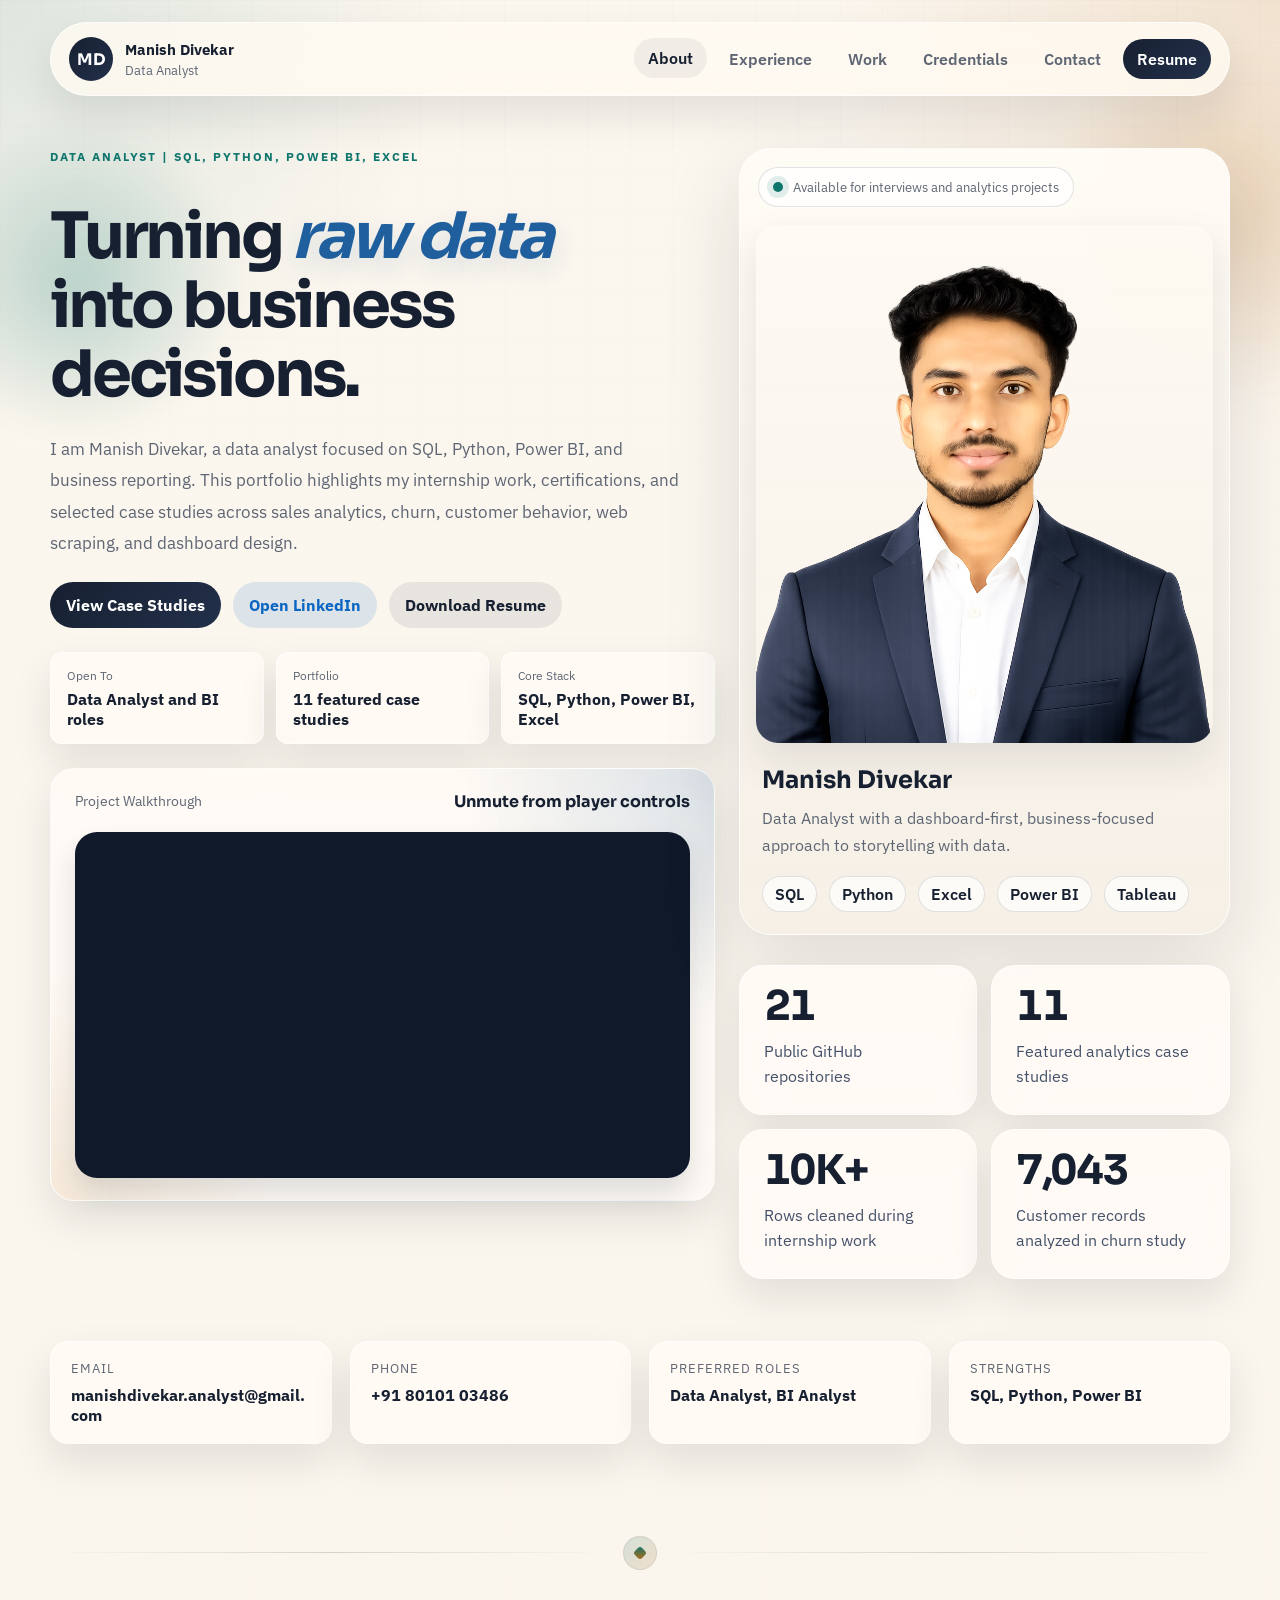
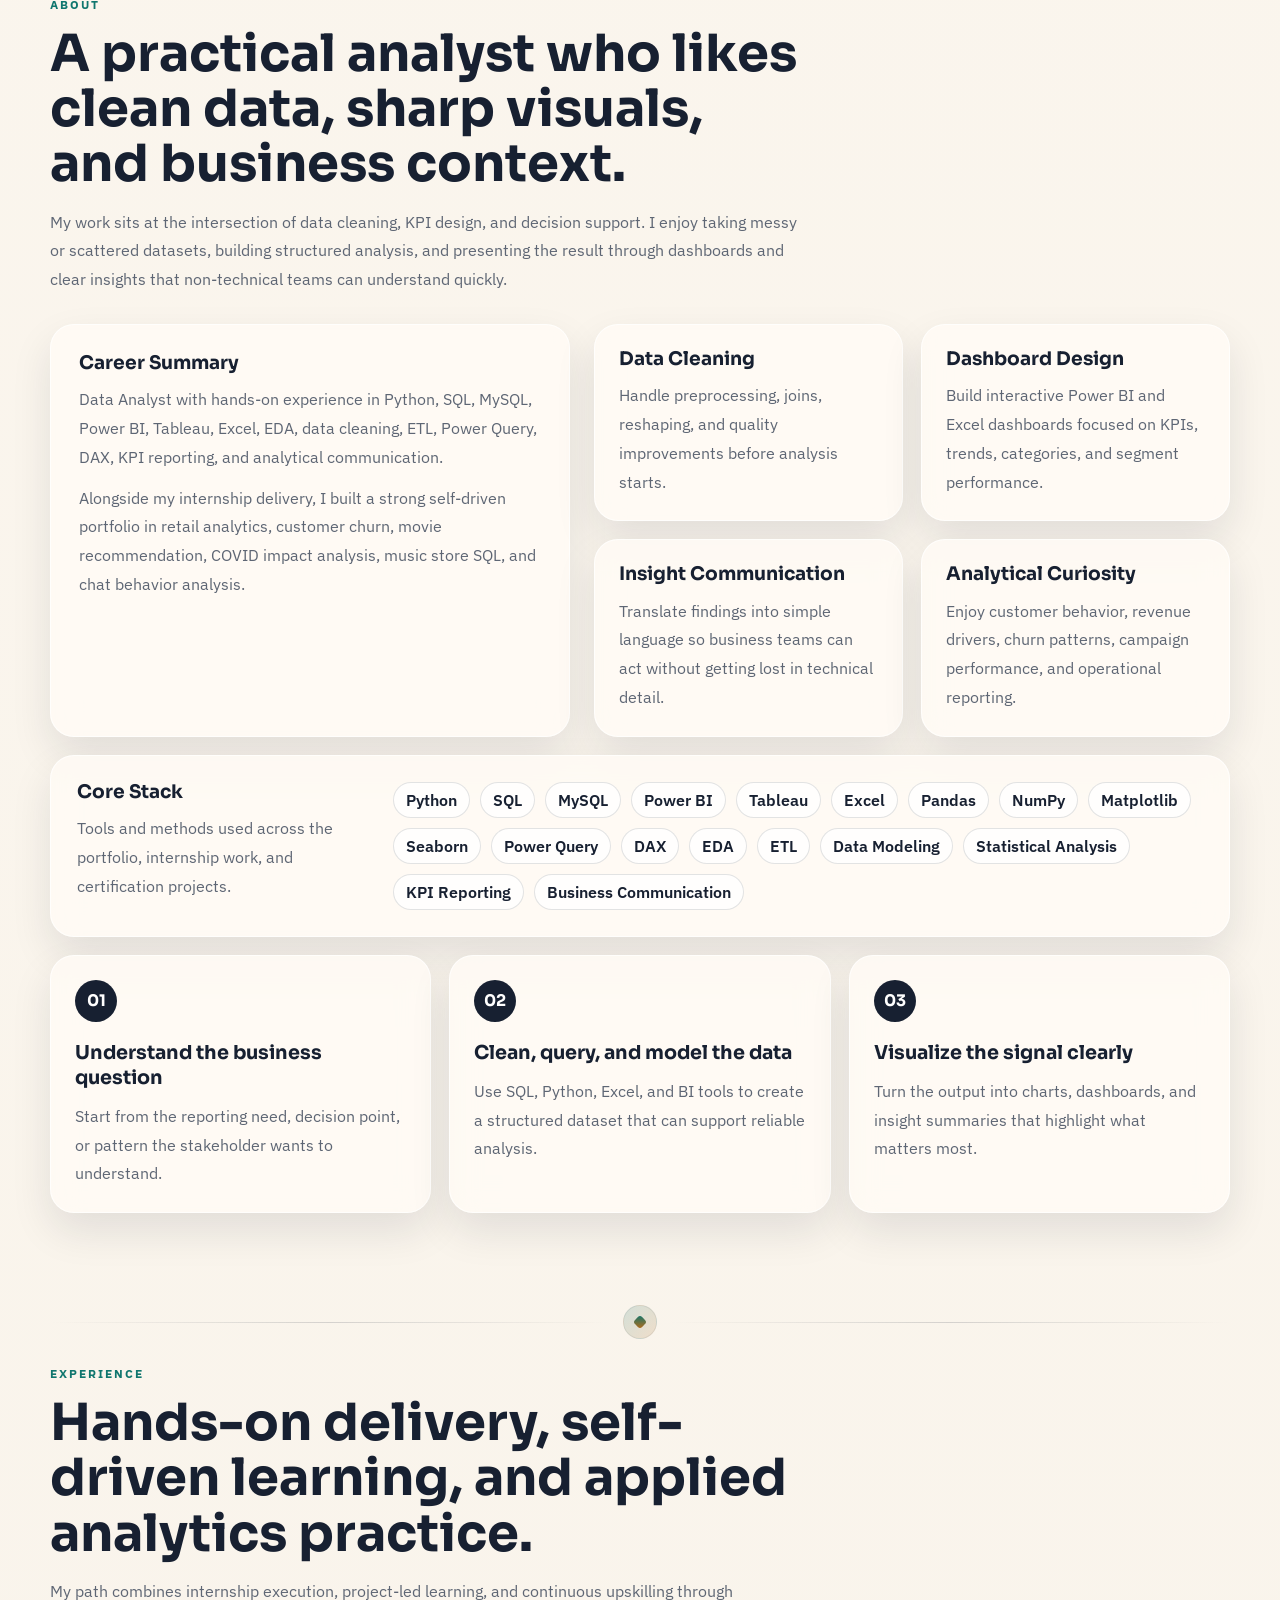
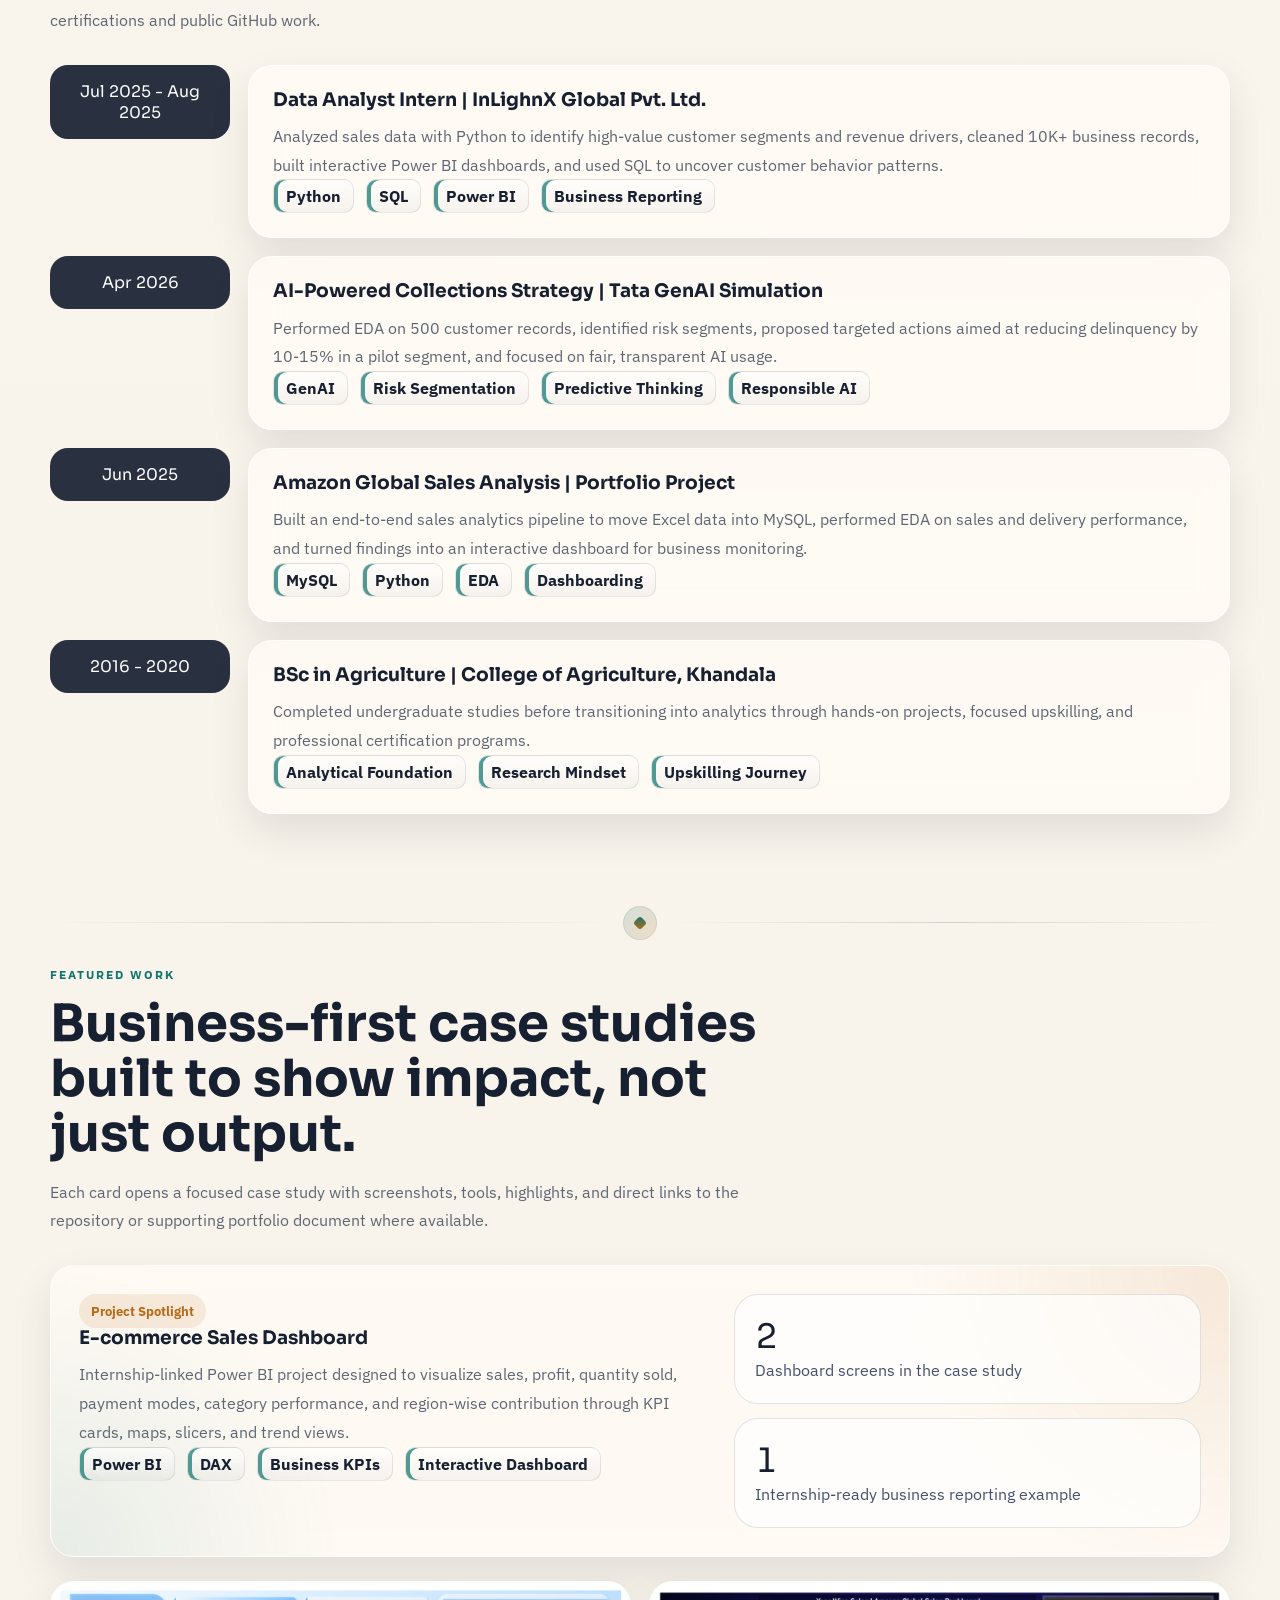
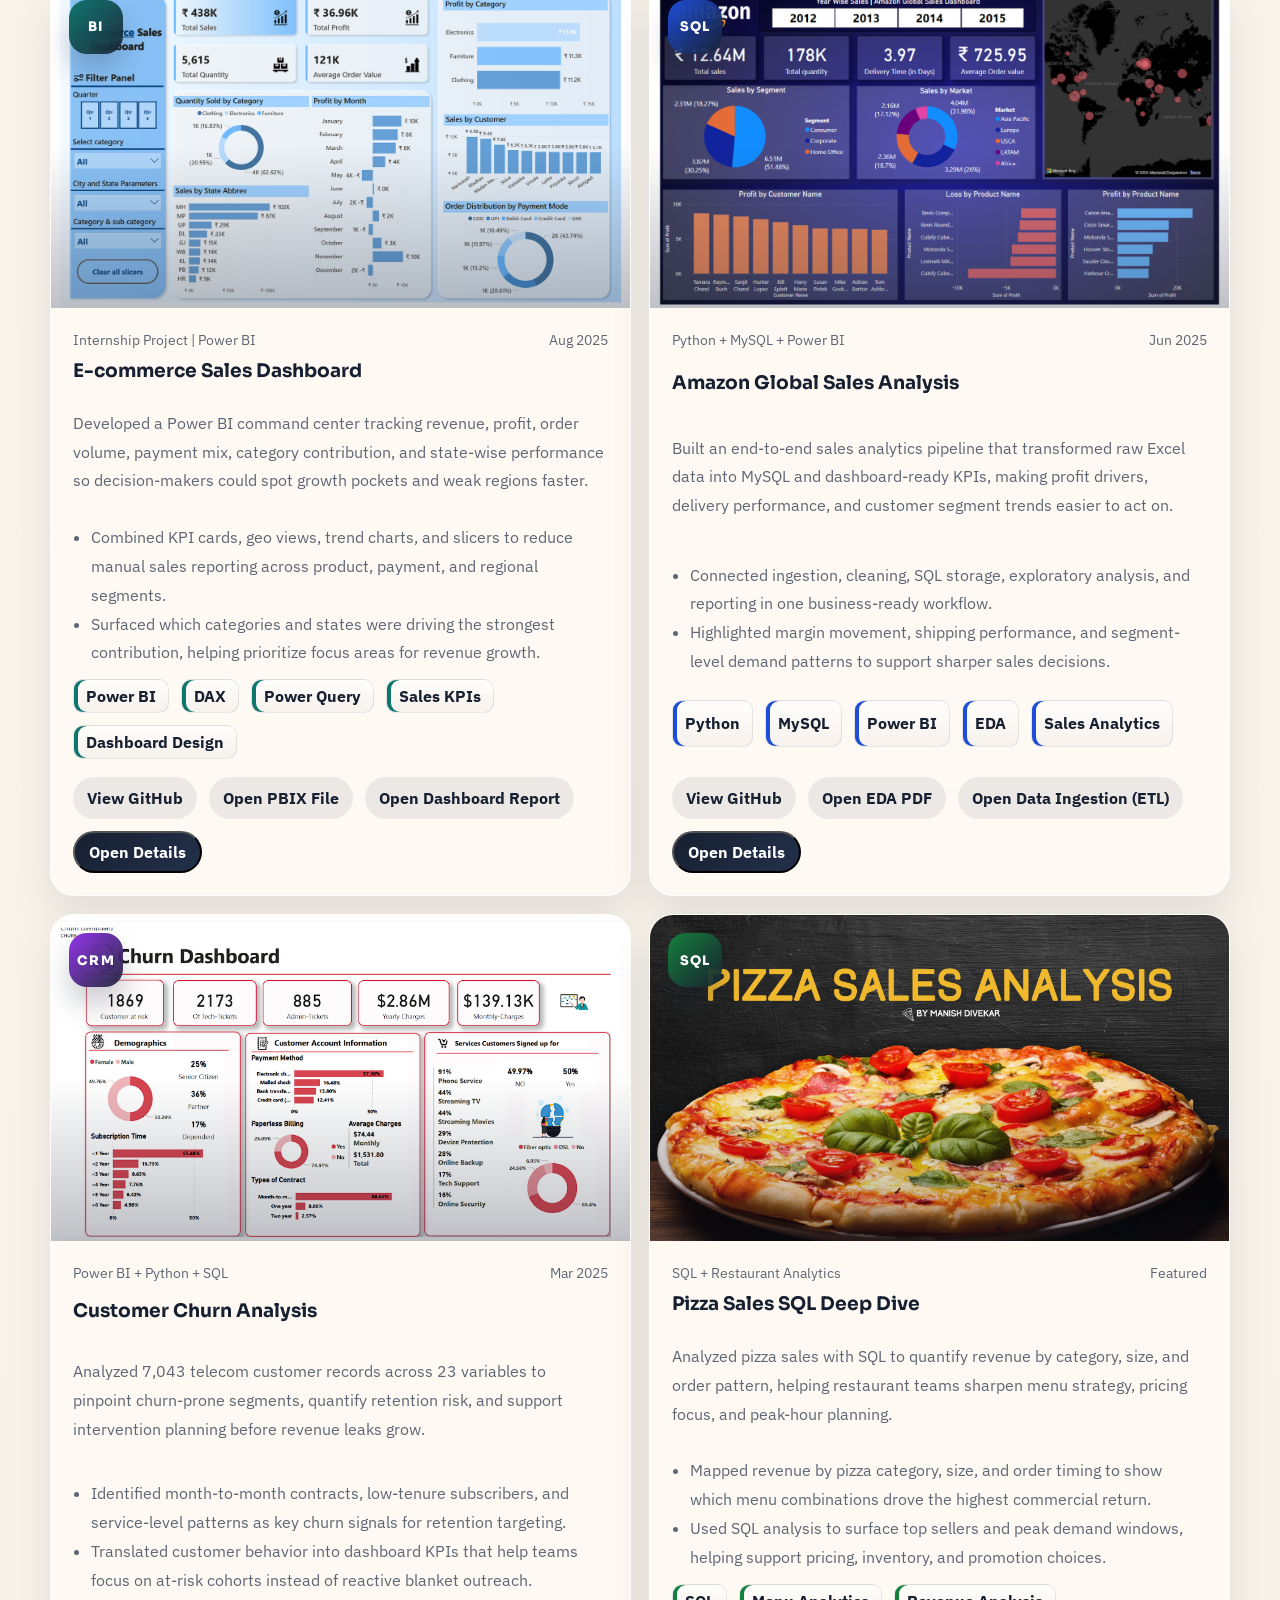
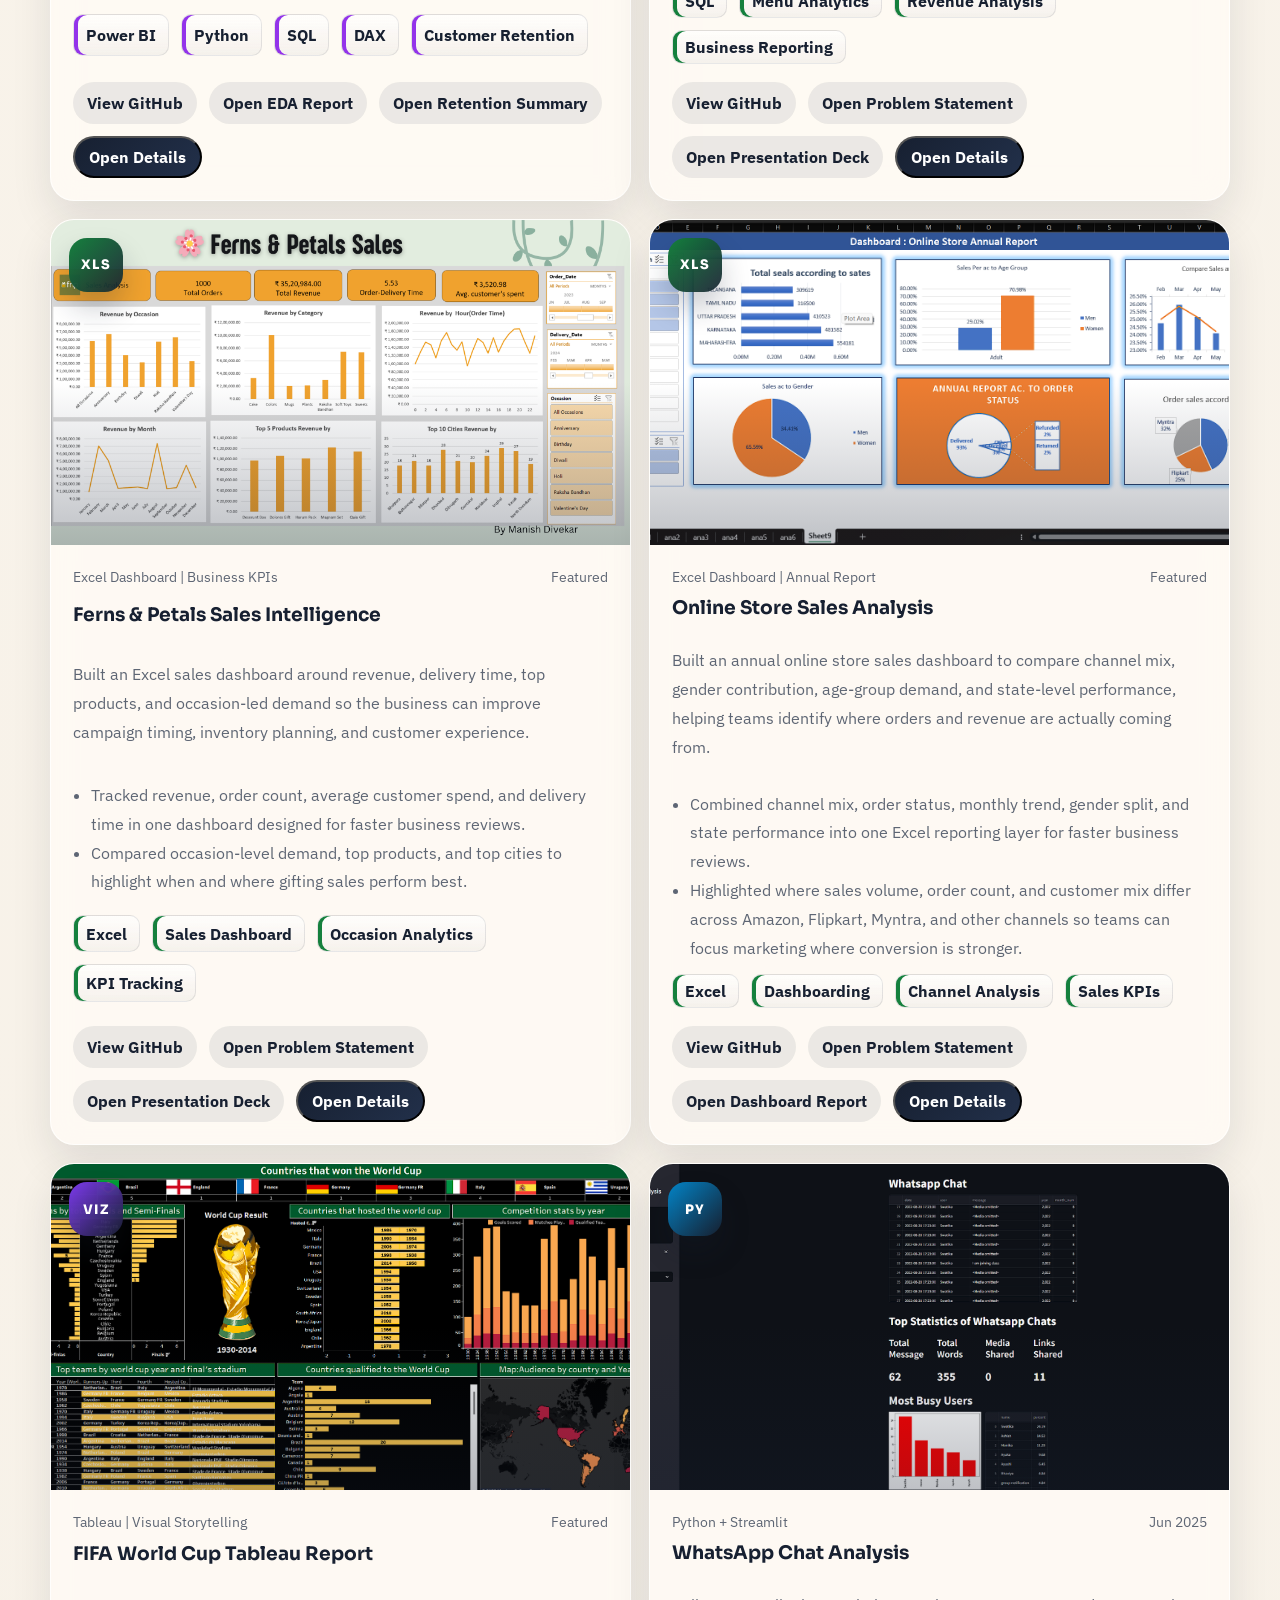
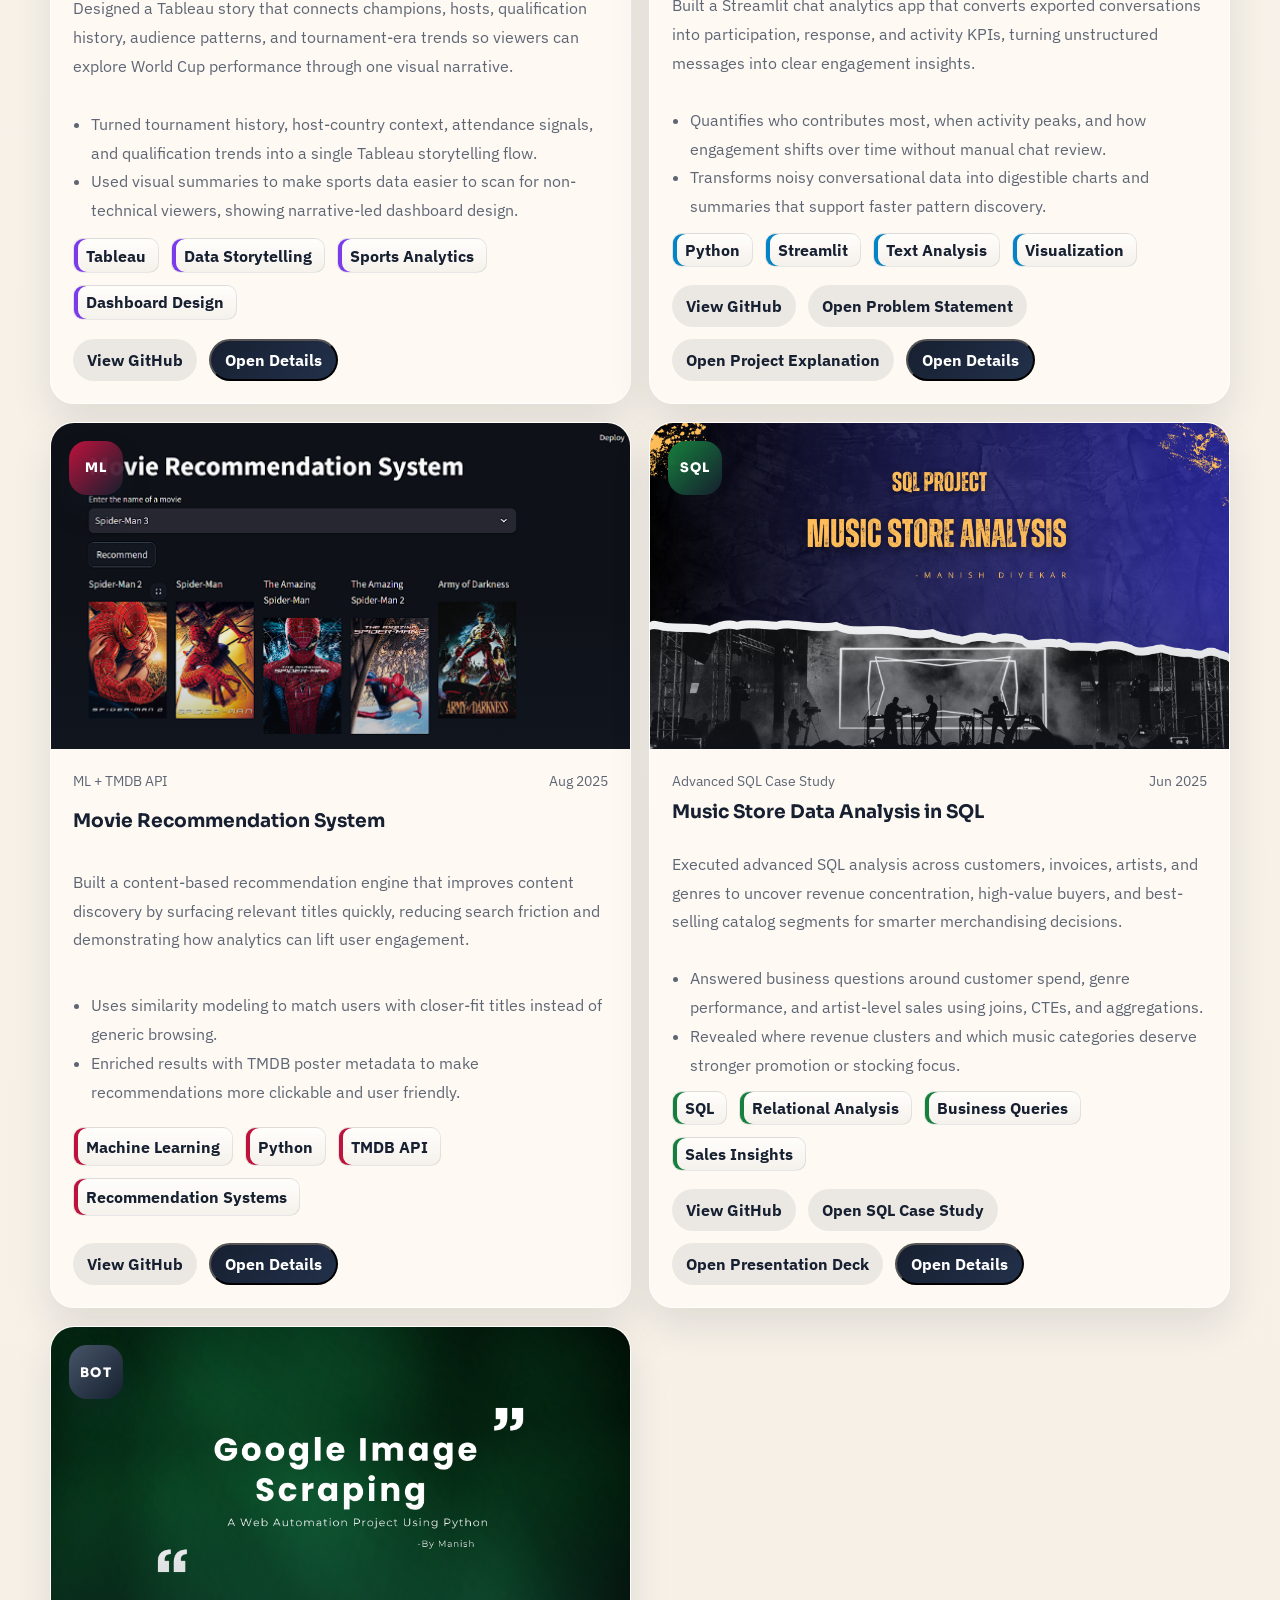
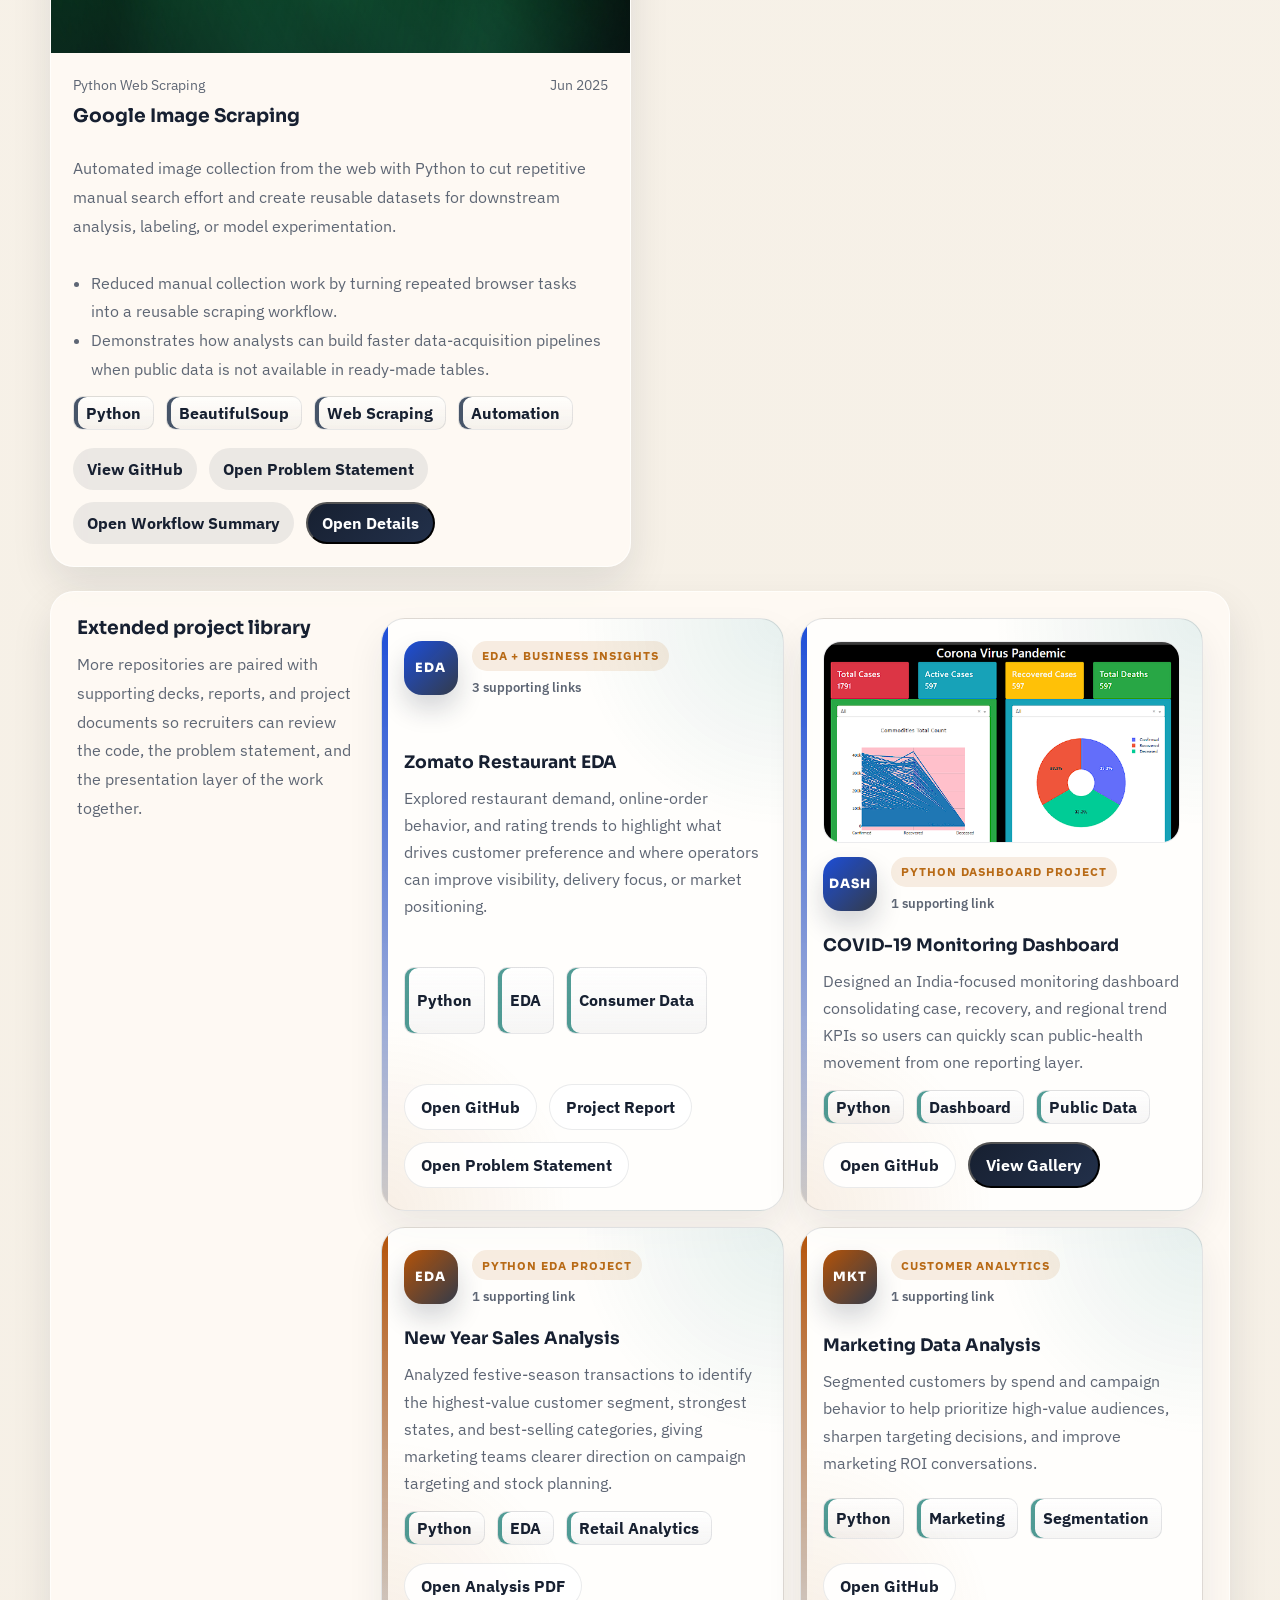
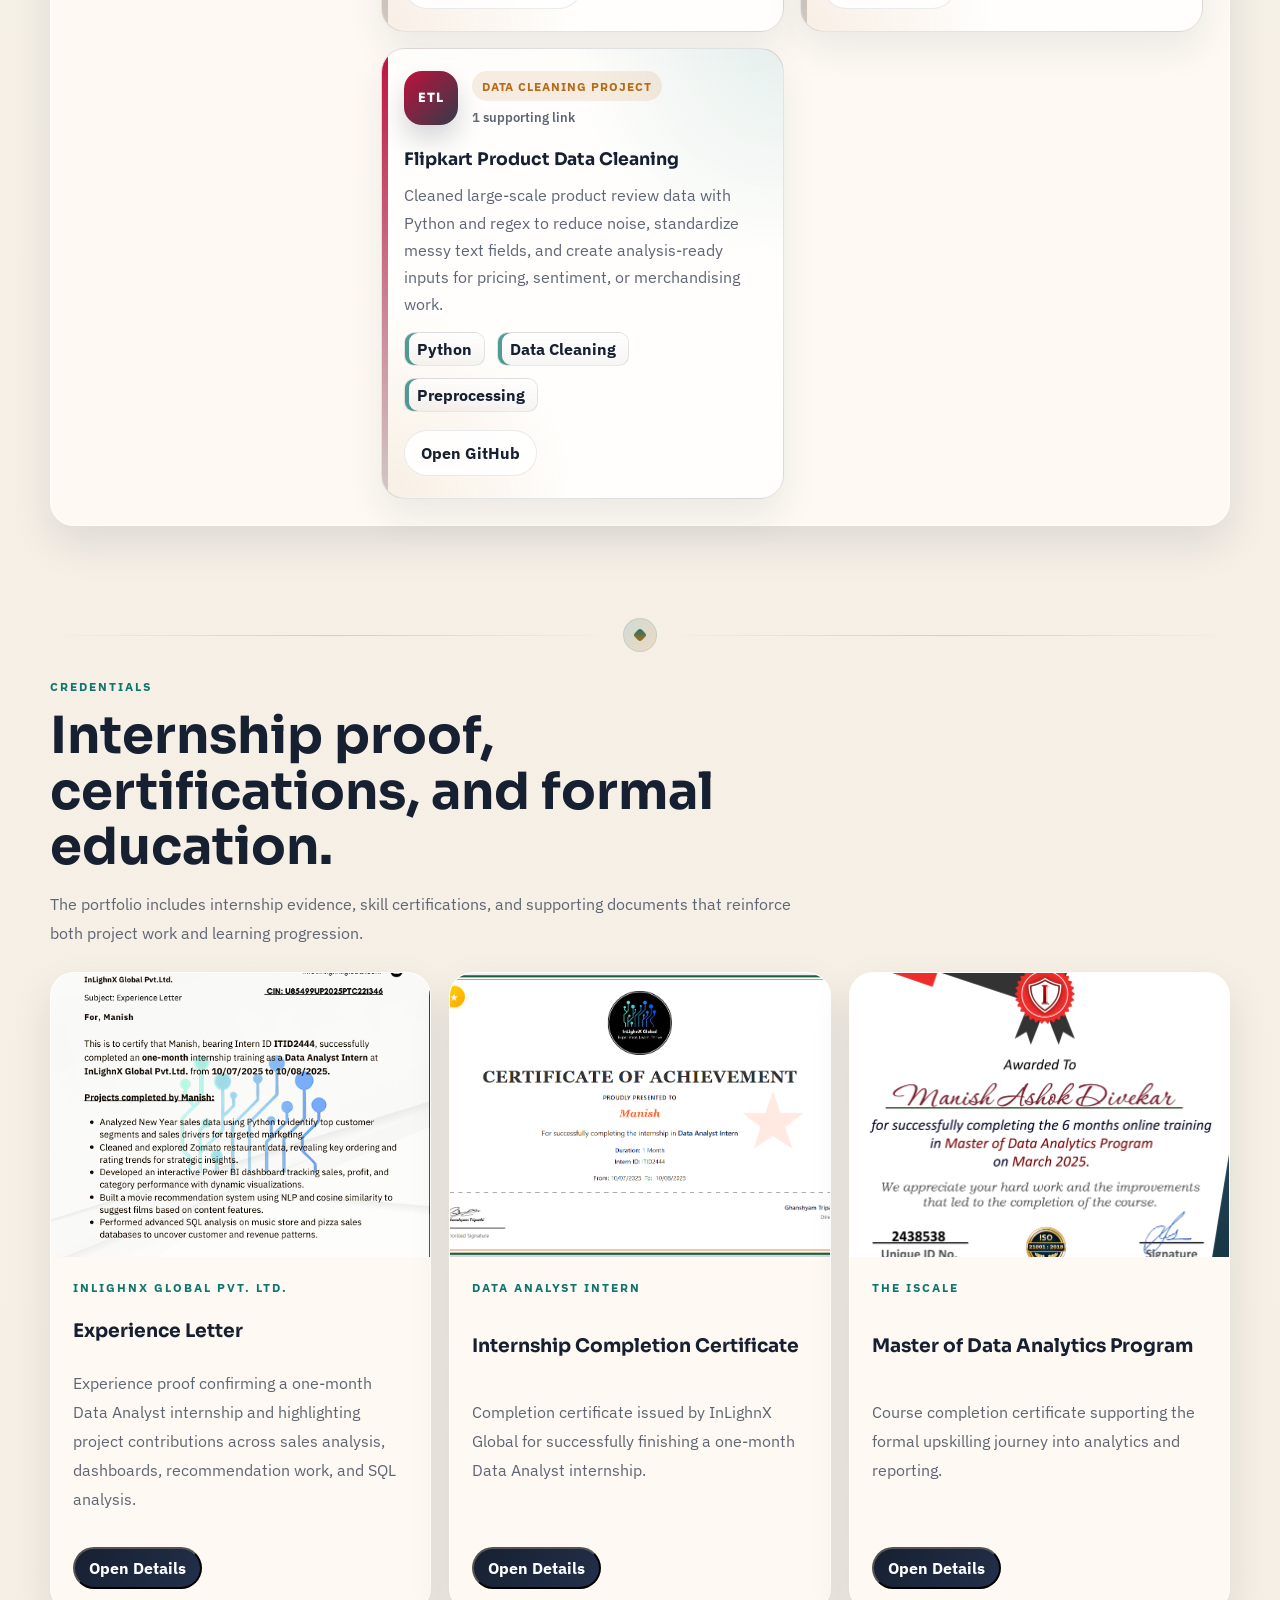
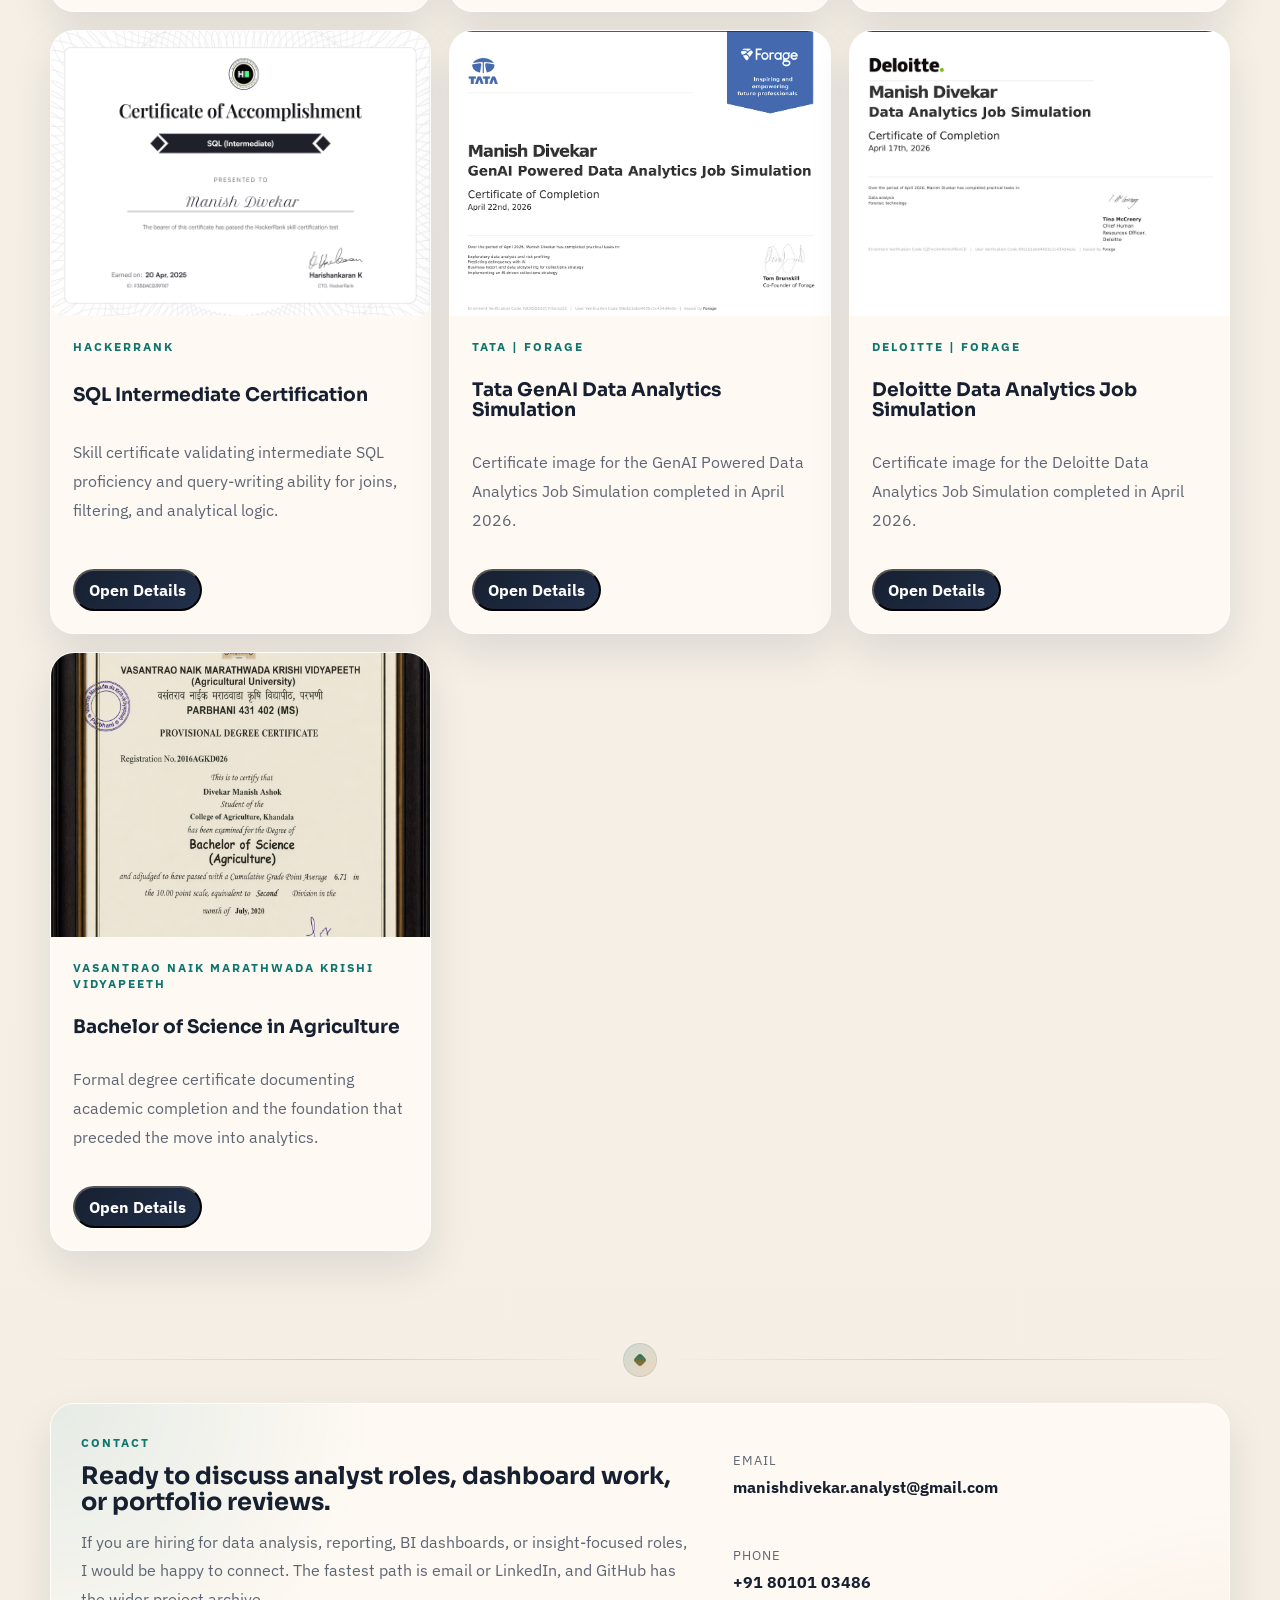
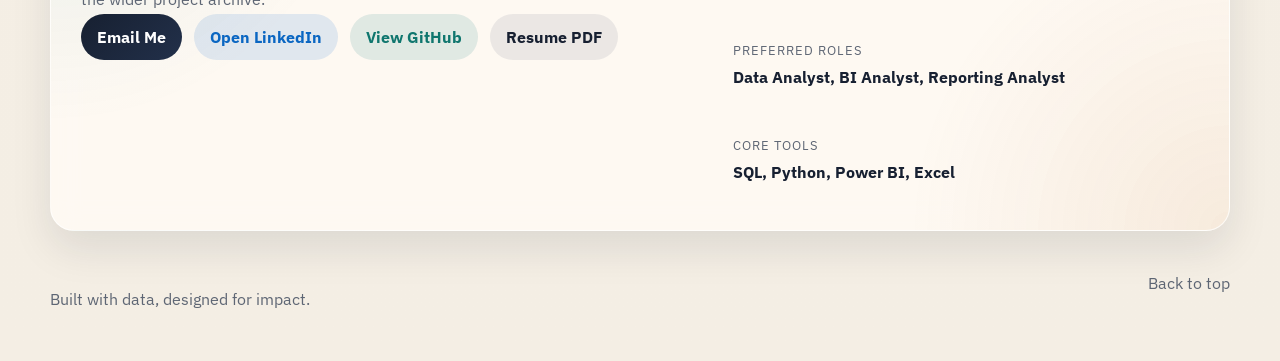
==== index.html @ 5a3cc390 "Refine portfolio layout and refresh project assets" ====
<!DOCTYPE html>
<html lang="en">
<head>
  <meta charset="UTF-8">
  <meta name="viewport" content="width=device-width, initial-scale=1.0">
  <title>Manish Divekar | Data Analyst & BI Portfolio</title>
  <meta
    name="description"
    content="Data analyst portfolio for Manish Divekar featuring SQL, Python, Power BI, dashboarding, business reporting, certifications, and project case studies sourced from GitHub."
  >
  <link rel="preconnect" href="https://fonts.googleapis.com">
  <link rel="preconnect" href="https://fonts.gstatic.com" crossorigin>
  <link
    href="https://fonts.googleapis.com/css2?family=IBM+Plex+Sans:wght@400;500;600;700&family=Sora:wght@400;600;700;800&display=swap"
    rel="stylesheet"
  >
  <link
    rel="icon"
    href="data:image/svg+xml,%3Csvg xmlns='http://www.w3.org/2000/svg' viewBox='0 0 100 100'%3E%3Crect width='100' height='100' rx='24' fill='%23172031'/%3E%3Cpath d='M22 70V28h10l18 22 18-22h10v42H67V45L50 66 33 45v25H22Z' fill='%23f6efe2'/%3E%3C/svg%3E"
  >
  <link rel="stylesheet" href="styles.css">
  <script defer src="script.js"></script>
</head>
<body>
  <div class="page-shell">
    <header class="hero" id="top">
      <div class="hero-orb hero-orb-left"></div>
      <div class="hero-orb hero-orb-right"></div>

      <nav class="nav container" aria-label="Primary">
        <a class="brand" href="#top">
          <span class="brand-mark">MD</span>
          <span class="brand-copy">
            <strong>Manish Divekar</strong>
            <small>Data Analyst</small>
          </span>
        </a>

        <button class="nav-toggle" type="button" aria-expanded="false" aria-controls="navLinks" aria-label="Toggle navigation menu">
          Menu
        </button>

        <div class="nav-links" id="navLinks">
          <a href="#about">About</a>
          <a href="#experience">Experience</a>
          <a href="#work">Work</a>
          <a href="#credentials">Credentials</a>
          <a href="#contact">Contact</a>
          <a class="nav-resume" href="assets/docs/Manish_Divekar_DataAnalyst_Resume.pdf" download>Resume</a>
        </div>
      </nav>

      <div class="hero-grid container">
        <section class="hero-copy" data-animate>
          <p class="eyebrow">Data Analyst | SQL, Python, Power BI, Excel</p>
          <h1><span>Turning <em>raw data</em></span><span>into business decisions.</span></h1>
          <p class="hero-text">
            I am Manish Divekar, a data analyst focused on SQL, Python, Power BI, and business reporting.
            This portfolio highlights my internship work, certifications, and selected case studies across sales analytics,
            churn, customer behavior, web scraping, and dashboard design.
          </p>

          <div class="hero-actions">
            <a class="button button-primary" href="#work">View Case Studies</a>
            <a class="button button-linkedin" href="https://www.linkedin.com/in/manishsql29/" target="_blank" rel="noopener noreferrer">Open LinkedIn</a>
            <a class="button button-secondary" href="assets/docs/Manish_Divekar_DataAnalyst_Resume.pdf" download>Download Resume</a>
          </div>

          <div class="hero-proof">
            <div class="proof-chip">
              <span class="proof-label">Open To</span>
              <strong>Data Analyst and BI roles</strong>
            </div>
            <div class="proof-chip">
              <span class="proof-label">Portfolio</span>
              <strong>11 featured case studies</strong>
            </div>
            <div class="proof-chip">
              <span class="proof-label">Core Stack</span>
              <strong>SQL, Python, Power BI, Excel</strong>
            </div>
          </div>

          <div class="hero-video-card" data-animate aria-label="Project explanation video">
            <div class="hero-video-top">
              <span>Project Walkthrough</span>
              <strong>Unmute from player controls</strong>
            </div>
            <div class="hero-video-frame">
              <iframe
                id="heroVideoFrame"
                data-src="https://www.youtube.com/embed/62I57MIY5rQ?autoplay=1&mute=1&controls=1&rel=0&modestbranding=1&playsinline=1&loop=1&playlist=62I57MIY5rQ"
                title="COVID-19 Impact Analysis project explanation video"
                referrerpolicy="strict-origin-when-cross-origin"
                allow="accelerometer; autoplay; clipboard-write; encrypted-media; gyroscope; picture-in-picture"
                allowfullscreen
              ></iframe>
              <div class="hero-video-fallback" id="heroVideoFallback" hidden>
                <strong>Video preview works on localhost</strong>
                <p>YouTube blocks embedded playback on `file://` preview. Open the local portfolio preview and the video will autoplay muted there.</p>
                <div class="hero-video-actions">
                  <a class="button button-primary" data-live-preview href="http://127.0.0.1:8000/index.html">Open Live Preview</a>
                  <a class="button button-secondary" href="https://youtu.be/62I57MIY5rQ?si=DnuM3GdPBYpJ_HpI" target="_blank" rel="noopener noreferrer">Watch on YouTube</a>
                </div>
              </div>
            </div>
          </div>
        </section>

        <aside class="hero-panel" data-animate>
          <div class="portrait-card">
            <div class="portrait-topline">
              <span class="status-dot"></span>
              <span>Available for interviews and analytics projects</span>
            </div>
            <img
              class="portrait-image"
              src="assets/profile/manish-photo.png"
              alt="Professional portrait of Manish Divekar"
              loading="eager"
              fetchpriority="high"
              decoding="async"
            >
            <div class="portrait-details">
              <div>
                <h2>Manish Divekar</h2>
                <p>Data Analyst with a dashboard-first, business-focused approach to storytelling with data.</p>
              </div>
              <div class="portrait-tags">
                <span>SQL</span>
                <span>Python</span>
                <span>Excel</span>
                <span>Power BI</span>
                <span>Tableau</span>
              </div>
            </div>
          </div>

          <div class="signal-grid" aria-label="Quick portfolio metrics">
            <article class="signal-card">
              <strong class="count-up" data-counter="21">0</strong>
              <span>Public GitHub repositories</span>
            </article>
            <article class="signal-card">
              <strong class="count-up" data-counter="11">0</strong>
              <span>Featured analytics case studies</span>
            </article>
            <article class="signal-card">
              <strong class="count-up" data-counter="10" data-suffix="K+">0</strong>
              <span>Rows cleaned during internship work</span>
            </article>
            <article class="signal-card">
              <strong class="count-up" data-counter="7043" data-format="comma">0</strong>
              <span>Customer records analyzed in churn study</span>
            </article>
          </div>
        </aside>
      </div>
    </header>

    <main>
      <section class="trust-bar container" aria-label="Quick contact and positioning" data-animate>
        <a href="mailto:manishdivekar.analyst@gmail.com">
          <span>Email</span>
          <strong>manishdivekar.analyst@gmail.com</strong>
        </a>
        <a href="tel:+918010103486">
          <span>Phone</span>
          <strong>+91 80101 03486</strong>
        </a>
        <a href="#contact">
          <span>Preferred Roles</span>
          <strong>Data Analyst, BI Analyst</strong>
        </a>
        <a href="#about">
          <span>Strengths</span>
          <strong>SQL, Python, Power BI</strong>
        </a>
      </section>

      <section class="section container" id="about">
        <div class="section-divider" data-animate aria-hidden="true"><span></span><i></i><span></span></div>
        <div class="section-heading" data-animate>
          <p class="eyebrow">About</p>
          <h2>A practical analyst who likes clean data, sharp visuals, and business context.</h2>
          <p>
            My work sits at the intersection of data cleaning, KPI design, and decision support. I enjoy taking messy or
            scattered datasets, building structured analysis, and presenting the result through dashboards and clear
            insights that non-technical teams can understand quickly.
          </p>
        </div>

        <div class="about-grid">
          <article class="story-card" data-animate>
            <h3>Career Summary</h3>
            <p>
              Data Analyst with hands-on experience in Python, SQL, MySQL, Power BI, Tableau, Excel, EDA, data cleaning,
              ETL, Power Query, DAX, KPI reporting, and analytical communication.
            </p>
            <p>
              Alongside my internship delivery, I built a strong self-driven portfolio in retail analytics, customer churn,
              movie recommendation, COVID impact analysis, music store SQL, and chat behavior analysis.
            </p>
          </article>

          <div class="strength-grid">
            <article class="strength-card" data-animate>
              <h3>Data Cleaning</h3>
              <p>Handle preprocessing, joins, reshaping, and quality improvements before analysis starts.</p>
            </article>
            <article class="strength-card" data-animate>
              <h3>Dashboard Design</h3>
              <p>Build interactive Power BI and Excel dashboards focused on KPIs, trends, categories, and segment performance.</p>
            </article>
            <article class="strength-card" data-animate>
              <h3>Insight Communication</h3>
              <p>Translate findings into simple language so business teams can act without getting lost in technical detail.</p>
            </article>
            <article class="strength-card" data-animate>
              <h3>Analytical Curiosity</h3>
              <p>Enjoy customer behavior, revenue drivers, churn patterns, campaign performance, and operational reporting.</p>
            </article>
          </div>
        </div>

        <div class="skills-panel" data-animate>
          <div class="skills-copy">
            <h3>Core Stack</h3>
            <p>Tools and methods used across the portfolio, internship work, and certification projects.</p>
          </div>
          <div class="skill-pills" aria-label="Core skills">
            <span>Python</span>
            <span>SQL</span>
            <span>MySQL</span>
            <span>Power BI</span>
            <span>Tableau</span>
            <span>Excel</span>
            <span>Pandas</span>
            <span>NumPy</span>
            <span>Matplotlib</span>
            <span>Seaborn</span>
            <span>Power Query</span>
            <span>DAX</span>
            <span>EDA</span>
            <span>ETL</span>
            <span>Data Modeling</span>
            <span>Statistical Analysis</span>
            <span>KPI Reporting</span>
            <span>Business Communication</span>
          </div>
        </div>

        <div class="workflow" data-animate>
          <article>
            <span>01</span>
            <h3>Understand the business question</h3>
            <p>Start from the reporting need, decision point, or pattern the stakeholder wants to understand.</p>
          </article>
          <article>
            <span>02</span>
            <h3>Clean, query, and model the data</h3>
            <p>Use SQL, Python, Excel, and BI tools to create a structured dataset that can support reliable analysis.</p>
          </article>
          <article>
            <span>03</span>
            <h3>Visualize the signal clearly</h3>
            <p>Turn the output into charts, dashboards, and insight summaries that highlight what matters most.</p>
          </article>
        </div>
      </section>

      <section class="section container" id="experience">
        <div class="section-divider" data-animate aria-hidden="true"><span></span><i></i><span></span></div>
        <div class="section-heading" data-animate>
          <p class="eyebrow">Experience</p>
          <h2>Hands-on delivery, self-driven learning, and applied analytics practice.</h2>
          <p>
            My path combines internship execution, project-led learning, and continuous upskilling through certifications
            and public GitHub work.
          </p>
        </div>

        <div class="timeline" data-animate>
          <article class="timeline-item">
            <div class="timeline-date">Jul 2025 - Aug 2025</div>
            <div class="timeline-card">
              <h3>Data Analyst Intern | InLighnX Global Pvt. Ltd.</h3>
              <p>
                Analyzed sales data with Python to identify high-value customer segments and revenue drivers, cleaned 10K+
                business records, built interactive Power BI dashboards, and used SQL to uncover customer behavior patterns.
              </p>
              <div class="tag-row">
                <span>Python</span>
                <span>SQL</span>
                <span>Power BI</span>
                <span>Business Reporting</span>
              </div>
            </div>
          </article>

          <article class="timeline-item">
            <div class="timeline-date">Apr 2026</div>
            <div class="timeline-card">
              <h3>AI-Powered Collections Strategy | Tata GenAI Simulation</h3>
              <p>
                Performed EDA on 500 customer records, identified risk segments, proposed targeted actions aimed at reducing
                delinquency by 10-15% in a pilot segment, and focused on fair, transparent AI usage.
              </p>
              <div class="tag-row">
                <span>GenAI</span>
                <span>Risk Segmentation</span>
                <span>Predictive Thinking</span>
                <span>Responsible AI</span>
              </div>
            </div>
          </article>

          <article class="timeline-item">
            <div class="timeline-date">Jun 2025</div>
            <div class="timeline-card">
              <h3>Amazon Global Sales Analysis | Portfolio Project</h3>
              <p>
                Built an end-to-end sales analytics pipeline to move Excel data into MySQL, performed EDA on sales and
                delivery performance, and turned findings into an interactive dashboard for business monitoring.
              </p>
              <div class="tag-row">
                <span>MySQL</span>
                <span>Python</span>
                <span>EDA</span>
                <span>Dashboarding</span>
              </div>
            </div>
          </article>

          <article class="timeline-item">
            <div class="timeline-date">2016 - 2020</div>
            <div class="timeline-card">
              <h3>BSc in Agriculture | College of Agriculture, Khandala</h3>
              <p>
                Completed undergraduate studies before transitioning into analytics through hands-on projects, focused
                upskilling, and professional certification programs.
              </p>
              <div class="tag-row">
                <span>Analytical Foundation</span>
                <span>Research Mindset</span>
                <span>Upskilling Journey</span>
              </div>
            </div>
          </article>
        </div>
      </section>

      <section class="section container" id="work">
        <div class="section-divider" data-animate aria-hidden="true"><span></span><i></i><span></span></div>
        <div class="section-heading" data-animate>
          <p class="eyebrow">Featured Work</p>
          <h2>Business-first case studies built to show impact, not just output.</h2>
          <p>
            Each card opens a focused case study with screenshots, tools, highlights, and direct links to the repository or
            supporting portfolio document where available.
          </p>
        </div>

        <div class="spotlight-card" data-animate>
          <div class="spotlight-copy">
            <span class="spotlight-label">Project Spotlight</span>
            <h3>E-commerce Sales Dashboard</h3>
            <p>
              Internship-linked Power BI project designed to visualize sales, profit, quantity sold, payment modes, category
              performance, and region-wise contribution through KPI cards, maps, slicers, and trend views.
            </p>
            <div class="tag-row">
              <span>Power BI</span>
              <span>DAX</span>
              <span>Business KPIs</span>
              <span>Interactive Dashboard</span>
            </div>
          </div>
          <div class="spotlight-stats">
            <div>
              <span class="spotlight-number count-up" data-counter="2">0</span>
              <span class="spotlight-text">Dashboard screens in the case study</span>
            </div>
            <div>
              <span class="spotlight-number count-up" data-counter="1">0</span>
              <span class="spotlight-text">Internship-ready business reporting example</span>
            </div>
          </div>
        </div>

        <div class="project-grid" id="projectGrid" aria-live="polite"></div>

        <div class="repo-archive" data-animate>
          <div class="archive-copy">
            <h3>Extended project library</h3>
            <p>
              More repositories are paired with supporting decks, reports, and project documents so recruiters can review
              the code, the problem statement, and the presentation layer of the work together.
            </p>
          </div>
          <div class="repo-showcase" id="repoArchive"></div>
        </div>
      </section>

      <section class="section container" id="credentials">
        <div class="section-divider" data-animate aria-hidden="true"><span></span><i></i><span></span></div>
        <div class="section-heading" data-animate>
          <p class="eyebrow">Credentials</p>
          <h2>Internship proof, certifications, and formal education.</h2>
          <p>
            The portfolio includes internship evidence, skill certifications, and supporting documents that reinforce both
            project work and learning progression.
          </p>
        </div>

        <div class="credential-grid" id="credentialGrid" aria-live="polite"></div>
      </section>

      <section class="section container" id="contact">
        <div class="section-divider" data-animate aria-hidden="true"><span></span><i></i><span></span></div>
        <div class="contact-panel" data-animate>
          <div class="contact-copy">
            <p class="eyebrow">Contact</p>
            <h2>Ready to discuss analyst roles, dashboard work, or portfolio reviews.</h2>
            <p>
              If you are hiring for data analysis, reporting, BI dashboards, or insight-focused roles, I would be happy to
              connect. The fastest path is email or LinkedIn, and GitHub has the wider project archive.
            </p>
            <div class="hero-actions">
              <a class="button button-primary" href="mailto:manishdivekar.analyst@gmail.com">Email Me</a>
              <a class="button button-linkedin" href="https://www.linkedin.com/in/manishsql29/" target="_blank" rel="noopener noreferrer">Open LinkedIn</a>
              <a class="button button-ghost" href="https://github.com/Manish-2906" target="_blank" rel="noopener noreferrer">View GitHub</a>
              <a class="button button-secondary" href="assets/docs/Manish_Divekar_DataAnalyst_Resume.pdf" download>Resume PDF</a>
            </div>
          </div>

          <div class="contact-list">
            <a href="mailto:manishdivekar.analyst@gmail.com">
              <span>Email</span>
              <strong>manishdivekar.analyst@gmail.com</strong>
            </a>
            <a href="tel:+918010103486">
              <span>Phone</span>
              <strong>+91 80101 03486</strong>
            </a>
            <a href="#work">
              <span>Preferred Roles</span>
              <strong>Data Analyst, BI Analyst, Reporting Analyst</strong>
            </a>
            <a href="#about">
              <span>Core Tools</span>
              <strong>SQL, Python, Power BI, Excel</strong>
            </a>
          </div>
        </div>
      </section>
    </main>

    <footer class="footer container">
      <p>Built with data, designed for impact.</p>
      <a href="#top">Back to top</a>
    </footer>
  </div>

  <div class="modal" id="detailModal" aria-hidden="true">
    <div class="modal-backdrop" data-modal-close></div>
    <div class="modal-dialog" role="dialog" aria-modal="true" aria-labelledby="modalTitle" aria-describedby="modalDescription">
      <button class="modal-close" type="button" data-modal-close aria-label="Close dialog">Close</button>

      <div class="modal-media">
        <img id="modalImage" src="" alt="">
        <div class="modal-controls">
          <button type="button" id="prevSlide">Prev</button>
          <div class="modal-dots" id="modalDots"></div>
          <button type="button" id="nextSlide">Next</button>
        </div>
      </div>

      <div class="modal-content" id="modalContent">
        <p class="modal-kicker" id="modalKicker"></p>
        <h3 id="modalTitle"></h3>
        <p class="modal-description" id="modalDescription"></p>

        <div class="modal-block">
          <h4>Highlights</h4>
          <ul id="modalHighlights"></ul>
        </div>

        <div class="modal-block">
          <h4>Tools</h4>
          <div class="tag-row" id="modalTags"></div>
        </div>

        <div class="modal-actions" id="modalActions"></div>
      </div>
    </div>
  </div>
</body>
</html>
---- styles.css ----
:root {
  --ink: #172031;
  --muted: #5e6674;
  --line: rgba(23, 32, 49, 0.12);
  --bg: #f4eee4;
  --surface: rgba(255, 251, 245, 0.86);
  --surface-strong: #fffaf2;
  --dark: #172031;
  --navy: #22304a;
  --teal: #0f766e;
  --teal-soft: rgba(15, 118, 110, 0.12);
  --amber: #b86a16;
  --amber-soft: rgba(184, 106, 22, 0.12);
  --white: #fff;
  --shadow: 0 18px 40px rgba(23, 32, 49, 0.1);
  --shadow-xl: 0 28px 80px rgba(23, 32, 49, 0.12);
  --r-xl: 32px;
  --r-lg: 24px;
  --r-md: 18px;
  --r-sm: 12px;
  --container: min(1180px, calc(100% - 32px));
}

* { box-sizing: border-box; }
html { scroll-behavior: smooth; }
body {
  margin: 0;
  min-height: 100vh;
  font-family: "IBM Plex Sans", sans-serif;
  color: var(--ink);
  background:
    radial-gradient(circle at top left, rgba(15, 118, 110, 0.12), transparent 28rem),
    radial-gradient(circle at top right, rgba(184, 106, 22, 0.14), transparent 28rem),
    linear-gradient(180deg, #fbf6ee 0%, var(--bg) 100%);
}
body::before {
  content: "";
  position: fixed;
  inset: 0;
  z-index: -2;
  background-image:
    linear-gradient(rgba(23, 32, 49, 0.035) 1px, transparent 1px),
    linear-gradient(90deg, rgba(23, 32, 49, 0.035) 1px, transparent 1px);
  background-size: 42px 42px;
  mask-image: linear-gradient(to bottom, rgba(0, 0, 0, 0.35), transparent 80%);
  pointer-events: none;
}
a { color: inherit; text-decoration: none; }
img { display: block; max-width: 100%; }
button,input,textarea,select { font: inherit; }
button { cursor: pointer; }
a:focus-visible,button:focus-visible { outline: 2px solid var(--teal); outline-offset: 3px; }
.container { width: var(--container); margin: 0 auto; }
.page-shell { overflow: clip; }

.hero { position: relative; padding: 22px 0 56px; }
.hero-orb { position: absolute; border-radius: 999px; filter: blur(10px); z-index: -1; }
.hero-orb-left { width: 320px; height: 320px; left: -80px; top: 120px; background: radial-gradient(circle, rgba(15, 118, 110, 0.24), transparent 70%); }
.hero-orb-right { width: 360px; height: 360px; right: -120px; top: 40px; background: radial-gradient(circle, rgba(184, 106, 22, 0.18), transparent 70%); }

.nav,.story-card,.strength-card,.skills-panel,.workflow article,.timeline-card,.spotlight-card,.project-card,.repo-archive,.credential-card,.badge-card,.contact-panel,.trust-bar a,.portrait-card,.signal-card,.proof-chip {
  backdrop-filter: blur(14px);
  background: var(--surface);
  border: 1px solid rgba(255, 255, 255, 0.72);
  box-shadow: var(--shadow);
}

.nav {
  position: sticky;
  top: 16px;
  z-index: 20;
  display: flex;
  align-items: center;
  justify-content: space-between;
  gap: 16px;
  padding: 14px 18px;
  border-radius: 999px;
  background: rgba(255, 250, 242, 0.8);
}
.brand { display: inline-flex; align-items: center; gap: 12px; min-width: 0; }
.brand-mark {
  display: inline-grid;
  place-items: center;
  width: 44px;
  height: 44px;
  border-radius: 50%;
  color: var(--white);
  background: linear-gradient(135deg, var(--dark), var(--navy));
  font-family: "Sora", sans-serif;
  font-weight: 700;
}
.brand-copy { display: grid; gap: 2px; }
.brand-copy strong { font-size: 0.96rem; }
.brand-copy small { color: var(--muted); }
.nav-toggle { display: none; padding: 10px 14px; border: 1px solid var(--line); border-radius: 999px; background: var(--surface-strong); color: var(--ink); }
.nav-links { display: inline-flex; align-items: center; gap: 8px; }
.nav-links a { padding: 10px 14px; border-radius: 999px; color: var(--muted); font-weight: 600; transition: 0.2s ease; }
.nav-links a:hover,.nav-links a.is-active { color: var(--ink); background: rgba(23, 32, 49, 0.06); transform: translateY(-1px); }
.nav-links .nav-resume,.action-button,.button-primary,.badge-card a,.modal-actions a:nth-child(odd) {
  color: var(--white);
  background: linear-gradient(135deg, var(--dark), var(--navy));
}

.hero-grid,.about-grid,.skills-panel,.spotlight-card,.repo-archive,.contact-panel,.modal-dialog {
  display: grid;
  gap: 24px;
}
.hero-grid { grid-template-columns: minmax(0, 1.15fr) minmax(320px, 0.85fr); padding-top: 52px; align-items: start; }
.hero-copy { display: grid; align-content: start; gap: 24px; }
.hero-panel {
  display: grid;
  align-content: start;
  gap: 18px;
}
.eyebrow,.modal-kicker,.credential-kicker {
  margin: 0 0 14px;
  color: var(--teal);
  font-size: 0.78rem;
  font-weight: 700;
  letter-spacing: 0.16em;
  text-transform: uppercase;
}
.hero-copy h1,.section-heading h2,.contact-copy h2,.spotlight-copy h3,.timeline-card h3,.story-card h3,.strength-card h3,.skills-copy h3,.project-card h3,.credential-card h3,.archive-copy h3,.modal-content h3 {
  margin: 0;
  font-family: "Sora", sans-serif;
  line-height: 1.08;
}
.hero-copy h1 {
  max-width: 12ch;
  font-size: clamp(2.8rem, 5vw, 5.3rem);
  letter-spacing: -0.05em;
}
.hero-copy h1 span { display: block; }
.hero-copy h1 em {
  font-style: italic;
  color: #1f5f9e;
  text-shadow: 0 10px 26px rgba(31, 95, 158, 0.14);
}
.hero-text,.section-heading p:last-child,.story-card p,.strength-card p,.skills-copy p,.workflow p,.timeline-card p,.spotlight-copy p,.project-body p,.credential-body p,.archive-copy p,.badge-card p,.contact-copy p:last-of-type,.modal-description,.modal-block ul {
  color: var(--muted);
  line-height: 1.8;
}
.hero-text { max-width: 64ch; margin: 0; font-size: 1.08rem; }
.hero-actions,.portrait-tags,.tag-row,.project-actions,.repo-card-actions,.modal-actions { display: flex; flex-wrap: wrap; gap: 12px; }
.hero-proof {
  display: grid;
  grid-template-columns: repeat(3, minmax(0, 1fr));
  gap: 12px;
}
.button,.action-link,.action-button,.modal-actions a {
  display: inline-flex;
  align-items: center;
  justify-content: center;
  min-height: 46px;
  padding: 0 16px;
  border-radius: 999px;
  font-weight: 700;
  transition: transform 0.2s ease, background 0.2s ease;
}
.button:hover,.trust-bar a:hover,.repo-card-actions a:hover { transform: translateY(-2px); }
.button-secondary,.action-link,.modal-actions a:nth-child(even) { background: rgba(23, 32, 49, 0.08); }
.button-ghost { color: var(--teal); background: var(--teal-soft); }
.button-linkedin { color: #0a66c2; background: rgba(10, 102, 194, 0.12); }
.proof-chip {
  min-width: 0;
  padding: 14px 16px;
  border-radius: var(--r-sm);
}
.proof-label { display: block; margin-bottom: 6px; color: var(--muted); font-size: 0.78rem; }
.hero-video-card {
  padding: 22px 24px;
  border-radius: var(--r-lg);
  border: 1px solid rgba(255, 255, 255, 0.72);
  background:
    radial-gradient(circle at top right, rgba(31, 95, 158, 0.16), transparent 16rem),
    radial-gradient(circle at bottom left, rgba(184, 106, 22, 0.12), transparent 14rem),
    rgba(255, 251, 245, 0.9);
  box-shadow: var(--shadow);
}
.hero-video-top {
  display: flex;
  justify-content: space-between;
  align-items: center;
  gap: 14px;
  color: var(--muted);
  font-size: 0.88rem;
}
.hero-video-top strong {
  color: var(--ink);
  font-family: "Sora", sans-serif;
  font-size: 1rem;
}
.hero-video-frame {
  position: relative;
  overflow: hidden;
  margin-top: 20px;
  width: 100%;
  border-radius: 22px;
  border: 1px solid rgba(23, 32, 49, 0.08);
  background: #10192a;
  box-shadow: 0 16px 28px rgba(23, 32, 49, 0.14);
}
.hero-video-frame iframe {
  display: block;
  width: 100%;
  aspect-ratio: 16 / 9;
  border: 0;
  background: #10192a;
}
.hero-video-fallback {
  display: none;
  align-content: center;
  gap: 14px;
  min-height: 320px;
  padding: 28px;
  aspect-ratio: 16 / 9;
  color: var(--white);
  background:
    linear-gradient(180deg, rgba(16, 25, 42, 0.9), rgba(16, 25, 42, 0.96)),
    radial-gradient(circle at top right, rgba(31, 95, 158, 0.24), transparent 15rem);
}
.hero-video-fallback strong {
  font-family: "Sora", sans-serif;
  font-size: 1.35rem;
}
.hero-video-fallback p {
  max-width: 52ch;
  margin: 0;
  color: rgba(255, 255, 255, 0.78);
  line-height: 1.7;
}
.hero-video-actions {
  display: flex;
  flex-wrap: wrap;
  gap: 12px;
}
body.is-file-preview .hero-video-frame iframe {
  display: none;
}
body.is-file-preview .hero-video-fallback {
  display: grid;
}

.portrait-card { overflow: hidden; border-radius: var(--r-xl); background: linear-gradient(180deg, rgba(255, 251, 245, 0.98), rgba(245, 239, 229, 0.95)); box-shadow: var(--shadow-xl); }
.portrait-topline {
  display: inline-flex;
  align-items: center;
  gap: 10px;
  margin: 18px 18px 0;
  padding: 10px 14px;
  border: 1px solid var(--line);
  border-radius: 999px;
  background: rgba(255, 255, 255, 0.76);
  color: var(--muted);
  font-size: 0.84rem;
}
.status-dot { width: 10px; height: 10px; border-radius: 50%; background: var(--teal); box-shadow: 0 0 0 6px rgba(15, 118, 110, 0.12); }
.portrait-image { aspect-ratio: 3 / 3.4; width: calc(100% - 32px); margin: 18px auto 0; border-radius: 22px; object-fit: cover; box-shadow: var(--shadow); }
.portrait-details { display: grid; gap: 16px; padding: 22px; }
.portrait-details h2 { margin: 0; font-family: "Sora", sans-serif; font-size: 1.5rem; }
.portrait-details p { margin: 10px 0 0; color: var(--muted); line-height: 1.7; }
.portrait-tags span,.skill-pills span {
  display: inline-flex;
  align-items: center;
  min-height: 36px;
  padding: 0 12px;
  border: 1px solid var(--line);
  border-radius: 999px;
  background: rgba(255, 255, 255, 0.7);
  font-weight: 600;
}
.tag-row span {
  display: inline-flex;
  align-items: center;
  min-height: 34px;
  padding: 6px 12px;
  border: 1px solid rgba(23, 32, 49, 0.1);
  border-radius: 10px;
  background: linear-gradient(180deg, rgba(255, 255, 255, 0.72), rgba(23, 32, 49, 0.04));
  box-shadow: inset 4px 0 0 var(--tag-accent, rgba(15, 118, 110, 0.72));
  font-weight: 700;
}
.signal-grid,.trust-bar,.strength-grid,.workflow,.project-grid,.credential-grid,.badge-grid { display: grid; gap: 18px; }
.signal-grid {
  grid-template-columns: repeat(2, minmax(0, 1fr));
  grid-auto-rows: 1fr;
  gap: 14px;
  margin-top: 12px;
}
.signal-card {
  display: grid;
  align-content: start;
  gap: 14px;
  min-height: 150px;
  height: 150px;
  padding: 22px 24px;
  border-radius: 24px;
  background: rgba(255, 251, 245, 0.9);
  box-shadow: var(--shadow);
}
.signal-card strong,.spotlight-number { display: block; margin-bottom: 0; font-family: "Sora", sans-serif; }
.signal-card strong {
  font-size: clamp(2.2rem, 3.2vw, 2.9rem);
  letter-spacing: -0.06em;
  line-height: 0.92;
}
.signal-card span,.spotlight-text {
  color: #44506a;
  font-size: 1rem;
  line-height: 1.55;
}
.count-up { font-variant-numeric: tabular-nums; }
.trust-bar { grid-template-columns: repeat(4, minmax(0, 1fr)); margin-top: 6px; }
.trust-bar a,.contact-list a { padding: 18px 20px; border-radius: var(--r-md); }
.trust-bar span,.contact-list span { display: block; margin-bottom: 8px; color: var(--muted); font-size: 0.82rem; text-transform: uppercase; letter-spacing: 0.08em; }
.trust-bar strong,.contact-list strong { word-break: break-word; }

.section { padding: 92px 0 0; }
.section-divider {
  display: grid;
  grid-template-columns: 1fr auto 1fr;
  align-items: center;
  gap: 12px;
  margin-bottom: 26px;
}
.section-divider span {
  height: 1px;
  background: linear-gradient(90deg, transparent, rgba(23, 32, 49, 0.16), transparent);
}
.section-divider i {
  display: inline-grid;
  place-items: center;
  width: 34px;
  height: 34px;
  border-radius: 50%;
  background: linear-gradient(135deg, rgba(15, 118, 110, 0.16), rgba(184, 106, 22, 0.16));
  border: 1px solid rgba(23, 32, 49, 0.08);
}
.section-divider i::before {
  content: "";
  width: 10px;
  height: 10px;
  border-radius: 3px;
  background: linear-gradient(135deg, var(--teal), var(--amber));
  transform: rotate(45deg);
}
.section-heading { max-width: 760px; }
.section-heading h2 { font-size: clamp(2rem, 4vw, 3.2rem); }
.about-grid { grid-template-columns: minmax(0, 0.9fr) minmax(0, 1.1fr); margin-top: 30px; }
.story-card,.strength-card,.skills-panel,.workflow article,.timeline-card,.spotlight-card,.repo-archive,.contact-panel { border-radius: var(--r-lg); }
.story-card { padding: 28px; }
.story-card p,.strength-card p,.skills-copy p,.workflow p,.timeline-card p,.spotlight-copy p,.archive-copy p,.contact-copy p:last-of-type { margin: 12px 0 0; }
.strength-grid { grid-template-columns: repeat(2, minmax(0, 1fr)); }
.strength-card,.workflow article,.timeline-card { padding: 24px; }
.skills-panel { grid-template-columns: minmax(0, 0.36fr) minmax(0, 1fr); margin-top: 18px; padding: 26px; }
.skill-pills { display: flex; flex-wrap: wrap; gap: 10px; align-content: flex-start; }
.workflow { grid-template-columns: repeat(3, minmax(0, 1fr)); margin-top: 18px; }
.workflow span {
  display: inline-flex;
  align-items: center;
  justify-content: center;
  width: 42px;
  height: 42px;
  border-radius: 50%;
  background: var(--dark);
  color: var(--white);
  font-family: "Sora", sans-serif;
  font-weight: 700;
}
.workflow h3 { margin: 18px 0 0; font-family: "Sora", sans-serif; font-size: 1.2rem; }
.timeline { display: grid; gap: 18px; margin-top: 30px; }
.timeline-item { display: grid; grid-template-columns: 180px minmax(0, 1fr); gap: 18px; align-items: start; }
.timeline-date {
  position: sticky;
  top: 110px;
  padding: 16px 18px;
  border-radius: var(--r-md);
  background: rgba(23, 32, 49, 0.92);
  color: var(--white);
  font-family: "Sora", sans-serif;
  text-align: center;
}

.spotlight-card { grid-template-columns: minmax(0, 1.15fr) minmax(260px, 0.85fr); margin-top: 30px; padding: 28px; background:
  radial-gradient(circle at top right, rgba(184, 106, 22, 0.12), transparent 20rem),
  radial-gradient(circle at bottom left, rgba(15, 118, 110, 0.1), transparent 18rem),
  var(--surface); }
.spotlight-label { display: inline-flex; align-items: center; min-height: 34px; padding: 0 12px; border-radius: 999px; background: var(--amber-soft); color: var(--amber); font-size: 0.84rem; font-weight: 700; }
.spotlight-stats { display: grid; gap: 14px; }
.spotlight-stats div { padding: 20px; border: 1px solid var(--line); border-radius: var(--r-lg); background: rgba(255, 255, 255, 0.66); }
.spotlight-number { font-size: 2.1rem; }

.project-grid,.credential-grid,.badge-grid { margin-top: 24px; }
.project-grid { grid-template-columns: repeat(2, minmax(0, 1fr)); }
.project-card,.credential-card { display: flex; flex-direction: column; overflow: hidden; height: 100%; border-radius: var(--r-lg); }
.project-card { --tag-accent: var(--project-accent); }
.project-visual {
  position: relative;
  overflow: hidden;
  isolation: isolate;
}
.project-visual::after {
  content: "";
  position: absolute;
  inset: auto 0 0;
  height: 50%;
  background: linear-gradient(180deg, transparent, rgba(23, 32, 49, 0.28));
  pointer-events: none;
}
.project-card img { aspect-ratio: 16 / 9; width: 100%; object-fit: cover; transition: transform 0.35s ease; }
.project-card:hover img { transform: scale(1.035); }
.project-icon {
  position: absolute;
  left: 18px;
  top: 18px;
  z-index: 1;
  display: inline-grid;
  place-items: center;
  width: 54px;
  height: 54px;
  border-radius: 18px;
  color: var(--white);
  background: linear-gradient(135deg, var(--project-accent, var(--teal)), rgba(23, 32, 49, 0.92));
  font-family: "Sora", sans-serif;
  font-size: 0.82rem;
  font-weight: 800;
  letter-spacing: 0.08em;
  box-shadow: 0 16px 28px rgba(23, 32, 49, 0.22);
}
.credential-card img { aspect-ratio: 4 / 3; width: 100%; object-fit: cover; }
.project-body,.credential-body { display: grid; flex: 1; gap: 12px; padding: 22px; }
.project-topline { display: flex; justify-content: space-between; align-items: flex-start; gap: 12px; color: var(--muted); font-size: 0.9rem; }
.project-highlights { margin: 0; padding-left: 18px; color: var(--muted); line-height: 1.8; }
.project-actions { margin-top: auto; padding-top: 6px; align-items: stretch; }
.project-actions .action-link,.project-actions .action-button {
  min-height: 42px;
  padding: 0 14px;
}
.project-theme-powerbi { --project-accent: #0f766e; }
.project-theme-analytics { --project-accent: #1d4ed8; }
.project-theme-retention { --project-accent: #9333ea; }
.project-theme-python { --project-accent: #0284c7; }
.project-theme-excel { --project-accent: #15803d; }
.project-theme-public { --project-accent: #b45309; }
.project-theme-ml { --project-accent: #be123c; }
.project-theme-sql { --project-accent: #15803d; }
.project-theme-tableau { --project-accent: #7c3aed; }
.project-theme-automation { --project-accent: #475569; }
.repo-archive { grid-template-columns: minmax(0, 0.34fr) minmax(0, 1fr); margin-top: 24px; padding: 26px; }
.repo-showcase { display: grid; grid-template-columns: repeat(2, minmax(0, 1fr)); gap: 16px; }
.repo-card {
  display: grid;
  gap: 14px;
  position: relative;
  overflow: hidden;
  padding: 22px;
  border: 1px solid var(--line);
  border-radius: var(--r-lg);
  background:
    radial-gradient(circle at top right, rgba(15, 118, 110, 0.1), transparent 13rem),
    radial-gradient(circle at bottom left, rgba(184, 106, 22, 0.1), transparent 12rem),
    rgba(255, 255, 255, 0.72);
  box-shadow: 0 18px 36px rgba(23, 32, 49, 0.08);
  transition: transform 0.28s ease, box-shadow 0.28s ease, border-color 0.28s ease;
}
.repo-card::before {
  content: "";
  position: absolute;
  inset: 0 auto 0 0;
  width: 6px;
  background: linear-gradient(180deg, var(--repo-accent, var(--teal)), rgba(23, 32, 49, 0.18));
}
.repo-card:hover {
  transform: translateY(-6px);
  border-color: rgba(23, 32, 49, 0.2);
  box-shadow: 0 26px 50px rgba(23, 32, 49, 0.14);
}
.repo-visual {
  overflow: hidden;
  border-radius: 18px;
  border: 1px solid rgba(23, 32, 49, 0.08);
  background: rgba(255, 255, 255, 0.72);
}
.repo-visual img {
  display: block;
  width: 100%;
  aspect-ratio: 16 / 9;
  object-fit: cover;
}
.repo-card-head {
  display: flex;
  align-items: flex-start;
  gap: 14px;
}
.repo-icon {
  display: inline-grid;
  place-items: center;
  width: 54px;
  height: 54px;
  flex: 0 0 auto;
  border-radius: 18px;
  background: linear-gradient(135deg, var(--repo-accent, var(--teal)), rgba(23, 32, 49, 0.88));
  color: var(--white);
  font-family: "Sora", sans-serif;
  font-size: 0.8rem;
  font-weight: 800;
  letter-spacing: 0.08em;
  box-shadow: 0 14px 26px rgba(23, 32, 49, 0.18);
}
.repo-head-copy {
  display: grid;
  gap: 8px;
  min-width: 0;
}
.repo-card-copy h4 {
  margin: 8px 0 0;
  font-family: "Sora", sans-serif;
  font-size: 1.08rem;
}
.repo-card-copy p {
  margin: 12px 0 0;
  color: var(--muted);
  line-height: 1.7;
}
.repo-kicker {
  display: inline-flex;
  align-items: center;
  min-height: 30px;
  padding: 0 10px;
  border-radius: 999px;
  background: var(--amber-soft);
  color: var(--amber);
  font-size: 0.75rem;
  font-weight: 700;
  letter-spacing: 0.08em;
  text-transform: uppercase;
}
.repo-support {
  color: var(--muted);
  font-size: 0.82rem;
  font-weight: 600;
}
.repo-card-actions { margin-top: auto; padding-top: 4px; }
.repo-card-actions .action-link {
  border: 1px solid rgba(23, 32, 49, 0.09);
  background: rgba(255, 255, 255, 0.88);
}
.repo-card-actions .action-link:hover {
  border-color: rgba(23, 32, 49, 0.18);
  background: rgba(255, 255, 255, 0.98);
}
.repo-theme-sql { --repo-accent: #0f766e; }
.repo-theme-eda { --repo-accent: #1d4ed8; }
.repo-theme-excel { --repo-accent: #15803d; }
.repo-theme-marketing { --repo-accent: #b45309; }
.repo-theme-tableau { --repo-accent: #7c3aed; }
.repo-theme-cleaning { --repo-accent: #be123c; }
.credential-grid { grid-template-columns: repeat(3, minmax(0, 1fr)); }
.badge-grid { grid-template-columns: repeat(2, minmax(0, 1fr)); }
.badge-card { display: grid; grid-template-columns: 1fr auto; align-items: start; gap: 16px; padding: 22px; border-radius: var(--r-lg); }

.contact-panel { grid-template-columns: minmax(0, 1fr) minmax(290px, 0.8fr); padding: 30px; background:
  radial-gradient(circle at top left, rgba(15, 118, 110, 0.1), transparent 20rem),
  radial-gradient(circle at bottom right, rgba(184, 106, 22, 0.1), transparent 20rem),
  var(--surface); }
.contact-list { display: grid; gap: 14px; }
.footer { display: flex; justify-content: space-between; gap: 16px; padding: 42px 0 36px; color: var(--muted); }

.modal {
  position: fixed;
  inset: 0;
  z-index: 50;
  display: grid;
  place-items: center;
  padding: 20px;
  opacity: 0;
  visibility: hidden;
  pointer-events: none;
  transition: opacity 0.2s ease, visibility 0.2s ease;
}
.modal.is-open { opacity: 1; visibility: visible; pointer-events: auto; }
.modal-backdrop { position: absolute; inset: 0; background: rgba(23, 32, 49, 0.64); backdrop-filter: blur(6px); }
.modal-dialog {
  position: relative;
  grid-template-columns: minmax(0, 1.15fr) minmax(320px, 0.85fr);
  width: min(1120px, 100%);
  height: min(92vh, 880px);
  max-height: min(92vh, 880px);
  overflow: hidden;
  align-items: stretch;
  border-radius: var(--r-xl);
  border: 1px solid rgba(255, 255, 255, 0.3);
  background: var(--surface-strong);
  box-shadow: 0 30px 90px rgba(23, 32, 49, 0.28);
}
.modal-close {
  position: absolute;
  right: 18px;
  top: 18px;
  z-index: 3;
  padding: 10px 14px;
  border: 0;
  border-radius: 999px;
  background: rgba(255, 255, 255, 0.85);
  font-weight: 700;
}
.modal-media {
  display: grid;
  grid-template-rows: auto auto;
  align-content: start;
  min-height: 0;
  padding: 26px 26px 22px;
  background: linear-gradient(180deg, #1c2538, #131b2b);
}
.modal-media img {
  width: 100%;
  height: auto;
  max-height: min(66vh, 720px);
  min-height: 0;
  margin: 0 auto;
  border-radius: 22px;
  border: 1px solid rgba(255, 255, 255, 0.08);
  object-fit: contain;
  object-position: center top;
  background: rgba(255, 255, 255, 0.03);
}
.modal-controls { display: grid; grid-template-columns: auto 1fr auto; align-items: center; gap: 16px; margin-top: 18px; }
.modal-controls button { min-height: 40px; padding: 0 16px; border: 0; border-radius: 999px; color: var(--white); background: rgba(255, 255, 255, 0.12); }
.modal-dots { display: flex; justify-content: center; gap: 8px; }
.modal-dots button { width: 10px; min-height: 10px; padding: 0; border-radius: 50%; background: rgba(255, 255, 255, 0.26); }
.modal-dots button.is-active { background: var(--white); }
.modal-content {
  display: block;
  min-height: 0;
  height: 100%;
  overflow-y: auto;
  overscroll-behavior: contain;
  scrollbar-gutter: stable;
  padding: 70px 28px 56px;
  scroll-padding-top: 24px;
  --tag-accent: rgba(15, 118, 110, 0.78);
}
.modal-description { margin: 16px 0 0; }
.modal-block { margin-top: 24px; }
.modal-block h4 { margin: 0 0 12px; font-family: "Sora", sans-serif; }
.modal-block ul { margin: 0; padding-left: 20px; }
.modal-content::-webkit-scrollbar { width: 10px; }
.modal-content::-webkit-scrollbar-track { background: rgba(23, 32, 49, 0.05); }
.modal-content::-webkit-scrollbar-thumb {
  border-radius: 999px;
  background: rgba(23, 32, 49, 0.22);
  border: 2px solid transparent;
  background-clip: padding-box;
}

.js-ready [data-animate] { opacity: 0; transform: translateY(28px); transition: opacity 0.5s ease, transform 0.5s ease; }
.js-ready [data-animate].is-visible { opacity: 1; transform: translateY(0); }

@keyframes heroBarRise {
  from { transform: scaleY(0.08); opacity: 0.35; }
  to { transform: scaleY(1); opacity: 1; }
}

@media (max-width: 1060px) {
  .hero-grid,.about-grid,.skills-panel,.spotlight-card,.repo-archive,.repo-showcase,.contact-panel,.modal-dialog,.project-grid,.credential-grid,.badge-grid,.workflow,.trust-bar,.strength-grid,.signal-grid,.timeline-item { grid-template-columns: 1fr; }
  .timeline-date { position: static; justify-self: start; }
}

@media (max-width: 820px) {
  .nav { border-radius: 26px; }
  .nav-toggle { display: inline-flex; align-items: center; justify-content: center; }
  .nav-links {
    position: absolute;
    left: 0;
    right: 0;
    top: calc(100% + 10px);
    display: none;
    grid-auto-flow: row;
    gap: 10px;
    padding: 16px;
    border-radius: 24px;
    border: 1px solid rgba(255, 255, 255, 0.68);
    background: rgba(255, 250, 242, 0.96);
  }
  .nav-links.is-open { display: grid; box-shadow: var(--shadow); }
  .hero-grid { padding-top: 34px; }
  .hero-copy h1 { max-width: none; }
  .hero-proof { grid-template-columns: repeat(2, minmax(0, 1fr)); }
  .hero-proof .proof-chip:last-child { grid-column: 1 / -1; }
  .hero-video-top { flex-direction: column; align-items: flex-start; }
  .footer { flex-direction: column; align-items: flex-start; }
}

@media (max-width: 640px) {
  .nav { padding: 12px; }
  .brand-copy small { display: none; }
  .hero { padding-top: 16px; }
  .section { padding-top: 74px; }
  .story-card,.strength-card,.skills-panel,.workflow article,.timeline-card,.spotlight-card,.repo-archive,.credential-body,.contact-panel { padding-left: 20px; padding-right: 20px; }
  .signal-card { min-height: 0; height: auto; }
  .hero-proof { grid-template-columns: 1fr; }
  .hero-proof .proof-chip:last-child { grid-column: auto; }
  .hero-video-card { padding: 18px; }
  .hero-video-actions { flex-direction: column; }
  .hero-actions,.project-actions,.repo-card-actions,.modal-actions { flex-direction: column; }
  .button,.action-link,.action-button,.badge-card a,.modal-actions a { width: 100%; }
  .modal { padding: 0; }
  .modal-dialog { width: 100%; height: 100vh; max-height: none; border-radius: 0; }
  .modal-media,.modal-content { padding-left: 18px; padding-right: 18px; }
}

@media (prefers-reduced-motion: reduce) {
  html { scroll-behavior: auto; }
  *,*::before,*::after {
    animation-duration: 0.01ms !important;
    animation-iteration-count: 1 !important;
    transition-duration: 0.01ms !important;
  }
  .js-ready [data-animate] {
    opacity: 1;
    transform: none;
  }
}
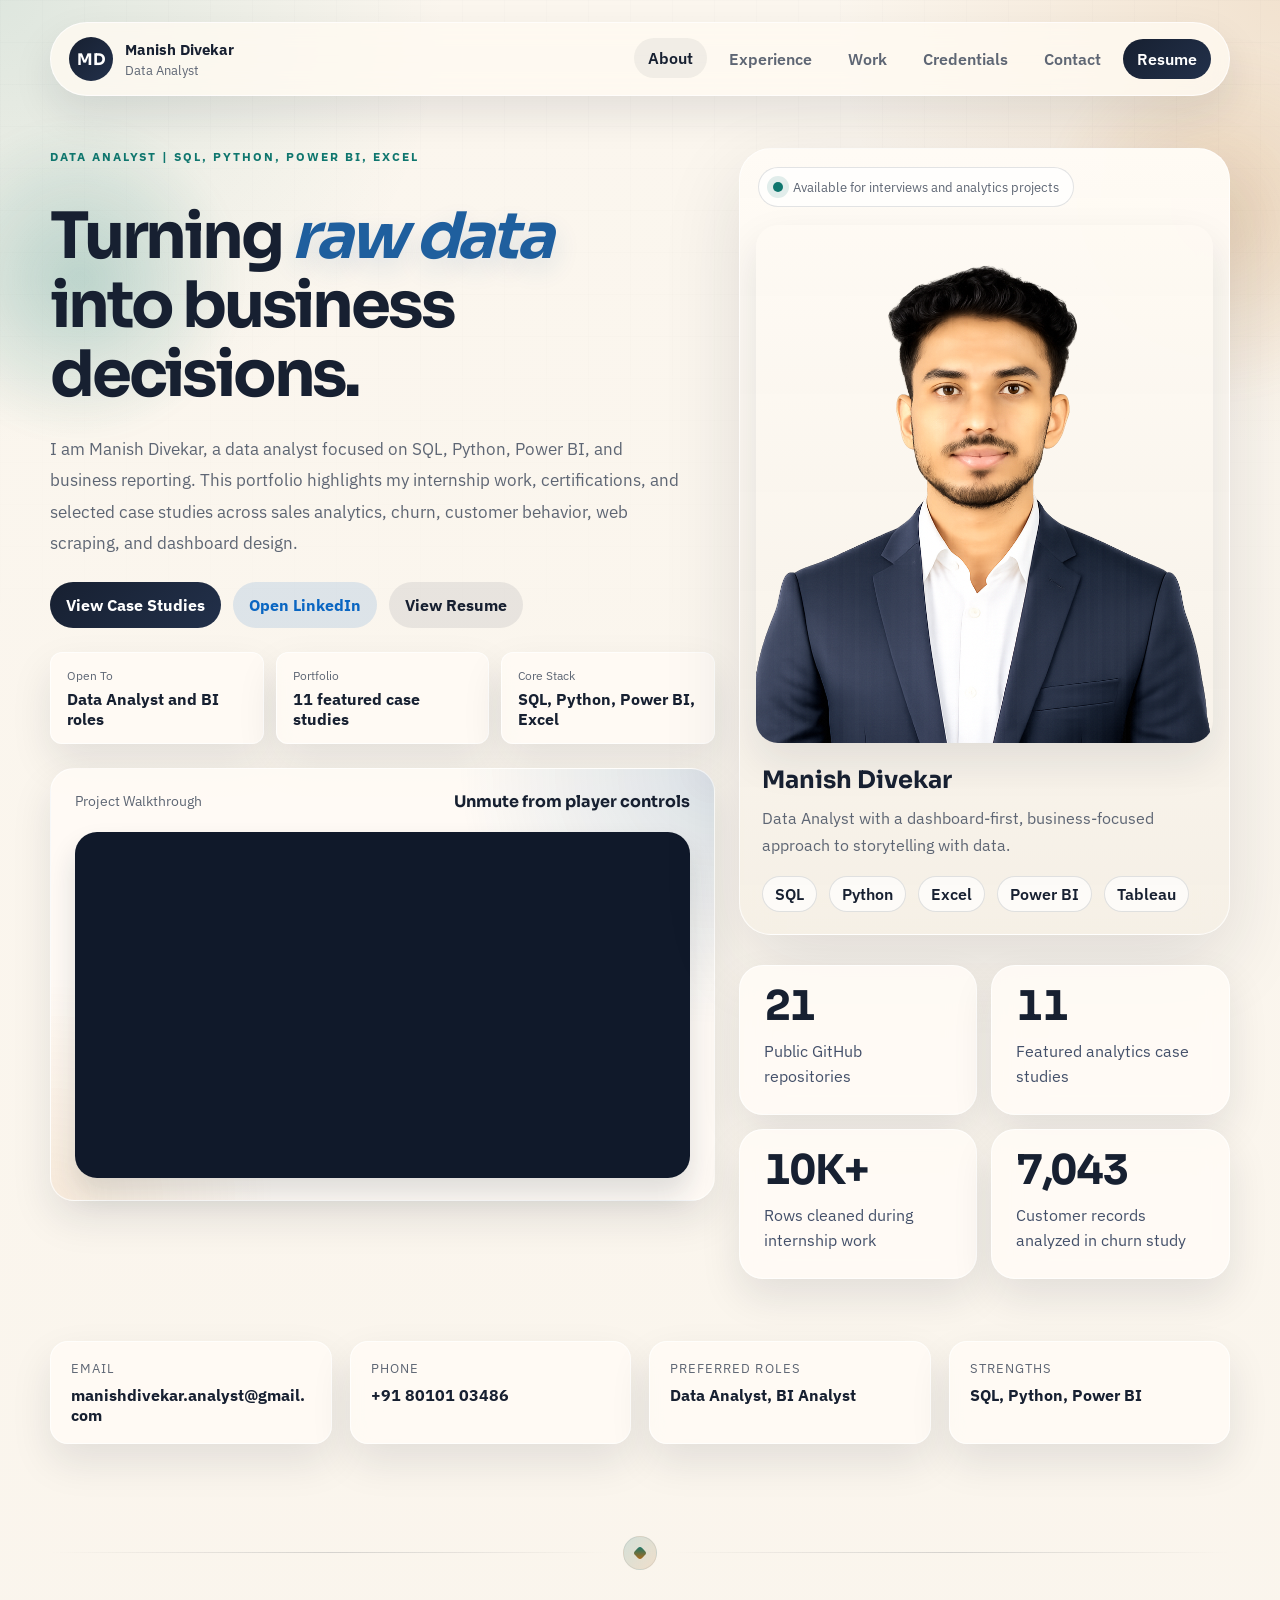
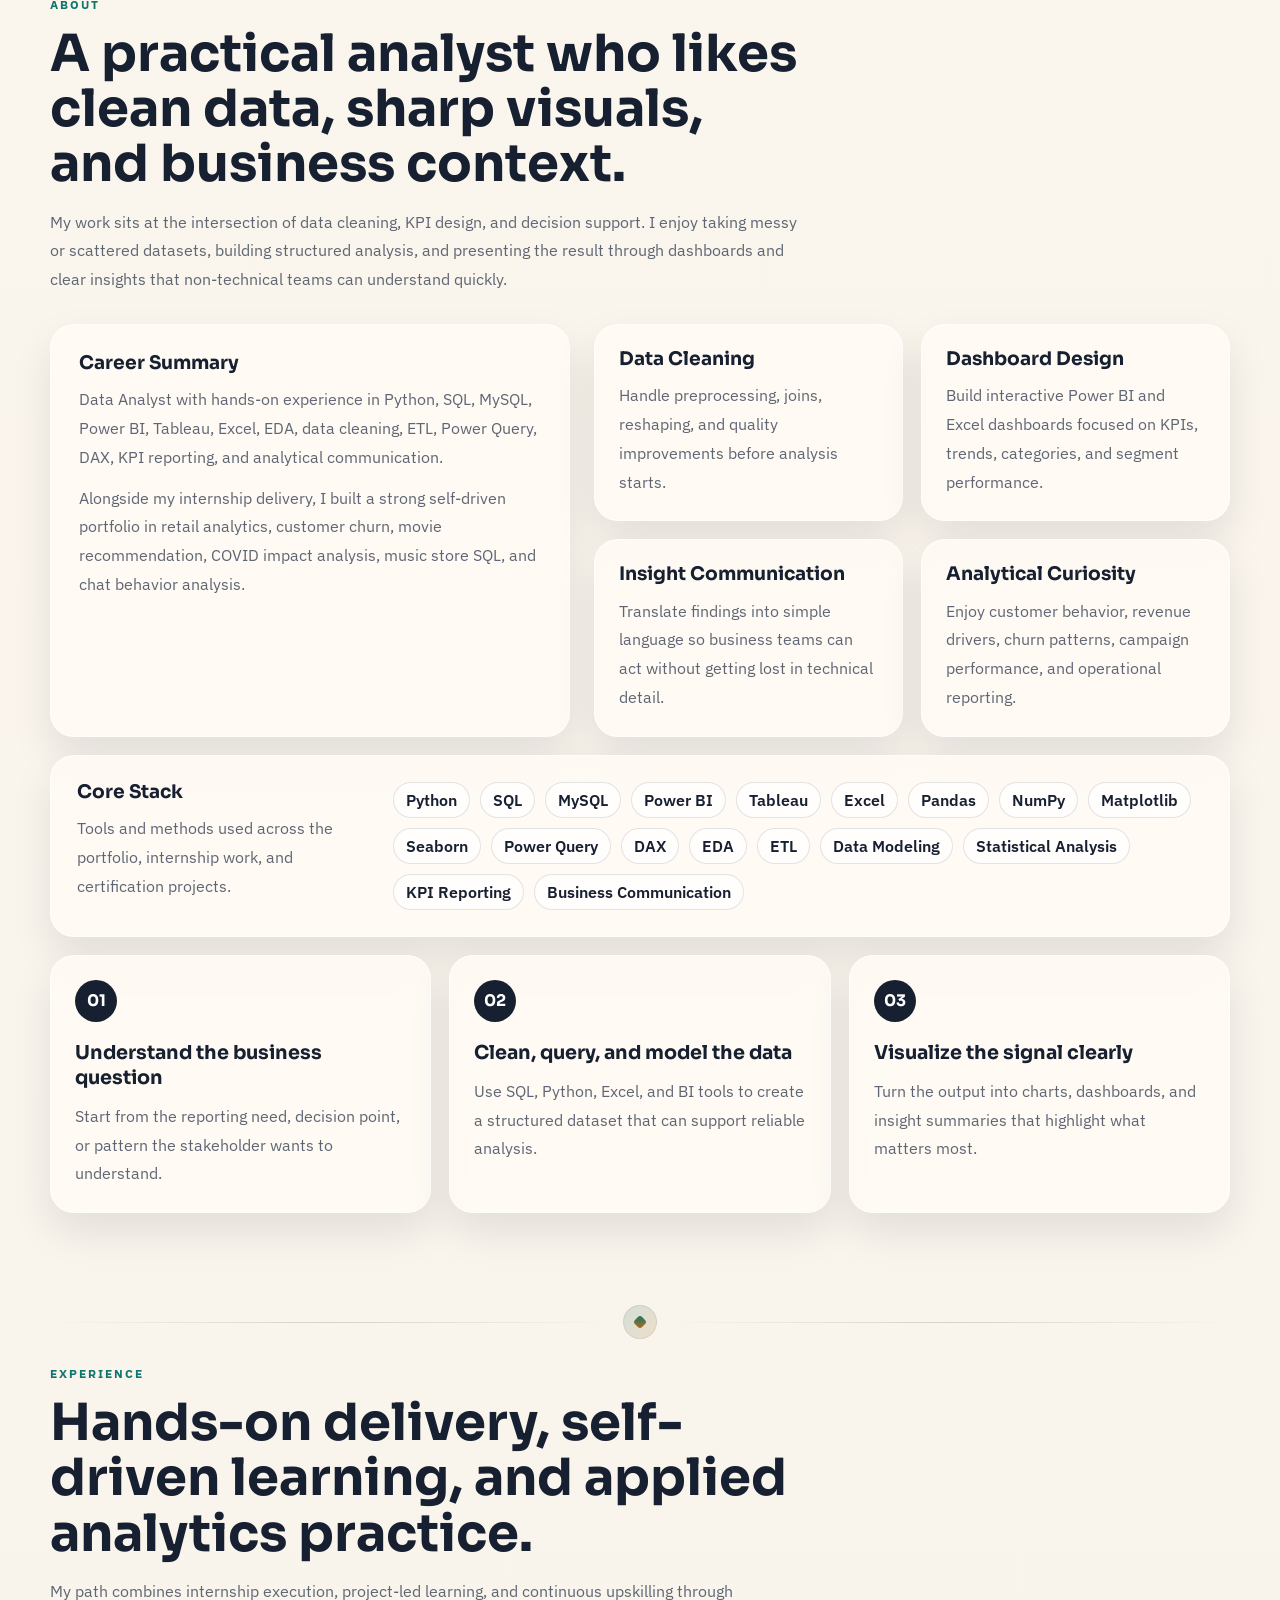
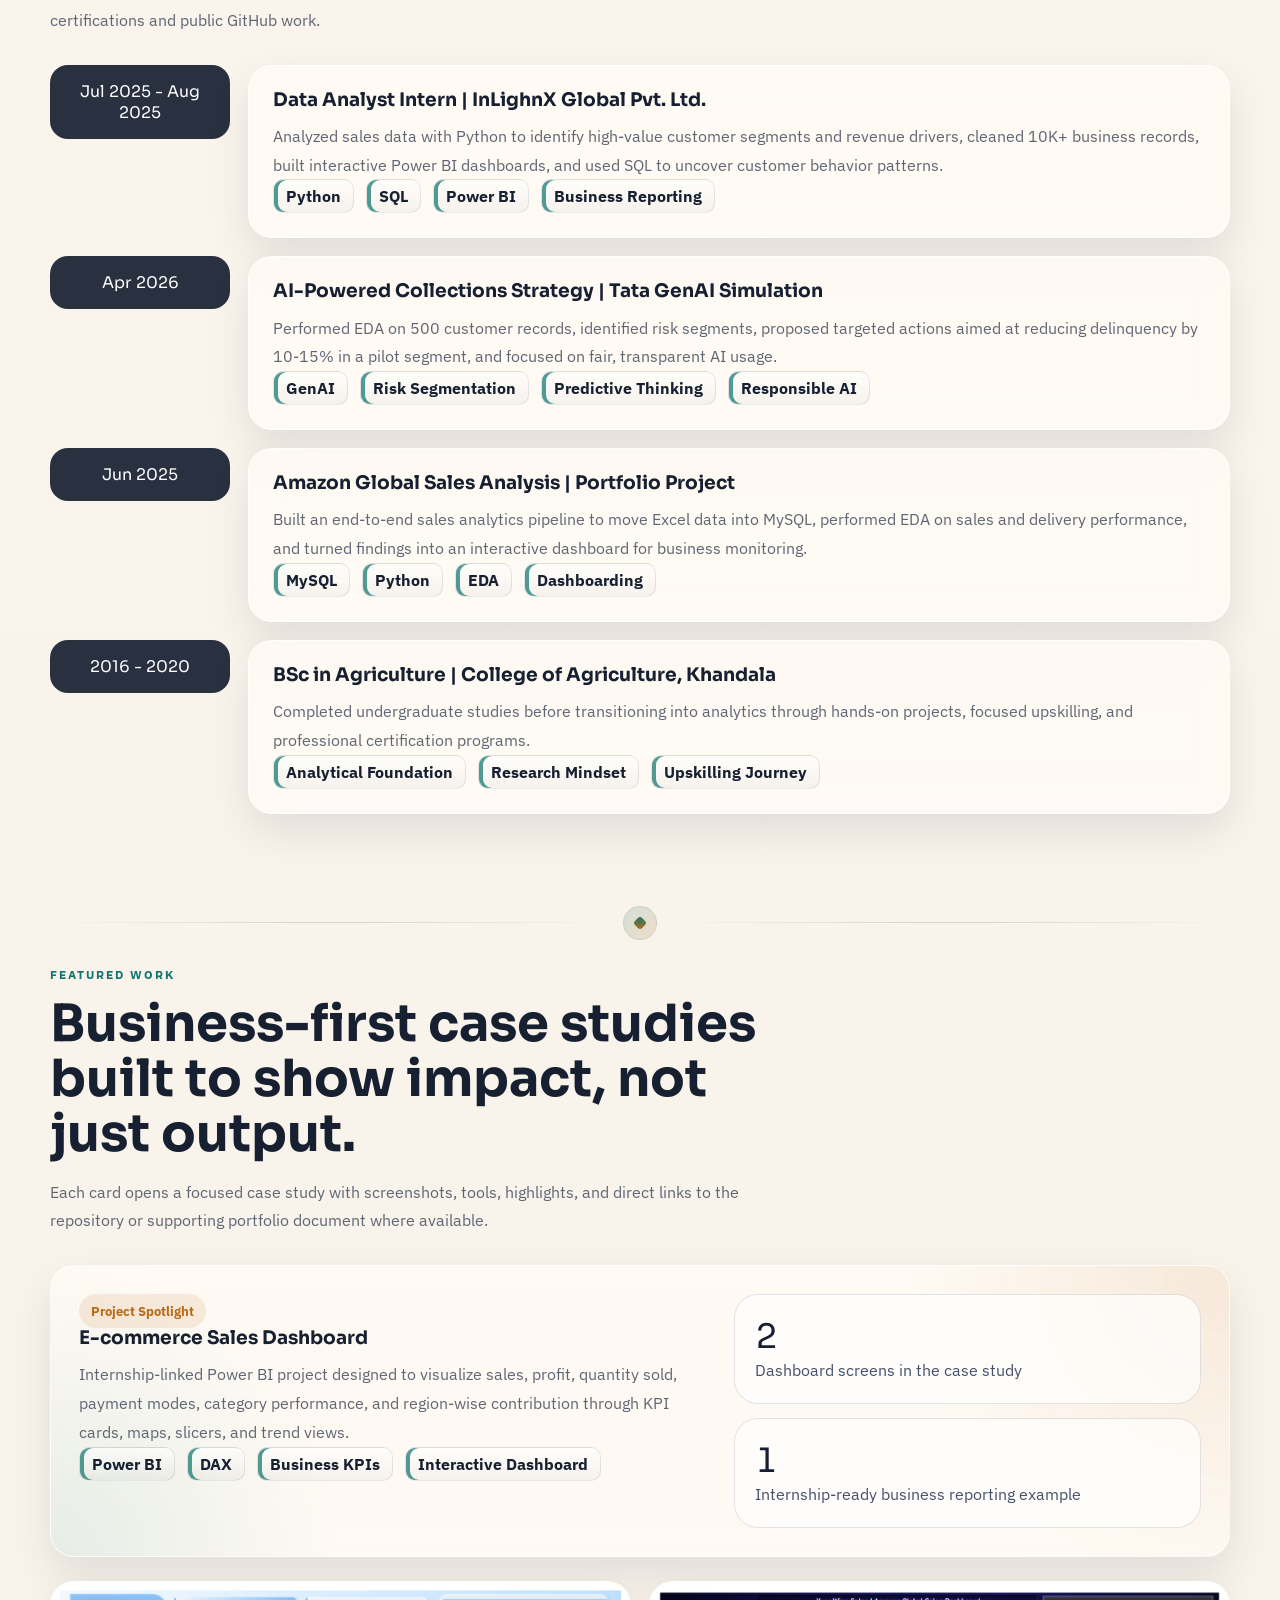
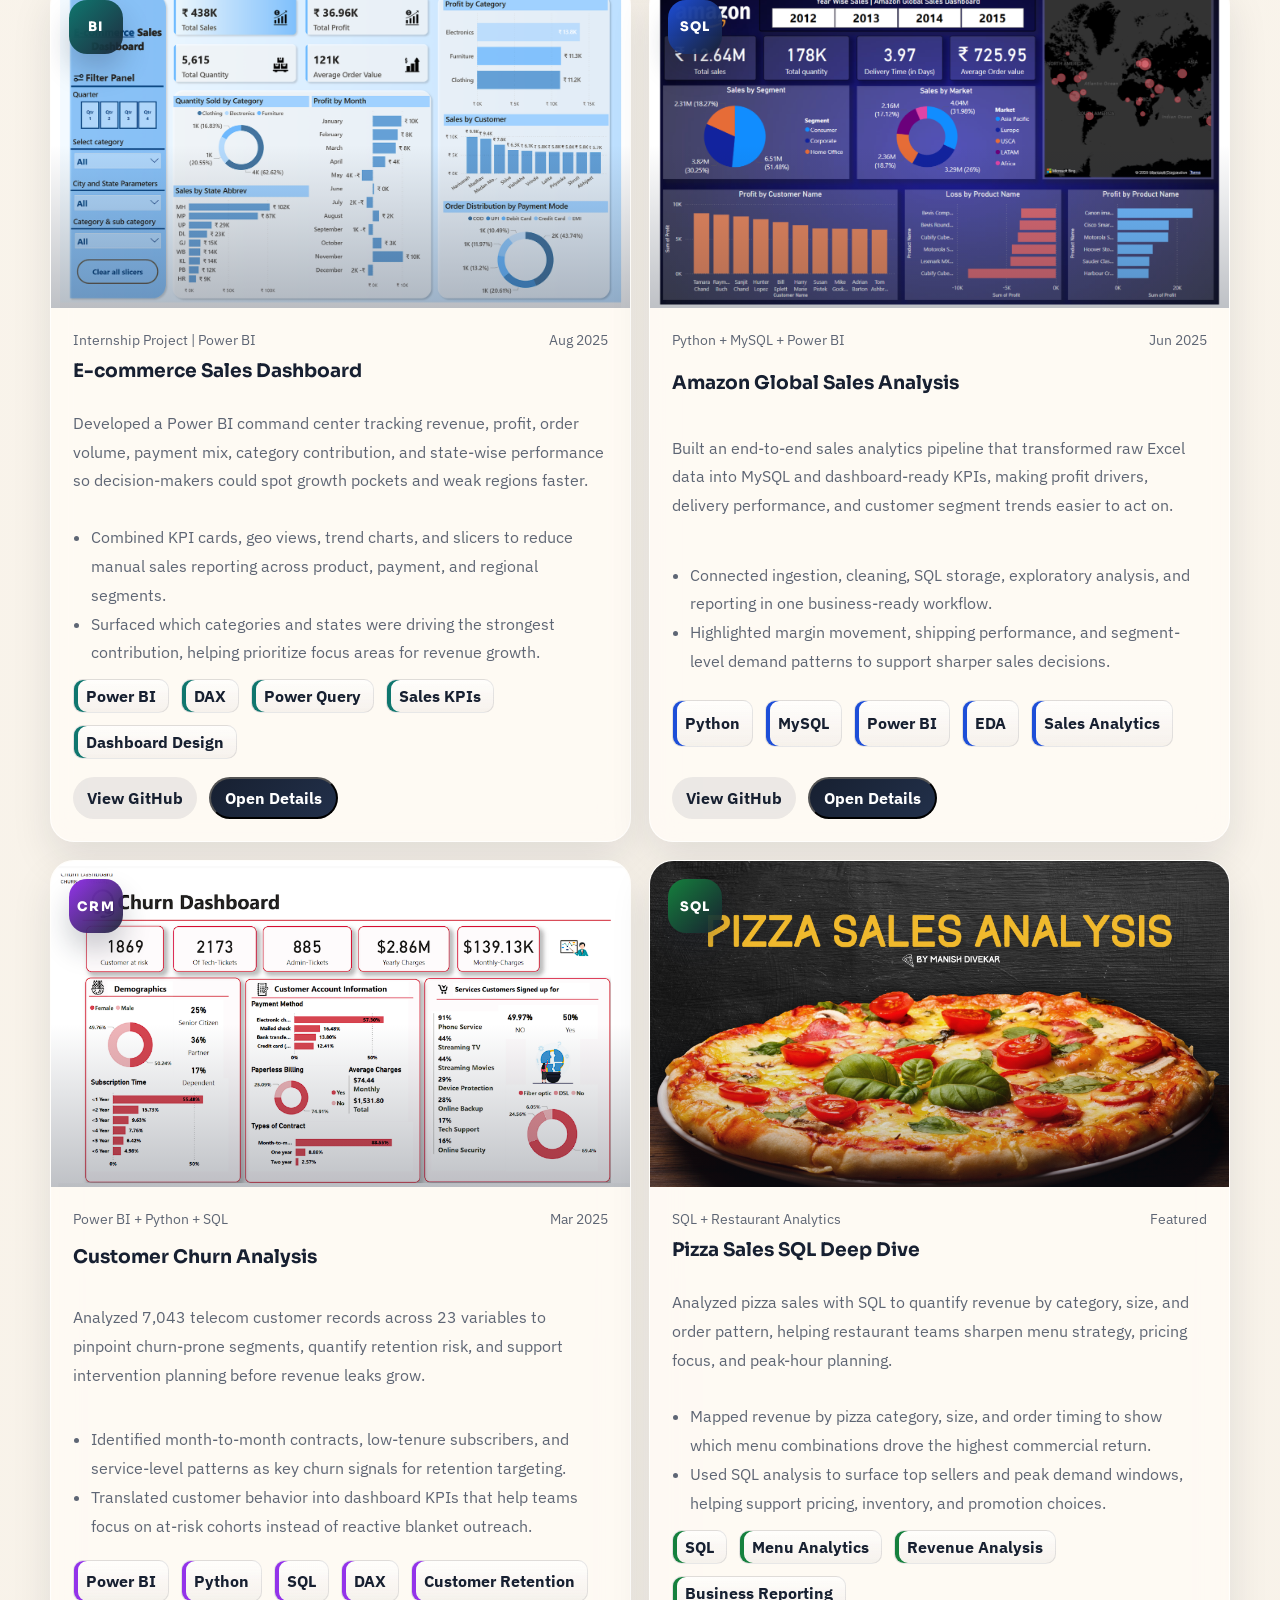
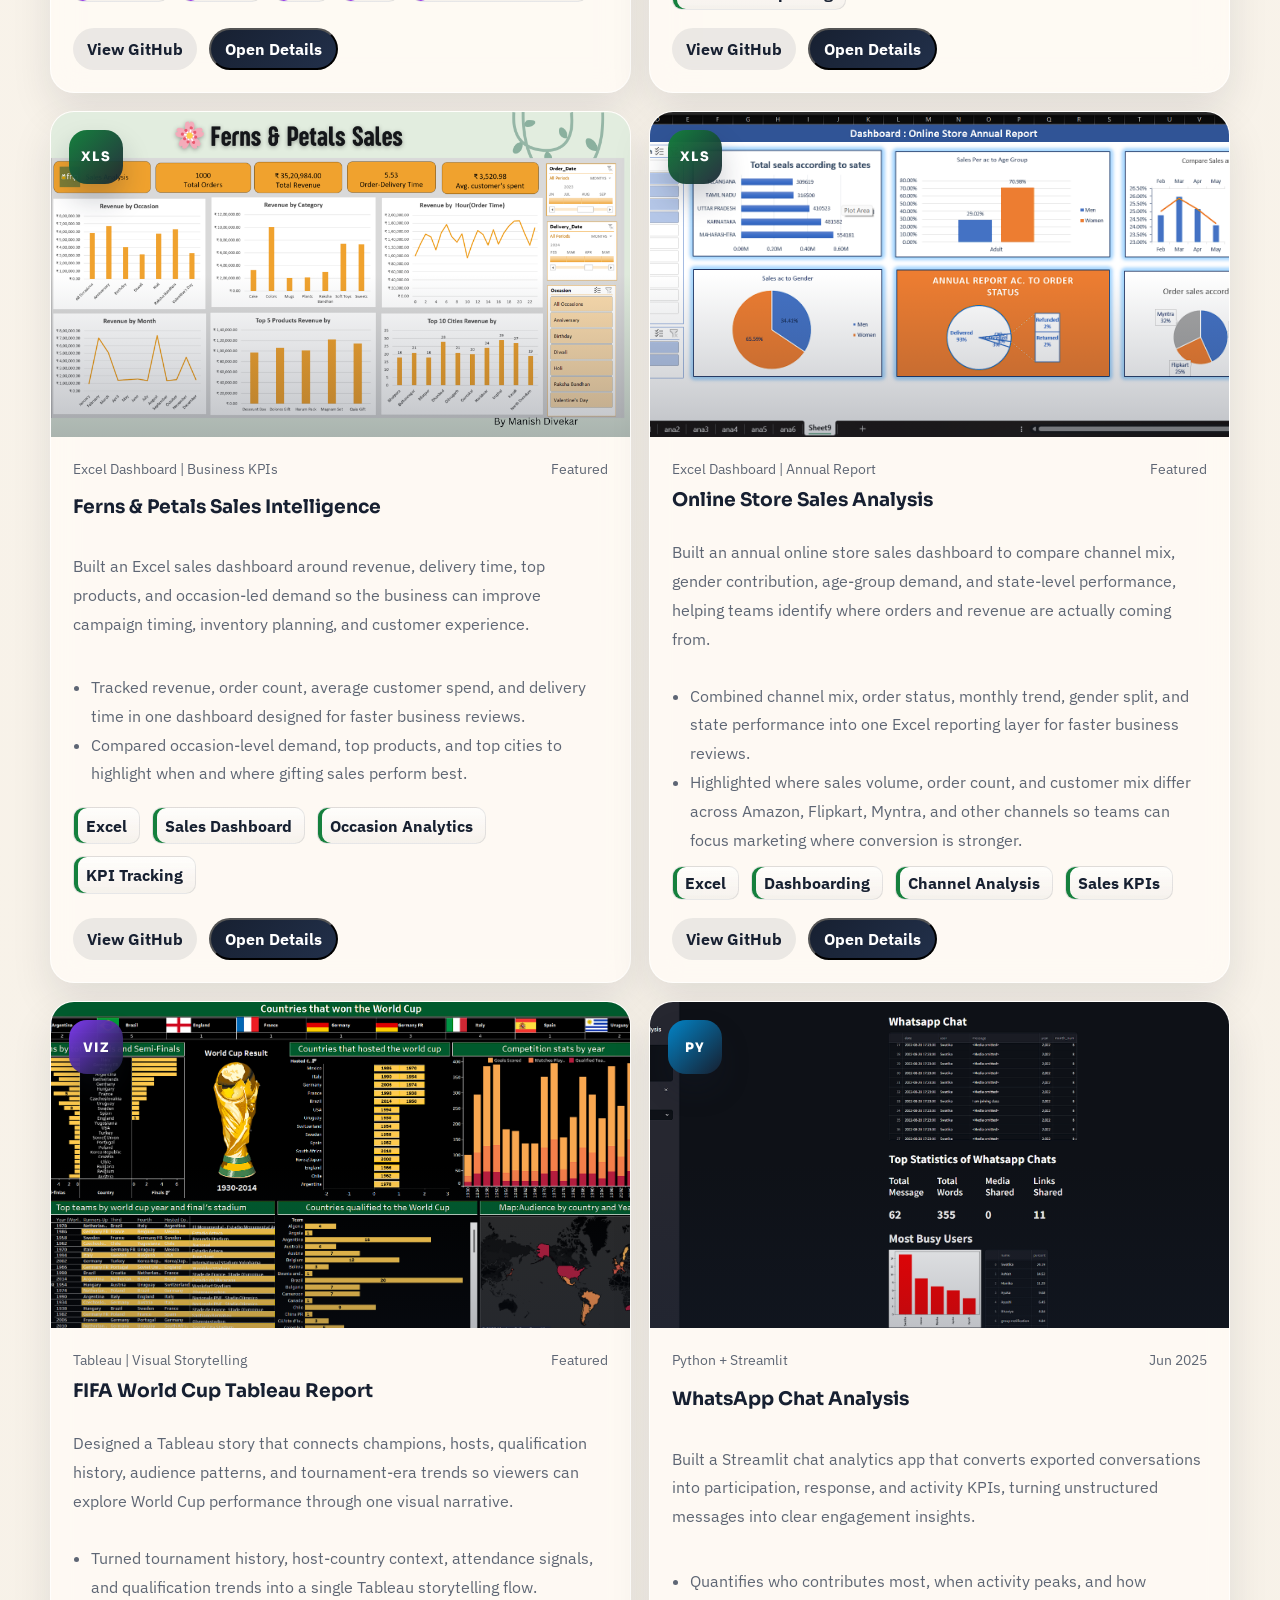
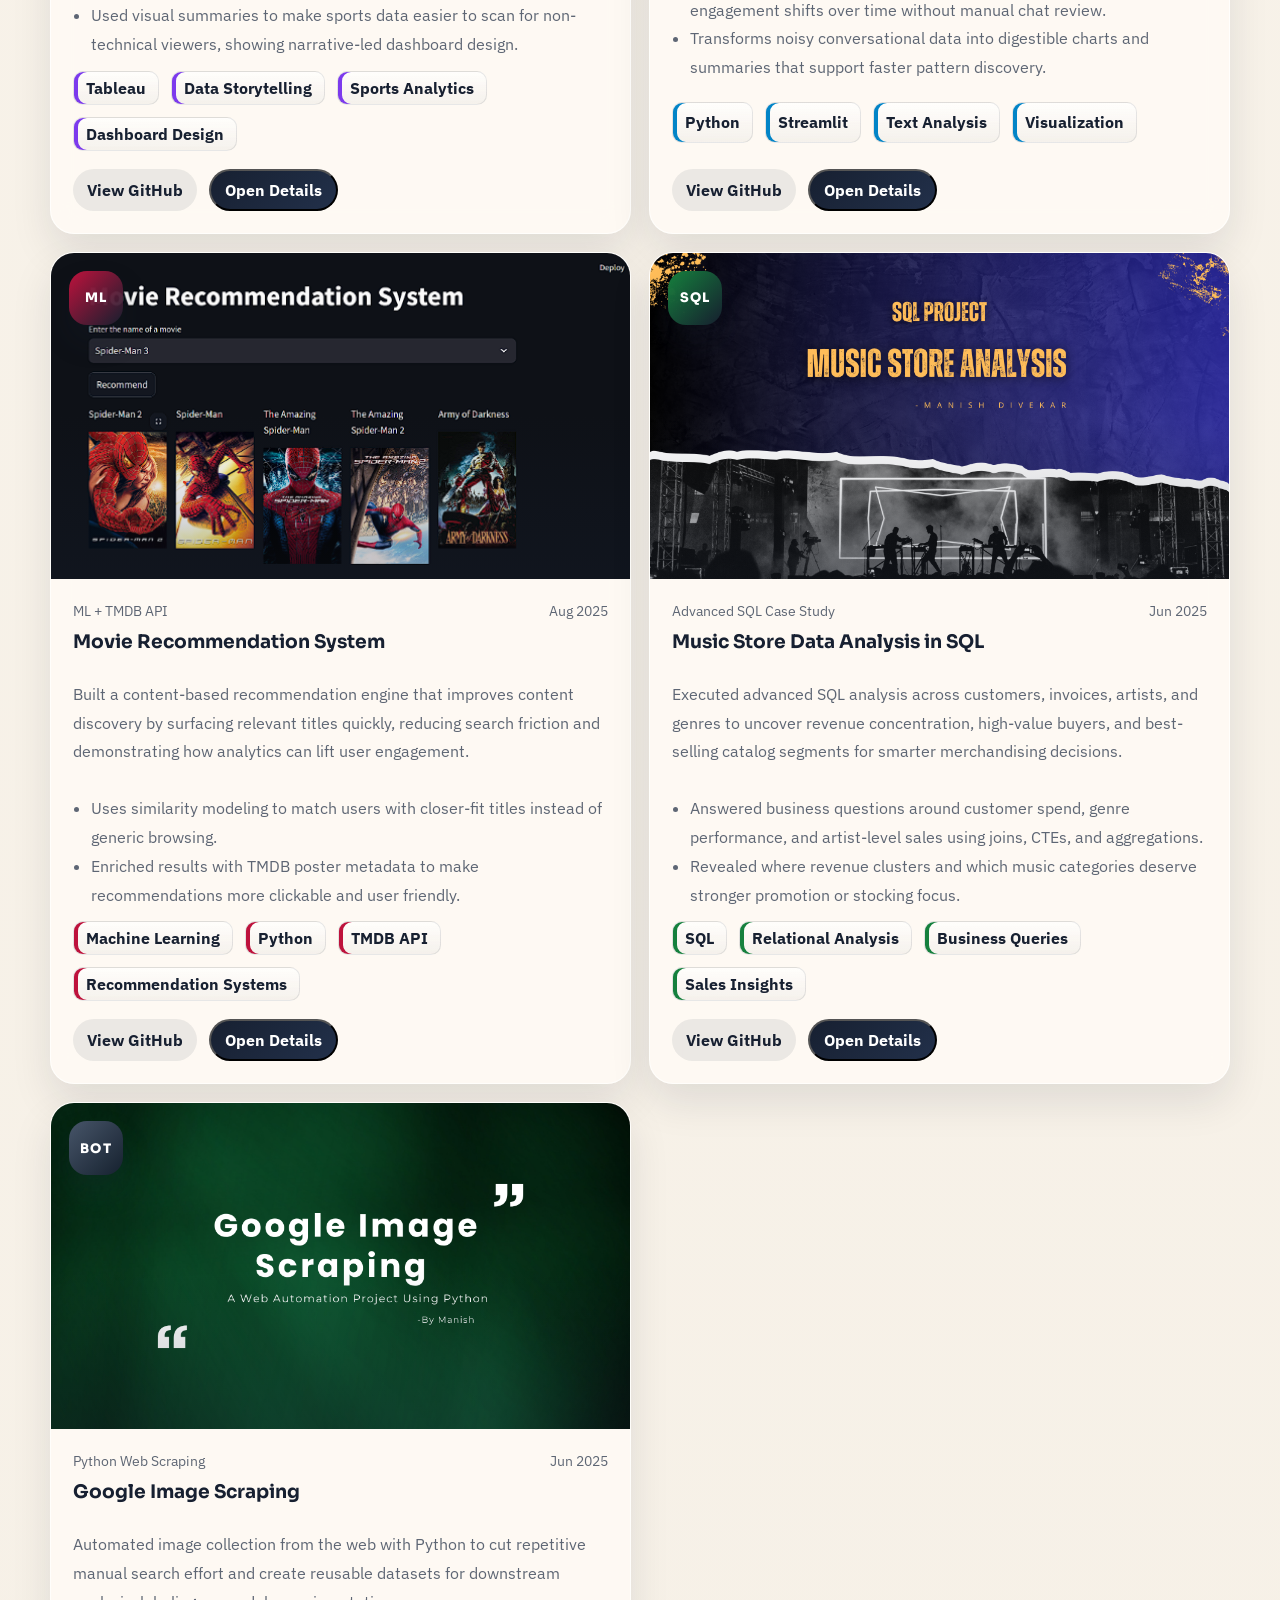
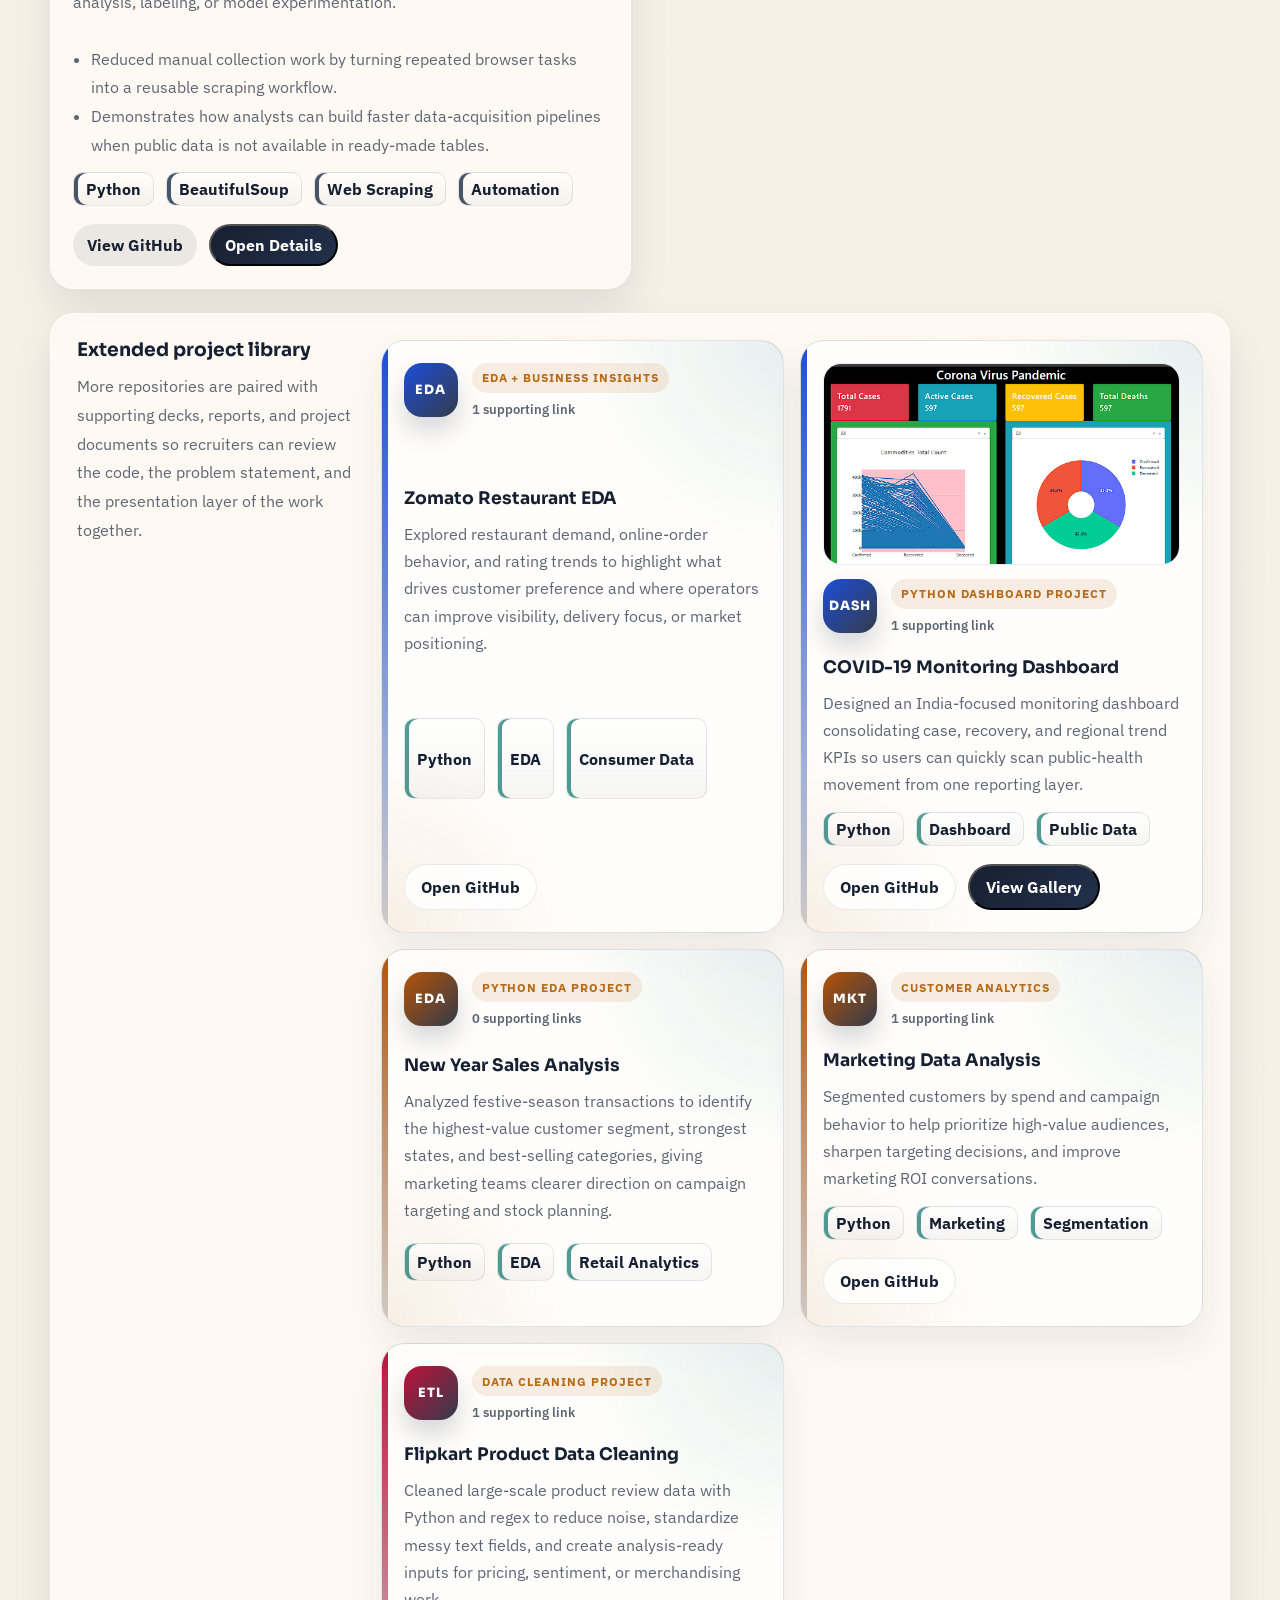
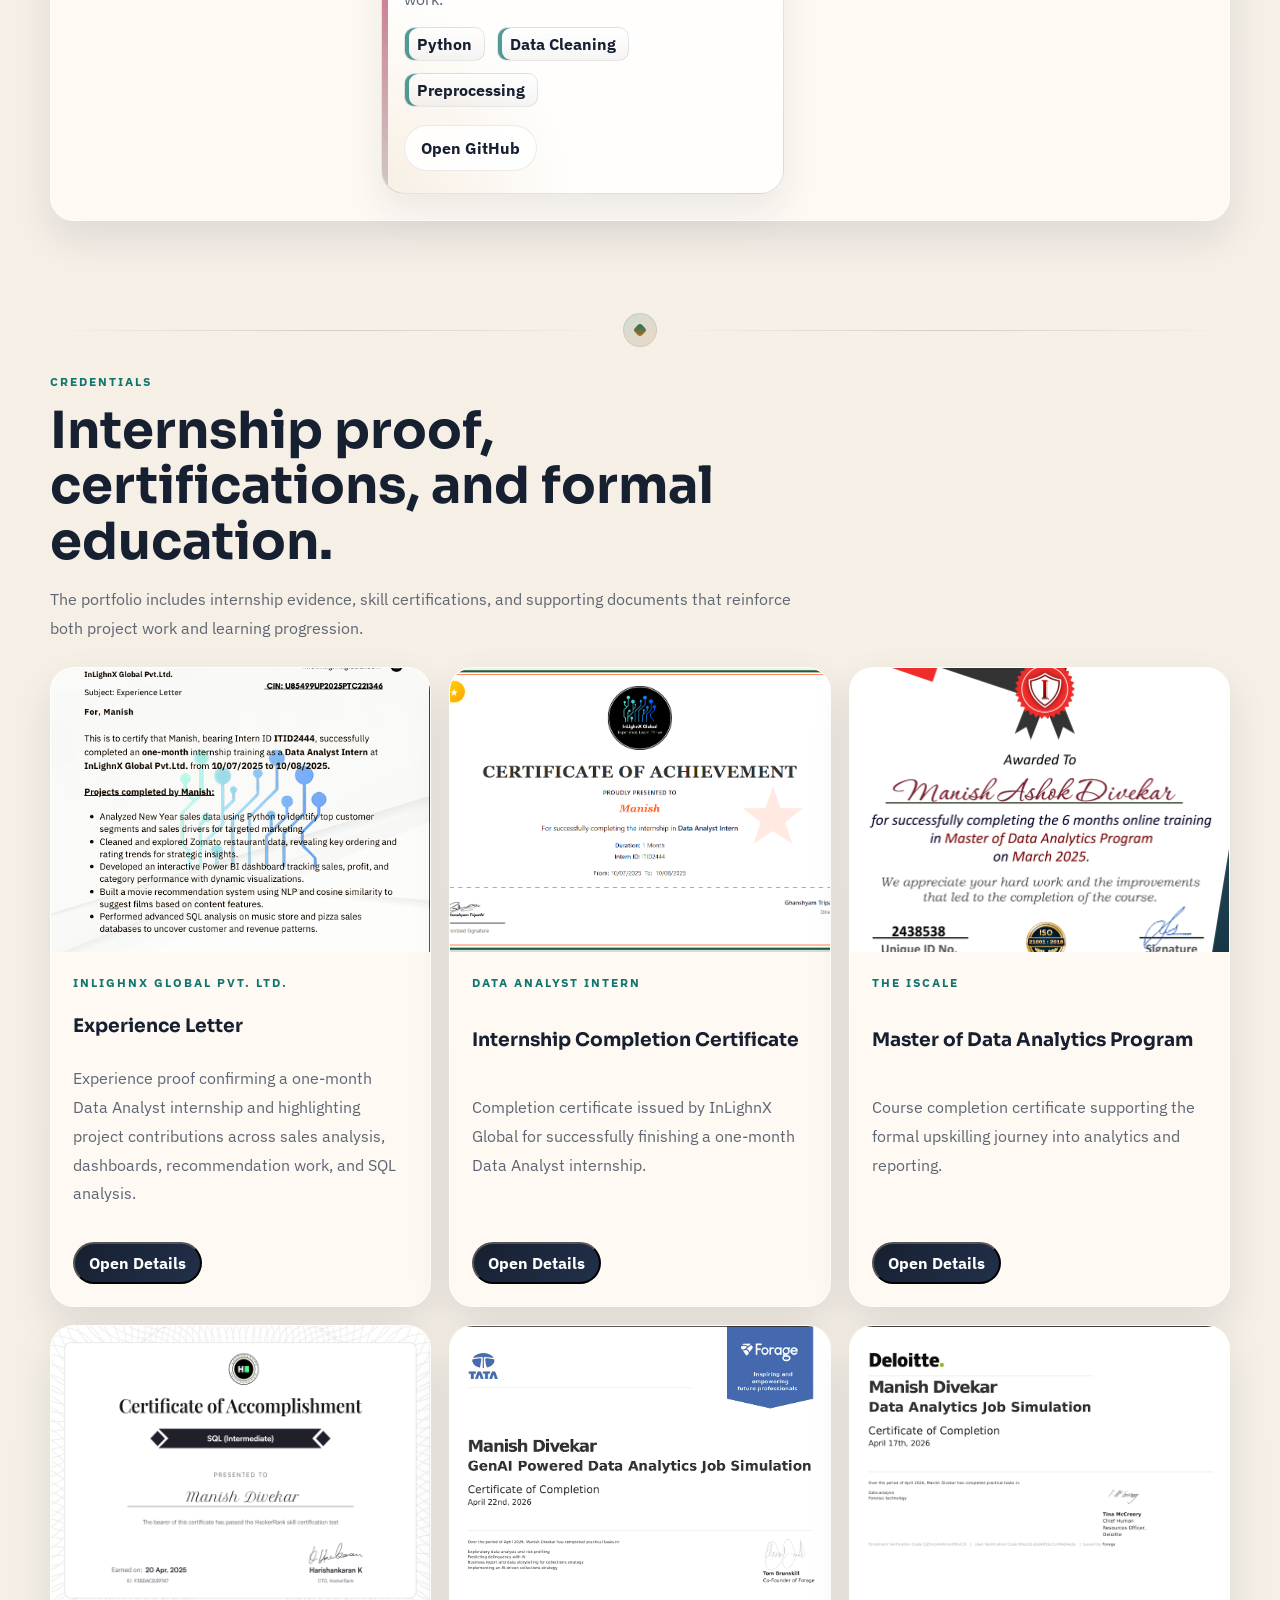
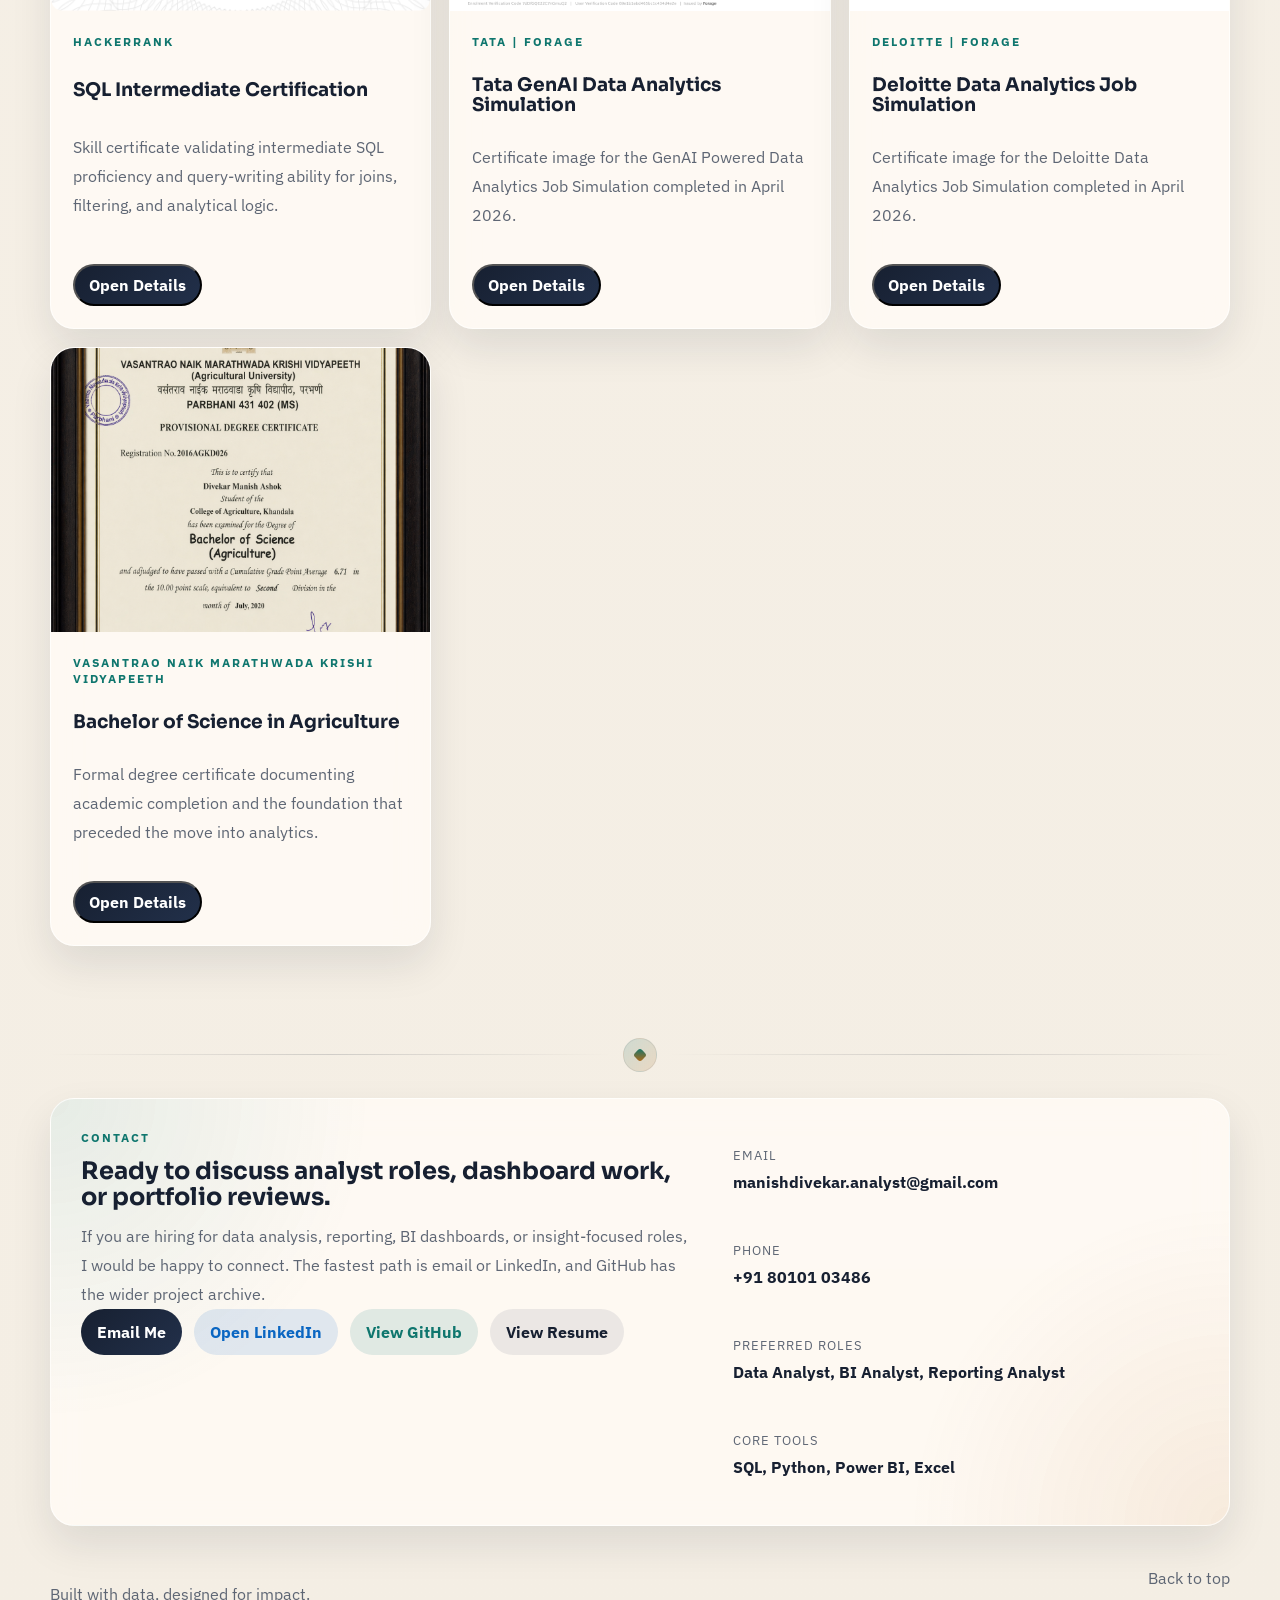
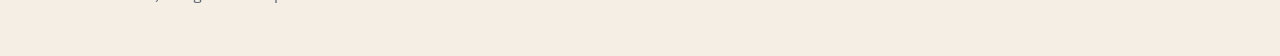
==== commit a49c4a62: "Switch portfolio to preview-only file access" ====
--- a/index.html
+++ b/index.html
@@ -46,7 +46,7 @@
           <a href="#work">Work</a>
           <a href="#credentials">Credentials</a>
           <a href="#contact">Contact</a>
-          <a class="nav-resume" href="assets/docs/Manish_Divekar_DataAnalyst_Resume.pdf" download>Resume</a>
+          <a class="nav-resume" href="resume.html">Resume</a>
         </div>
       </nav>
 
@@ -63,7 +63,7 @@
           <div class="hero-actions">
             <a class="button button-primary" href="#work">View Case Studies</a>
             <a class="button button-linkedin" href="https://www.linkedin.com/in/manishsql29/" target="_blank" rel="noopener noreferrer">Open LinkedIn</a>
-            <a class="button button-secondary" href="assets/docs/Manish_Divekar_DataAnalyst_Resume.pdf" download>Download Resume</a>
+            <a class="button button-secondary" href="resume.html">View Resume</a>
           </div>
 
           <div class="hero-proof">
@@ -430,7 +430,7 @@
               <a class="button button-primary" href="mailto:manishdivekar.analyst@gmail.com">Email Me</a>
               <a class="button button-linkedin" href="https://www.linkedin.com/in/manishsql29/" target="_blank" rel="noopener noreferrer">Open LinkedIn</a>
               <a class="button button-ghost" href="https://github.com/Manish-2906" target="_blank" rel="noopener noreferrer">View GitHub</a>
-              <a class="button button-secondary" href="assets/docs/Manish_Divekar_DataAnalyst_Resume.pdf" download>Resume PDF</a>
+              <a class="button button-secondary" href="resume.html">View Resume</a>
             </div>
           </div>
 
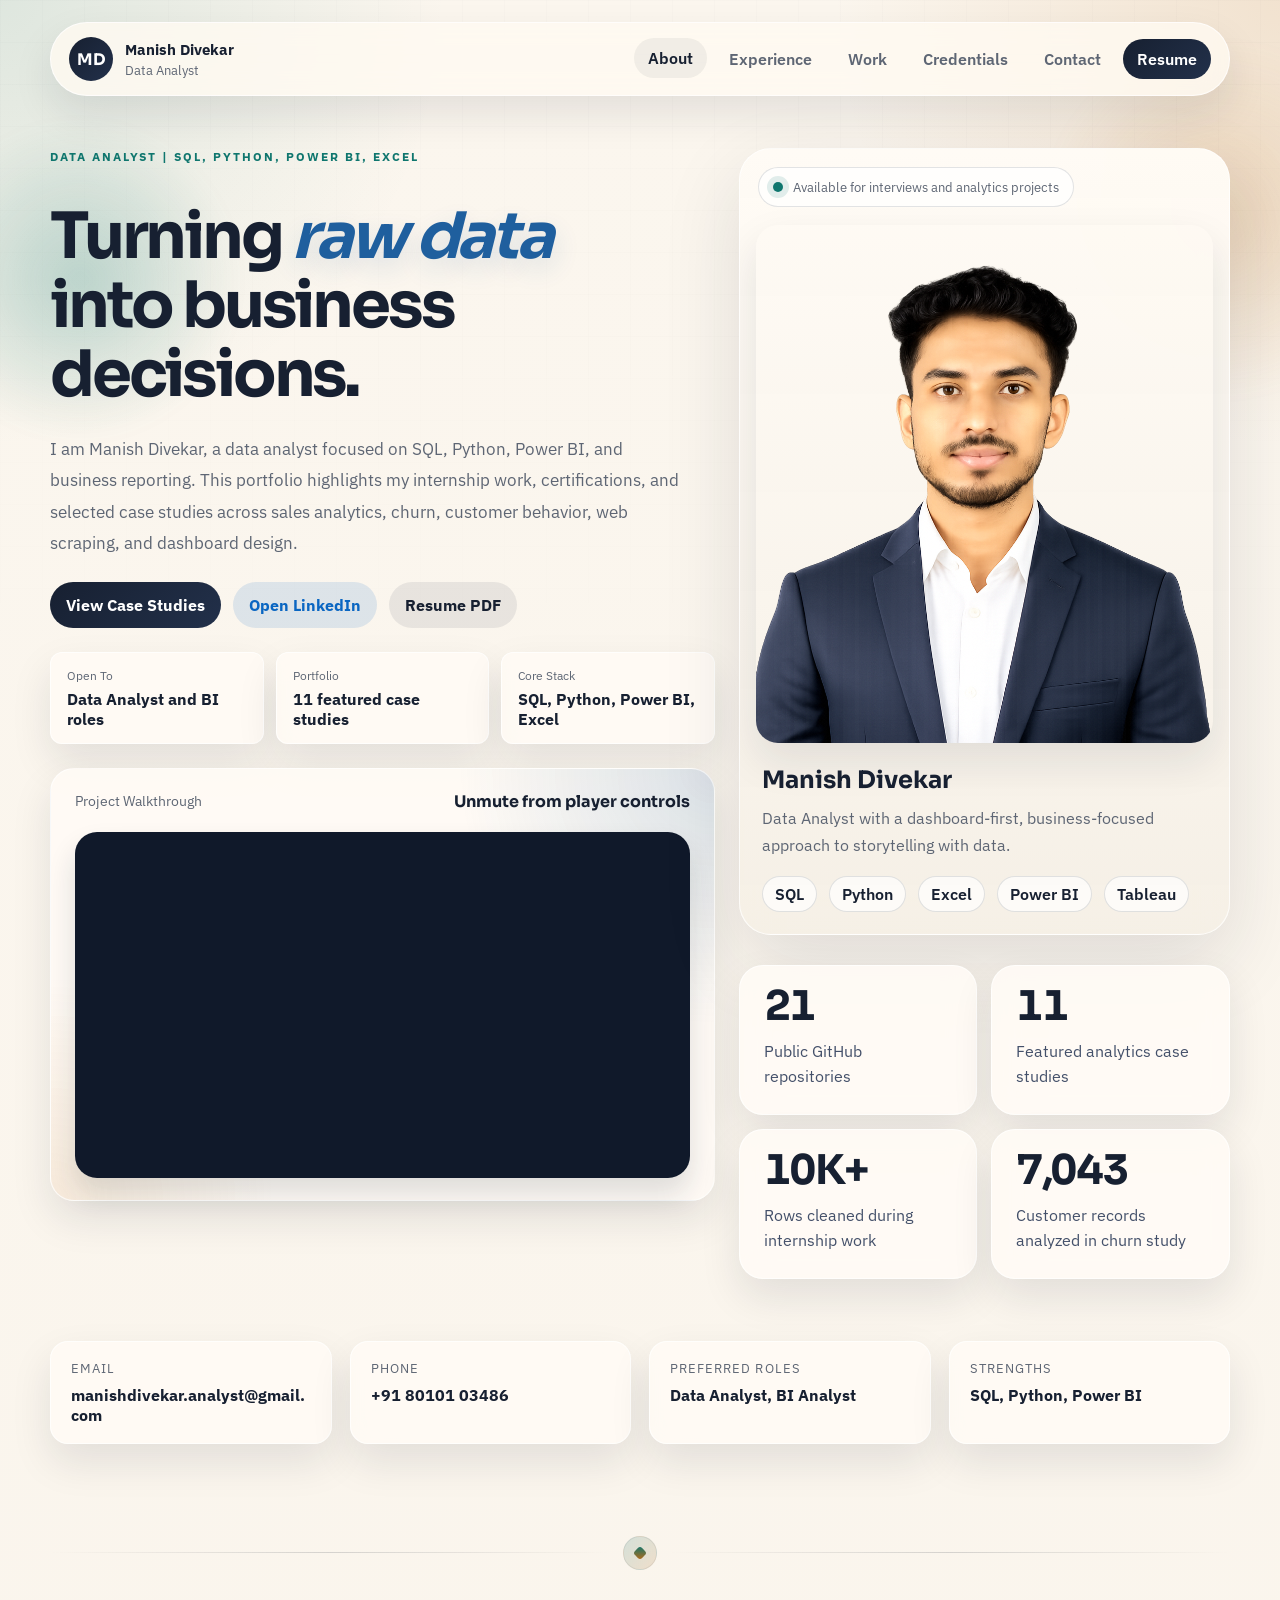
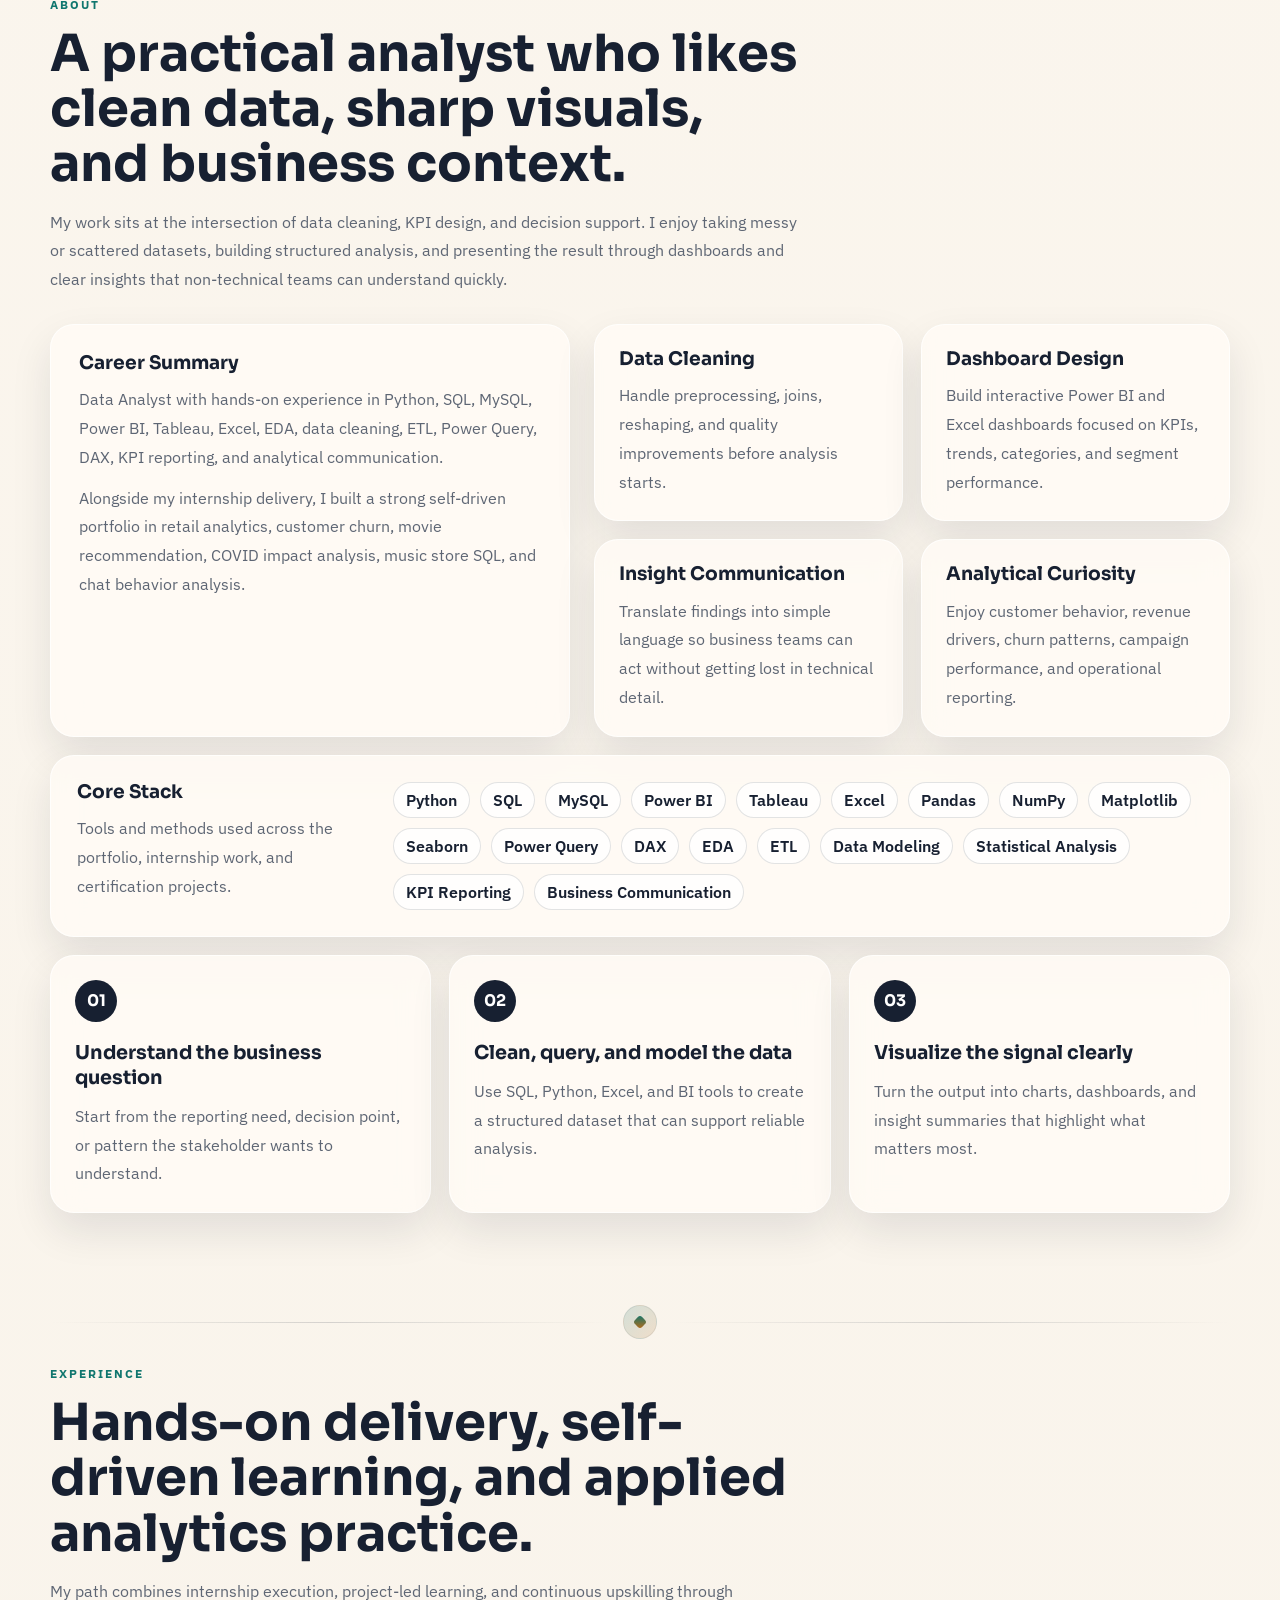
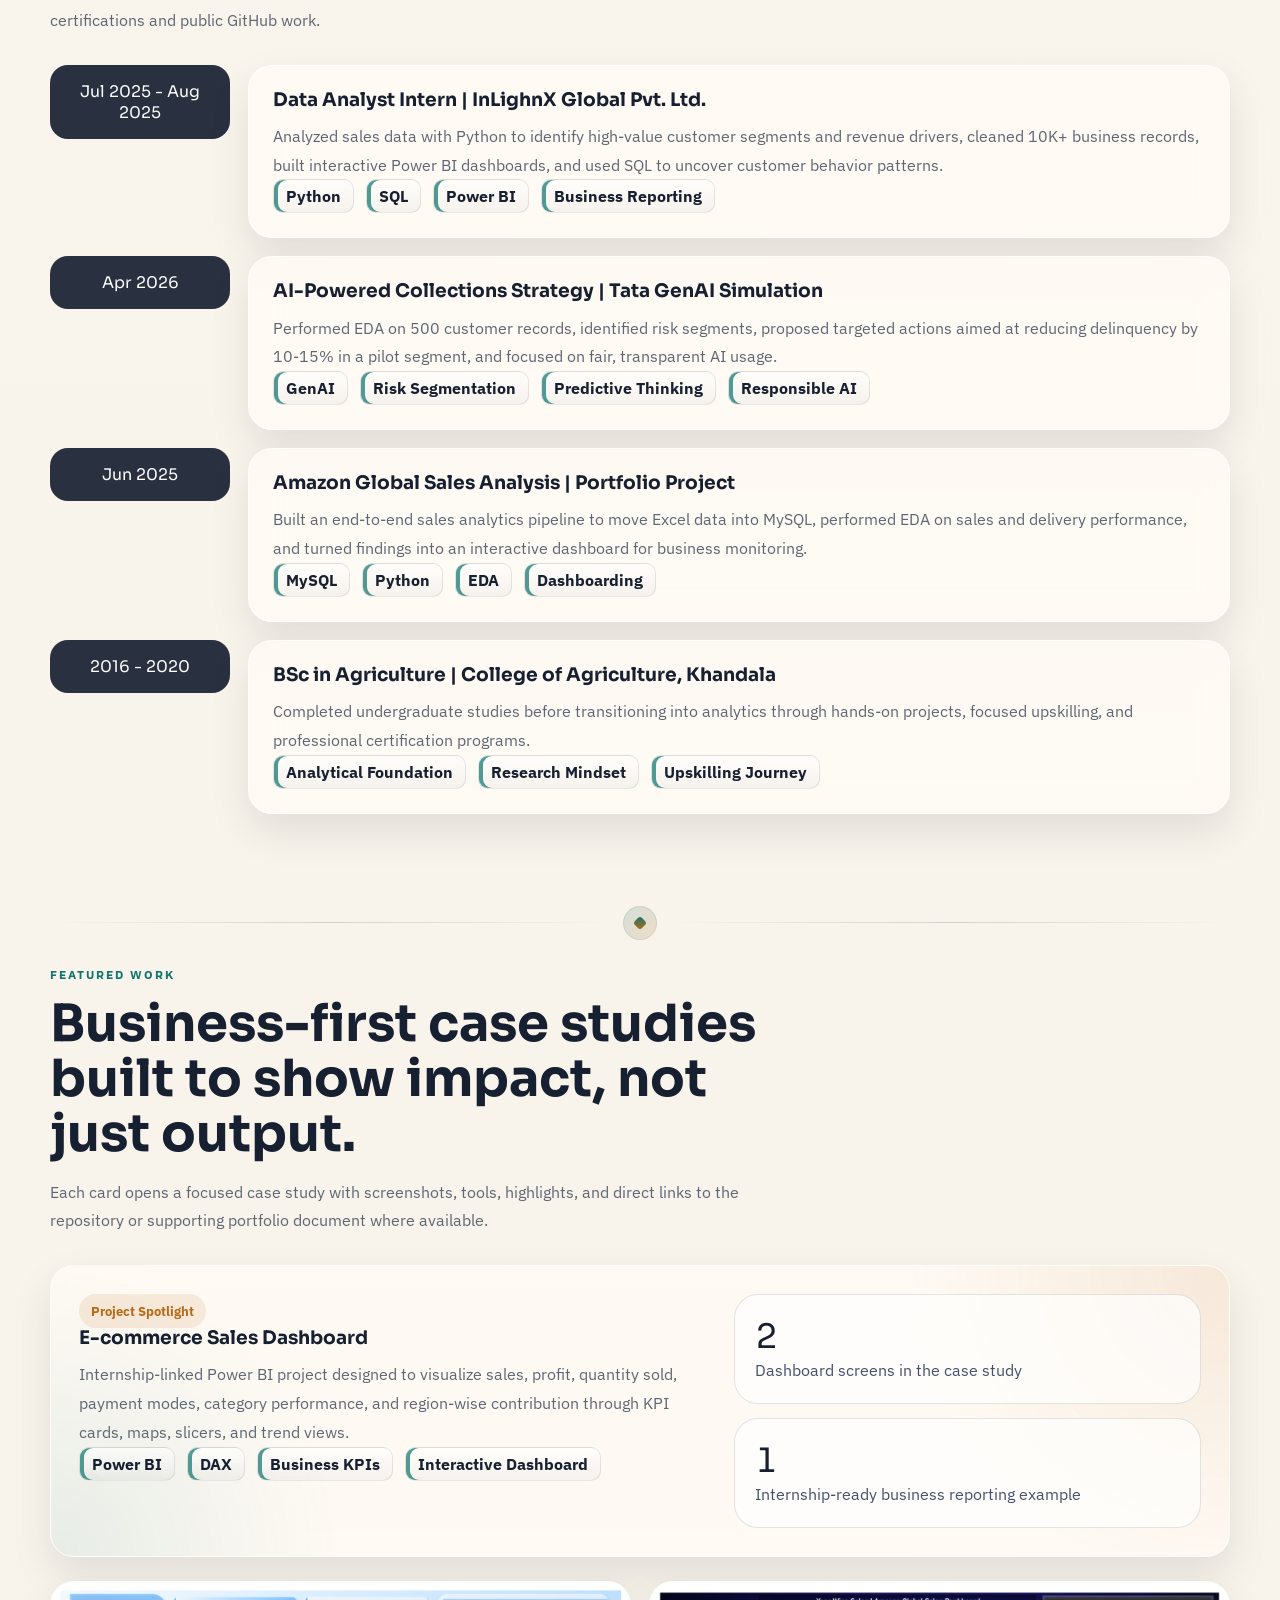
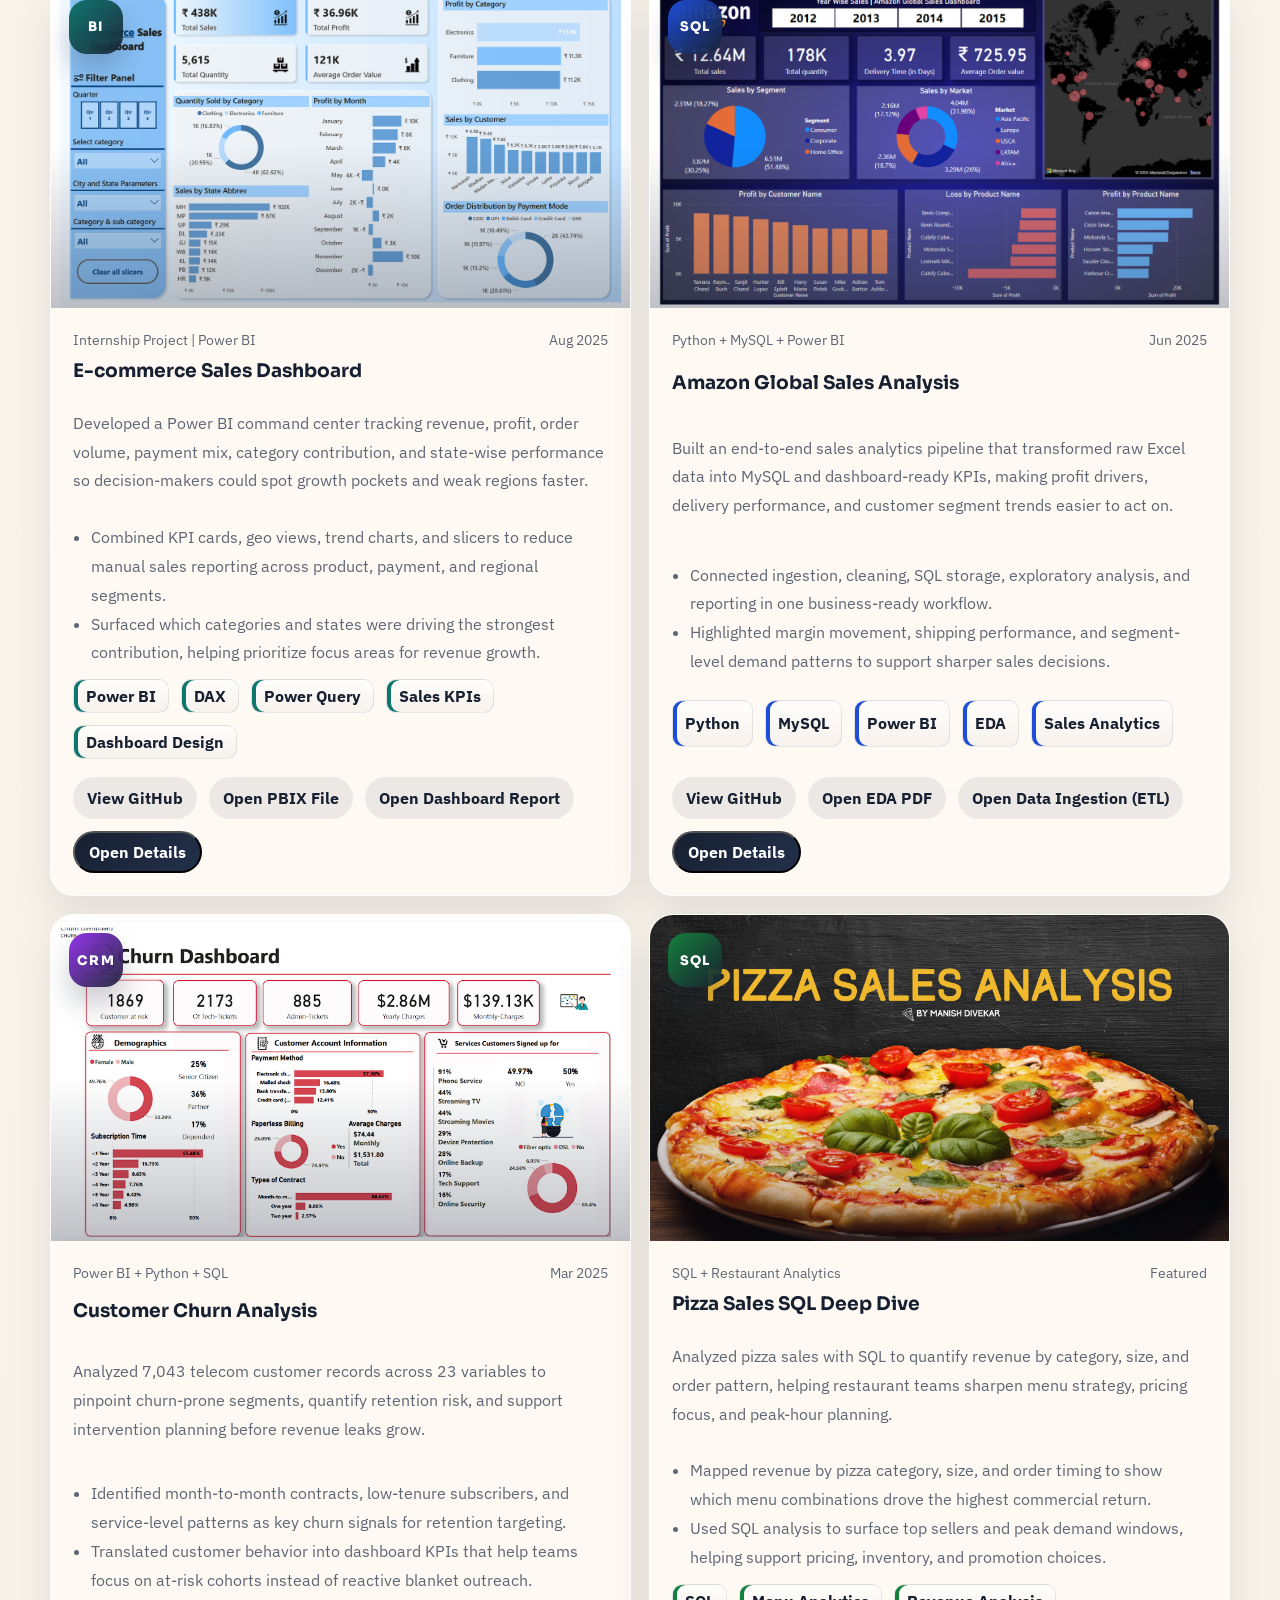
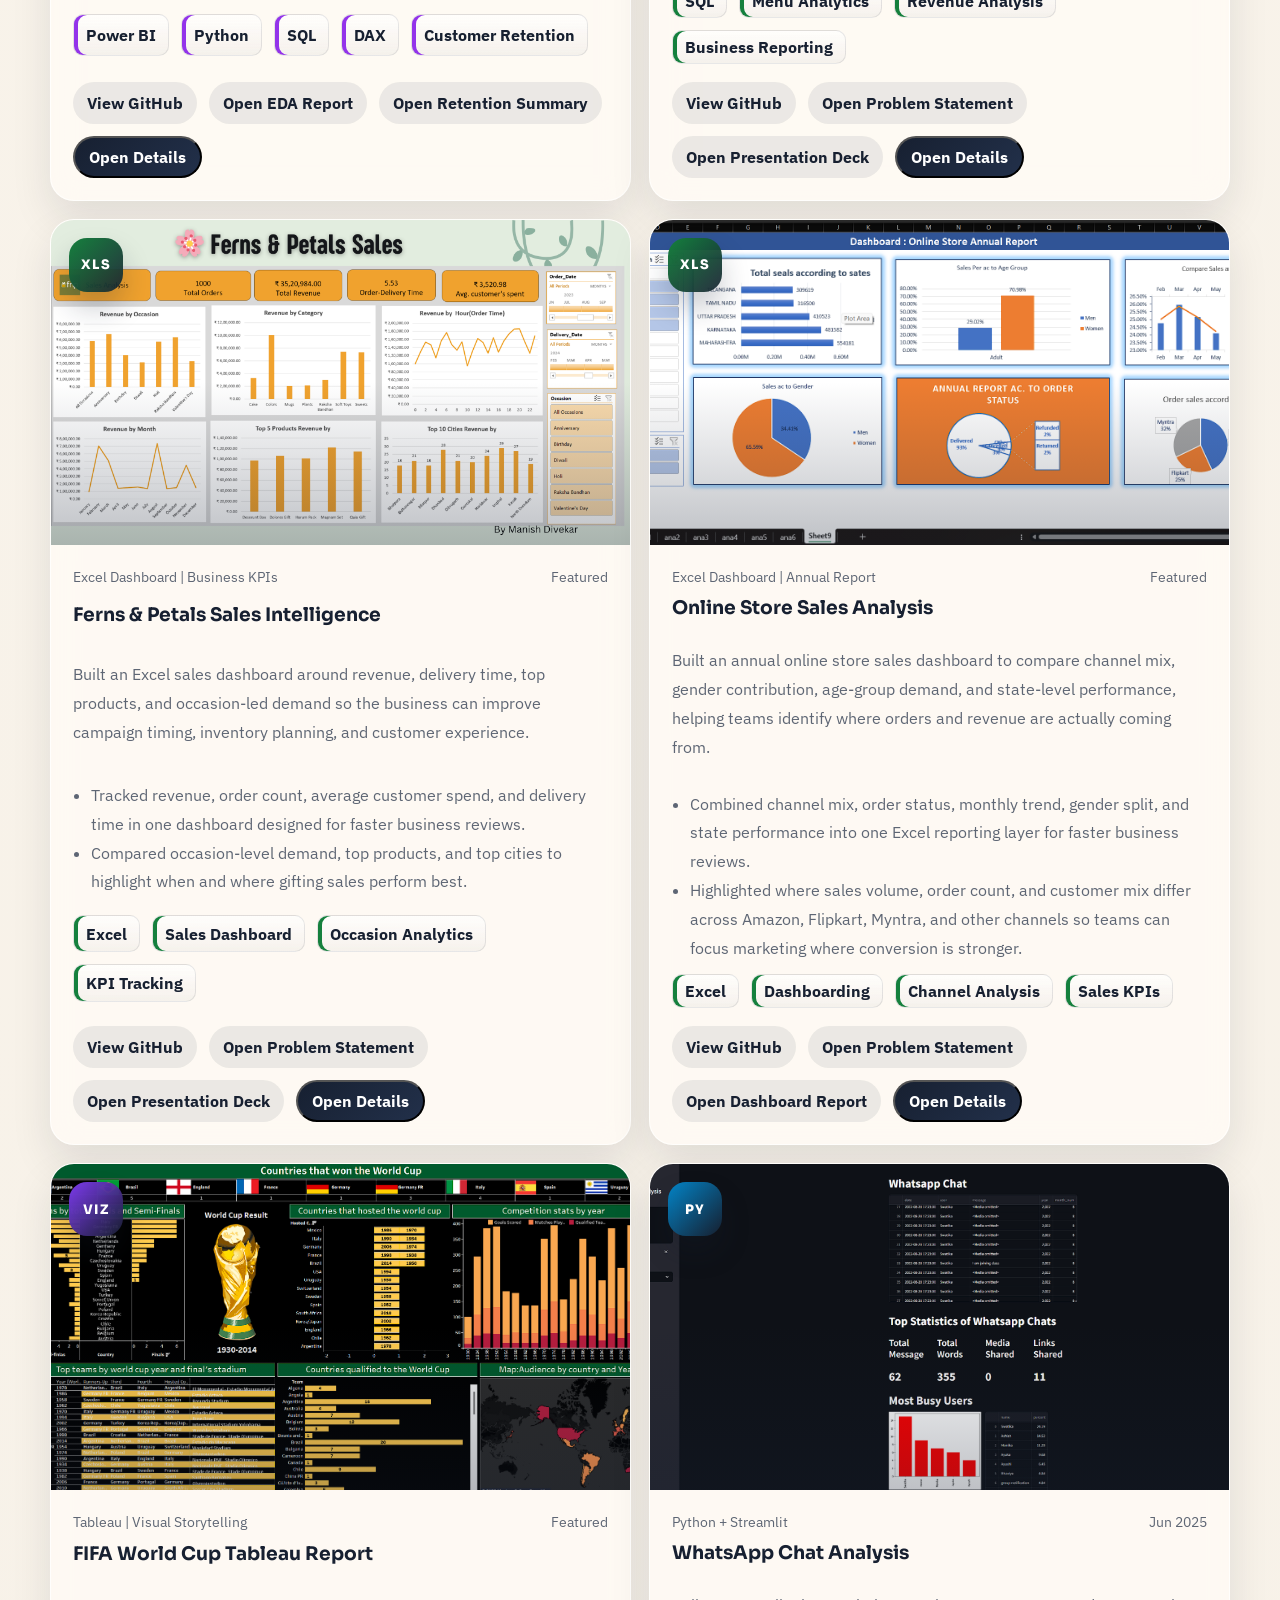
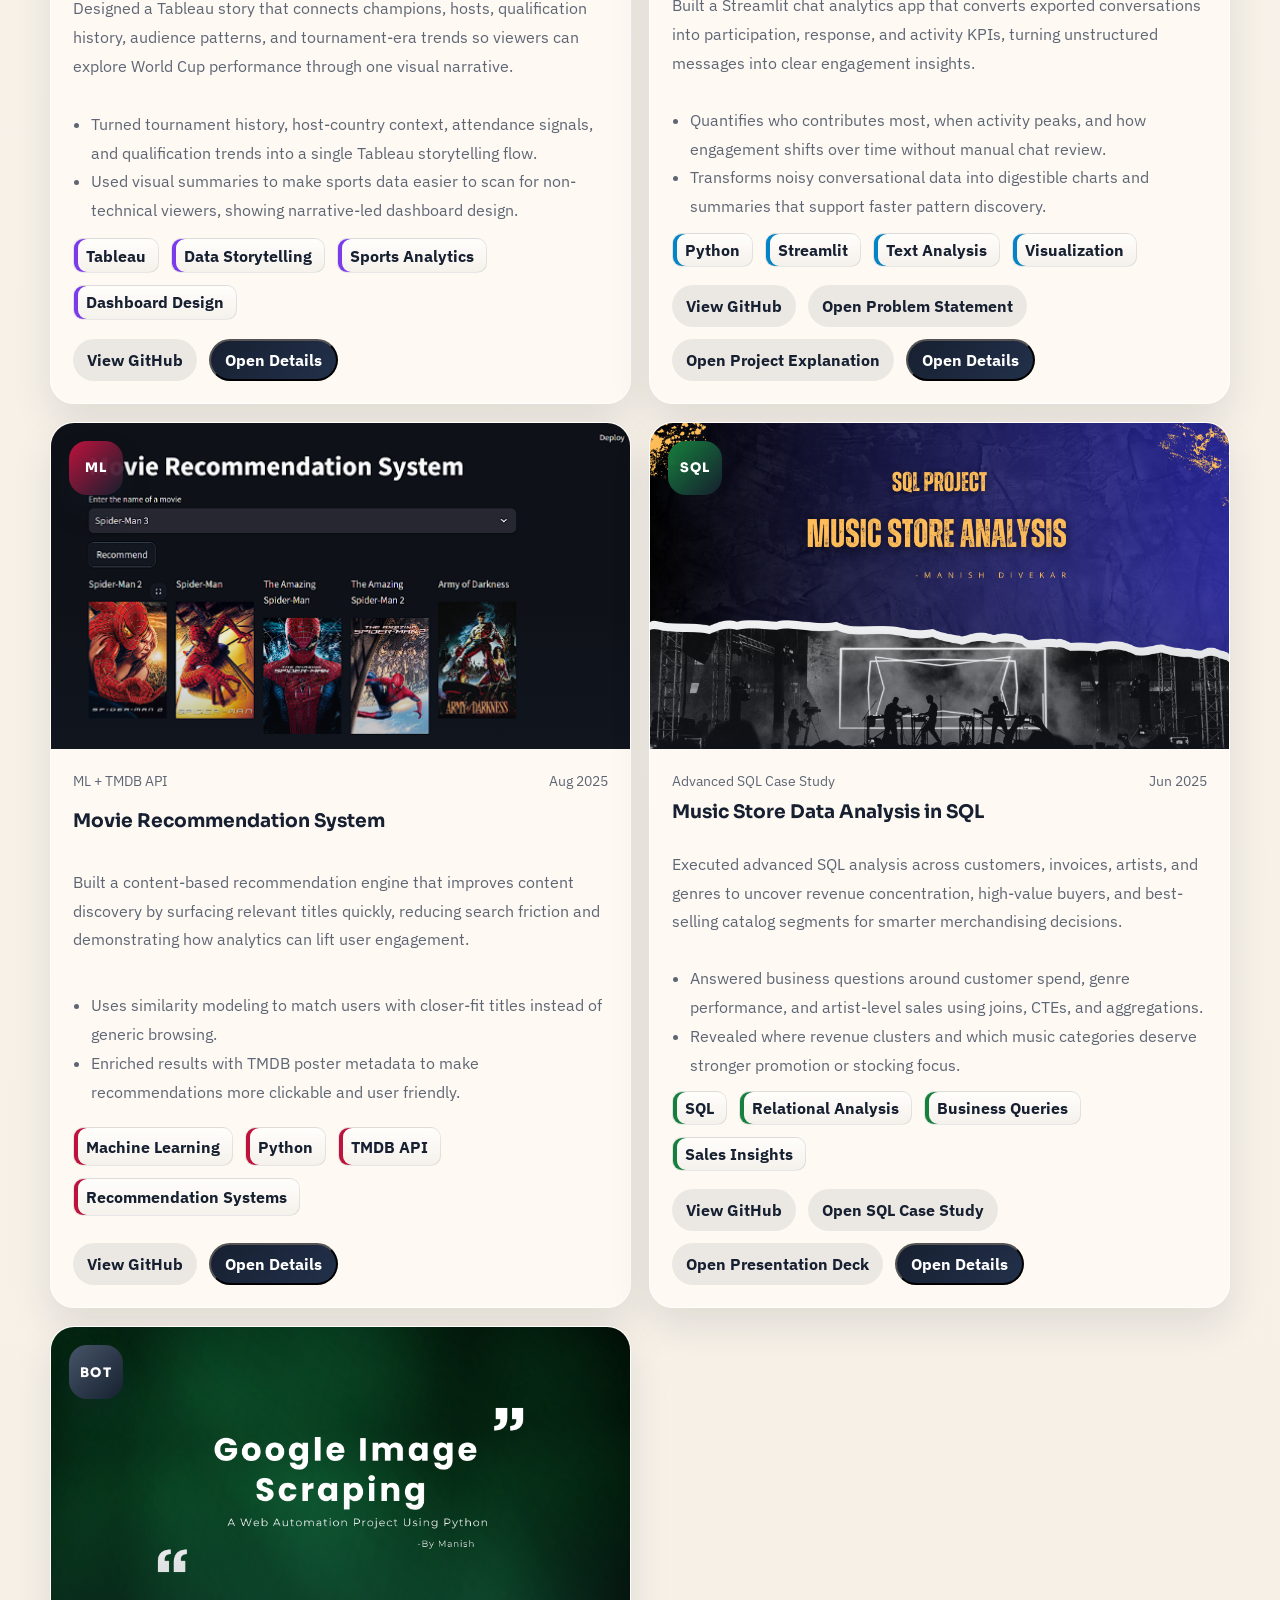
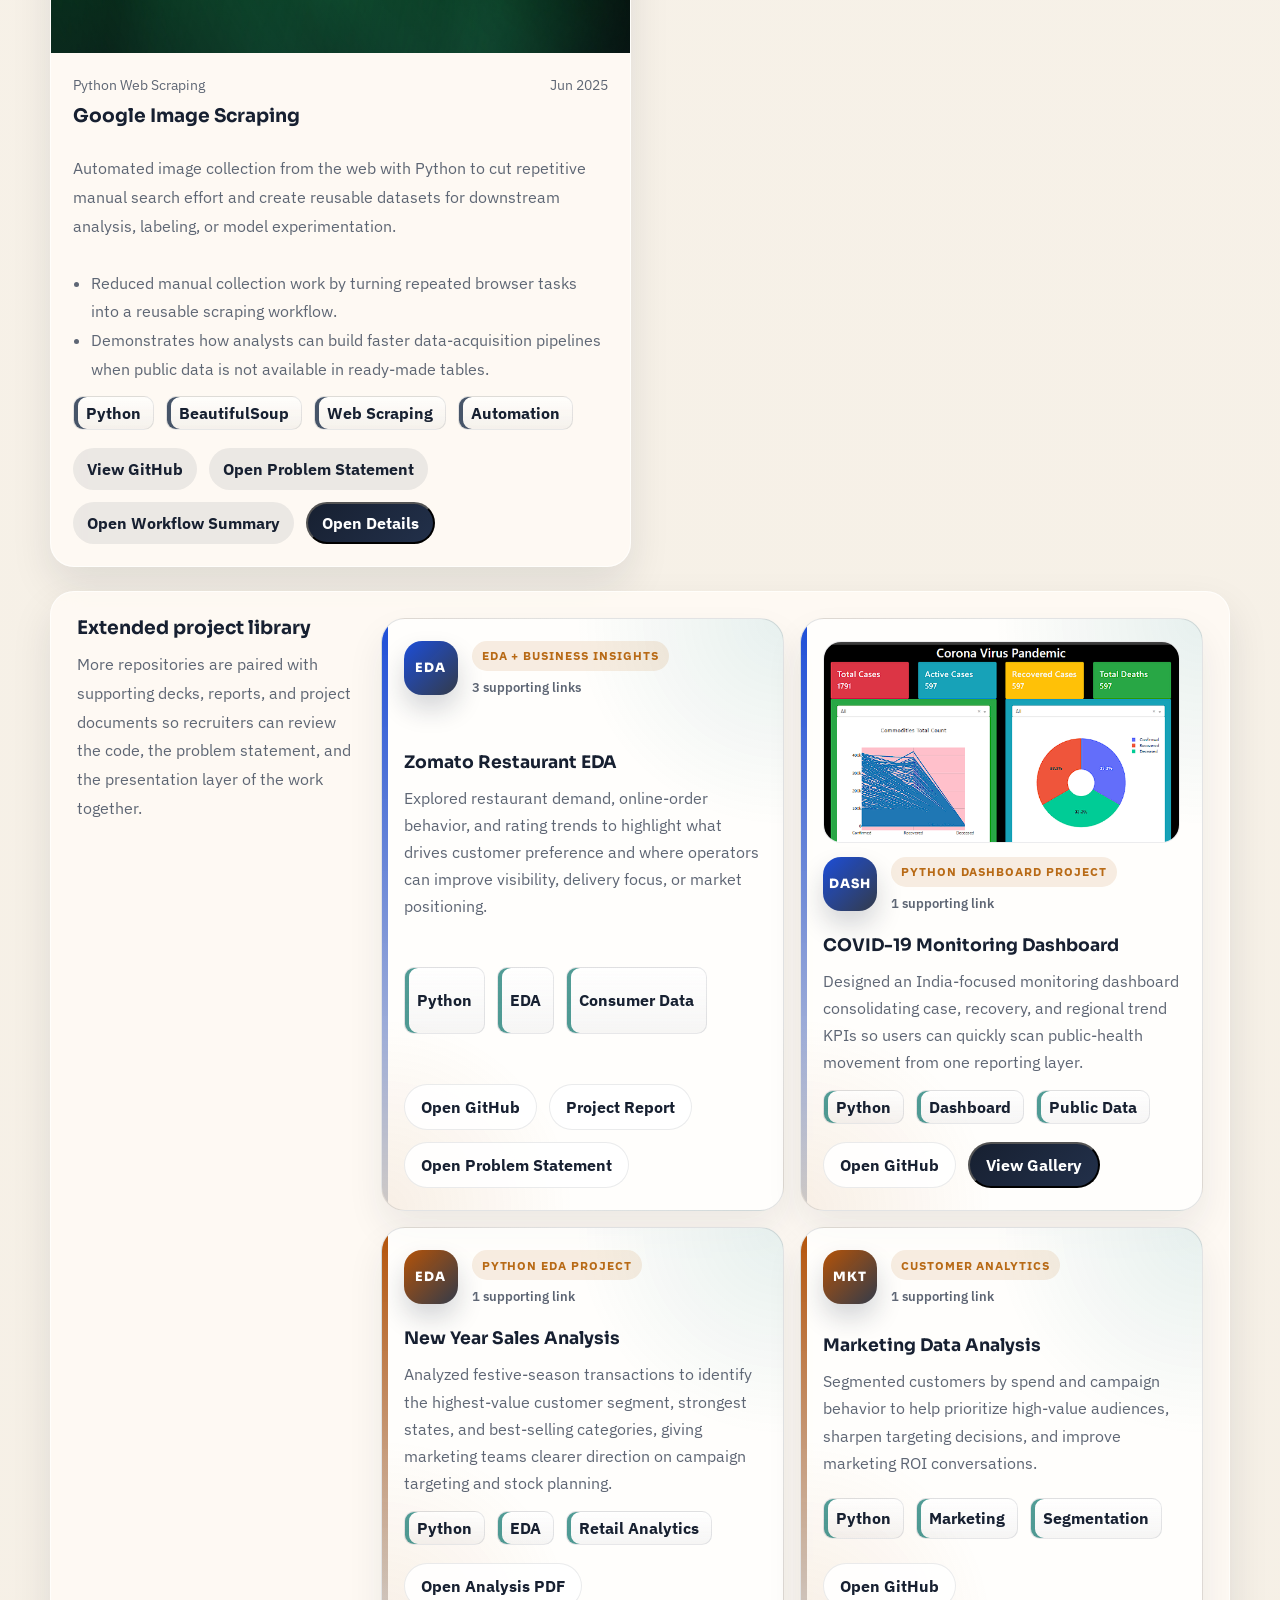
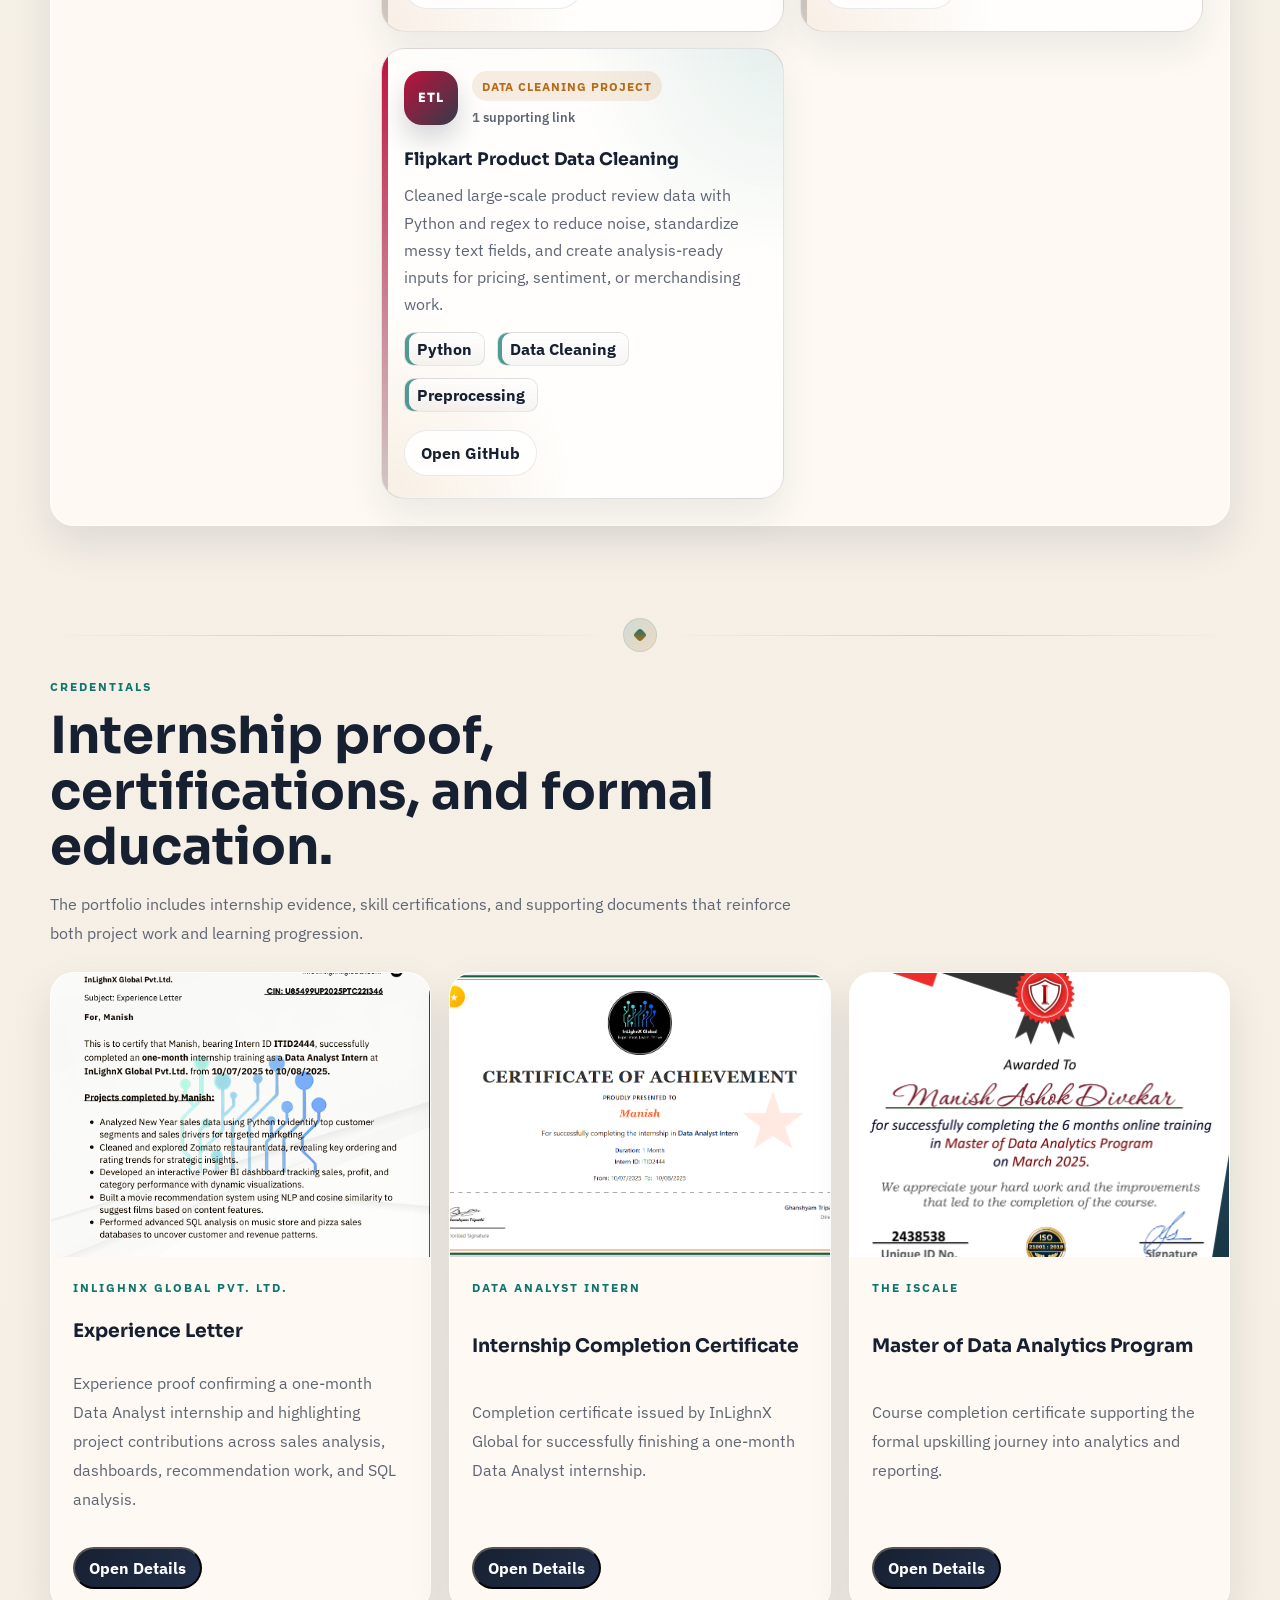
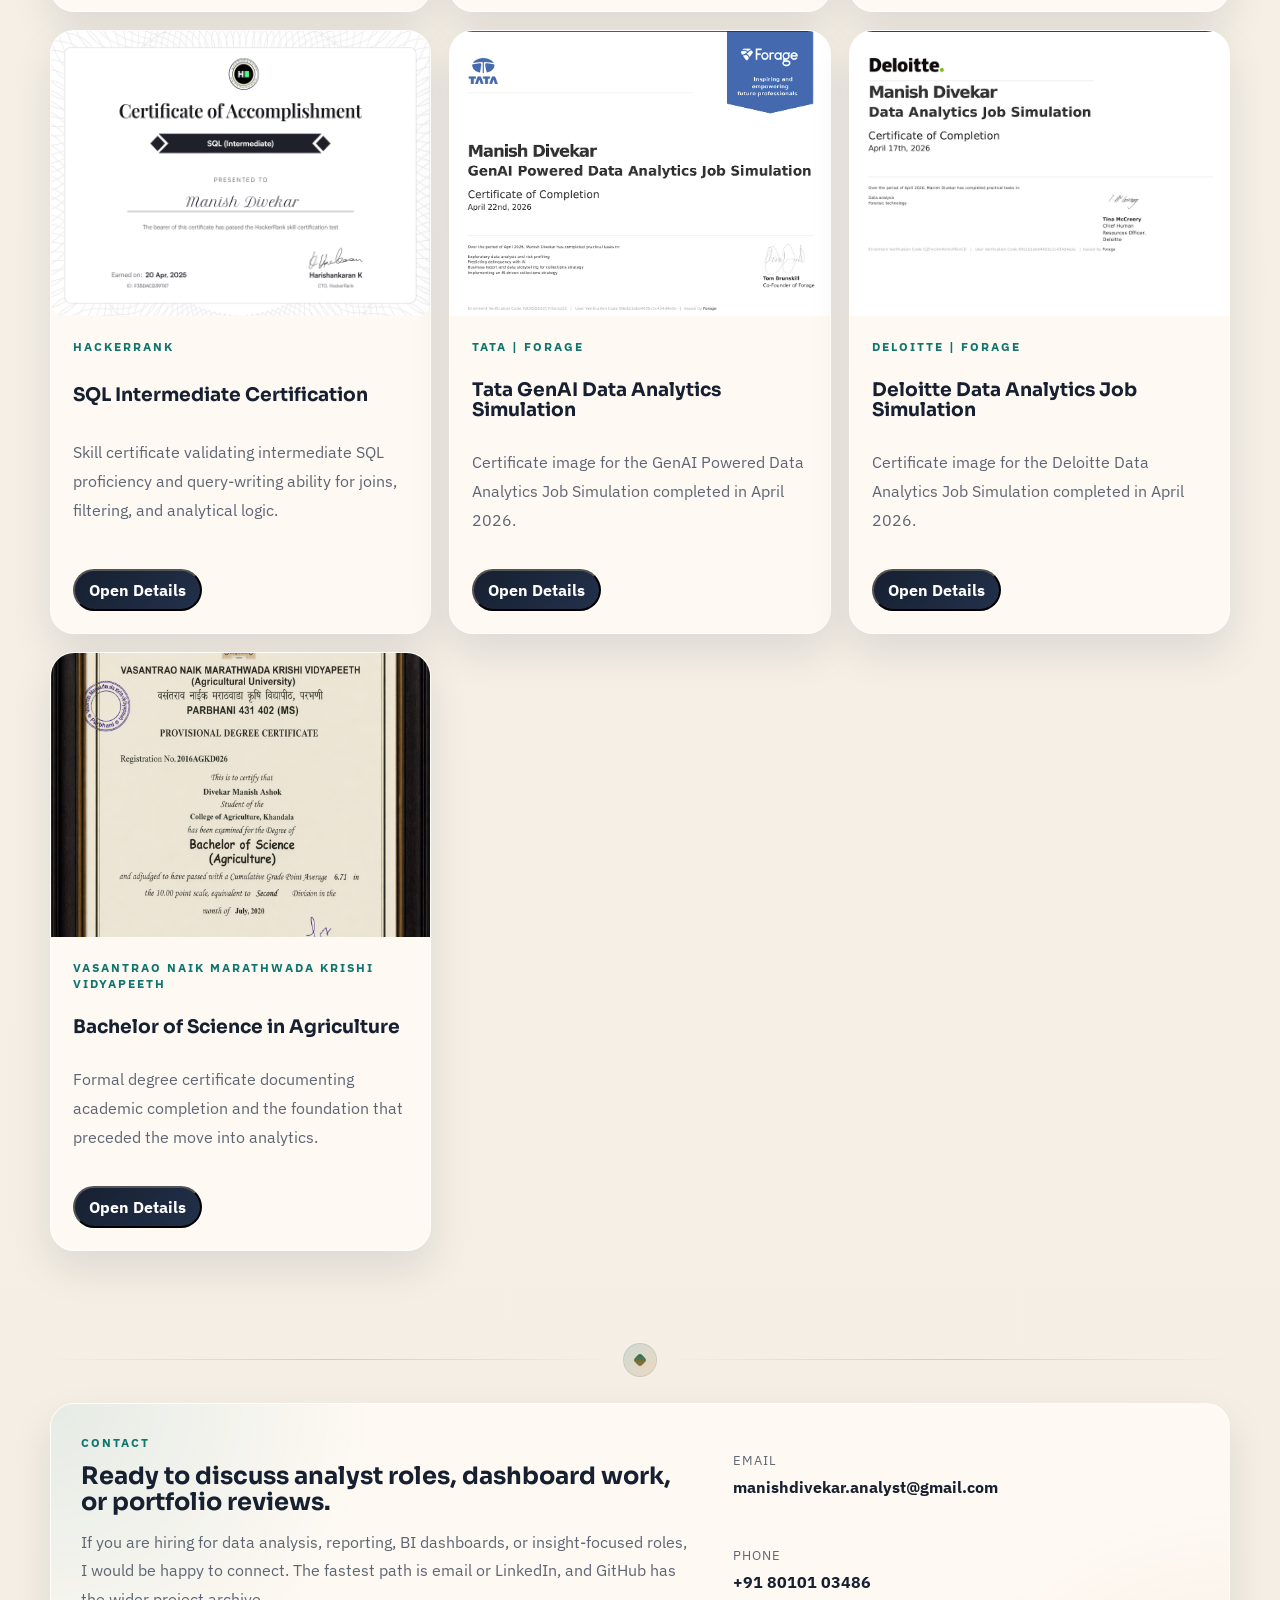
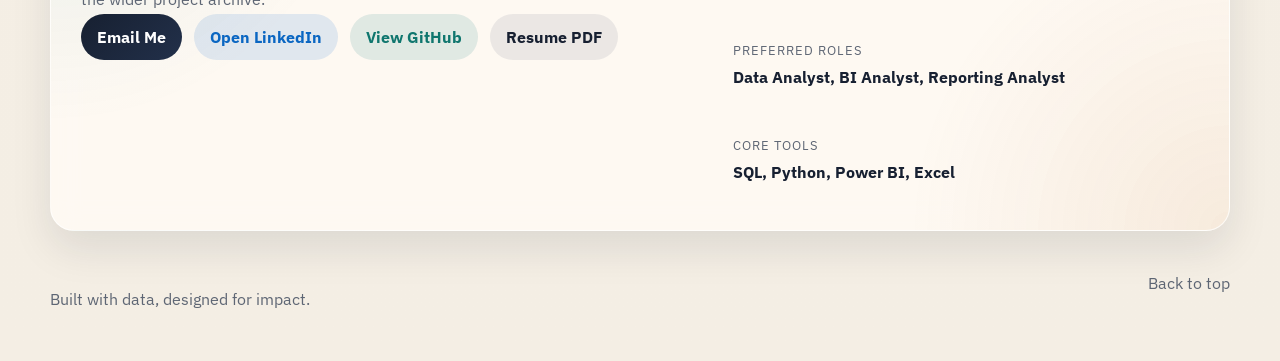
==== commit 9a92179f: "Restore recruiter-facing file links" ====
--- a/index.html
+++ b/index.html
@@ -46,7 +46,7 @@
           <a href="#work">Work</a>
           <a href="#credentials">Credentials</a>
           <a href="#contact">Contact</a>
-          <a class="nav-resume" href="resume.html">Resume</a>
+          <a class="nav-resume" href="assets/docs/Manish_Divekar_DataAnalyst_Resume.pdf" target="_blank" rel="noopener noreferrer">Resume</a>
         </div>
       </nav>
 
@@ -63,7 +63,7 @@
           <div class="hero-actions">
             <a class="button button-primary" href="#work">View Case Studies</a>
             <a class="button button-linkedin" href="https://www.linkedin.com/in/manishsql29/" target="_blank" rel="noopener noreferrer">Open LinkedIn</a>
-            <a class="button button-secondary" href="resume.html">View Resume</a>
+            <a class="button button-secondary" href="assets/docs/Manish_Divekar_DataAnalyst_Resume.pdf" target="_blank" rel="noopener noreferrer">Resume PDF</a>
           </div>
 
           <div class="hero-proof">
@@ -430,7 +430,7 @@
               <a class="button button-primary" href="mailto:manishdivekar.analyst@gmail.com">Email Me</a>
               <a class="button button-linkedin" href="https://www.linkedin.com/in/manishsql29/" target="_blank" rel="noopener noreferrer">Open LinkedIn</a>
               <a class="button button-ghost" href="https://github.com/Manish-2906" target="_blank" rel="noopener noreferrer">View GitHub</a>
-              <a class="button button-secondary" href="resume.html">View Resume</a>
+              <a class="button button-secondary" href="assets/docs/Manish_Divekar_DataAnalyst_Resume.pdf" target="_blank" rel="noopener noreferrer">Resume PDF</a>
             </div>
           </div>
 
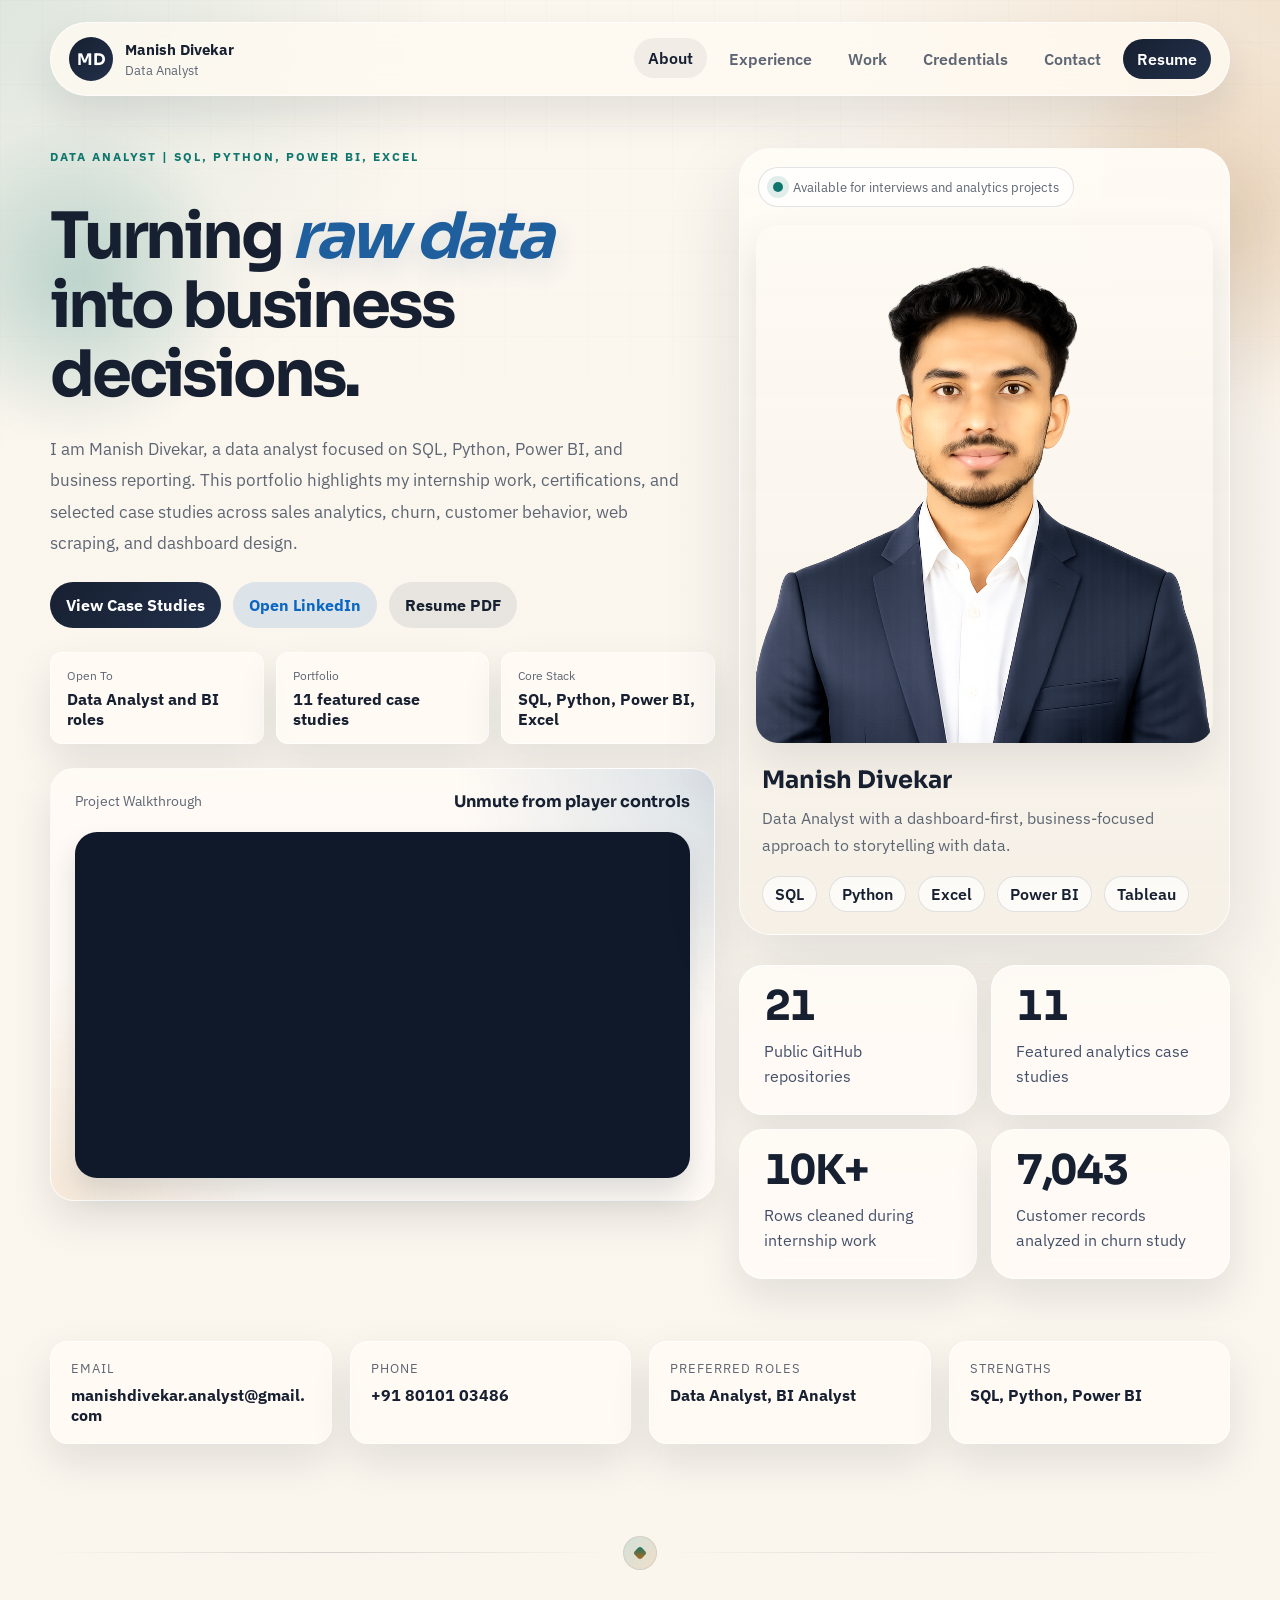
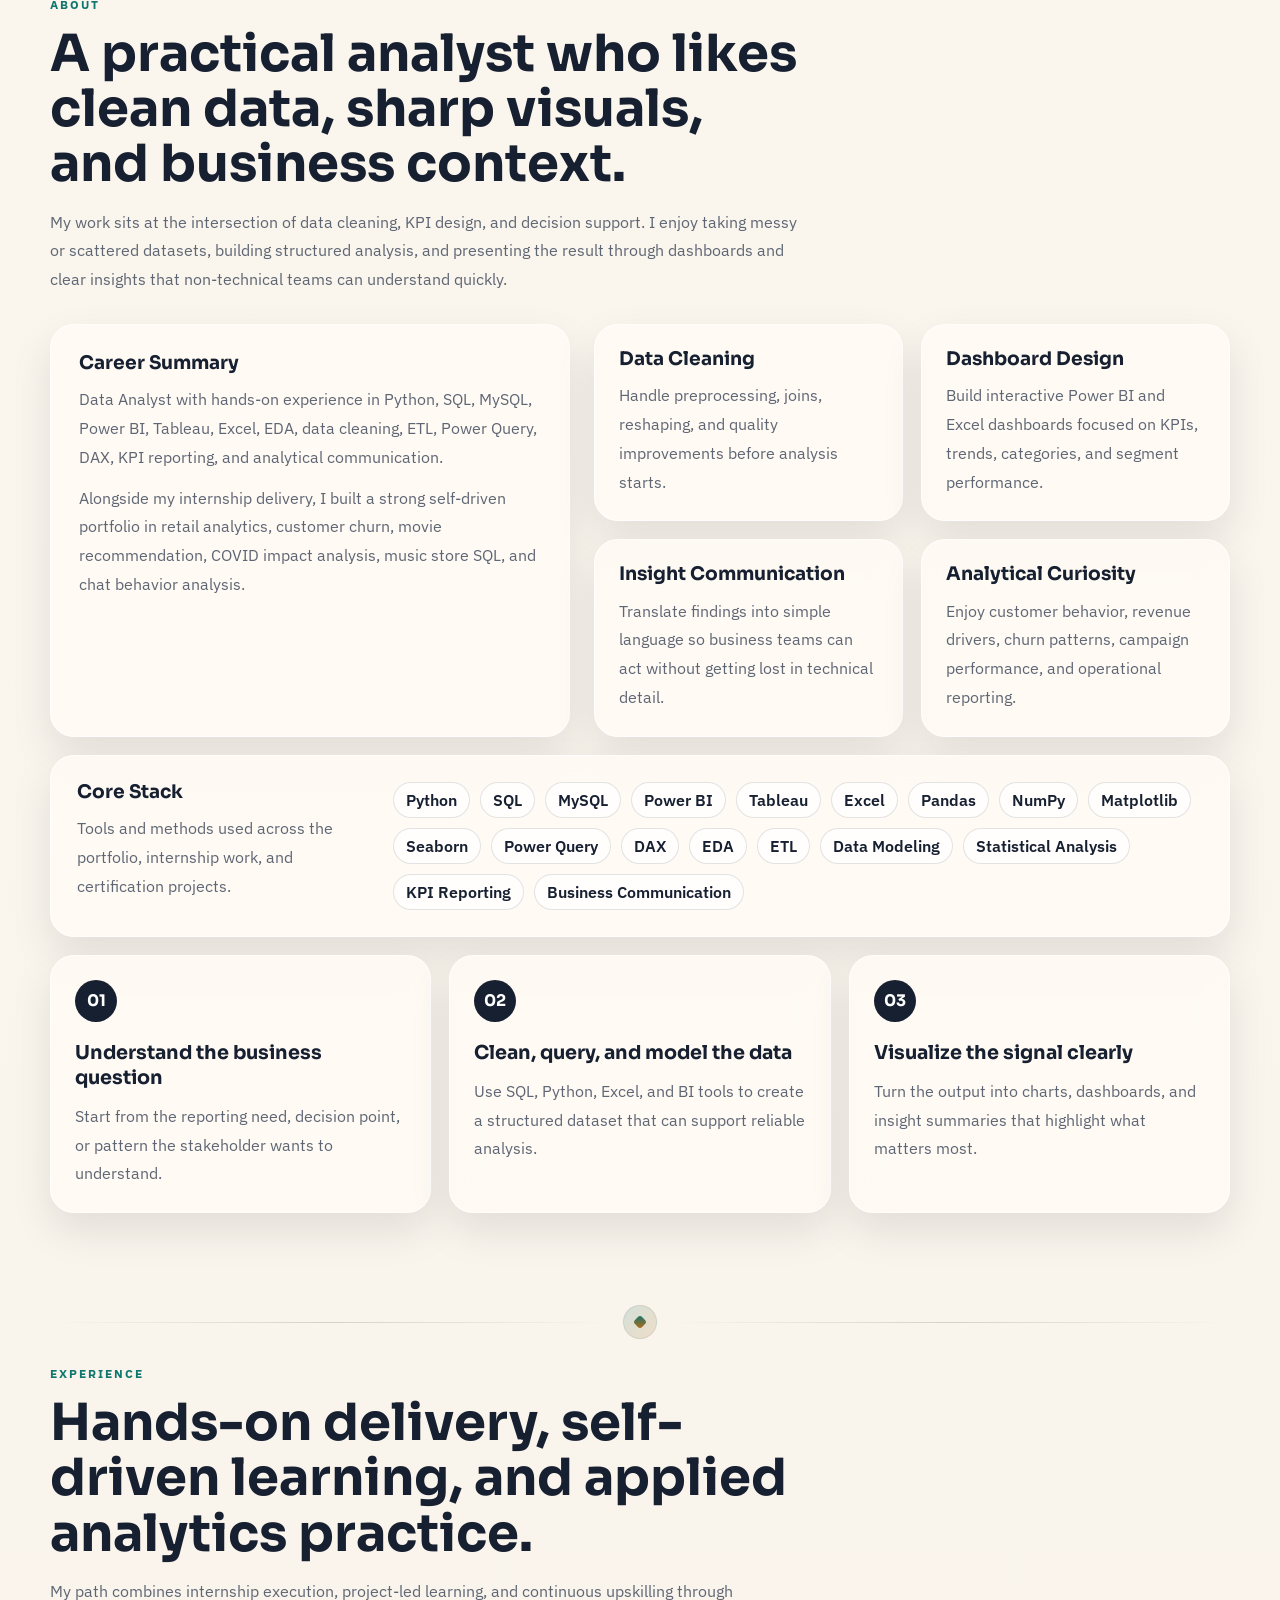
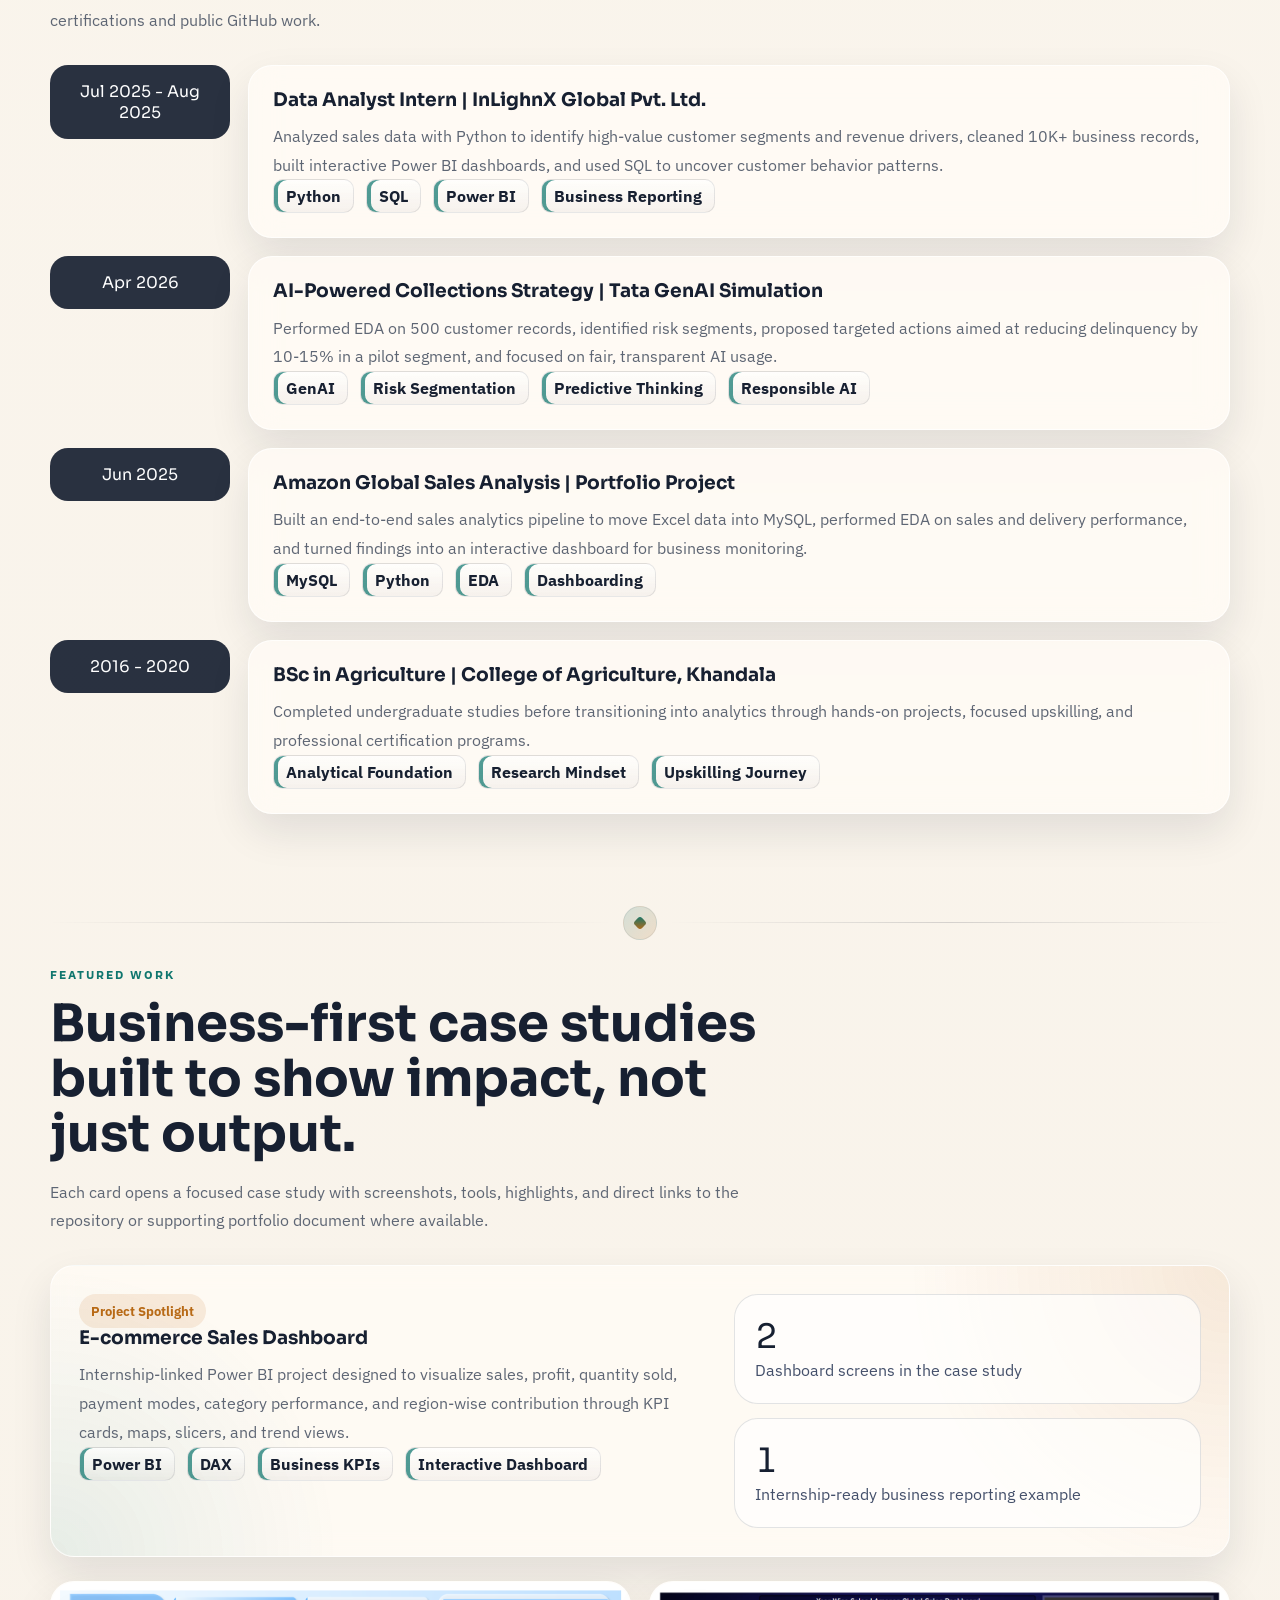
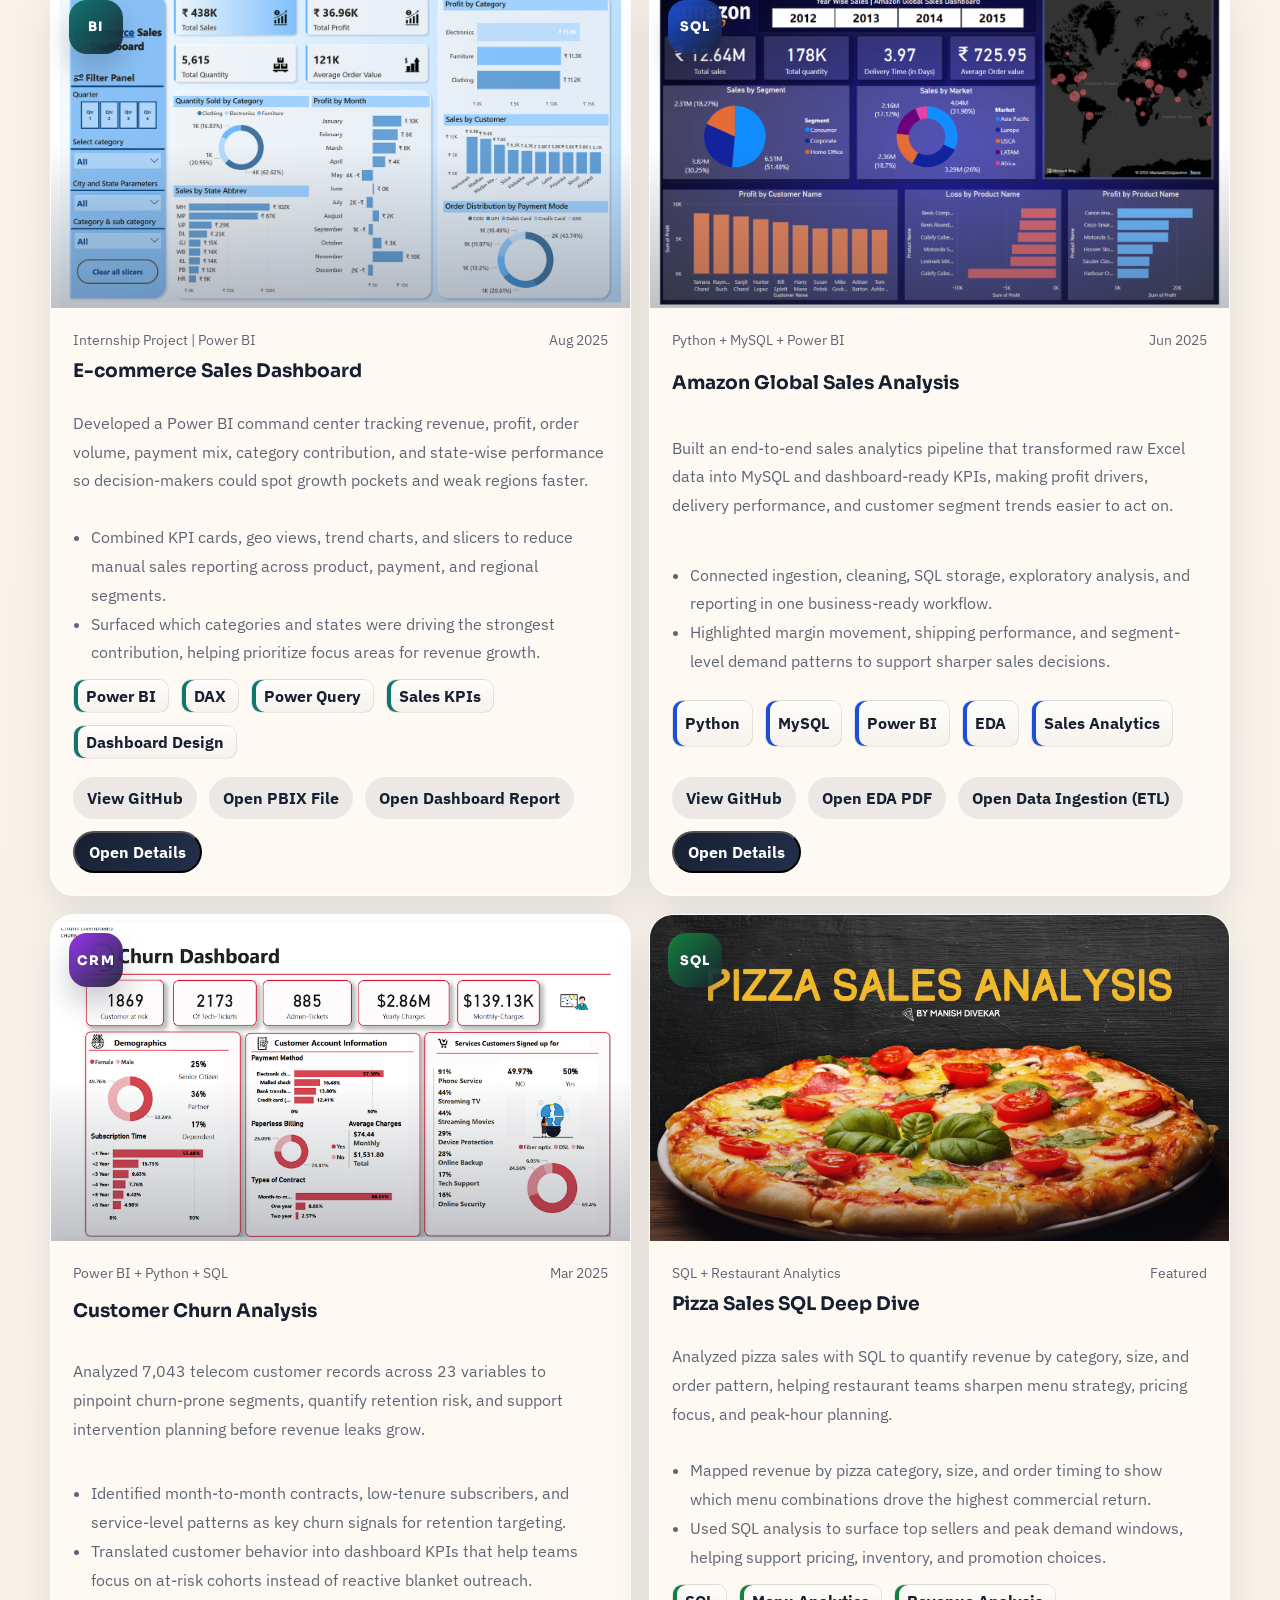
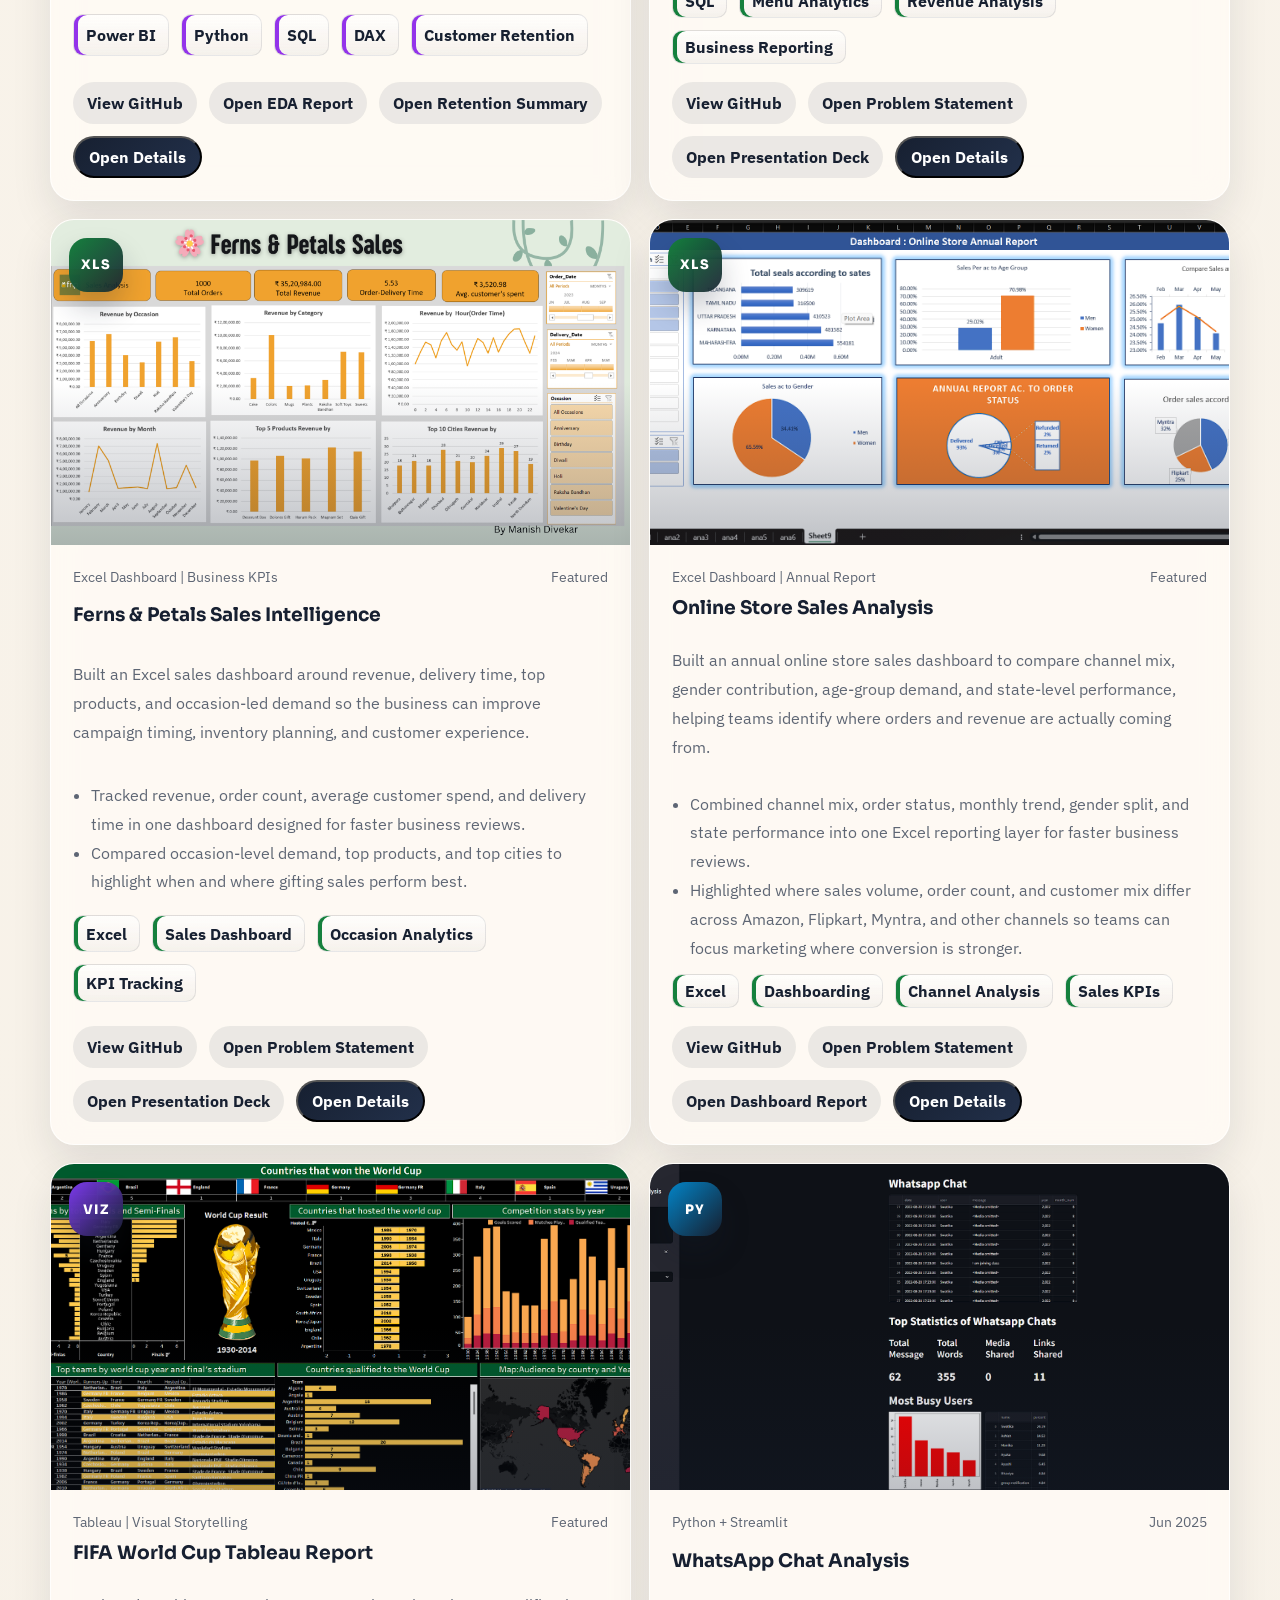
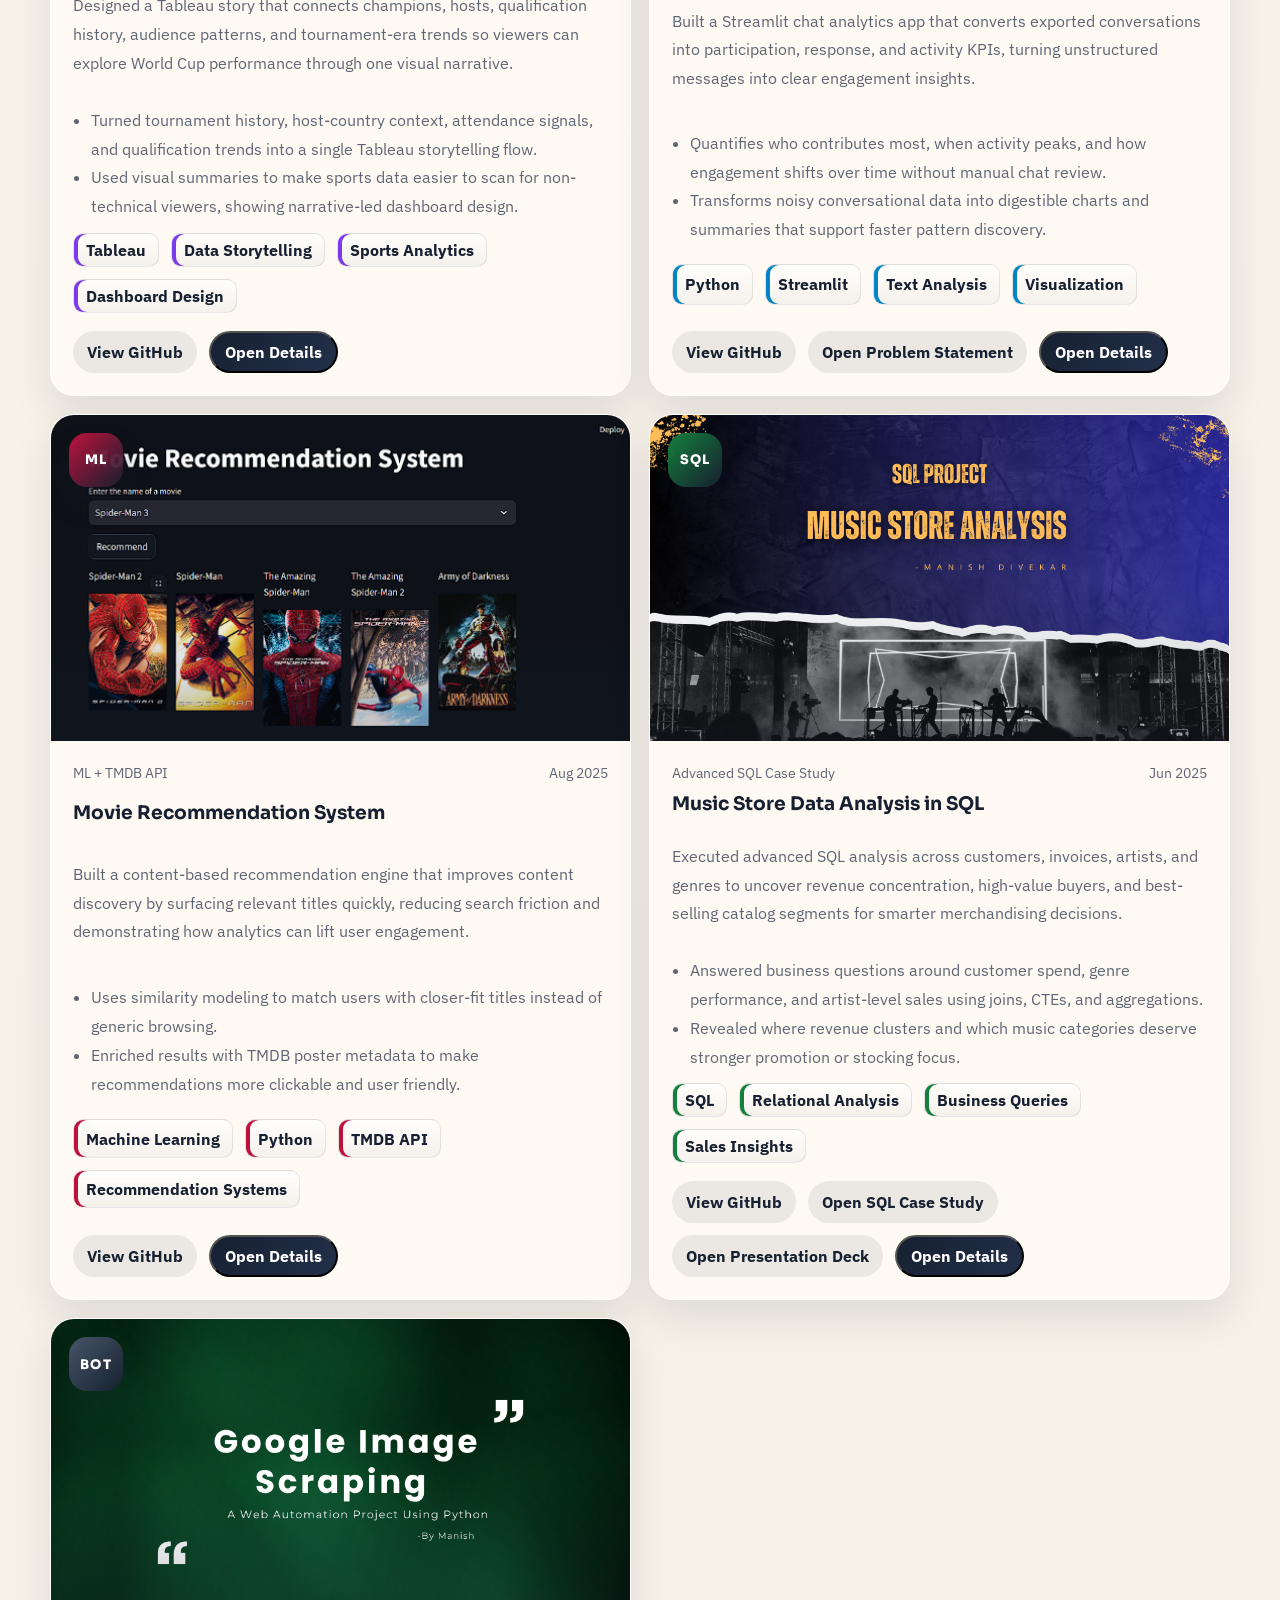
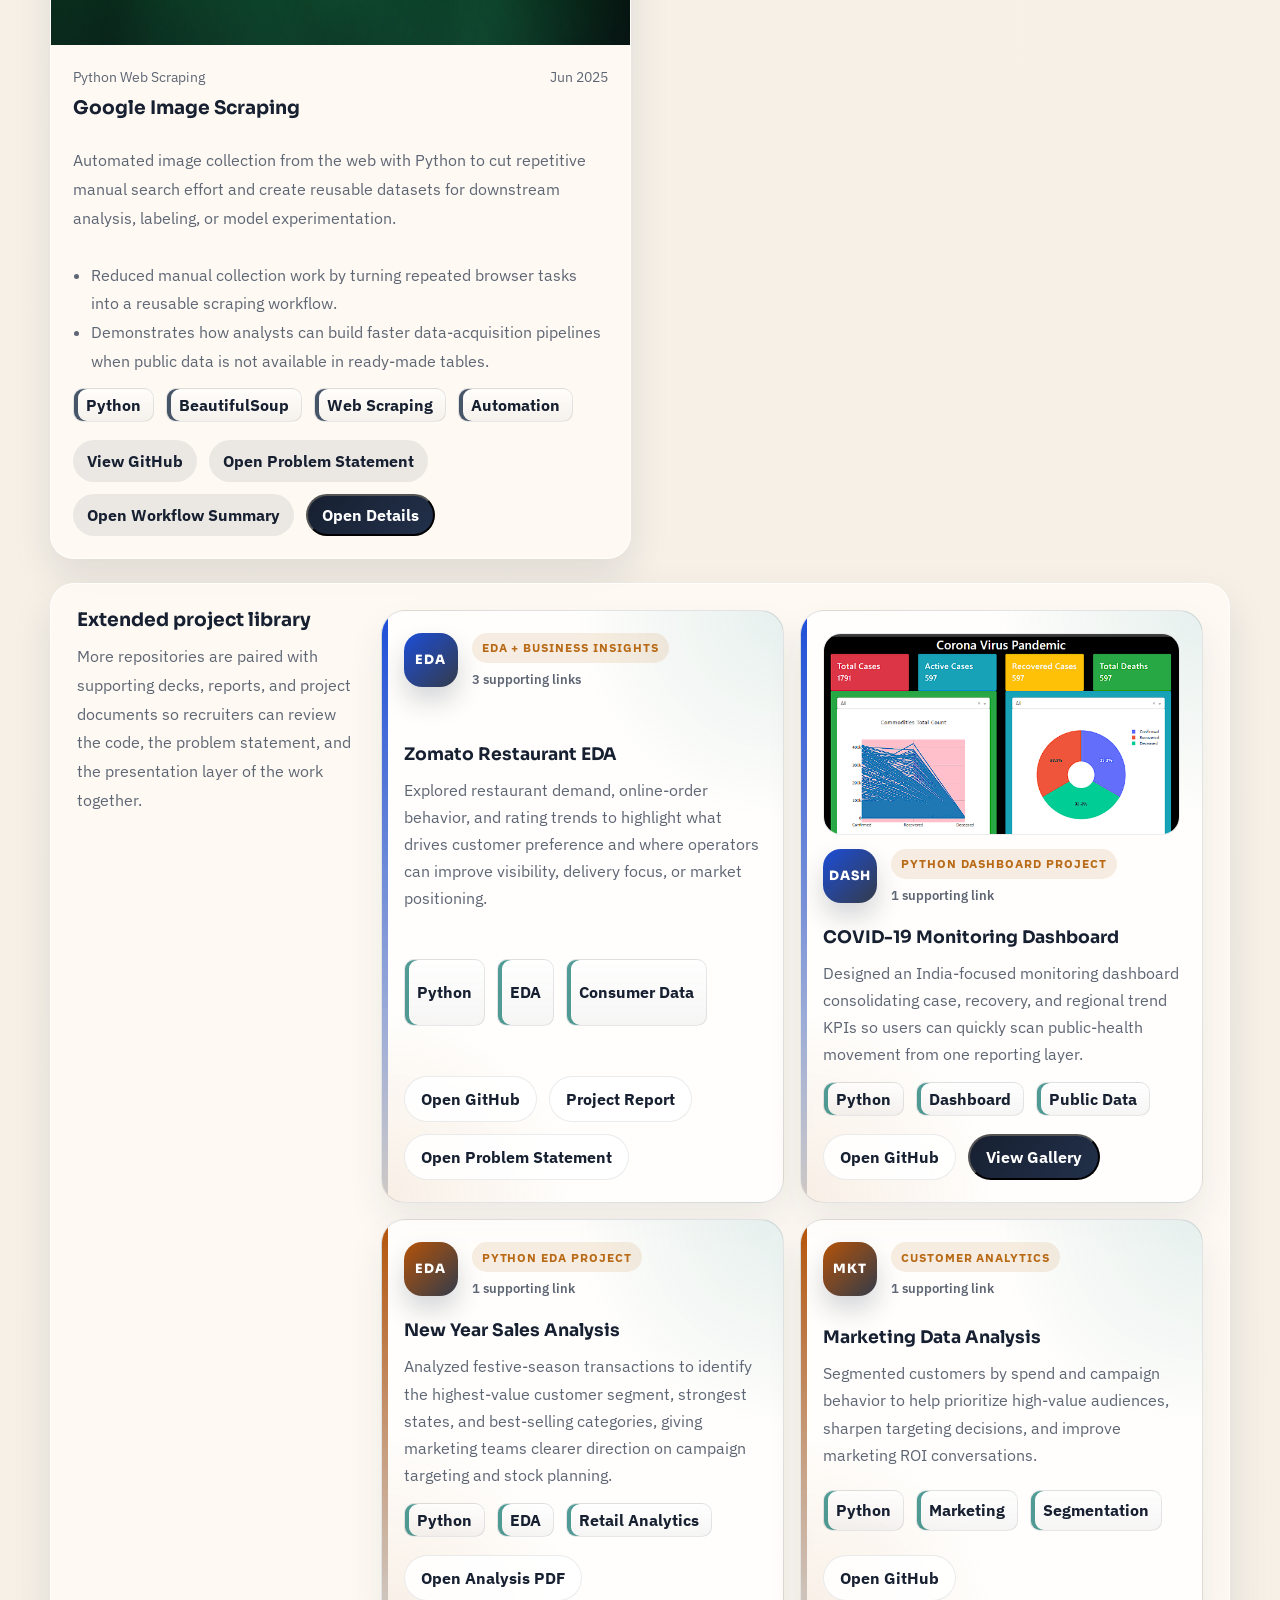
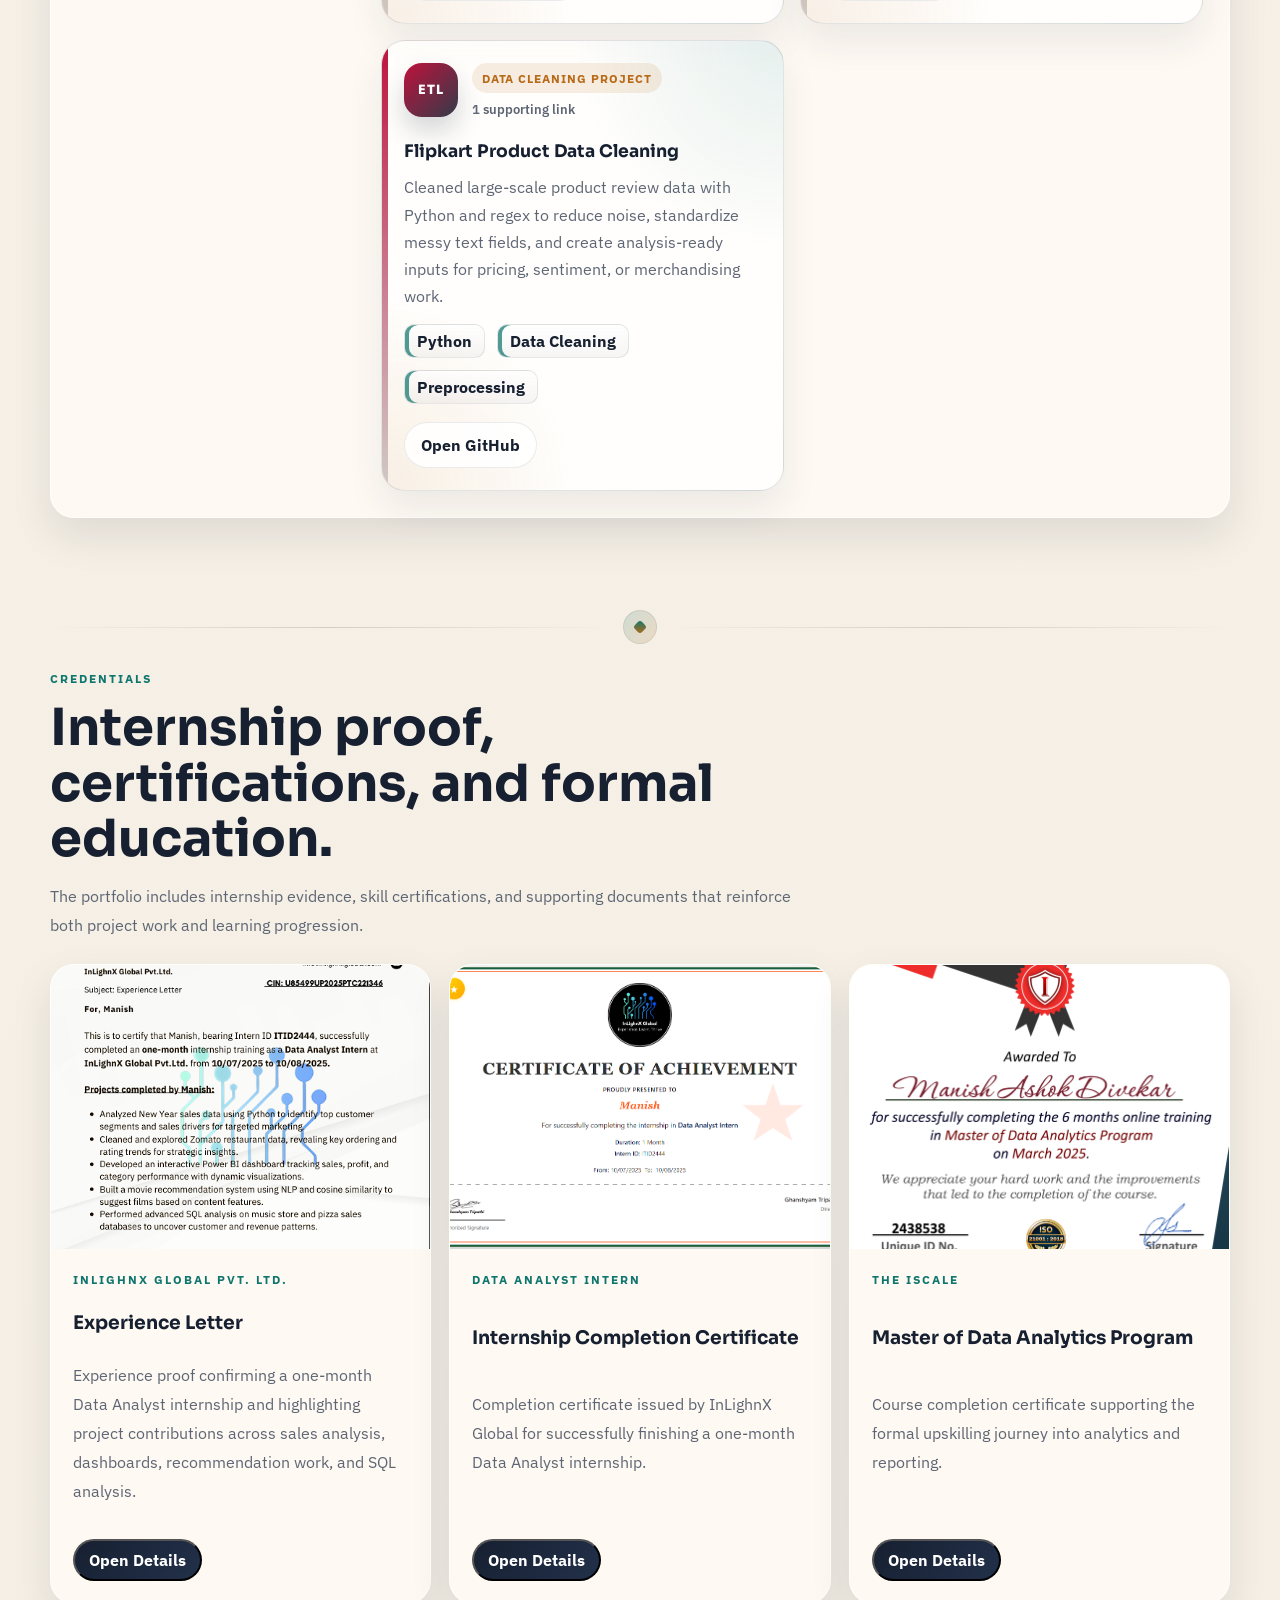
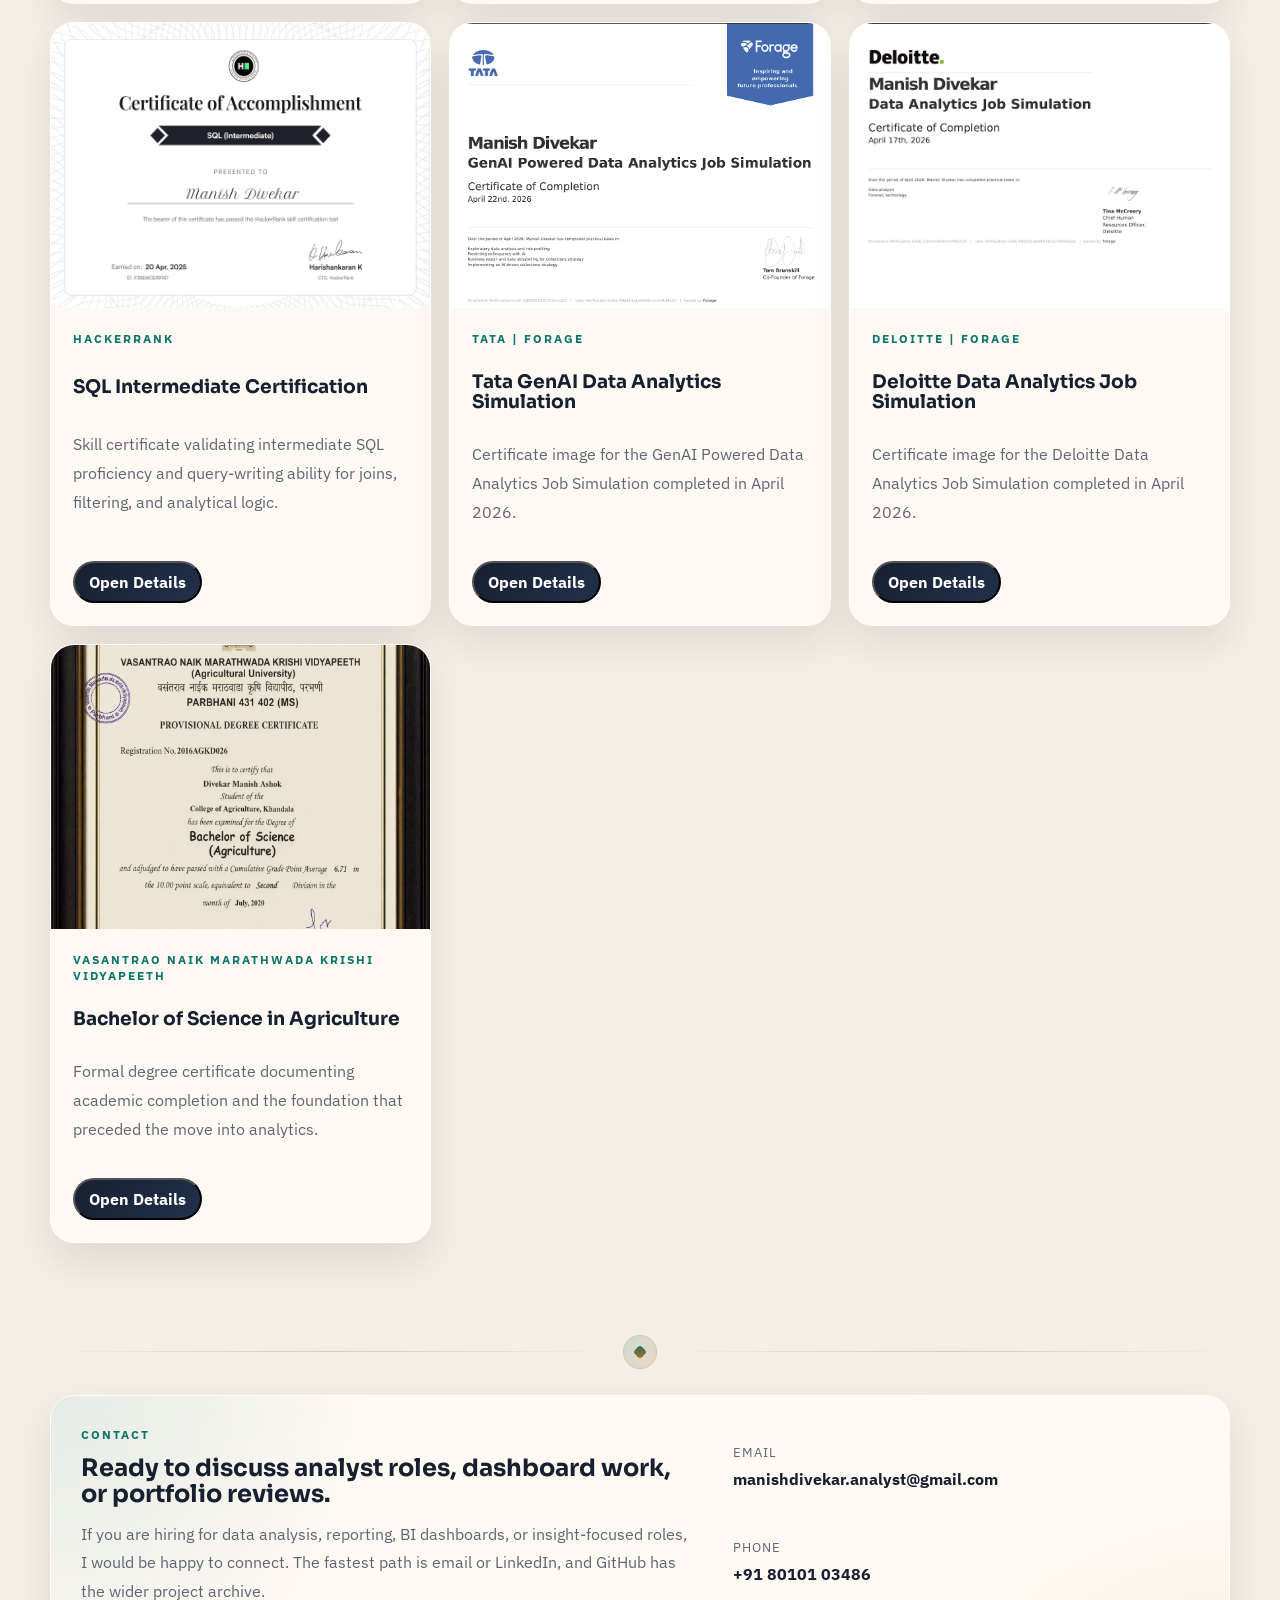
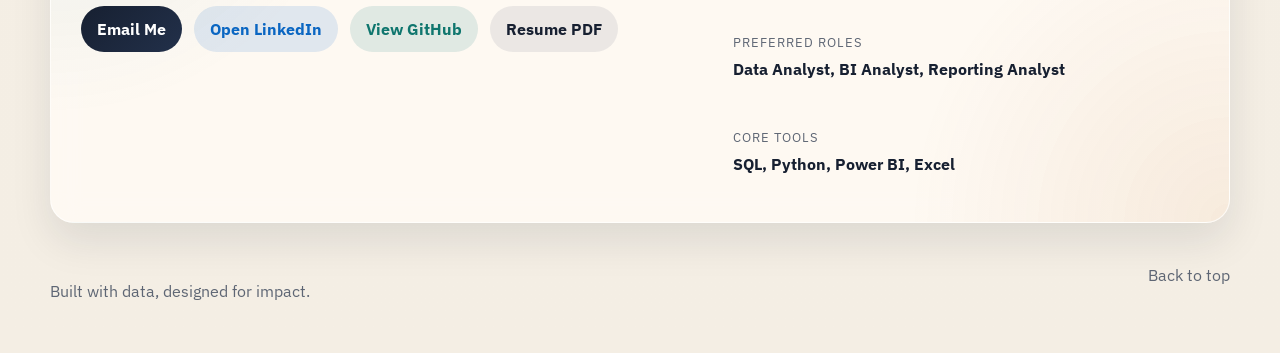
==== commit 34232fb8: "Update published resume link" ====
--- a/index.html
+++ b/index.html
@@ -19,7 +19,7 @@
     href="data:image/svg+xml,%3Csvg xmlns='http://www.w3.org/2000/svg' viewBox='0 0 100 100'%3E%3Crect width='100' height='100' rx='24' fill='%23172031'/%3E%3Cpath d='M22 70V28h10l18 22 18-22h10v42H67V45L50 66 33 45v25H22Z' fill='%23f6efe2'/%3E%3C/svg%3E"
   >
   <link rel="stylesheet" href="styles.css">
-  <script defer src="script.js"></script>
+  <script defer src="script.js?v=20260429-no-explanation"></script>
 </head>
 <body>
   <div class="page-shell">
@@ -46,7 +46,7 @@
           <a href="#work">Work</a>
           <a href="#credentials">Credentials</a>
           <a href="#contact">Contact</a>
-          <a class="nav-resume" href="assets/docs/Manish_Divekar_DataAnalyst_Resume.pdf" target="_blank" rel="noopener noreferrer">Resume</a>
+          <a class="nav-resume" href="assets/docs/Manish_DataAnalyst_Resume1.pdf" target="_blank" rel="noopener noreferrer">Resume</a>
         </div>
       </nav>
 
@@ -63,7 +63,7 @@
           <div class="hero-actions">
             <a class="button button-primary" href="#work">View Case Studies</a>
             <a class="button button-linkedin" href="https://www.linkedin.com/in/manishsql29/" target="_blank" rel="noopener noreferrer">Open LinkedIn</a>
-            <a class="button button-secondary" href="assets/docs/Manish_Divekar_DataAnalyst_Resume.pdf" target="_blank" rel="noopener noreferrer">Resume PDF</a>
+            <a class="button button-secondary" href="assets/docs/Manish_DataAnalyst_Resume1.pdf" target="_blank" rel="noopener noreferrer">Resume PDF</a>
           </div>
 
           <div class="hero-proof">
@@ -81,7 +81,7 @@
             </div>
           </div>
 
-          <div class="hero-video-card" data-animate aria-label="Project explanation video">
+          <div class="hero-video-card" data-animate aria-label="Portfolio walkthrough video">
             <div class="hero-video-top">
               <span>Project Walkthrough</span>
               <strong>Unmute from player controls</strong>
@@ -90,7 +90,7 @@
               <iframe
                 id="heroVideoFrame"
                 data-src="https://www.youtube.com/embed/62I57MIY5rQ?autoplay=1&mute=1&controls=1&rel=0&modestbranding=1&playsinline=1&loop=1&playlist=62I57MIY5rQ"
-                title="COVID-19 Impact Analysis project explanation video"
+                title="COVID-19 Impact Analysis walkthrough video"
                 referrerpolicy="strict-origin-when-cross-origin"
                 allow="accelerometer; autoplay; clipboard-write; encrypted-media; gyroscope; picture-in-picture"
                 allowfullscreen
@@ -430,7 +430,7 @@
               <a class="button button-primary" href="mailto:manishdivekar.analyst@gmail.com">Email Me</a>
               <a class="button button-linkedin" href="https://www.linkedin.com/in/manishsql29/" target="_blank" rel="noopener noreferrer">Open LinkedIn</a>
               <a class="button button-ghost" href="https://github.com/Manish-2906" target="_blank" rel="noopener noreferrer">View GitHub</a>
-              <a class="button button-secondary" href="assets/docs/Manish_Divekar_DataAnalyst_Resume.pdf" target="_blank" rel="noopener noreferrer">Resume PDF</a>
+              <a class="button button-secondary" href="assets/docs/Manish_DataAnalyst_Resume1.pdf" target="_blank" rel="noopener noreferrer">Resume PDF</a>
             </div>
           </div>
 
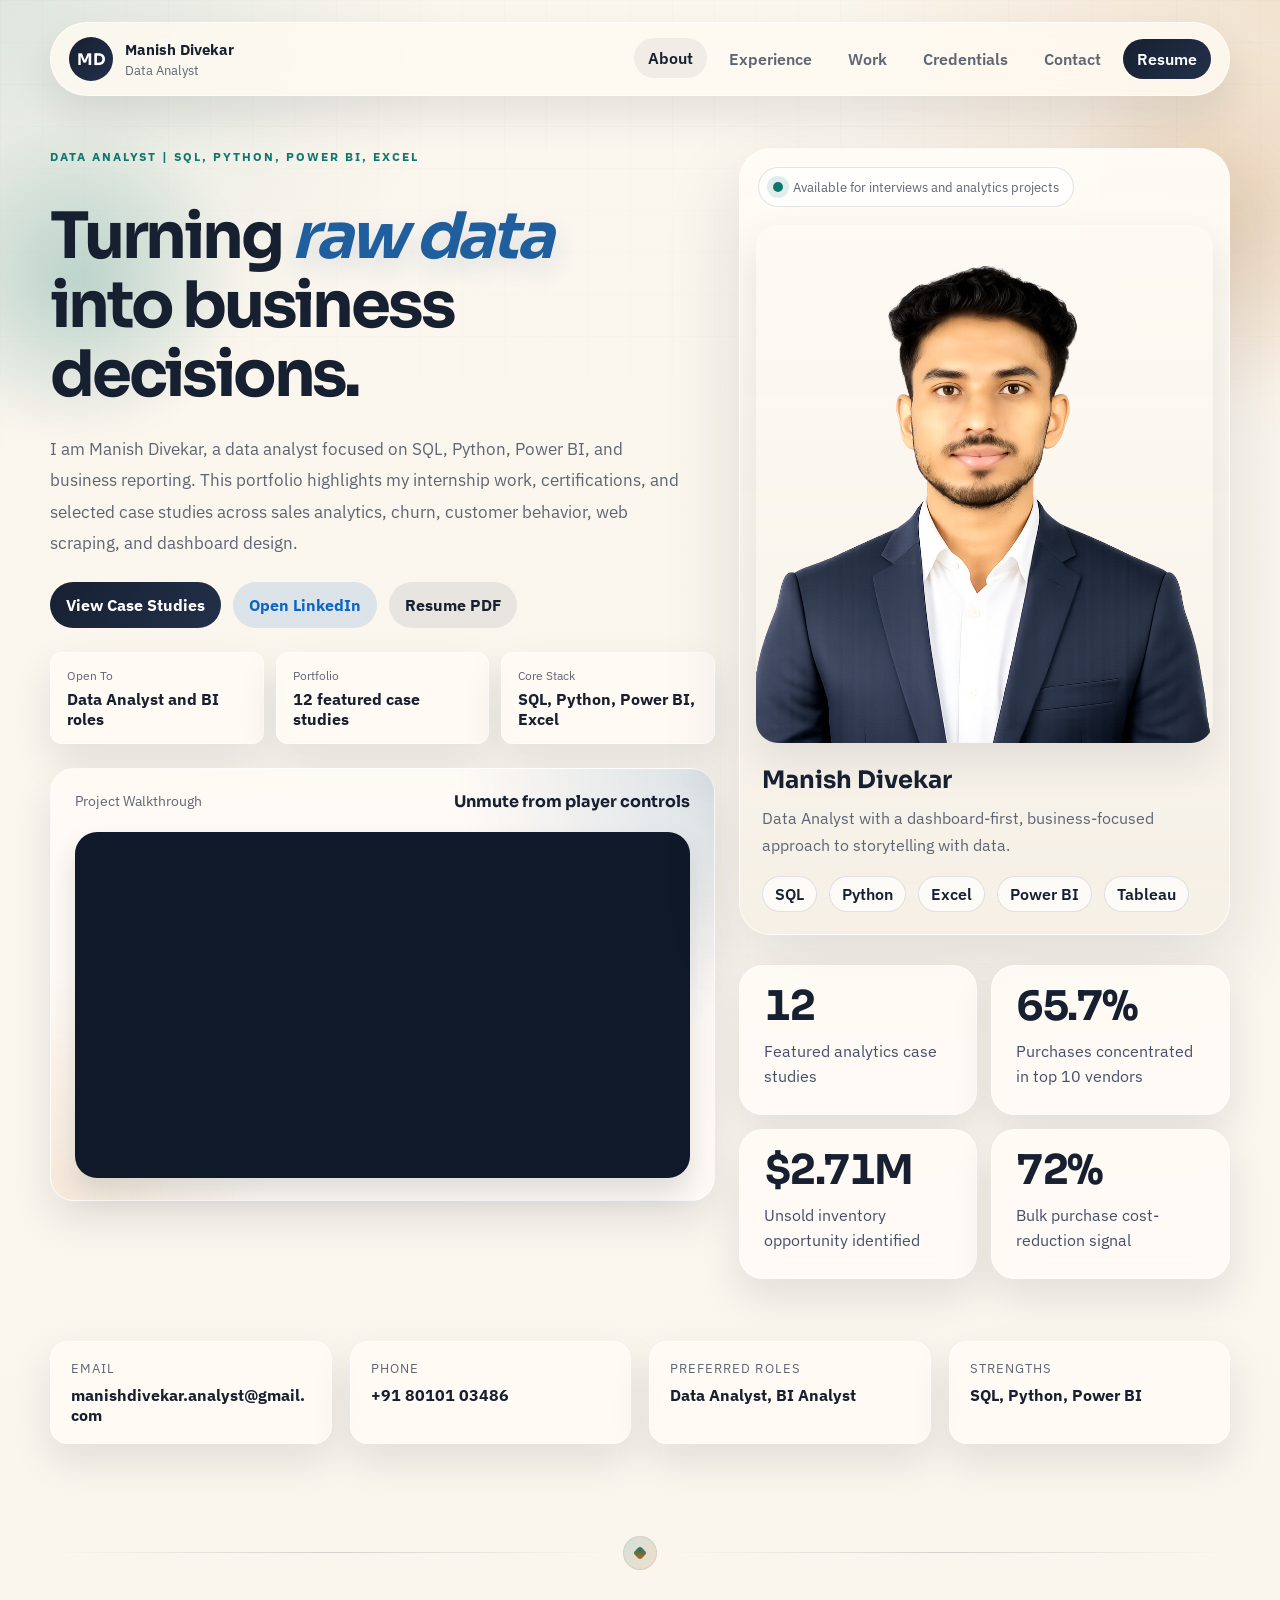
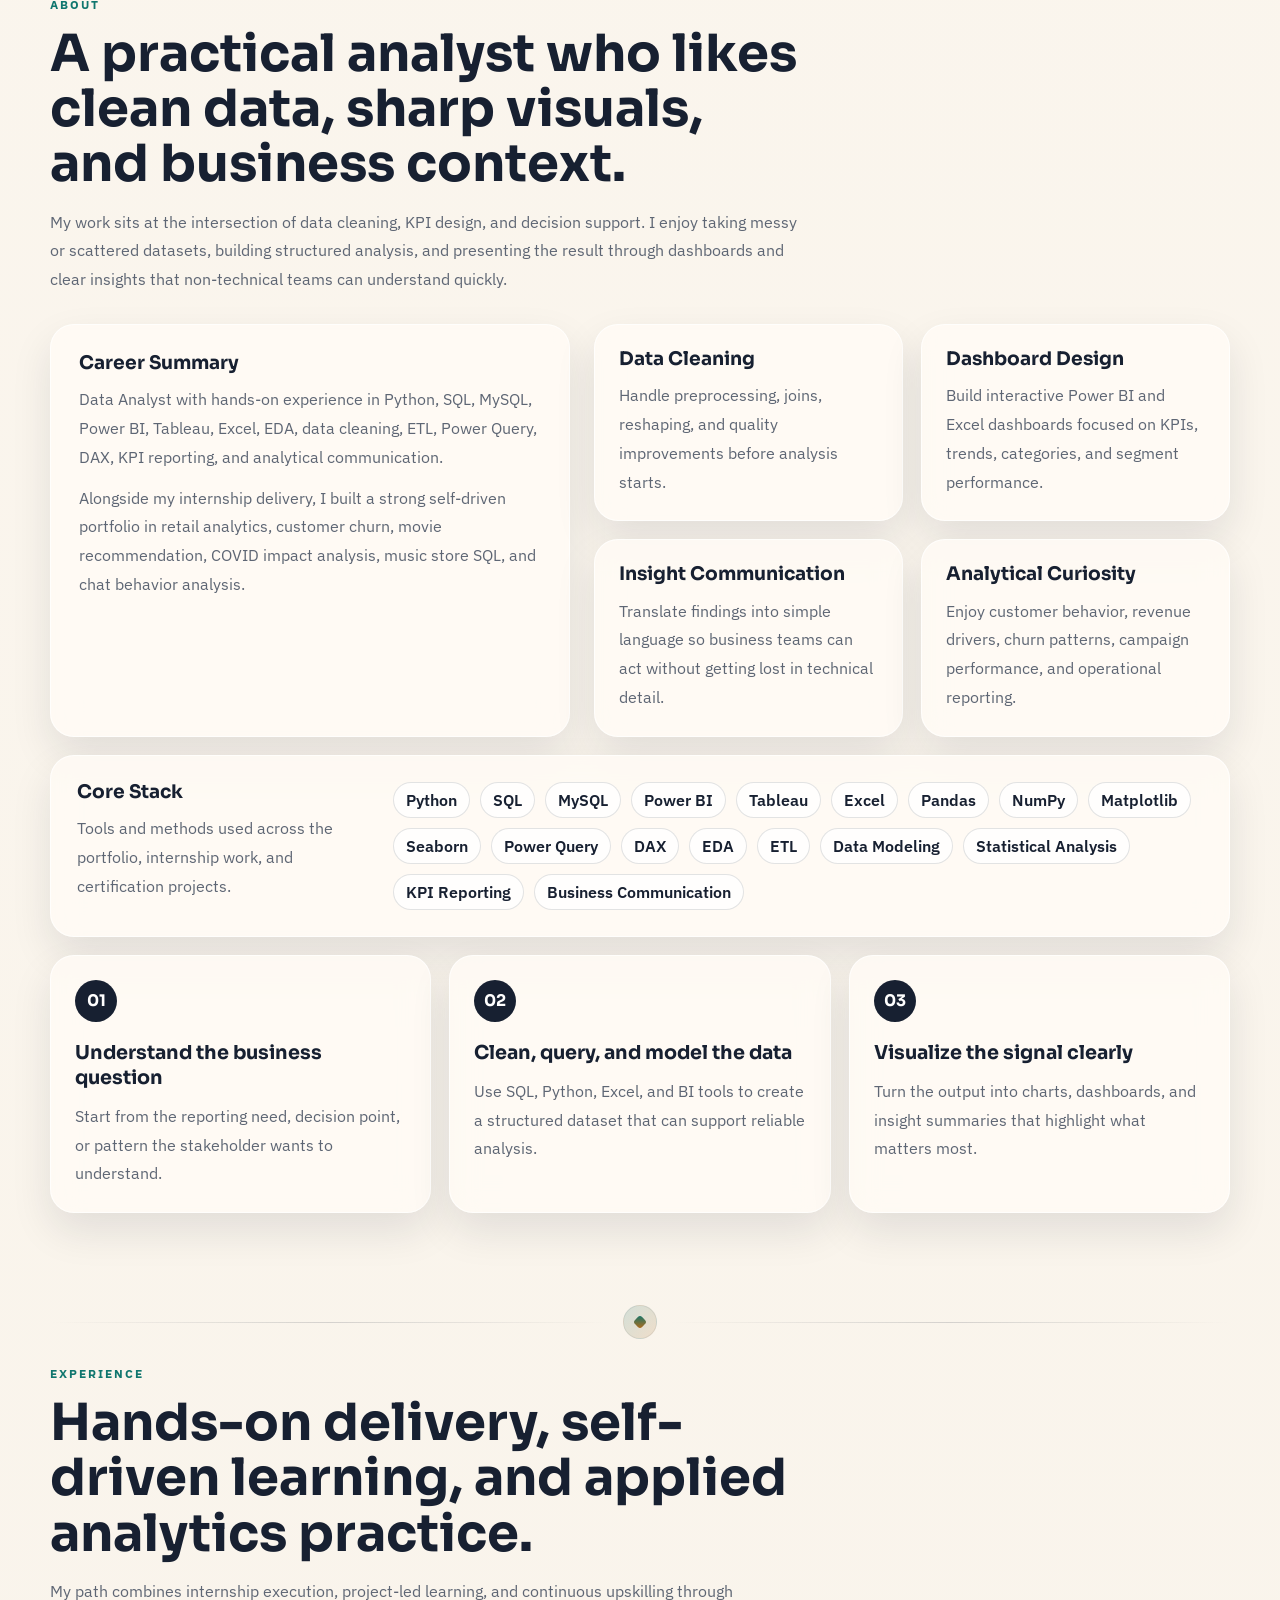
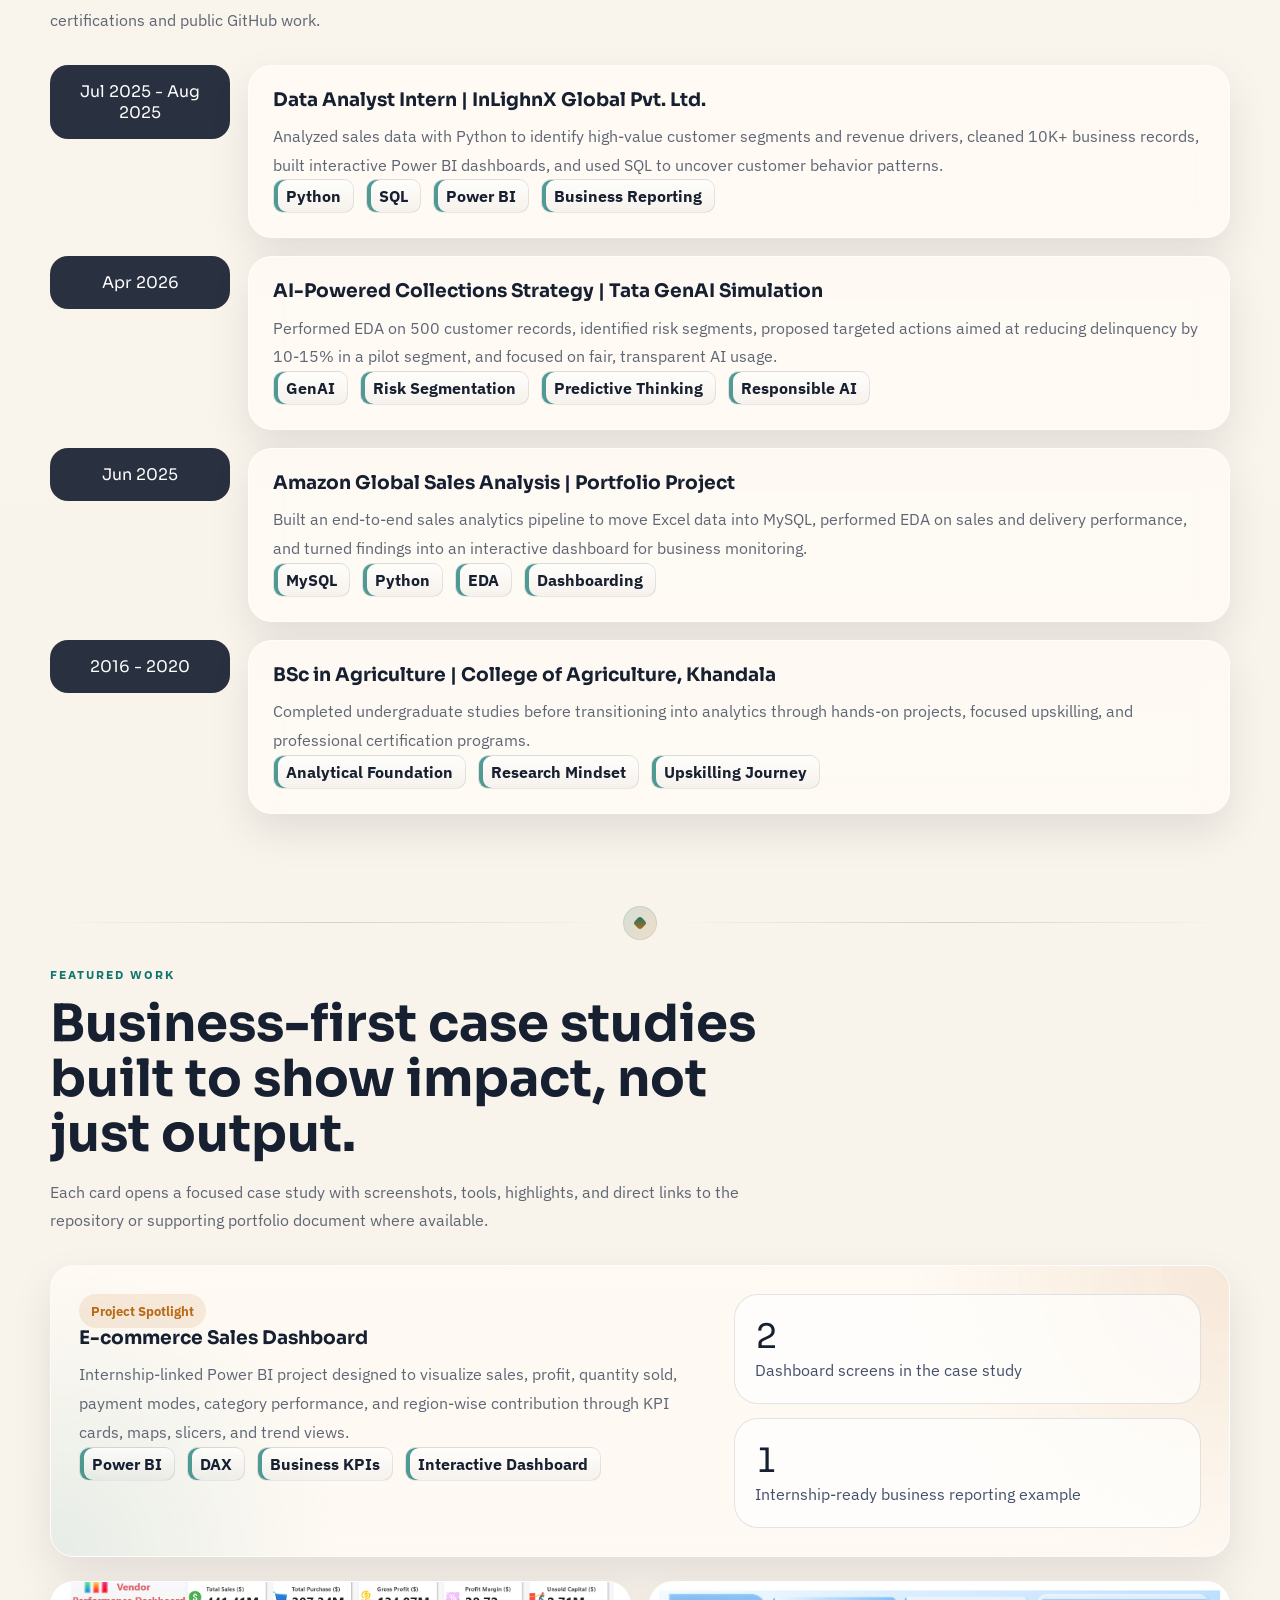
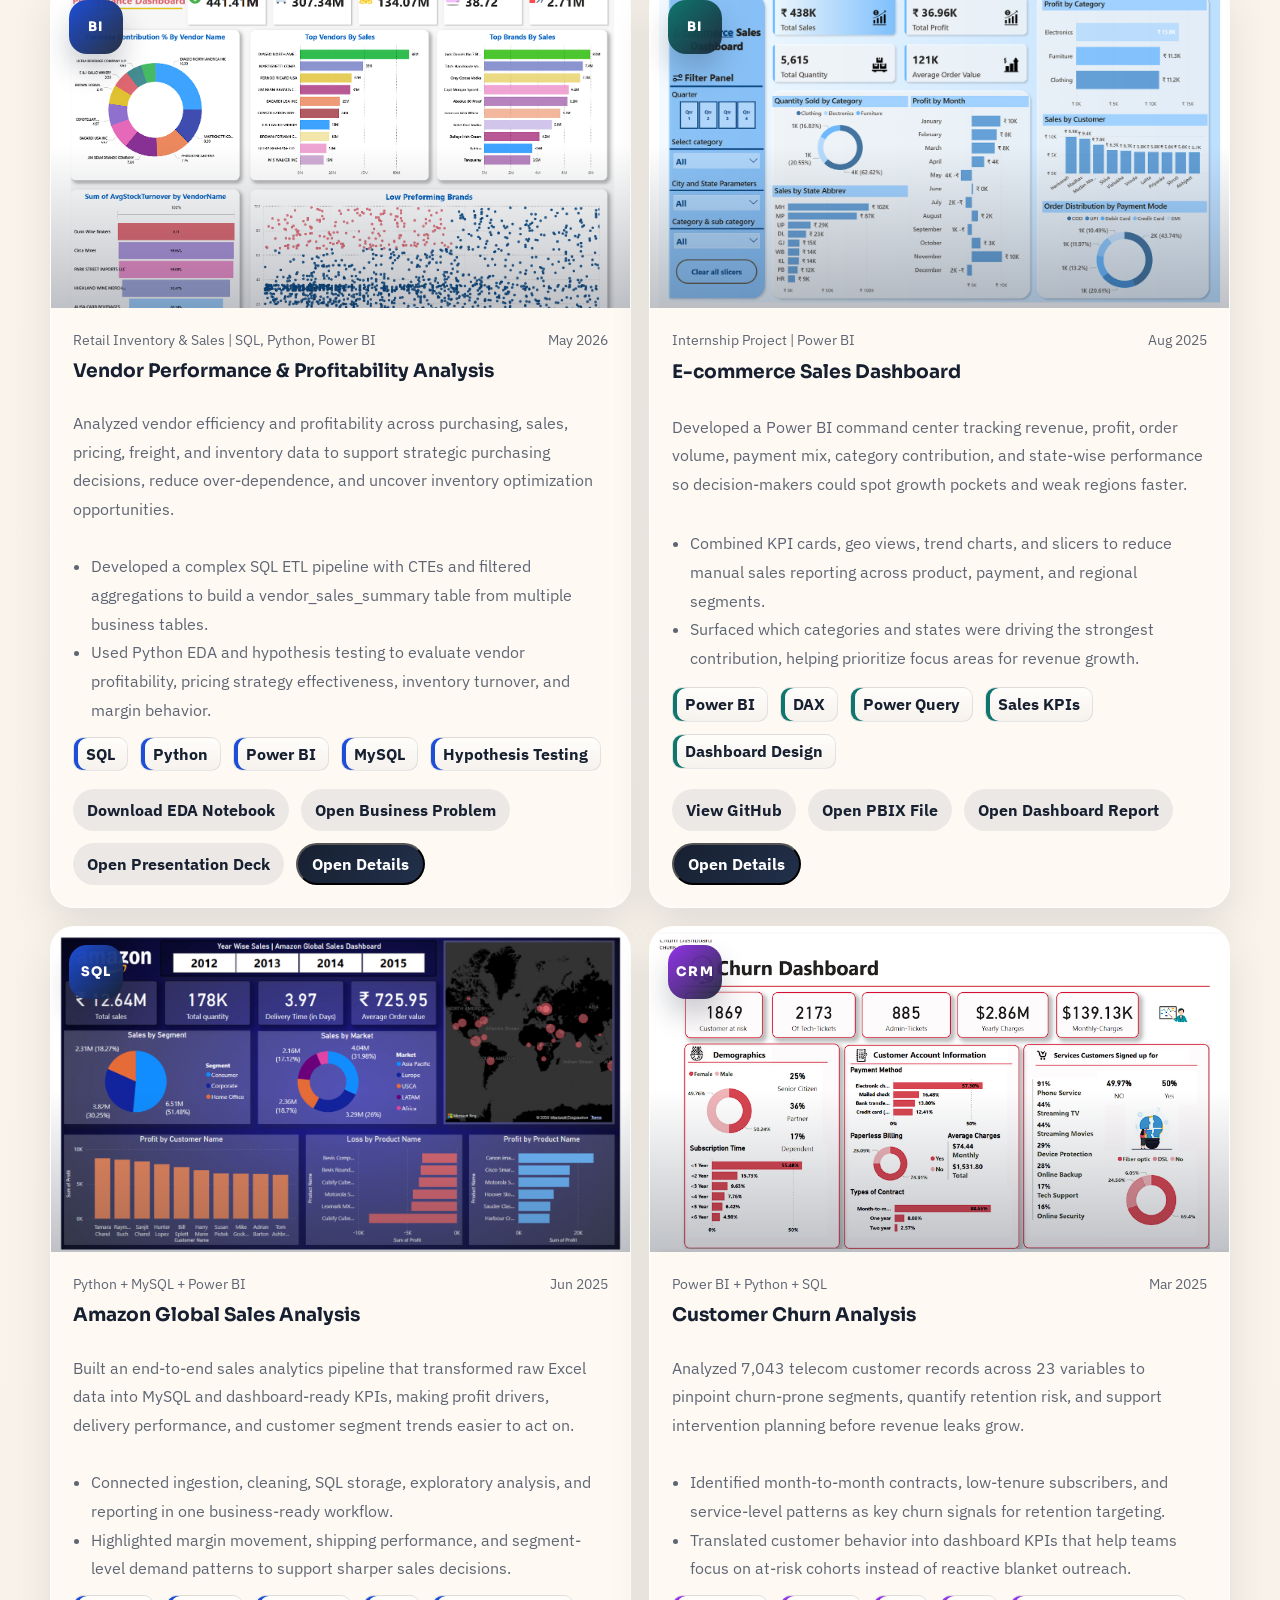
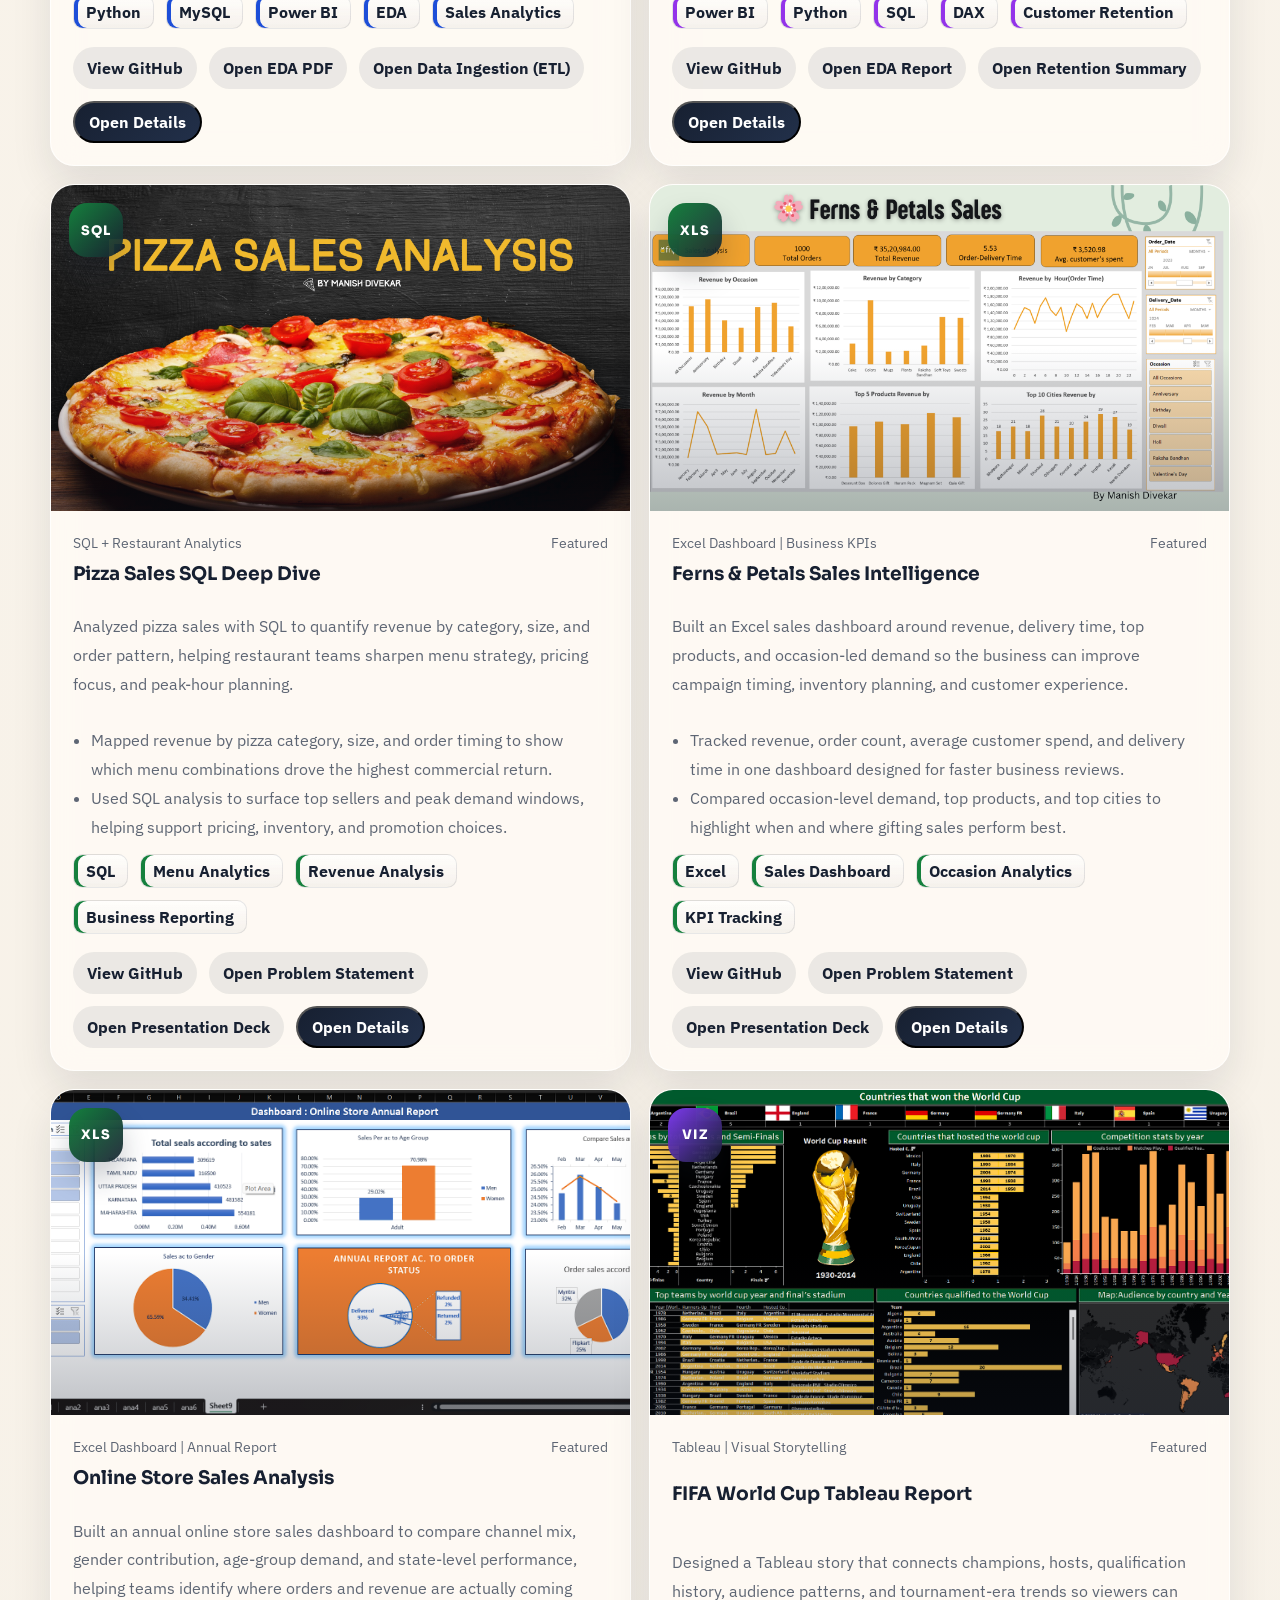
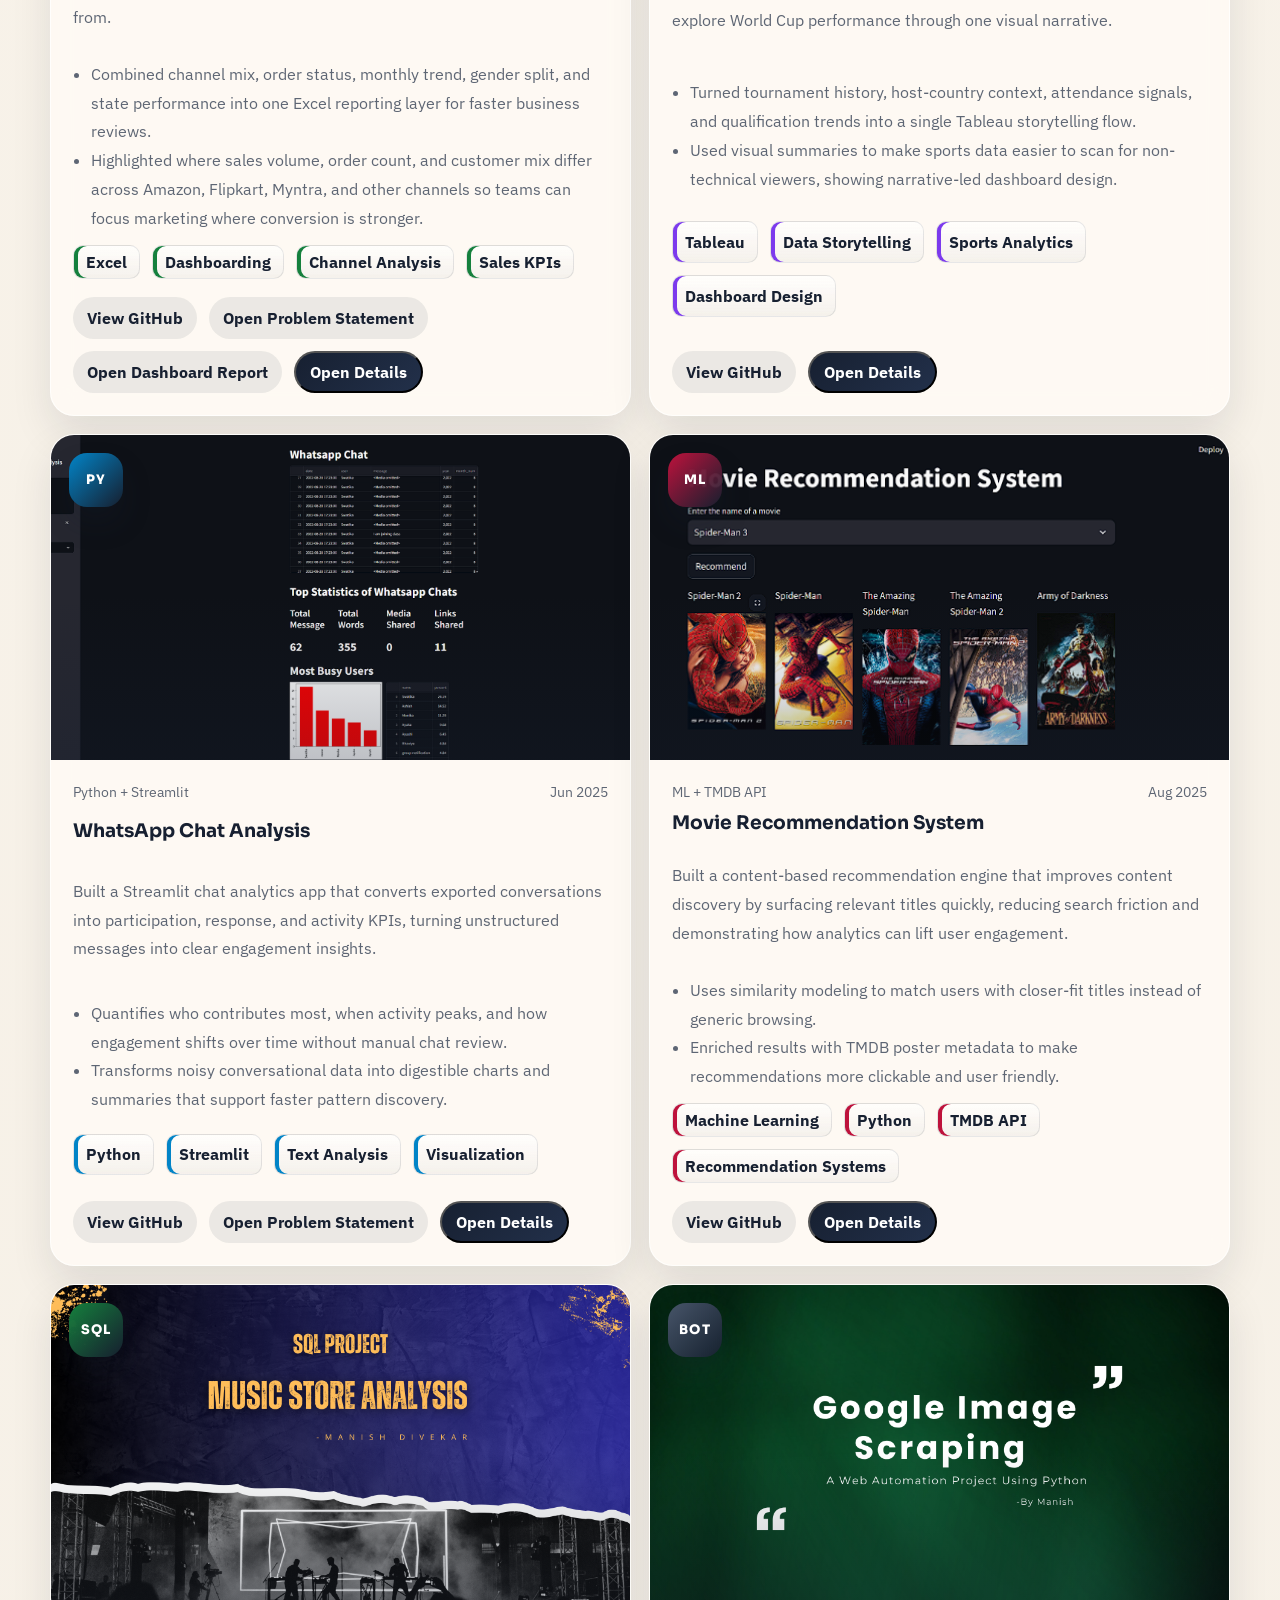
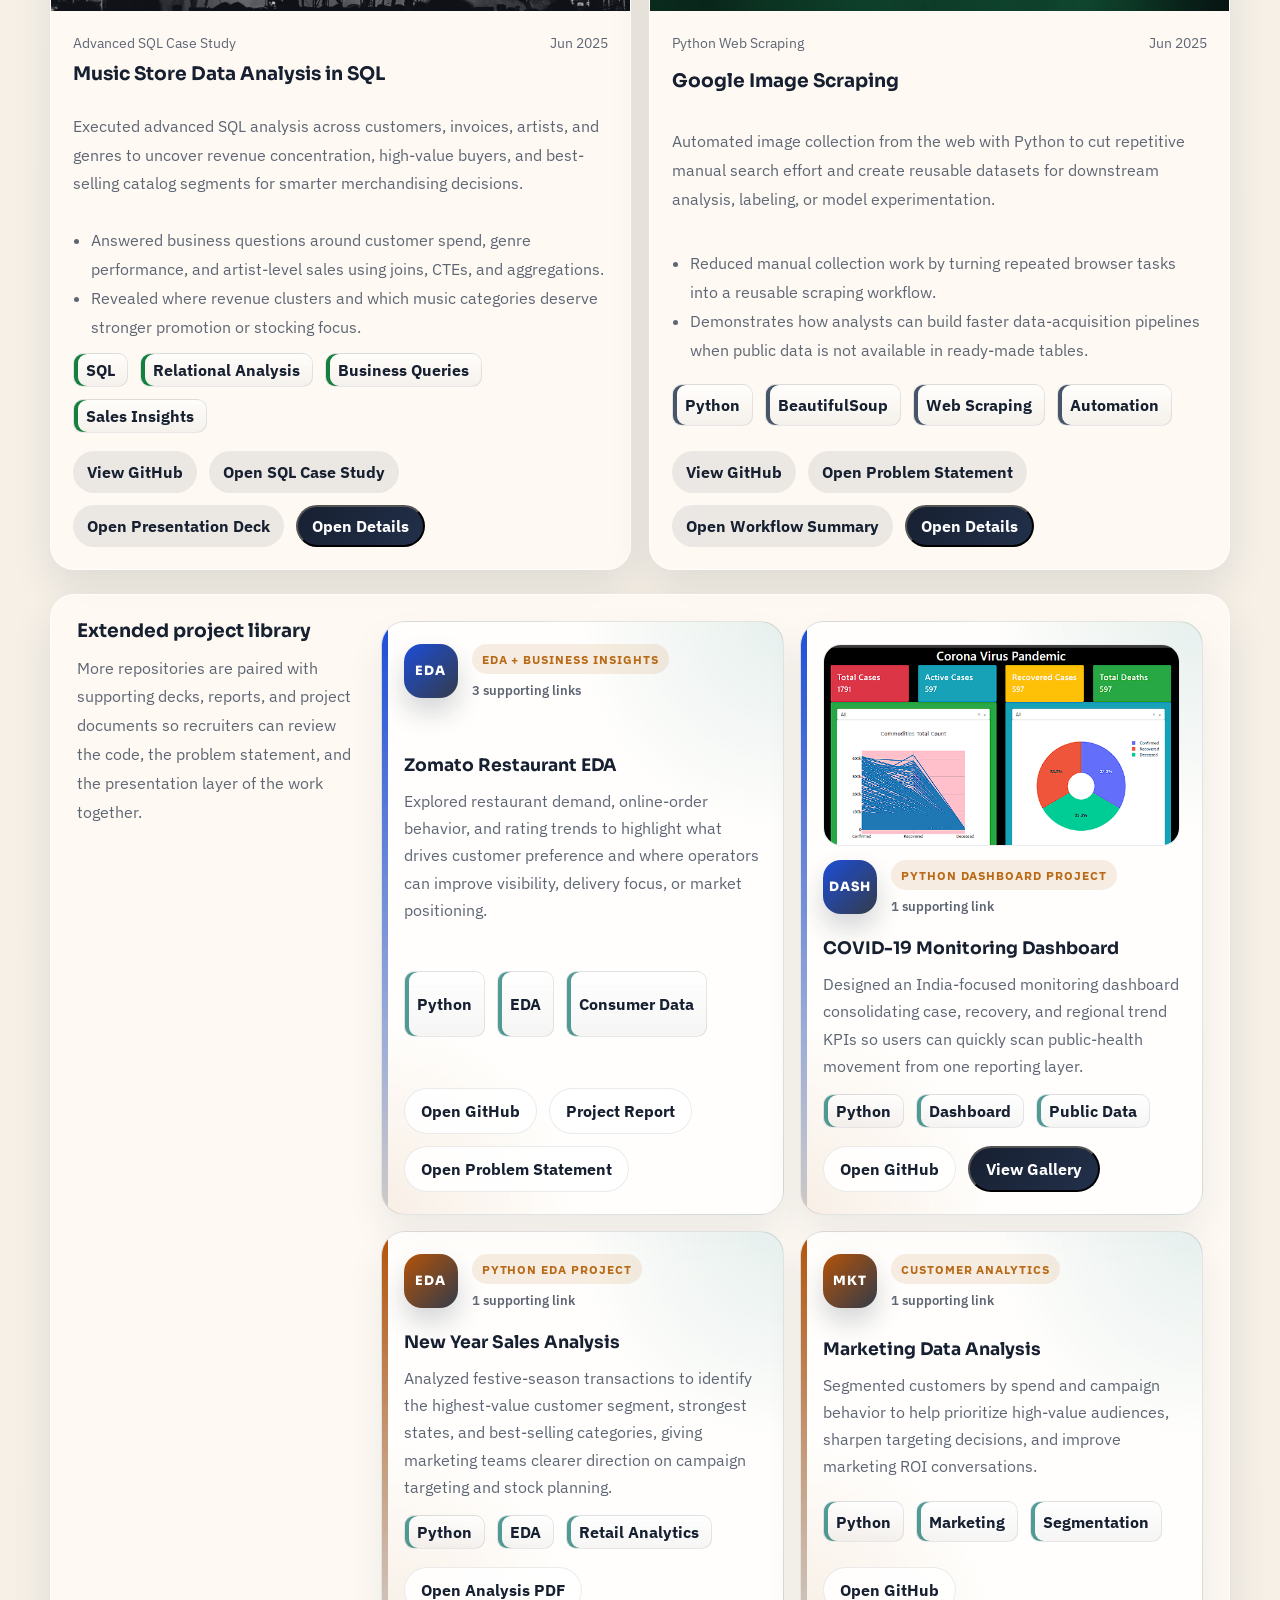
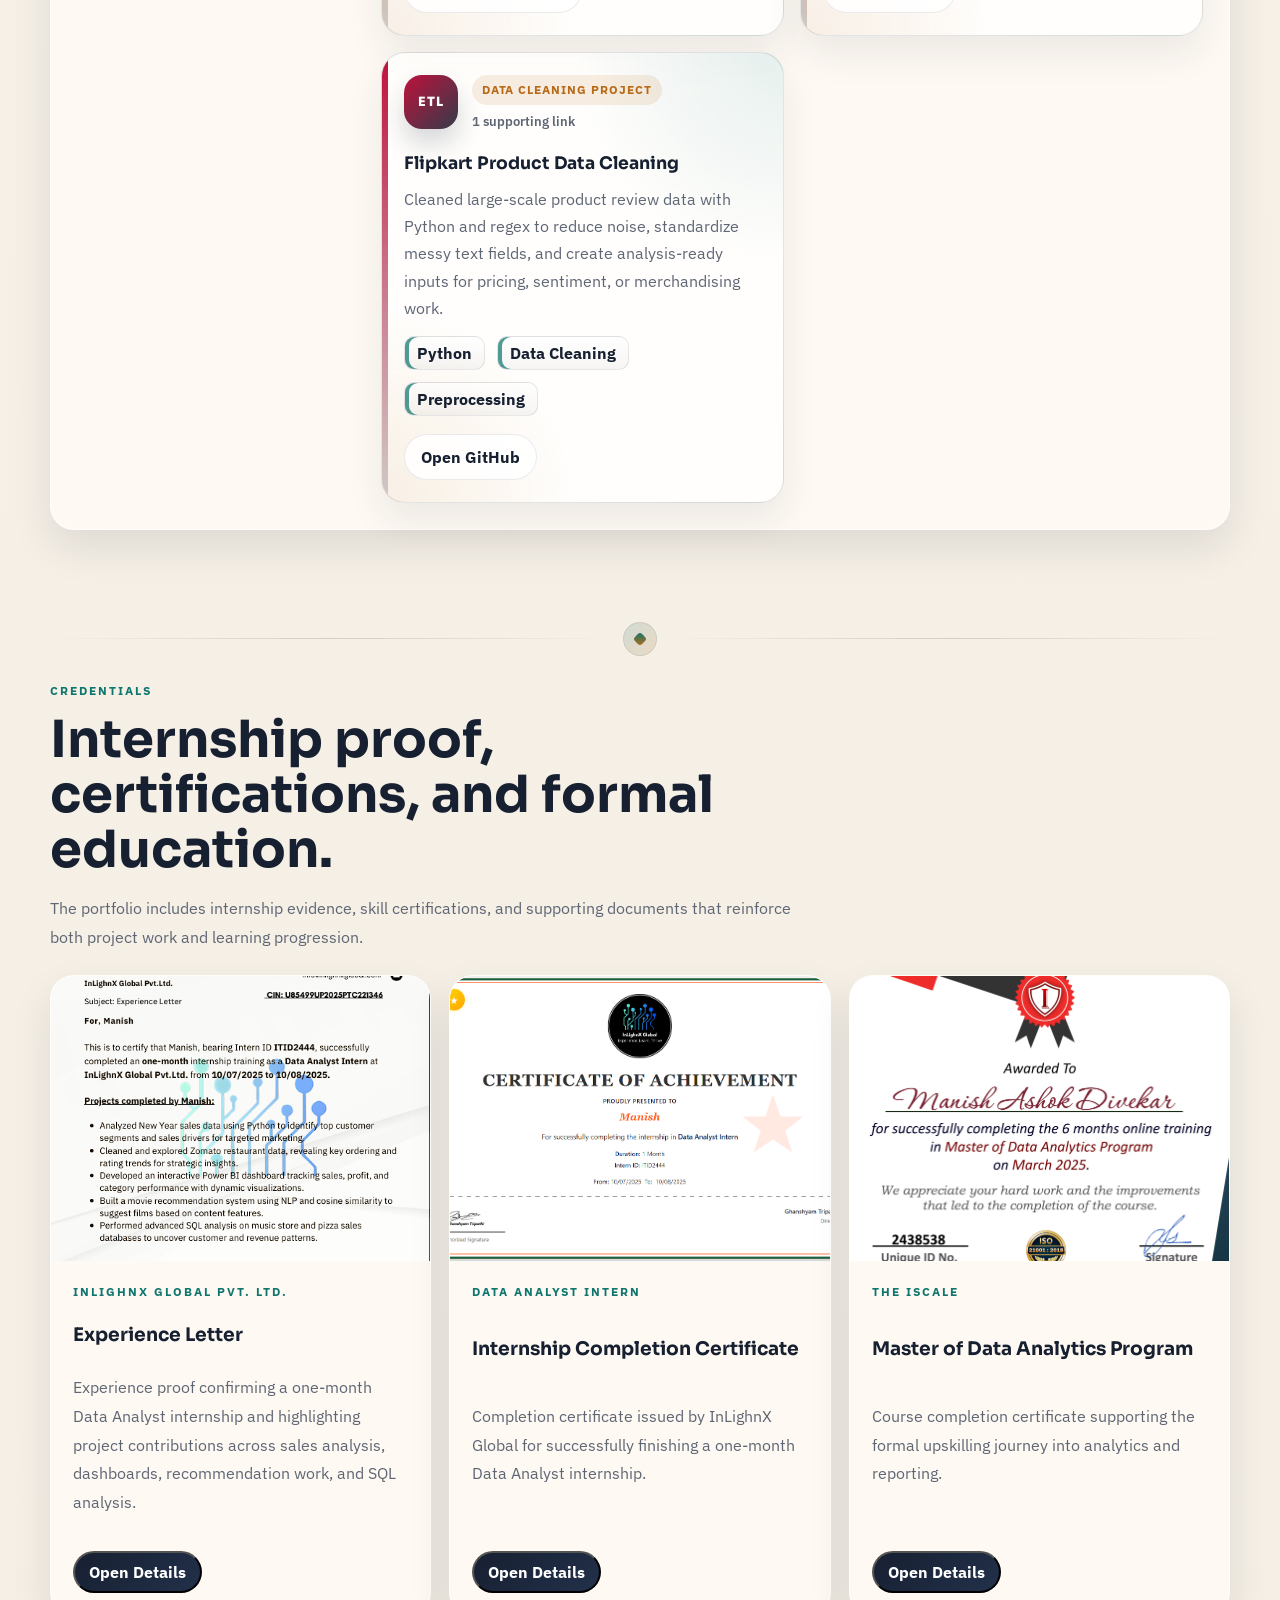
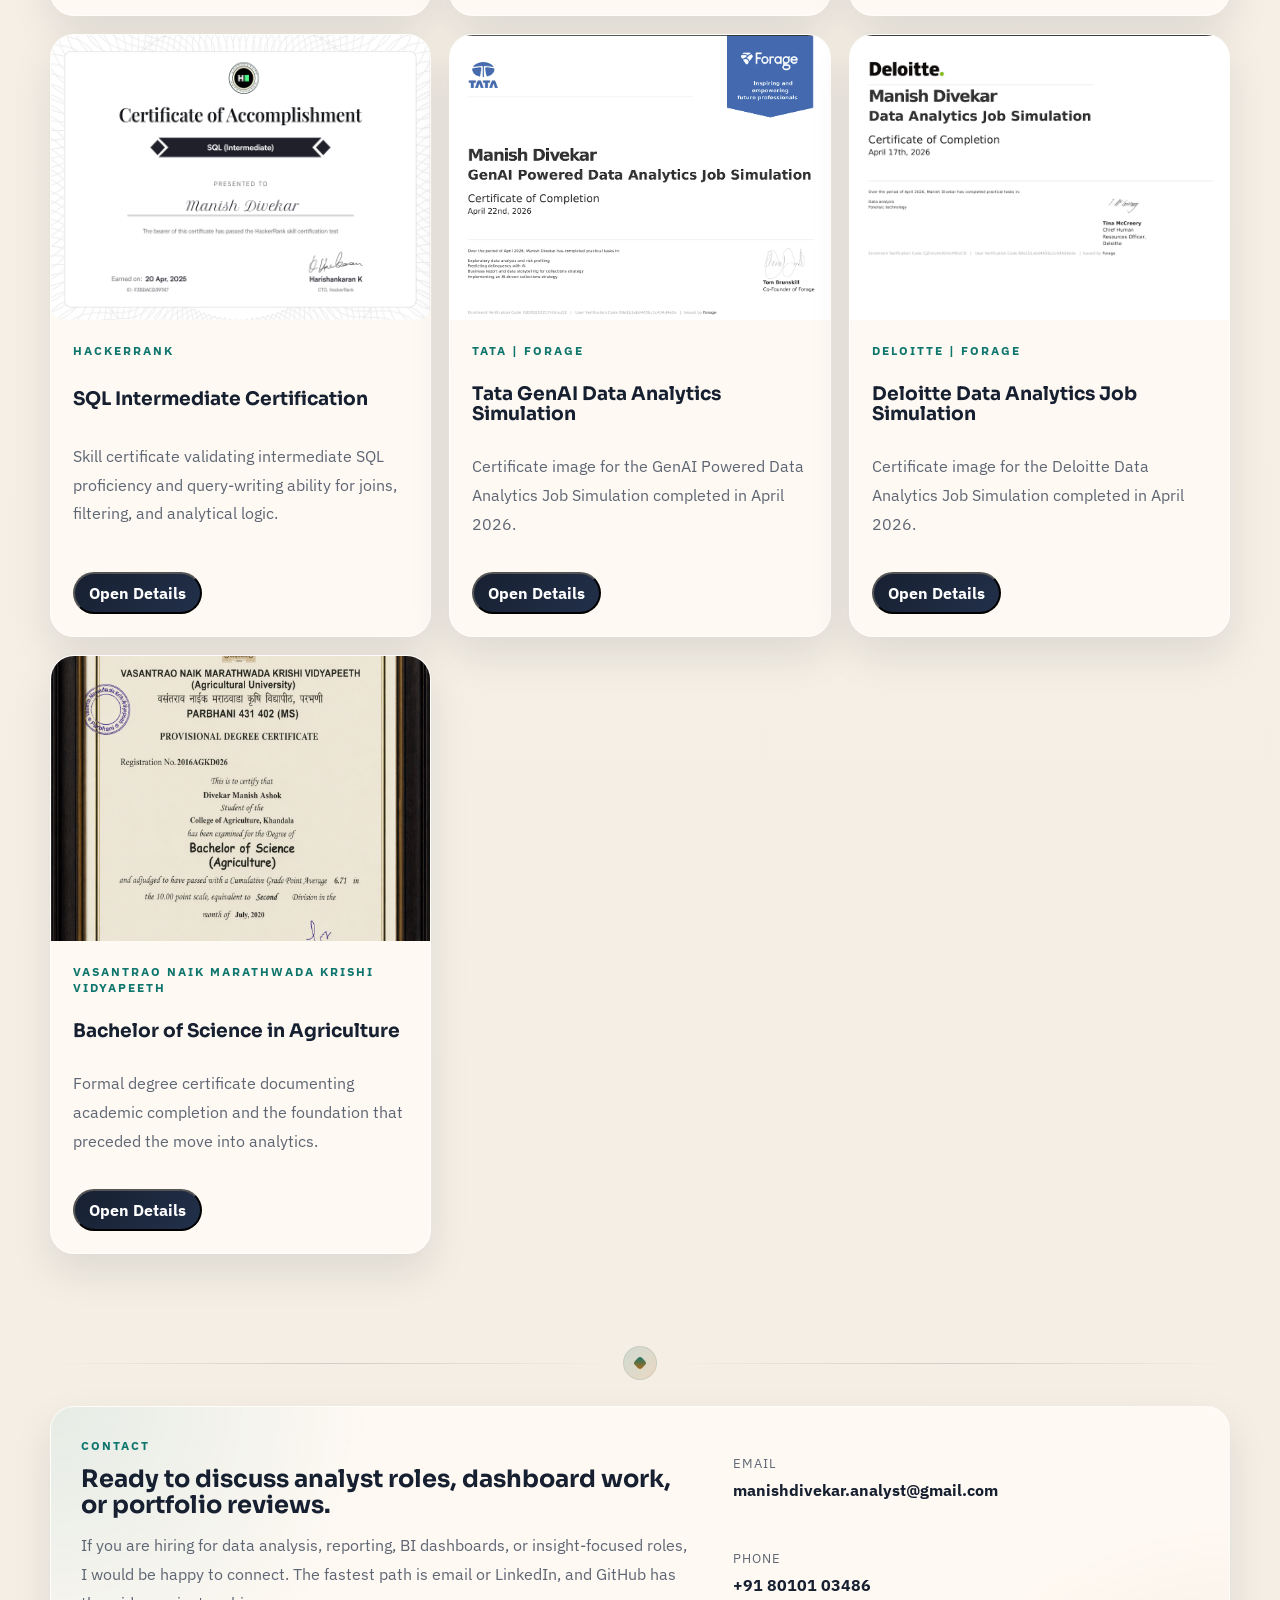
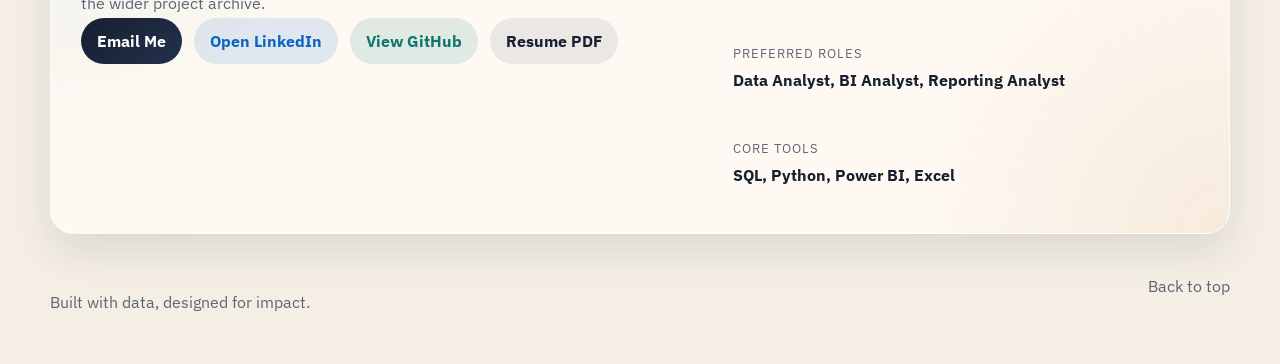
==== commit 97518674: "Feature vendor performance case study" ====
--- a/index.html
+++ b/index.html
@@ -19,7 +19,7 @@
     href="data:image/svg+xml,%3Csvg xmlns='http://www.w3.org/2000/svg' viewBox='0 0 100 100'%3E%3Crect width='100' height='100' rx='24' fill='%23172031'/%3E%3Cpath d='M22 70V28h10l18 22 18-22h10v42H67V45L50 66 33 45v25H22Z' fill='%23f6efe2'/%3E%3C/svg%3E"
   >
   <link rel="stylesheet" href="styles.css">
-  <script defer src="script.js?v=20260429-no-explanation"></script>
+  <script defer src="script.js?v=20260507-vendor-strongest"></script>
 </head>
 <body>
   <div class="page-shell">
@@ -73,7 +73,7 @@
             </div>
             <div class="proof-chip">
               <span class="proof-label">Portfolio</span>
-              <strong>11 featured case studies</strong>
+              <strong>12 featured case studies</strong>
             </div>
             <div class="proof-chip">
               <span class="proof-label">Core Stack</span>
@@ -138,20 +138,20 @@
 
           <div class="signal-grid" aria-label="Quick portfolio metrics">
             <article class="signal-card">
-              <strong class="count-up" data-counter="21">0</strong>
-              <span>Public GitHub repositories</span>
+              <strong class="count-up" data-counter="12">0</strong>
+              <span>Featured analytics case studies</span>
             </article>
             <article class="signal-card">
-              <strong class="count-up" data-counter="11">0</strong>
-              <span>Featured analytics case studies</span>
+              <strong class="count-up" data-counter="65.7" data-decimals="1" data-suffix="%">0</strong>
+              <span>Purchases concentrated in top 10 vendors</span>
             </article>
             <article class="signal-card">
-              <strong class="count-up" data-counter="10" data-suffix="K+">0</strong>
-              <span>Rows cleaned during internship work</span>
+              <strong class="count-up" data-counter="2.71" data-decimals="2" data-prefix="$" data-suffix="M">0</strong>
+              <span>Unsold inventory opportunity identified</span>
             </article>
             <article class="signal-card">
-              <strong class="count-up" data-counter="7043" data-format="comma">0</strong>
-              <span>Customer records analyzed in churn study</span>
+              <strong class="count-up" data-counter="72" data-suffix="%">0</strong>
+              <span>Bulk purchase cost-reduction signal</span>
             </article>
           </div>
         </aside>
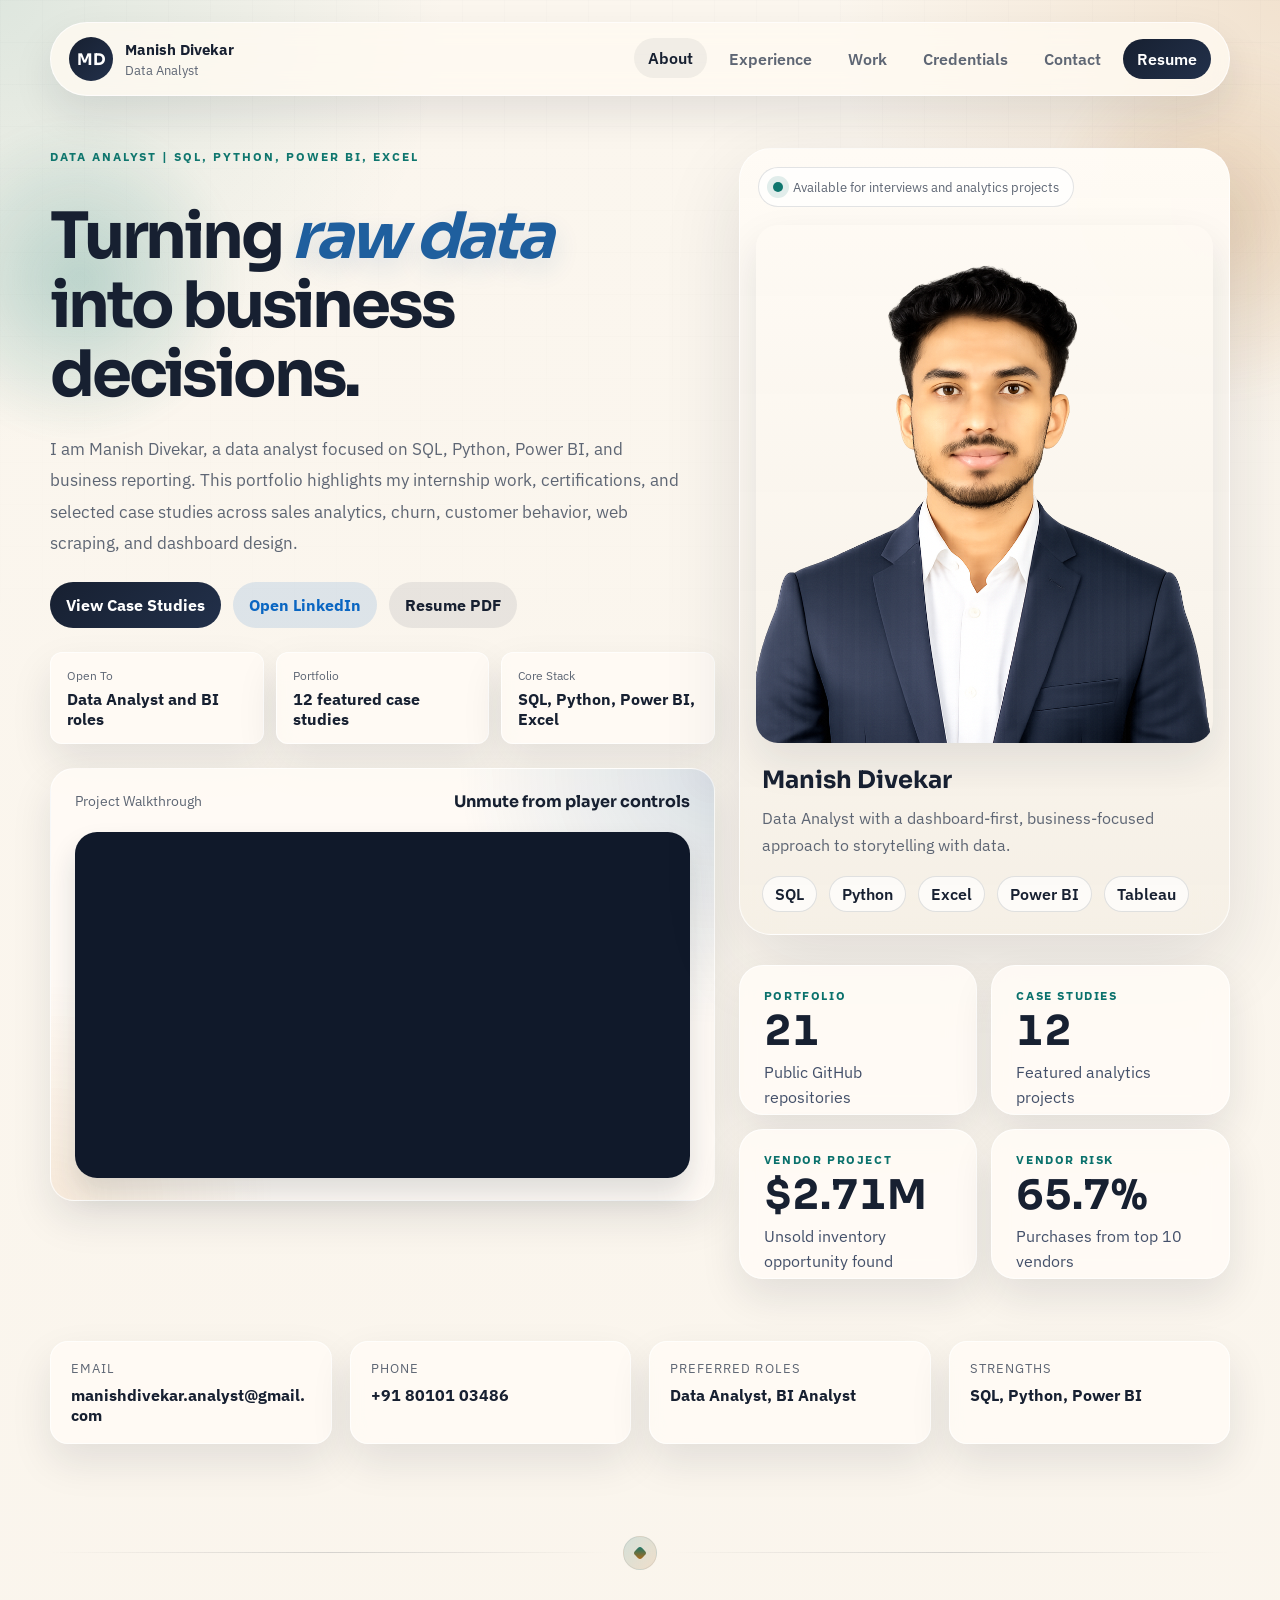
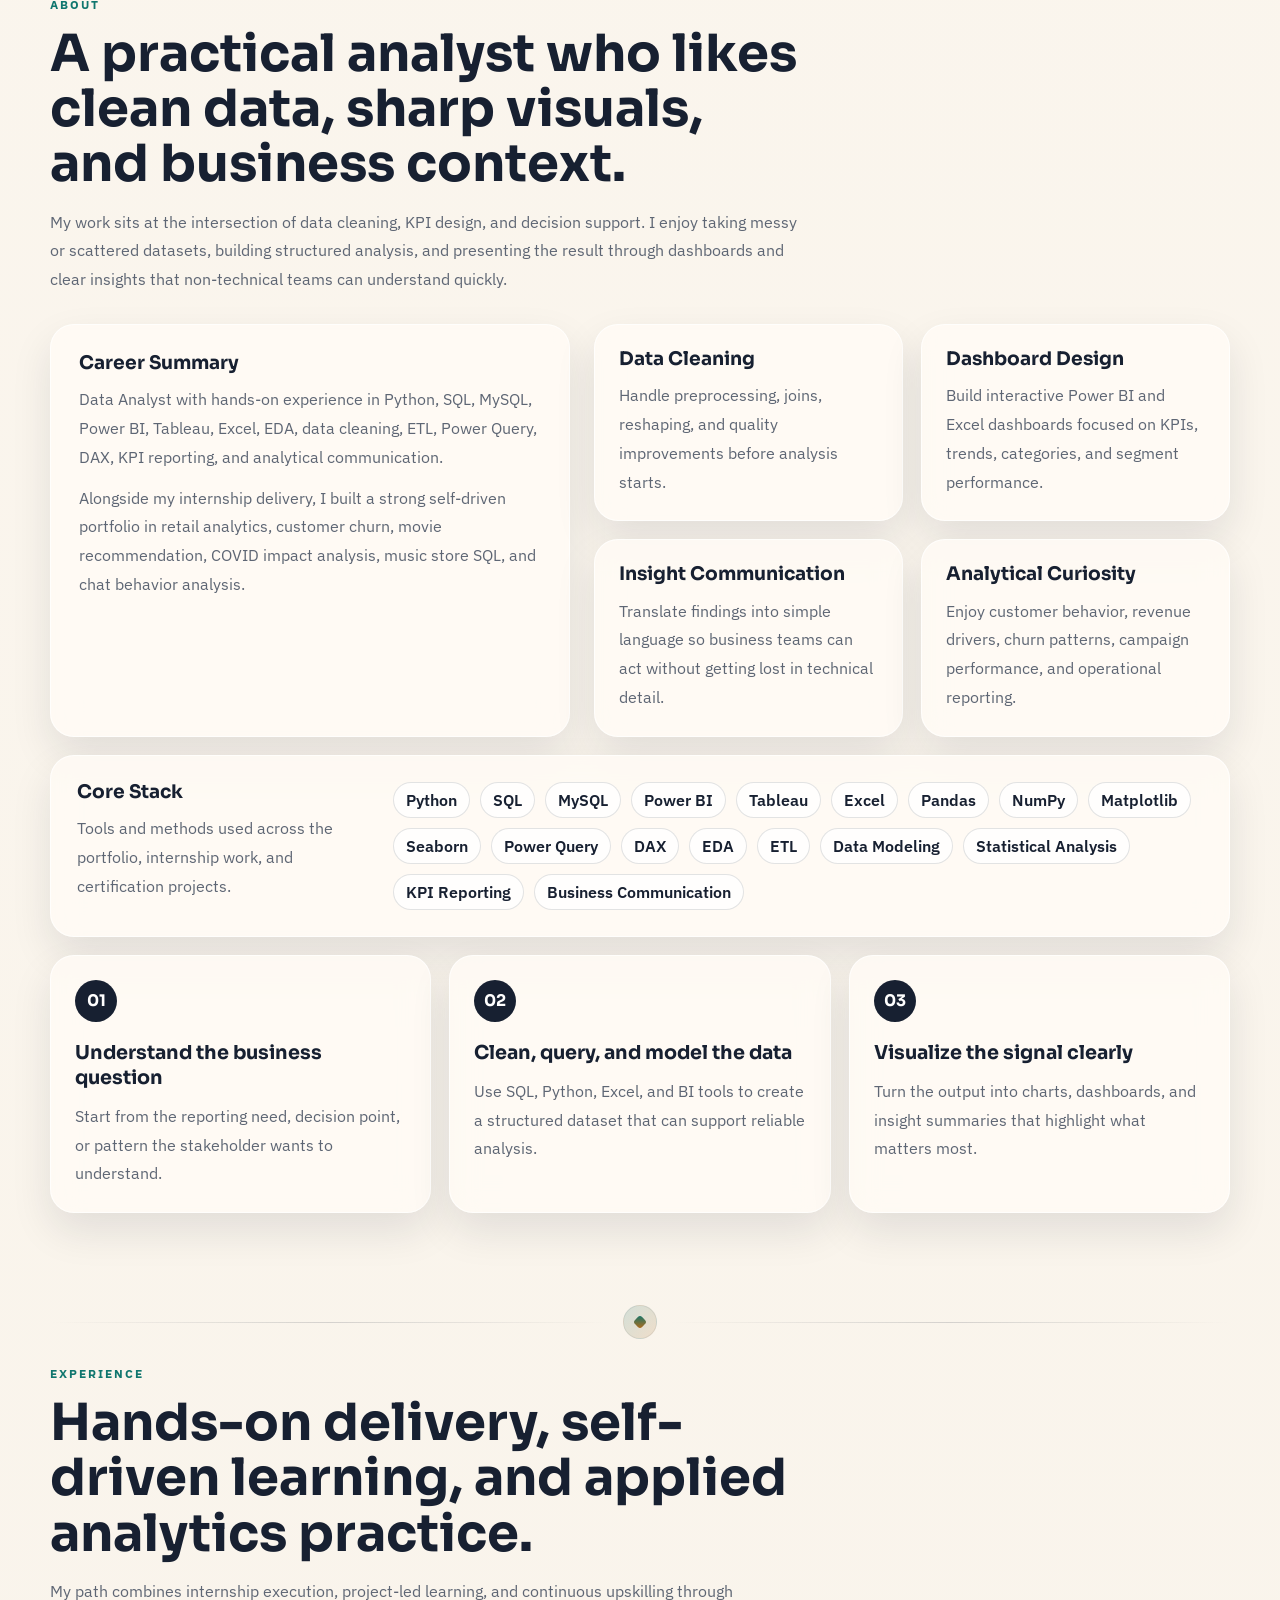
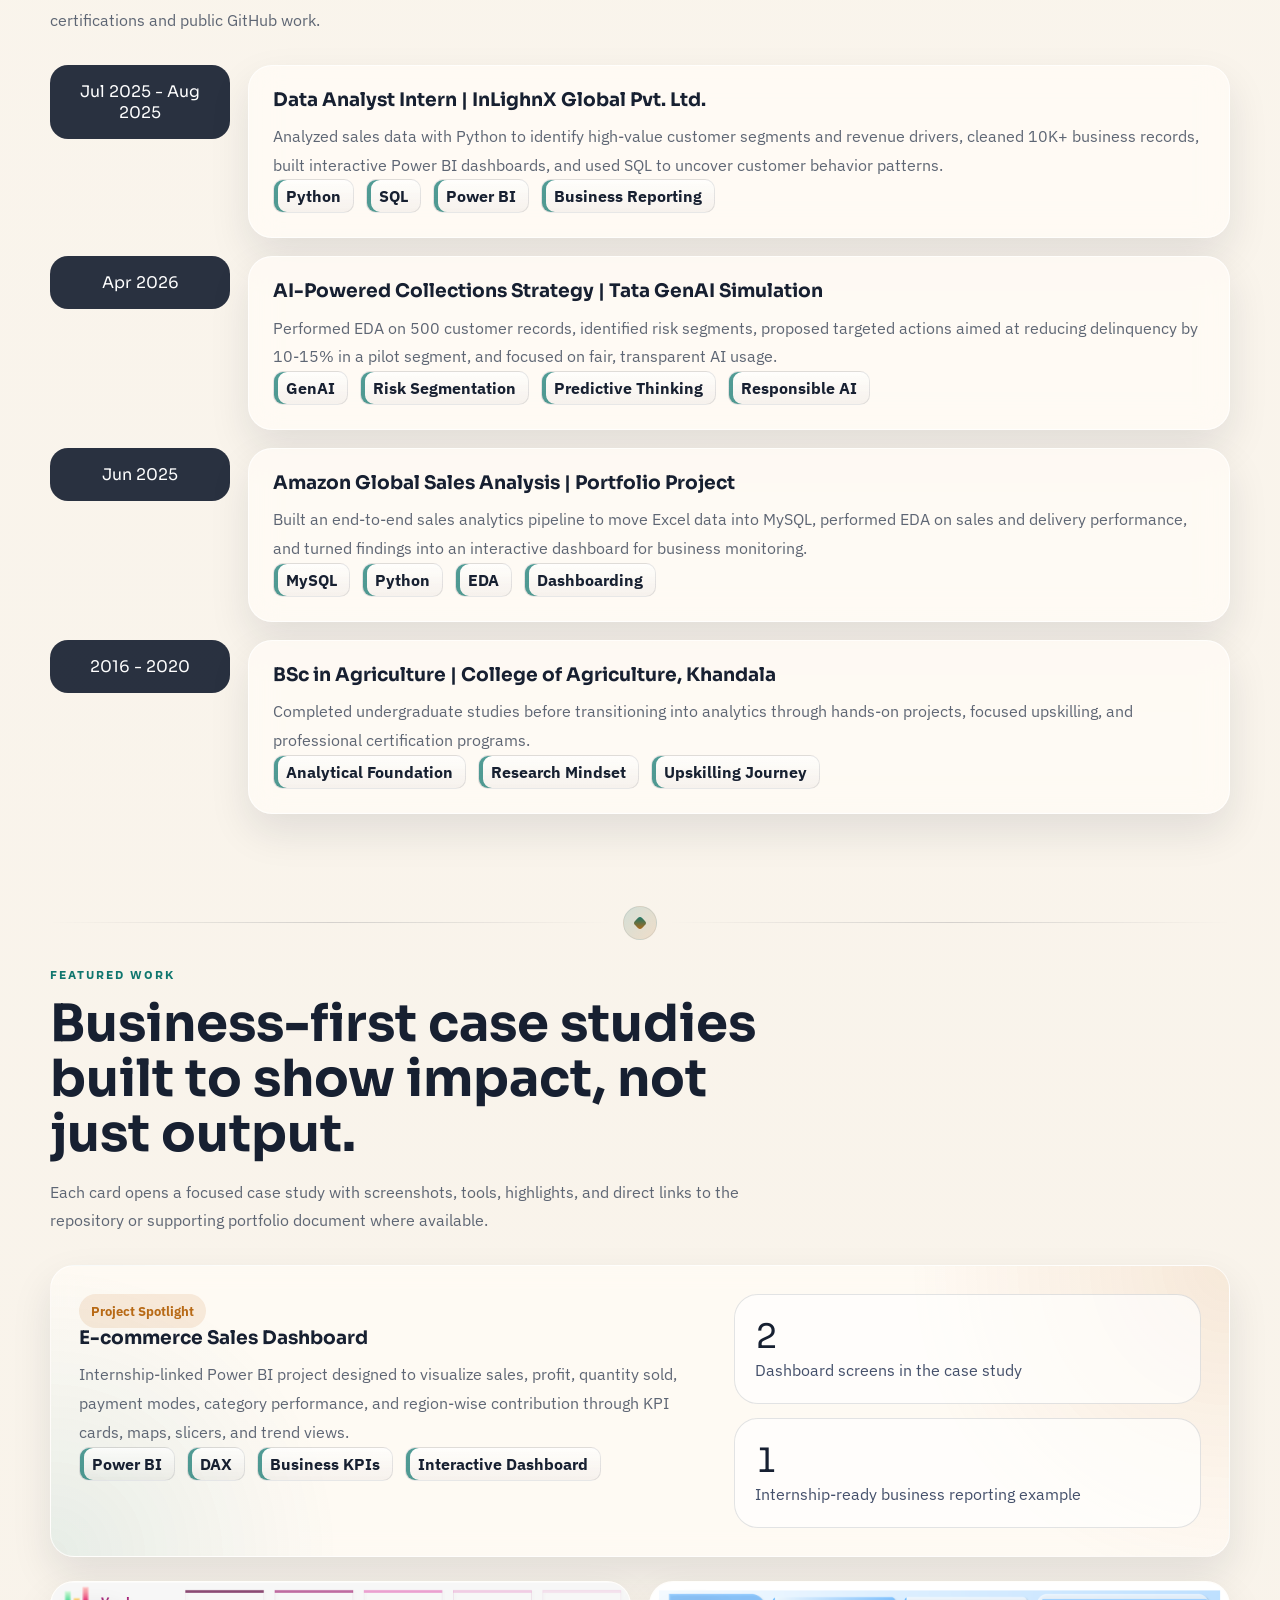
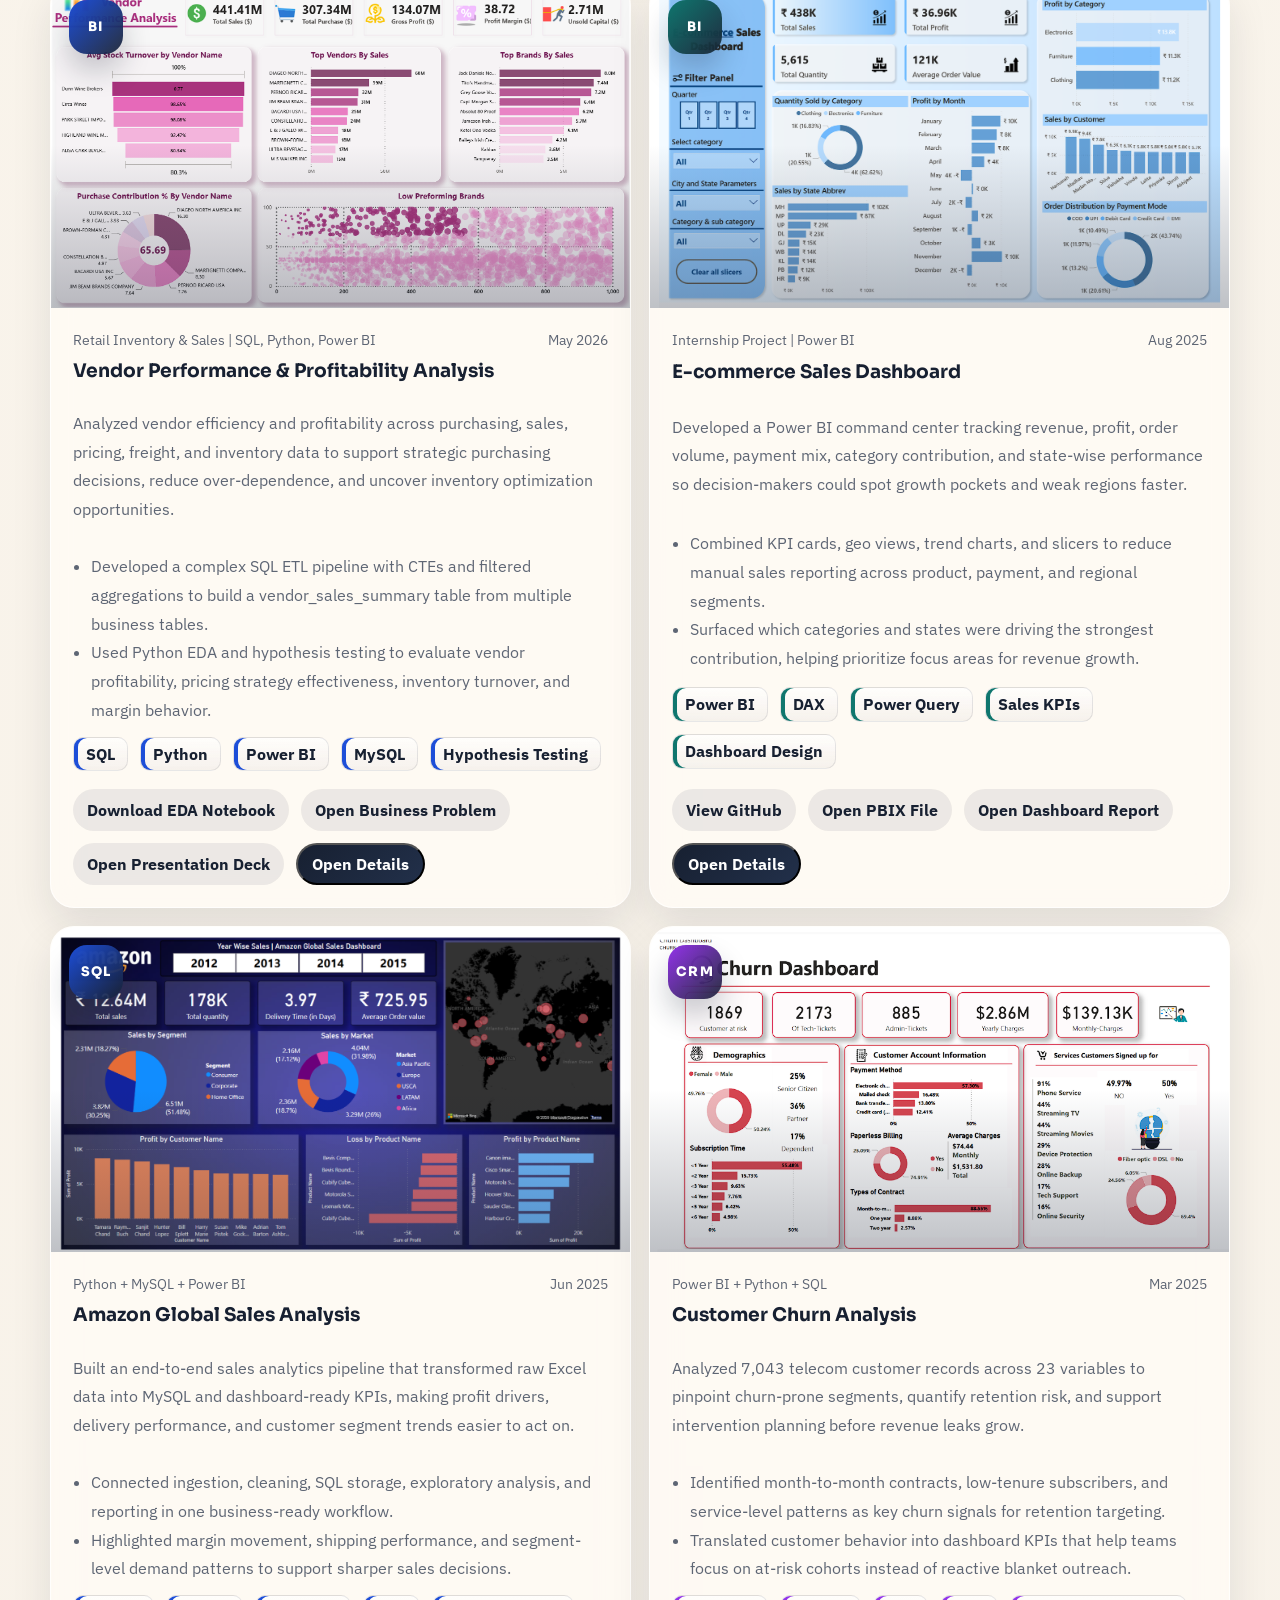
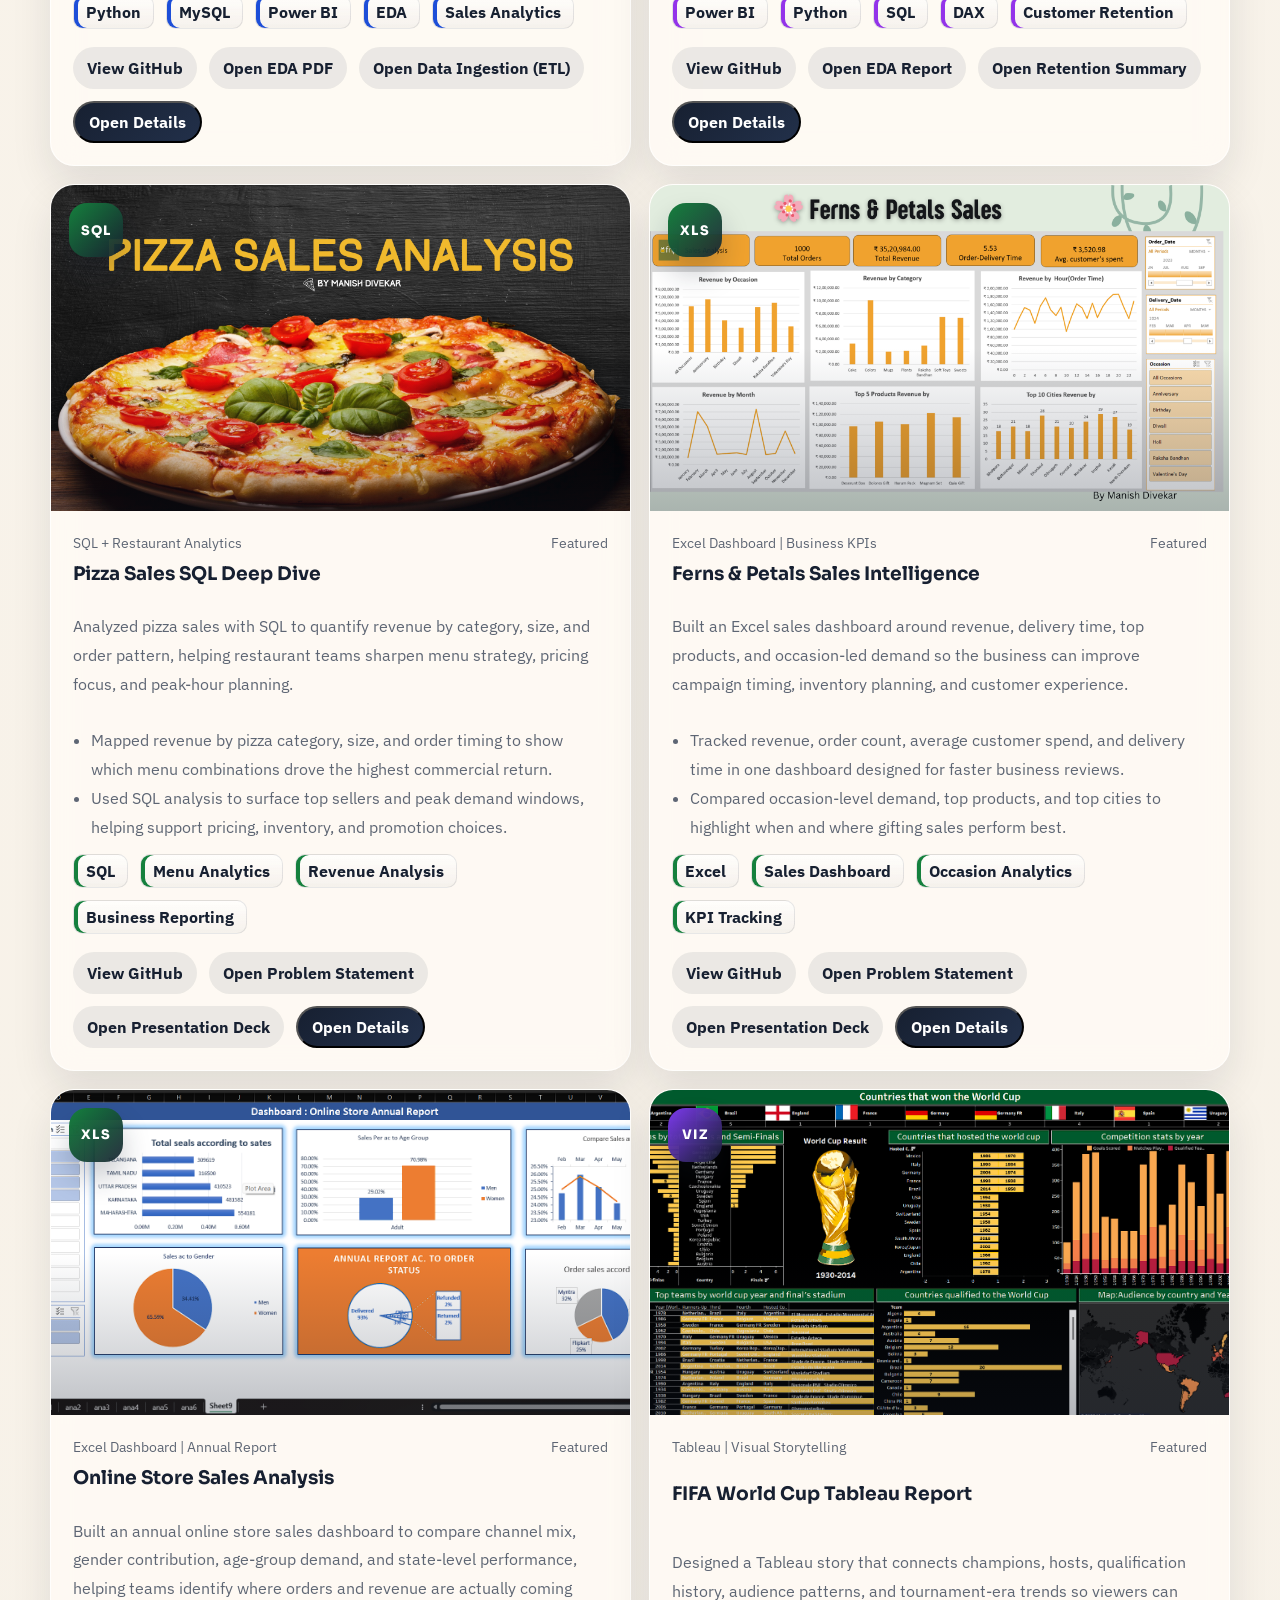
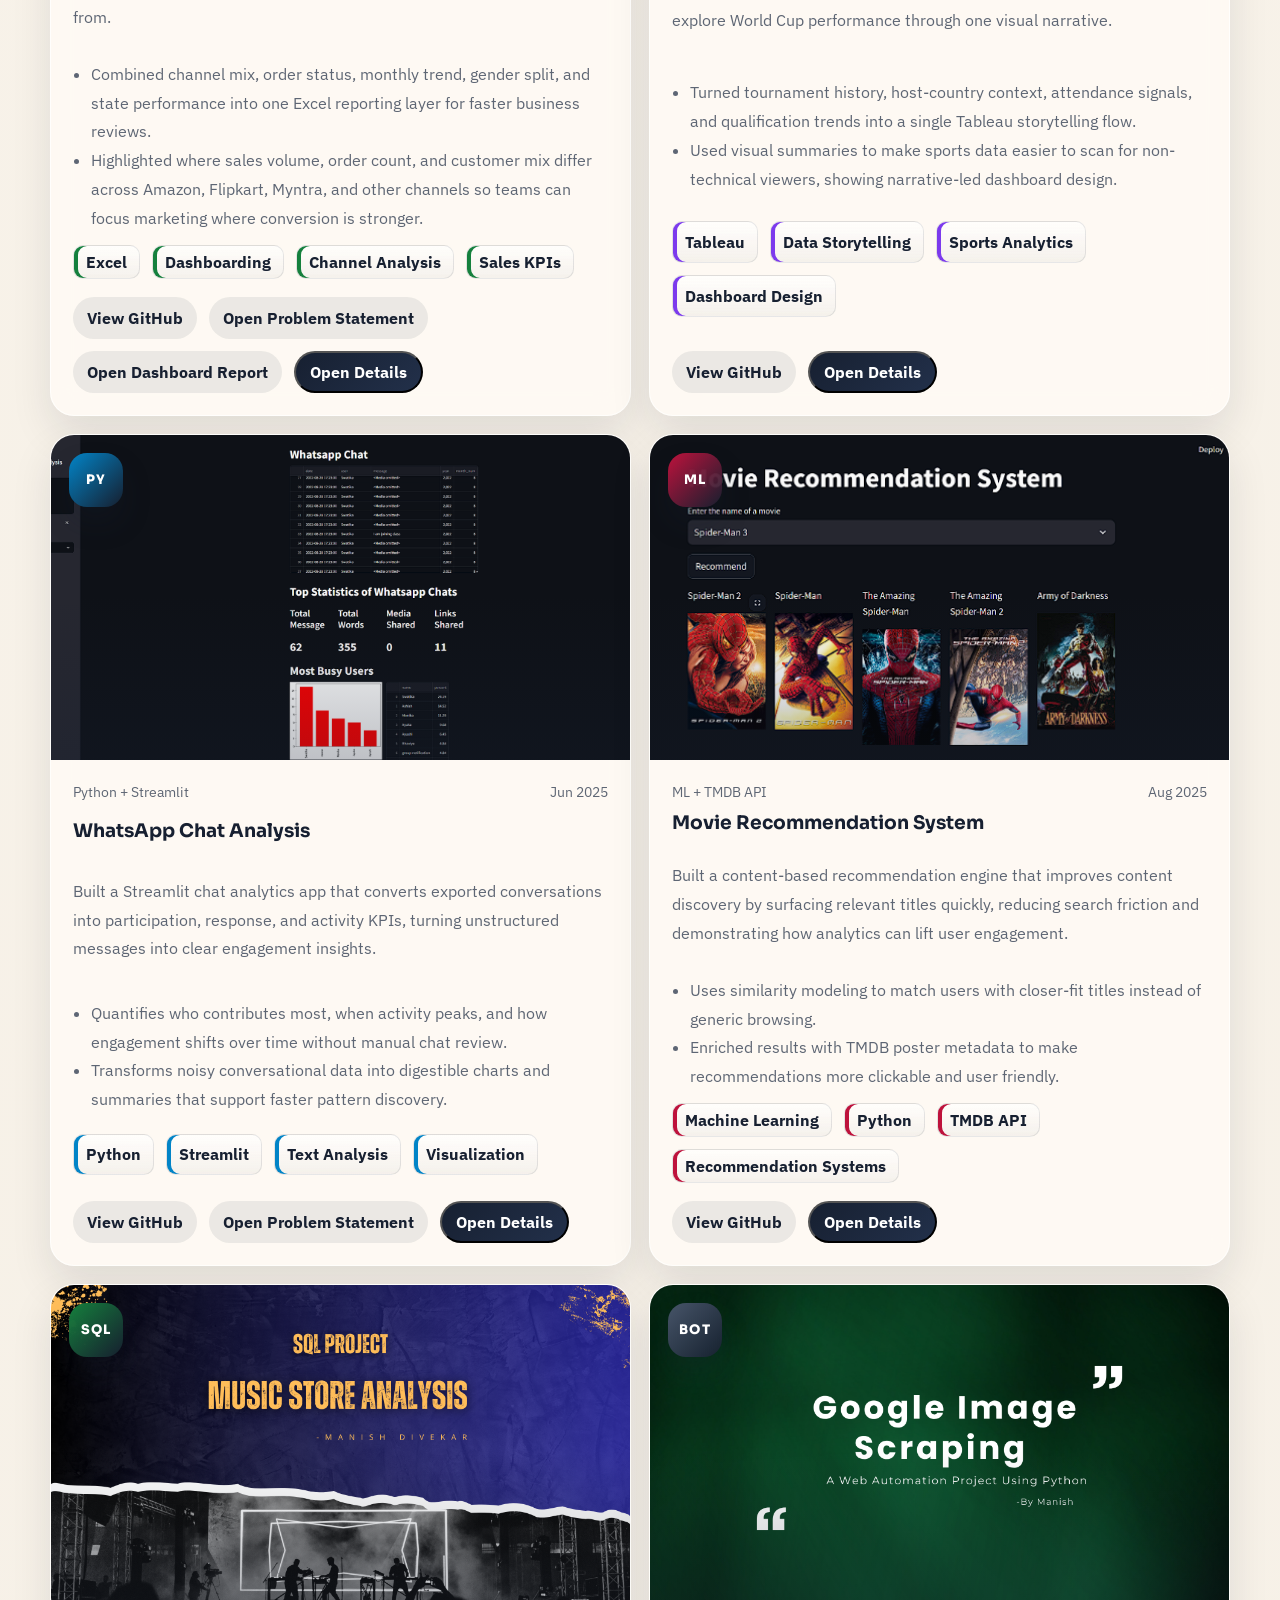
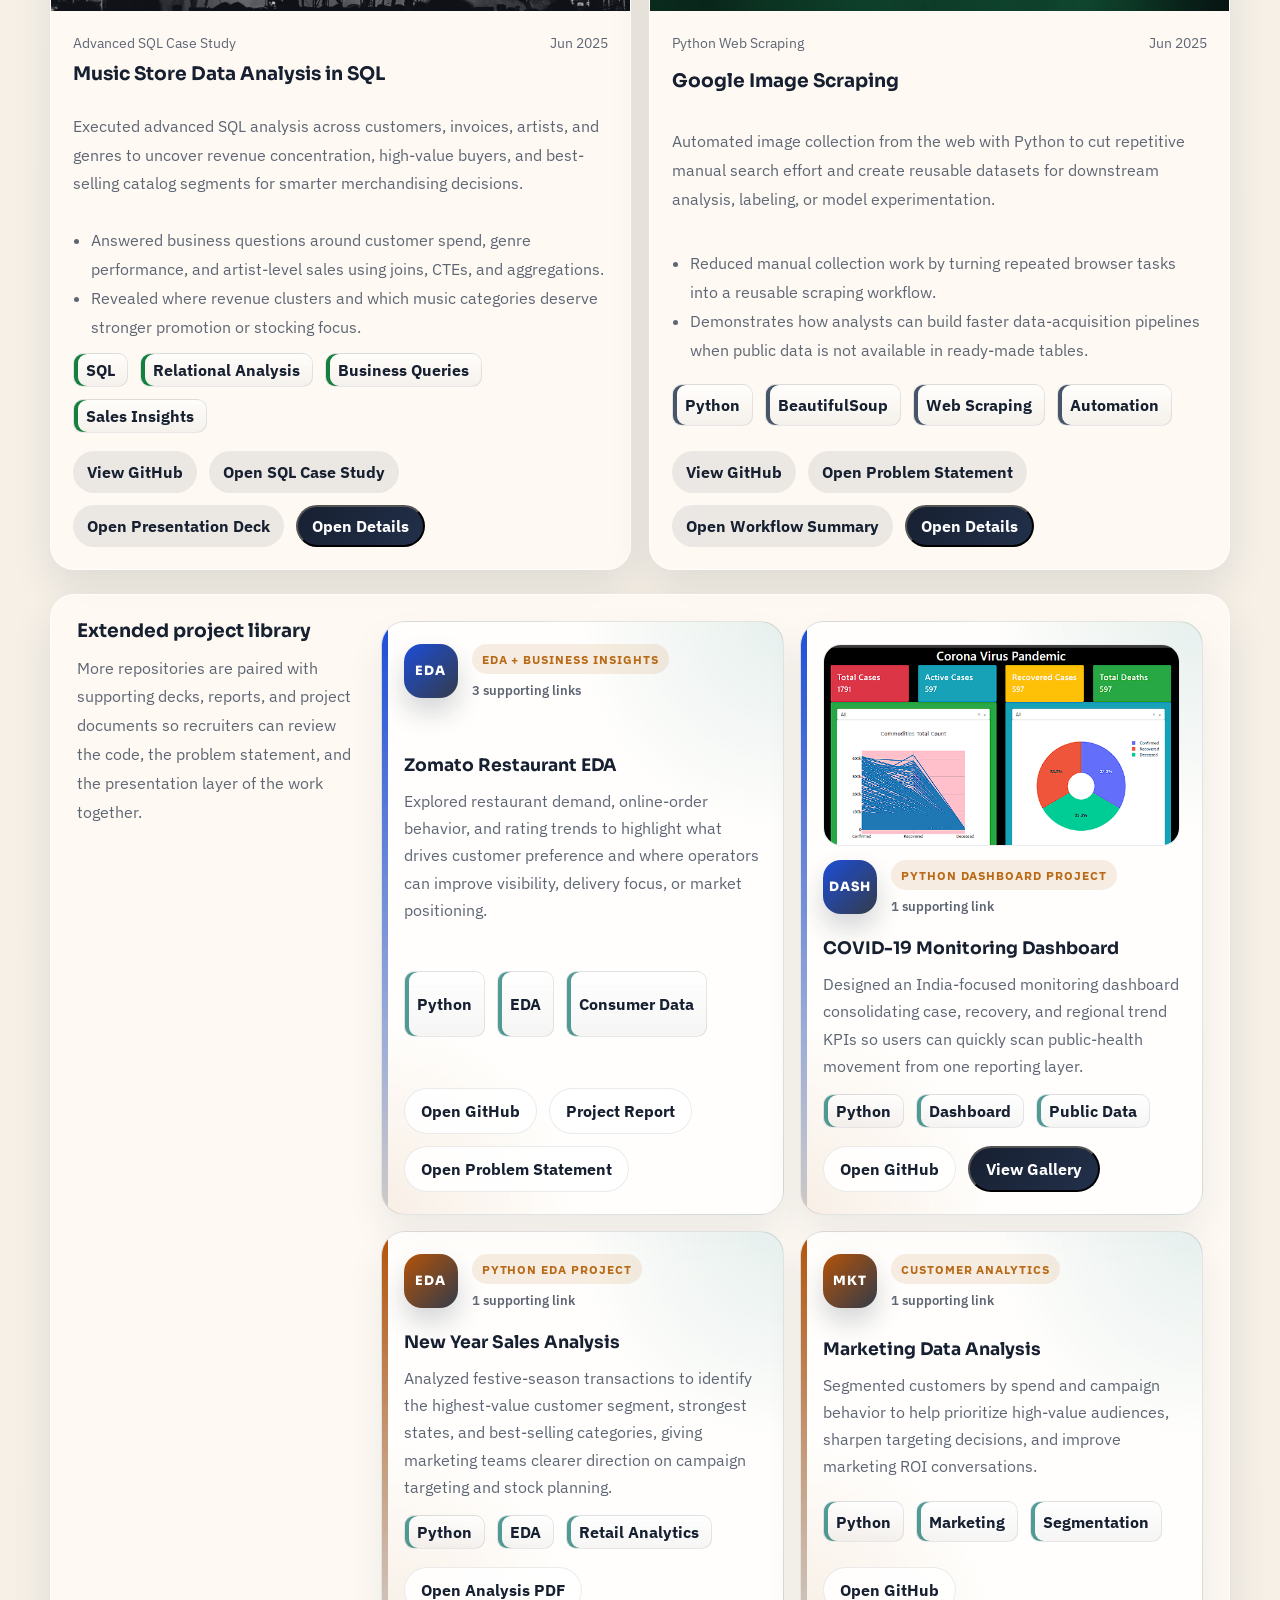
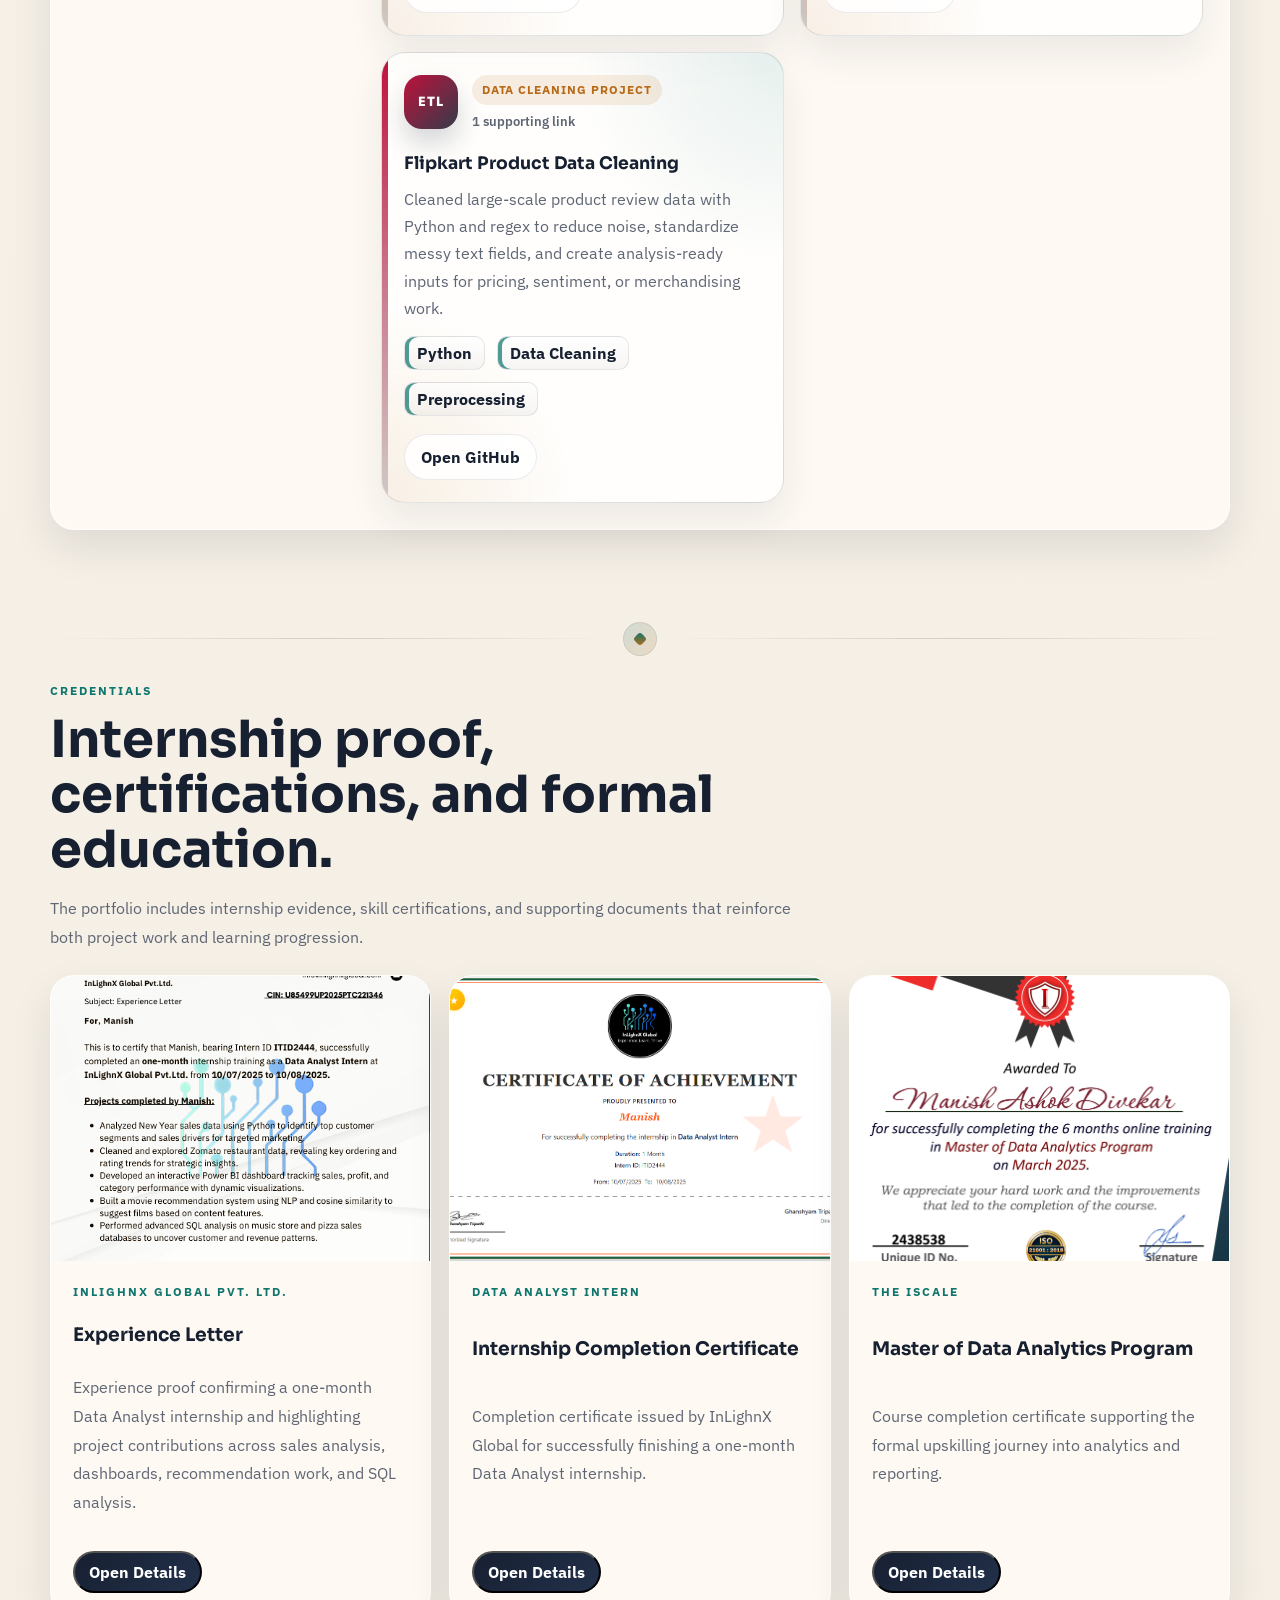
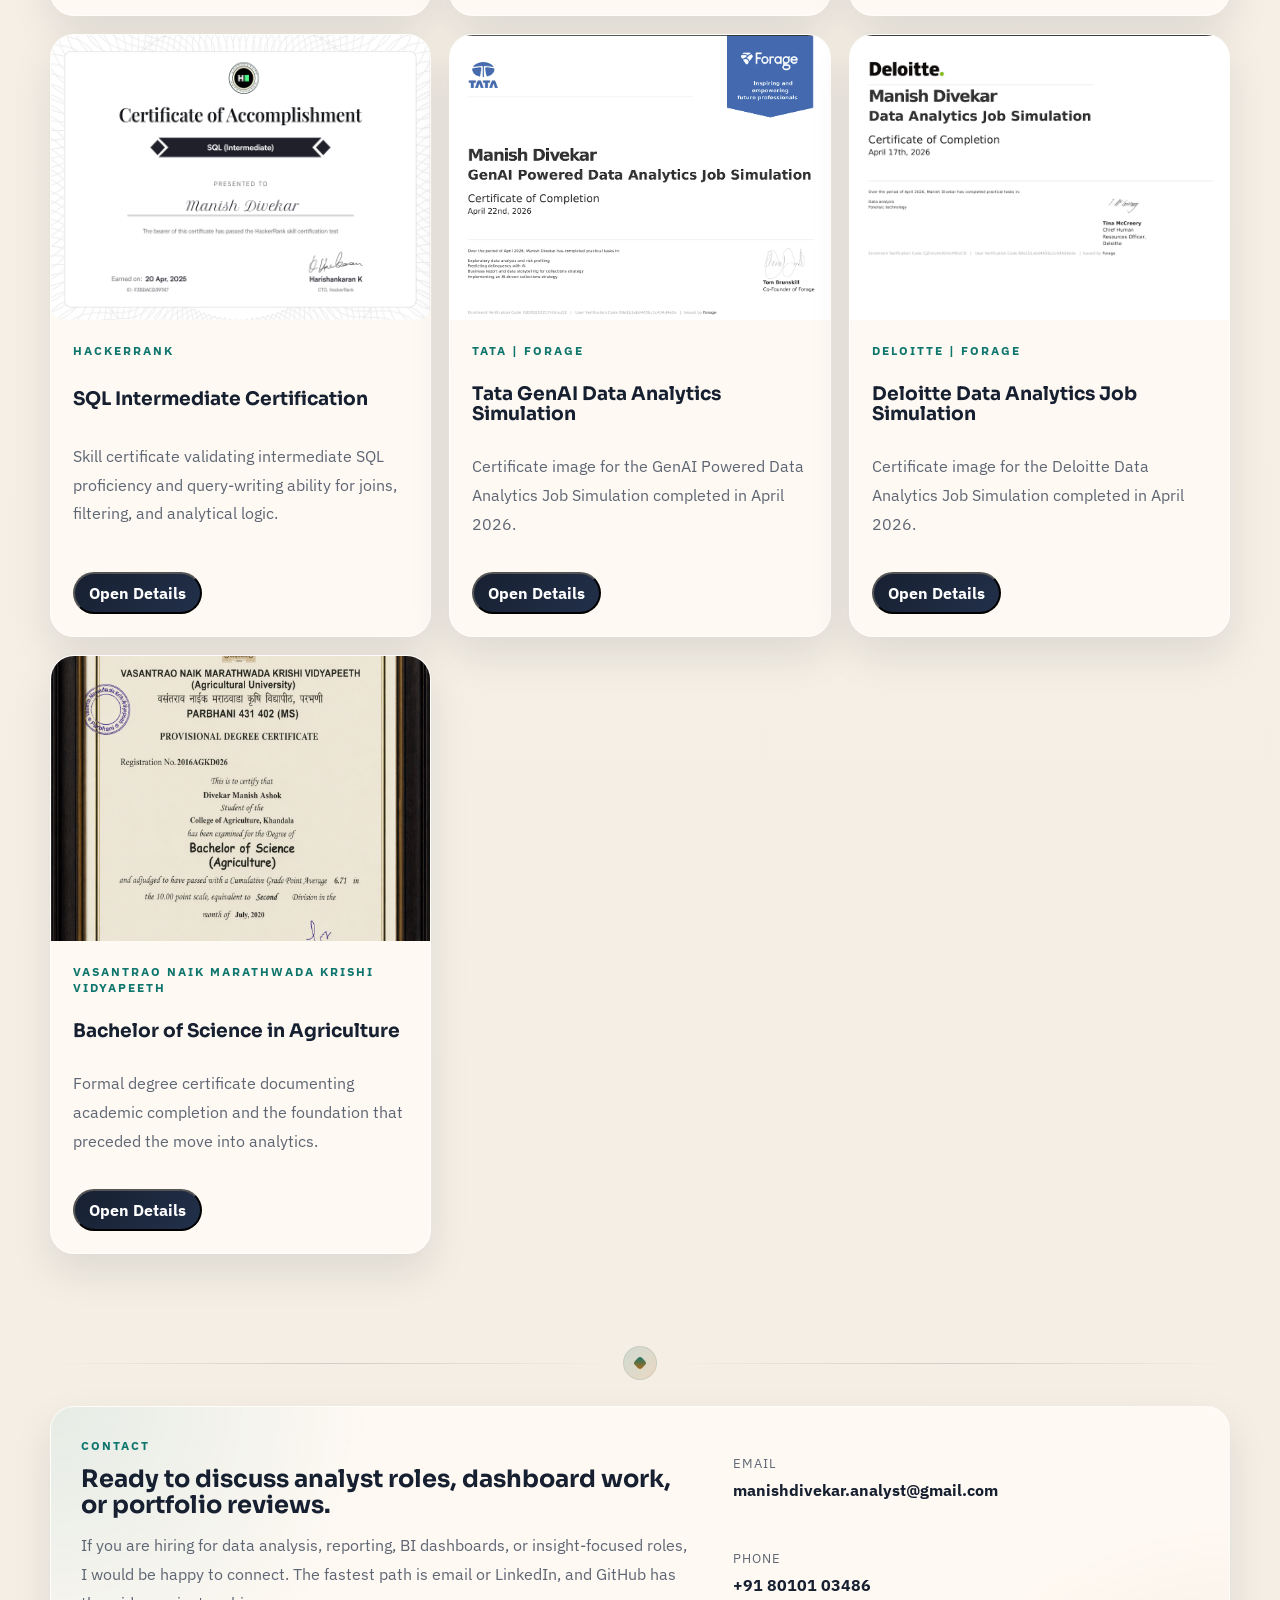
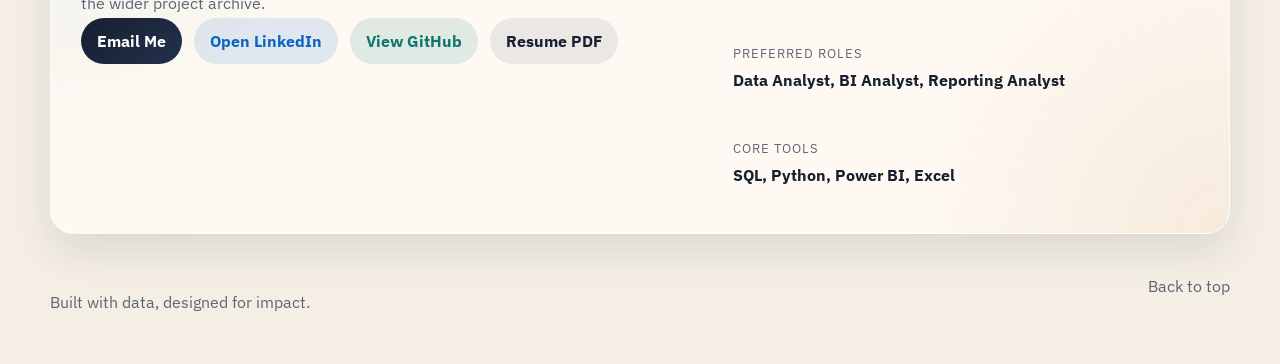
==== commit 0d544e2d: "Balance hero portfolio metrics" ====
--- a/index.html
+++ b/index.html
@@ -19,7 +19,7 @@
     href="data:image/svg+xml,%3Csvg xmlns='http://www.w3.org/2000/svg' viewBox='0 0 100 100'%3E%3Crect width='100' height='100' rx='24' fill='%23172031'/%3E%3Cpath d='M22 70V28h10l18 22 18-22h10v42H67V45L50 66 33 45v25H22Z' fill='%23f6efe2'/%3E%3C/svg%3E"
   >
   <link rel="stylesheet" href="styles.css">
-  <script defer src="script.js?v=20260507-vendor-strongest"></script>
+  <script defer src="script.js?v=20260711-signal-balance"></script>
 </head>
 <body>
   <div class="page-shell">
@@ -138,20 +138,24 @@
 
           <div class="signal-grid" aria-label="Quick portfolio metrics">
             <article class="signal-card">
+              <small>Portfolio</small>
+              <strong class="count-up" data-counter="21">0</strong>
+              <span>Public GitHub repositories</span>
+            </article>
+            <article class="signal-card">
+              <small>Case Studies</small>
               <strong class="count-up" data-counter="12">0</strong>
-              <span>Featured analytics case studies</span>
+              <span>Featured analytics projects</span>
             </article>
             <article class="signal-card">
+              <small>Vendor Project</small>
+              <strong class="count-up" data-counter="2.71" data-decimals="2" data-prefix="$" data-suffix="M">0</strong>
+              <span>Unsold inventory opportunity found</span>
+            </article>
+            <article class="signal-card">
+              <small>Vendor Risk</small>
               <strong class="count-up" data-counter="65.7" data-decimals="1" data-suffix="%">0</strong>
-              <span>Purchases concentrated in top 10 vendors</span>
-            </article>
-            <article class="signal-card">
-              <strong class="count-up" data-counter="2.71" data-decimals="2" data-prefix="$" data-suffix="M">0</strong>
-              <span>Unsold inventory opportunity identified</span>
-            </article>
-            <article class="signal-card">
-              <strong class="count-up" data-counter="72" data-suffix="%">0</strong>
-              <span>Bulk purchase cost-reduction signal</span>
+              <span>Purchases from top 10 vendors</span>
             </article>
           </div>
         </aside>
--- a/styles.css
+++ b/styles.css
@@ -290,7 +290,7 @@
 .signal-card {
   display: grid;
   align-content: start;
-  gap: 14px;
+  gap: 10px;
   min-height: 150px;
   height: 150px;
   padding: 22px 24px;
@@ -298,10 +298,17 @@
   background: rgba(255, 251, 245, 0.9);
   box-shadow: var(--shadow);
 }
+.signal-card small {
+  color: #0a716c;
+  font-size: 0.72rem;
+  font-weight: 800;
+  letter-spacing: 0.14em;
+  text-transform: uppercase;
+}
 .signal-card strong,.spotlight-number { display: block; margin-bottom: 0; font-family: "Sora", sans-serif; }
 .signal-card strong {
   font-size: clamp(2.2rem, 3.2vw, 2.9rem);
-  letter-spacing: -0.06em;
+  letter-spacing: 0;
   line-height: 0.92;
 }
 .signal-card span,.spotlight-text {
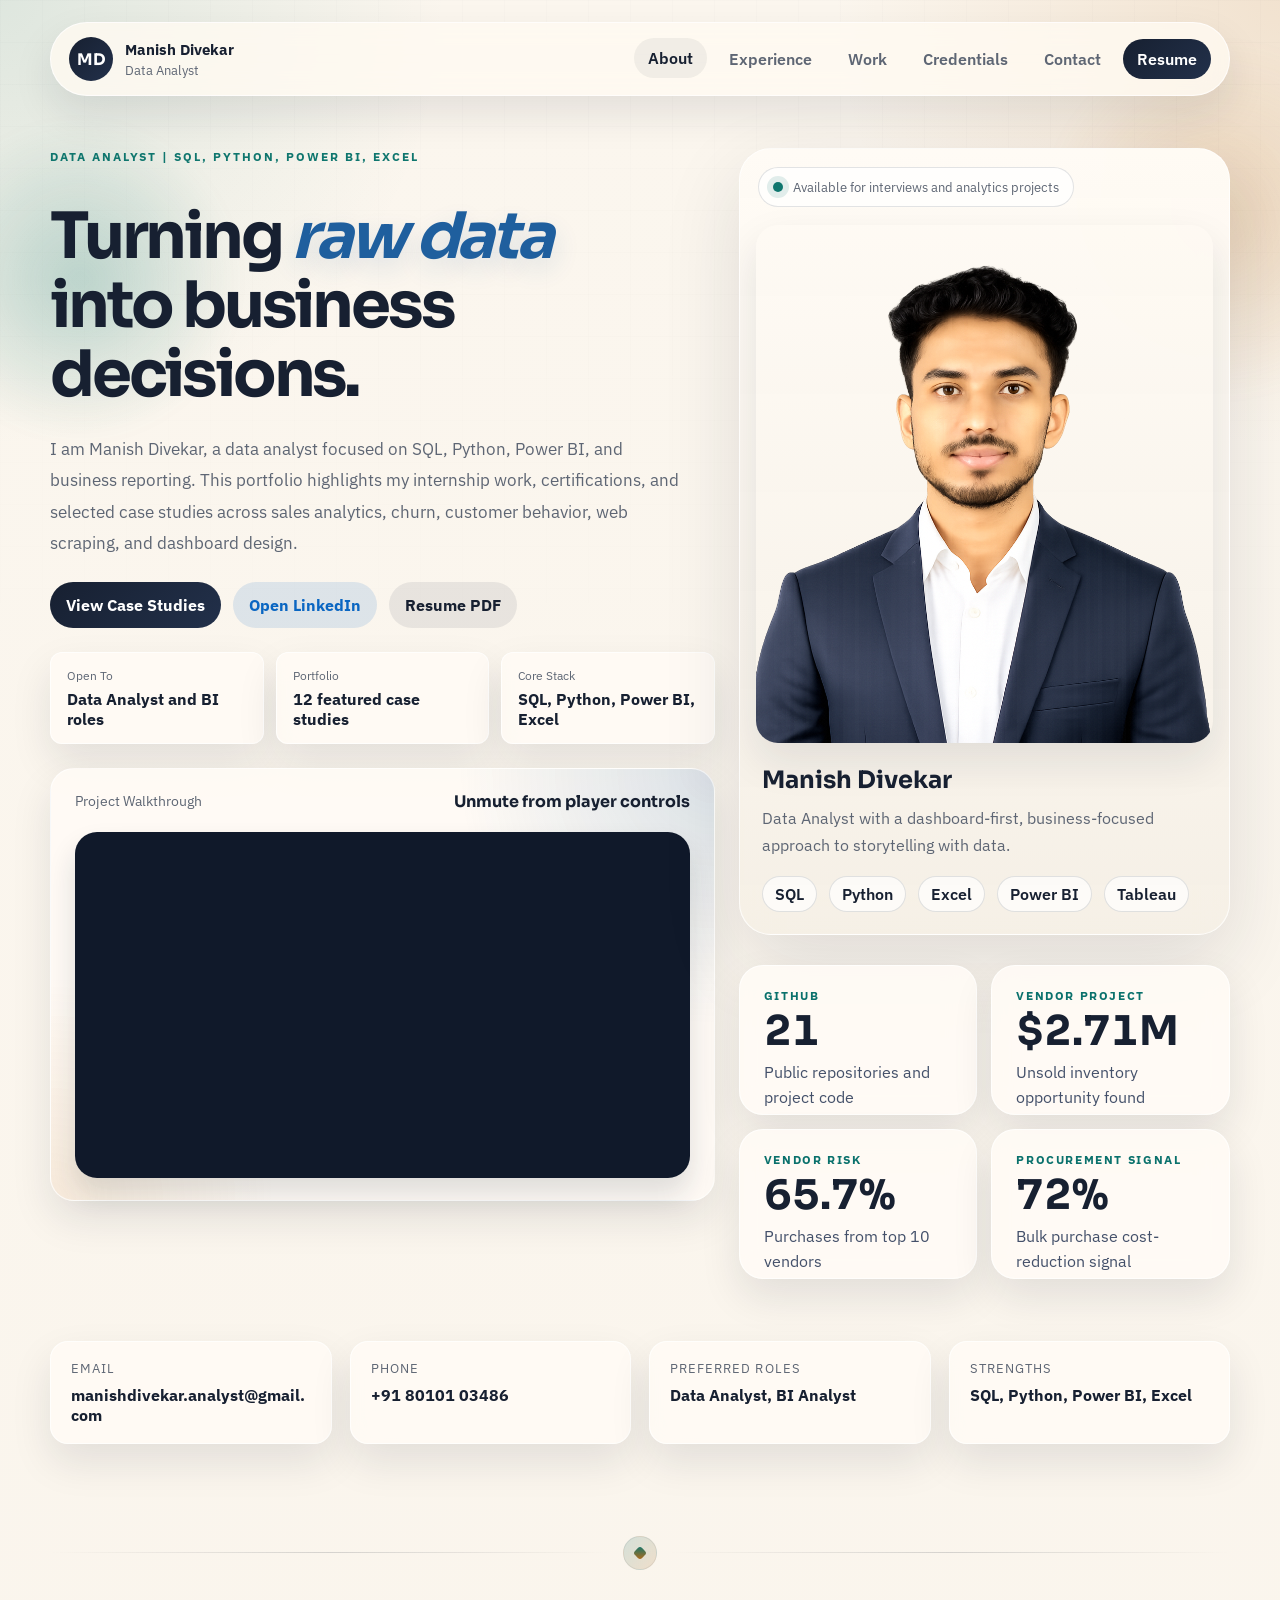
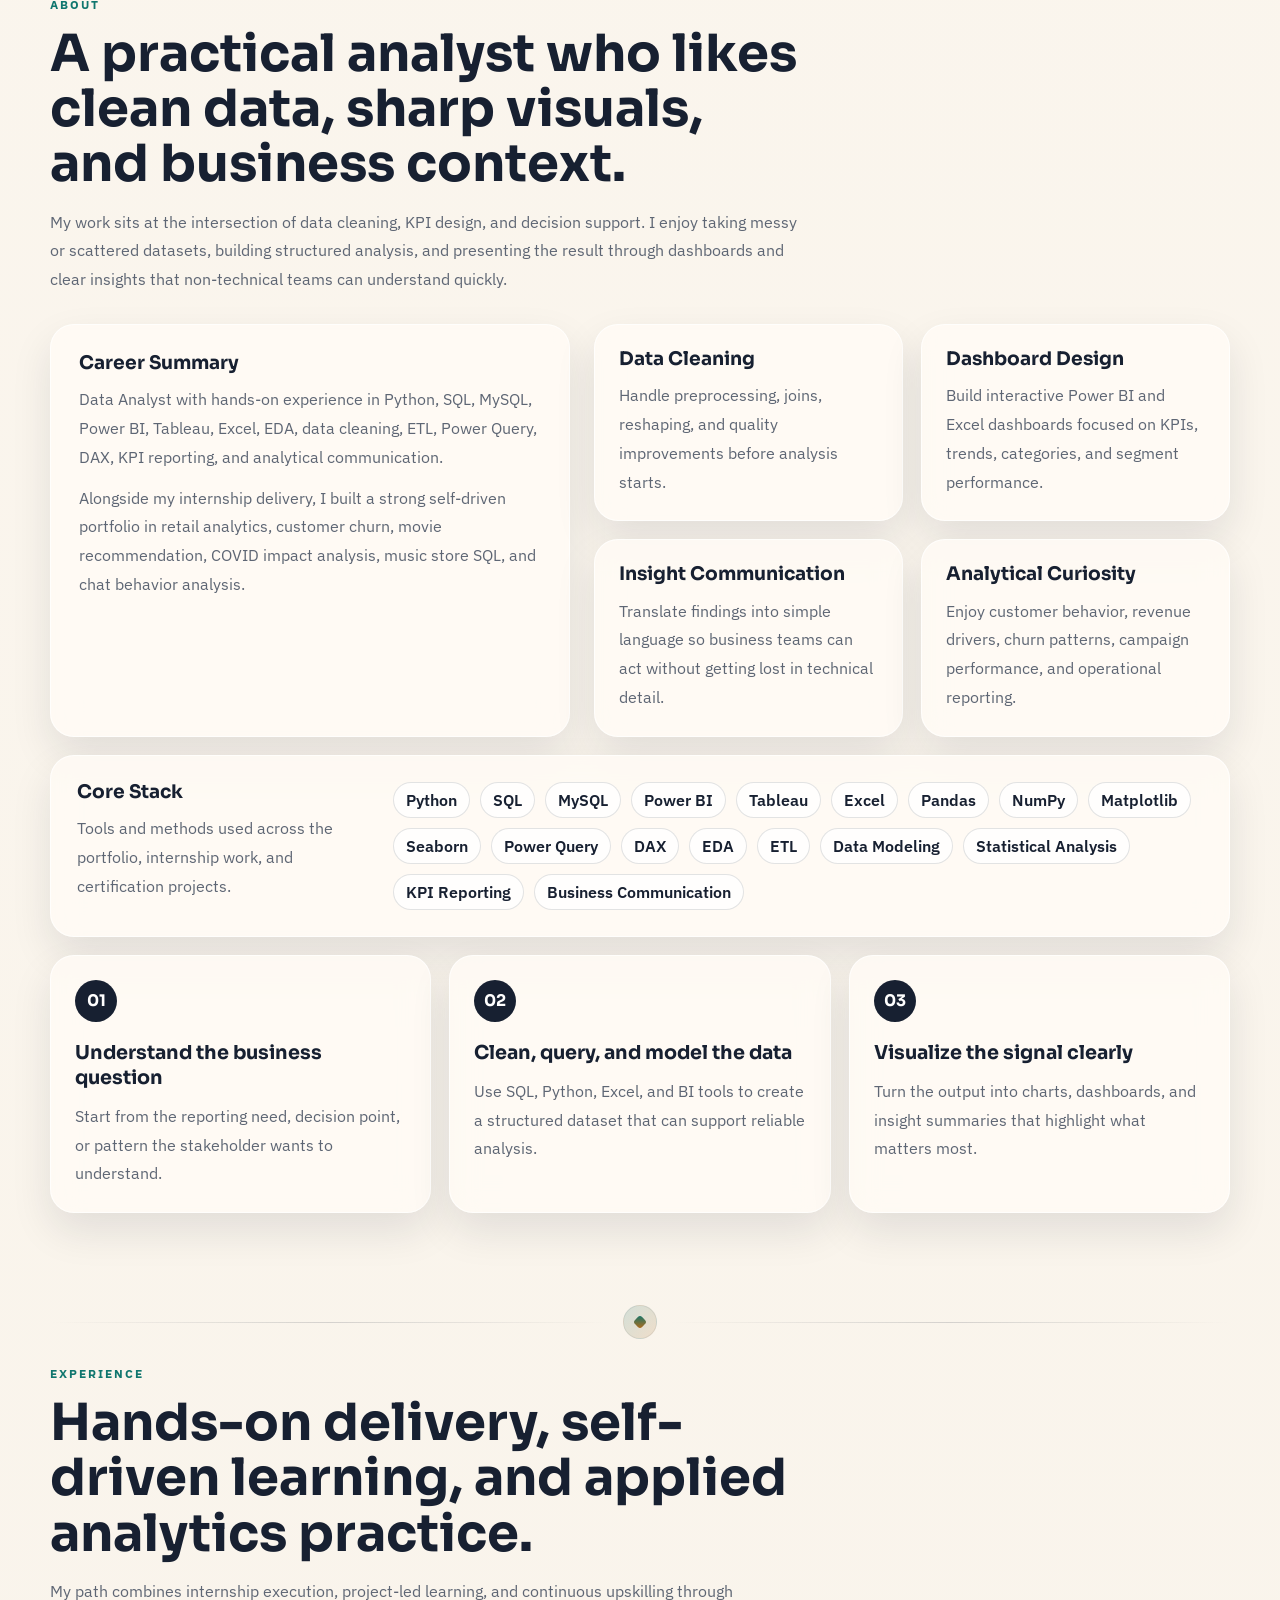
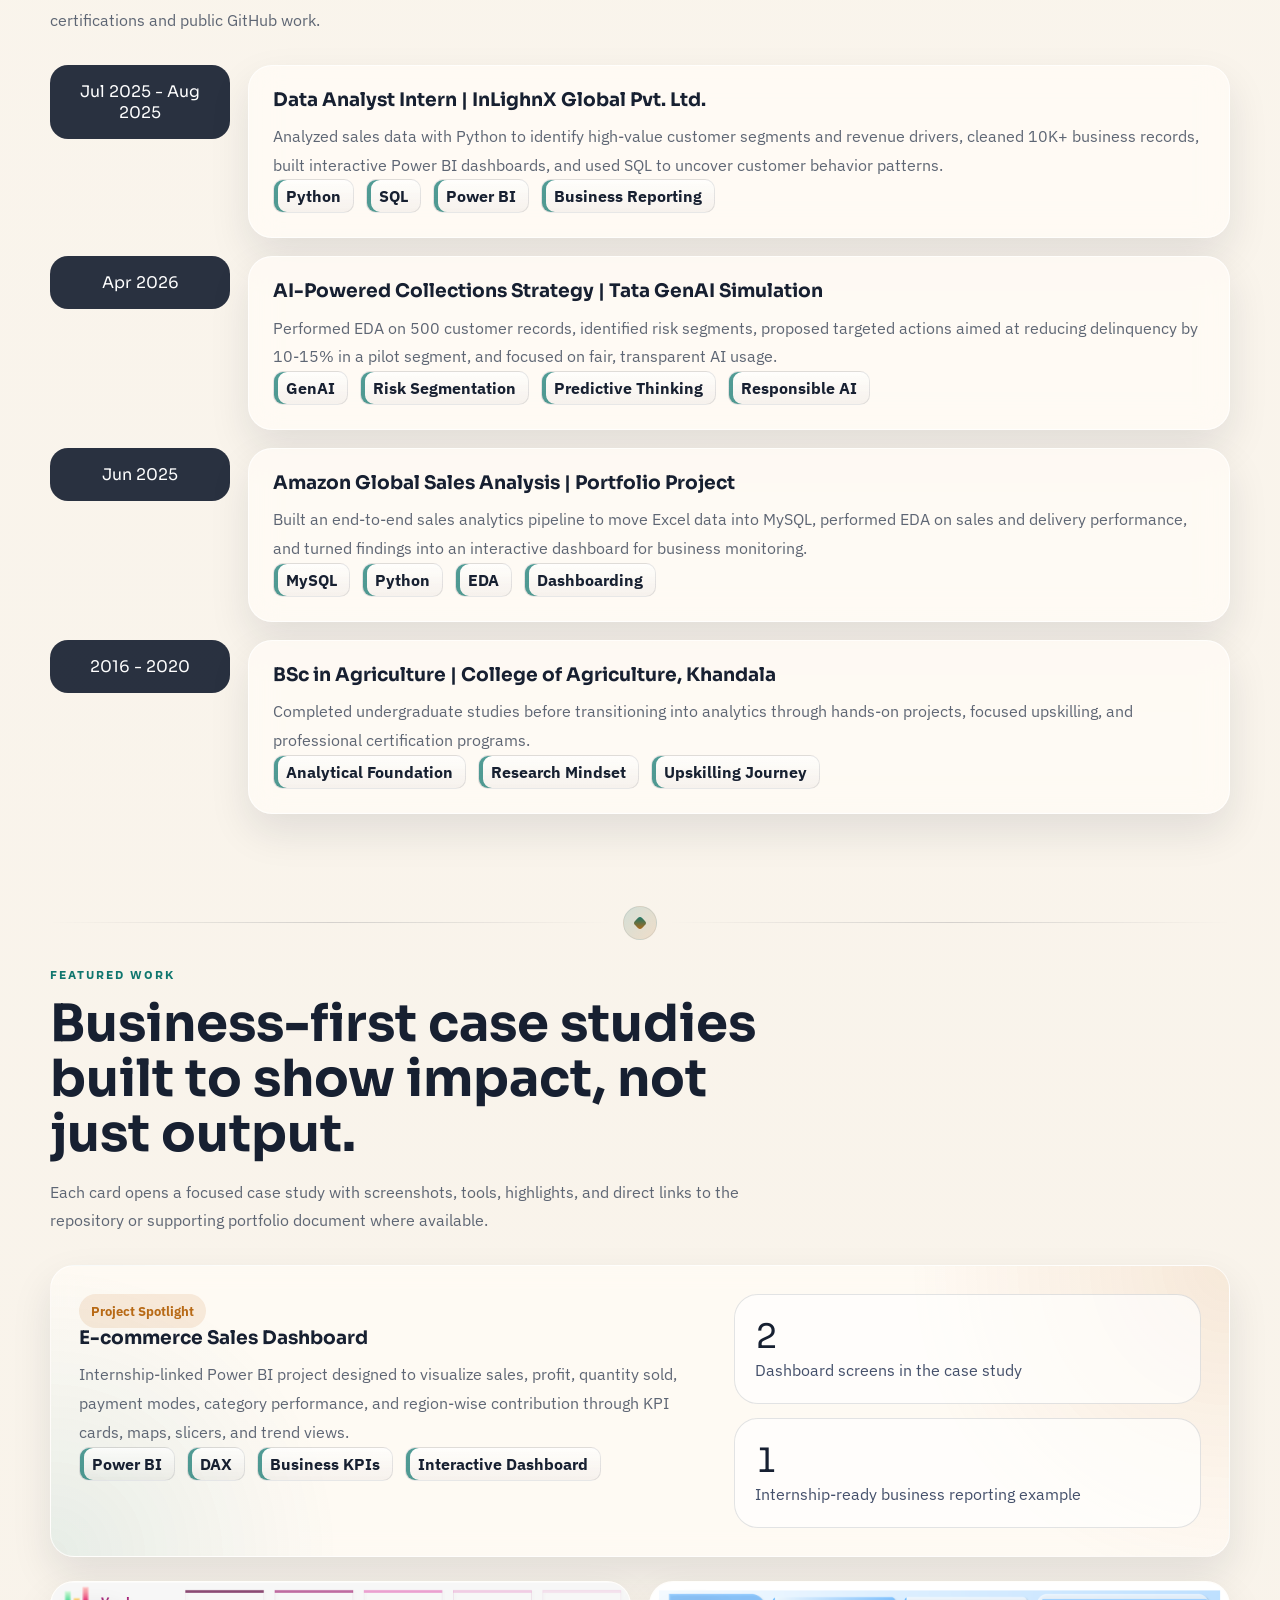
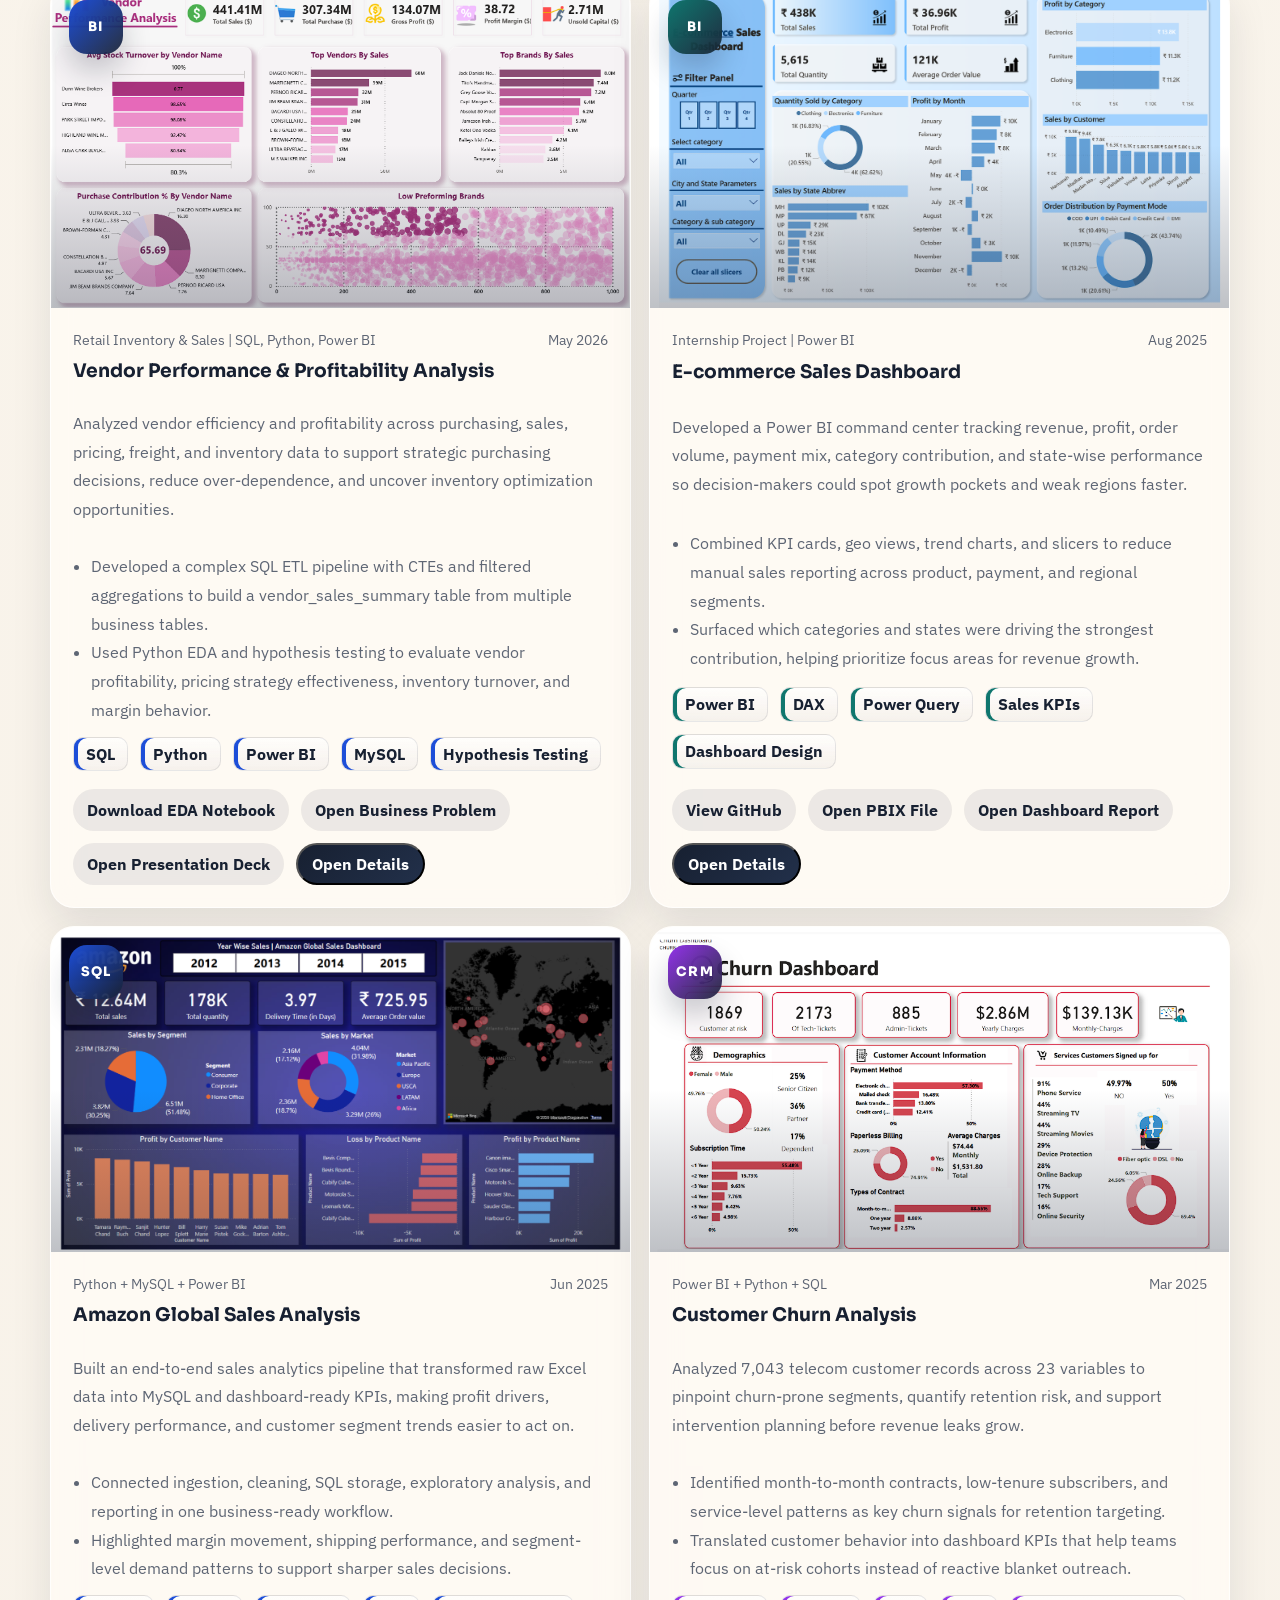
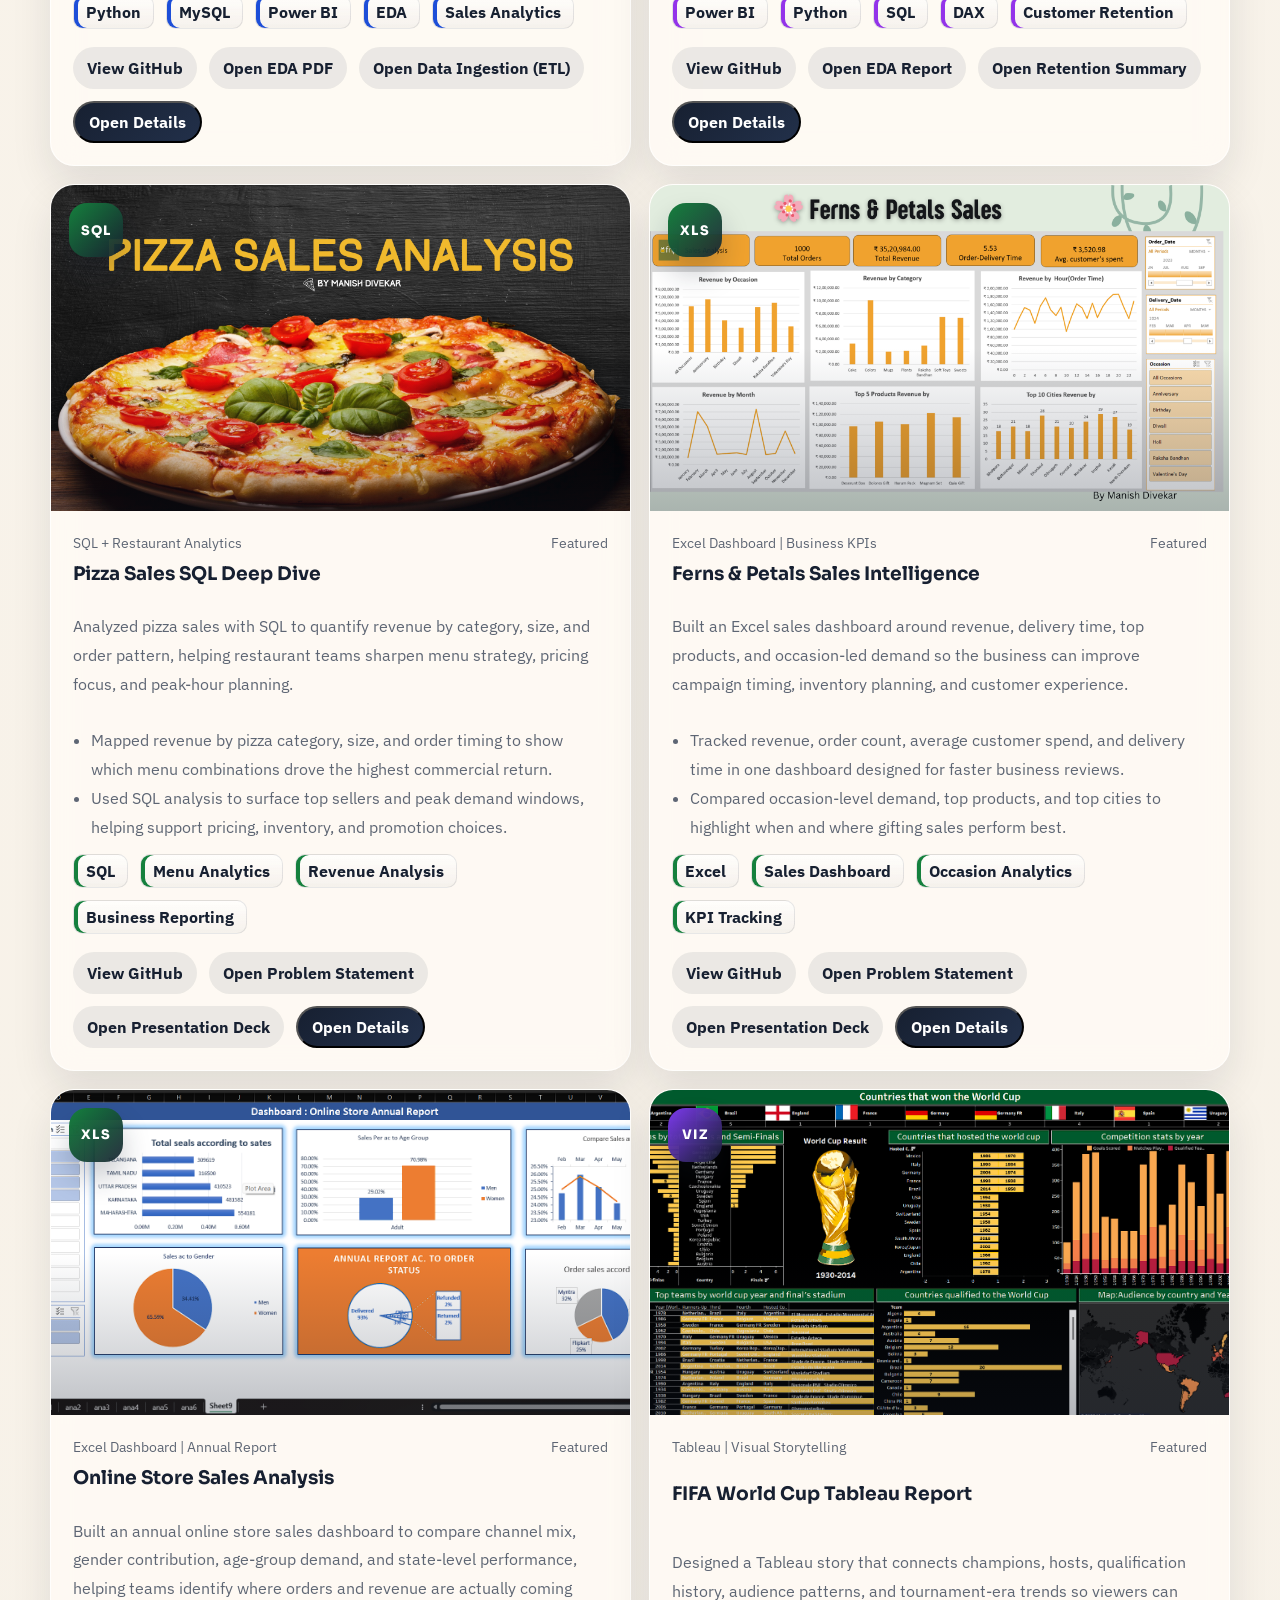
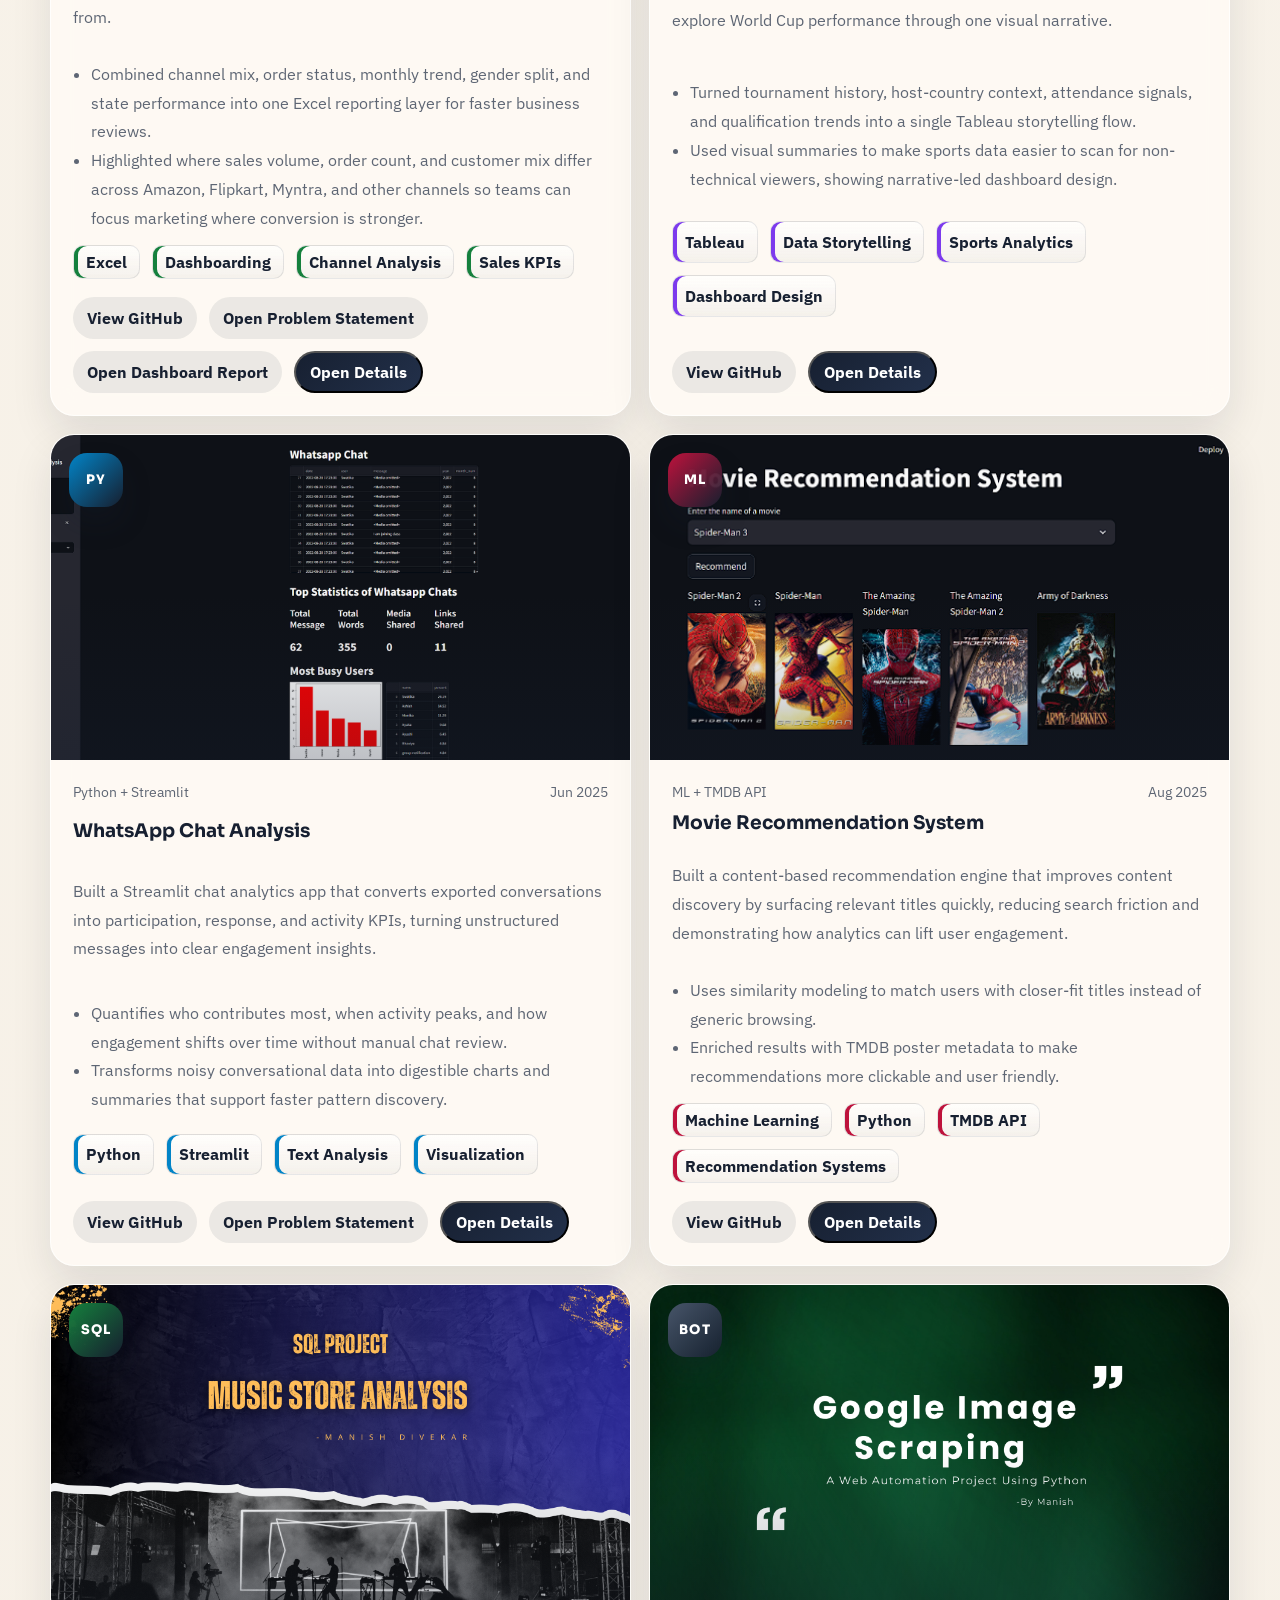
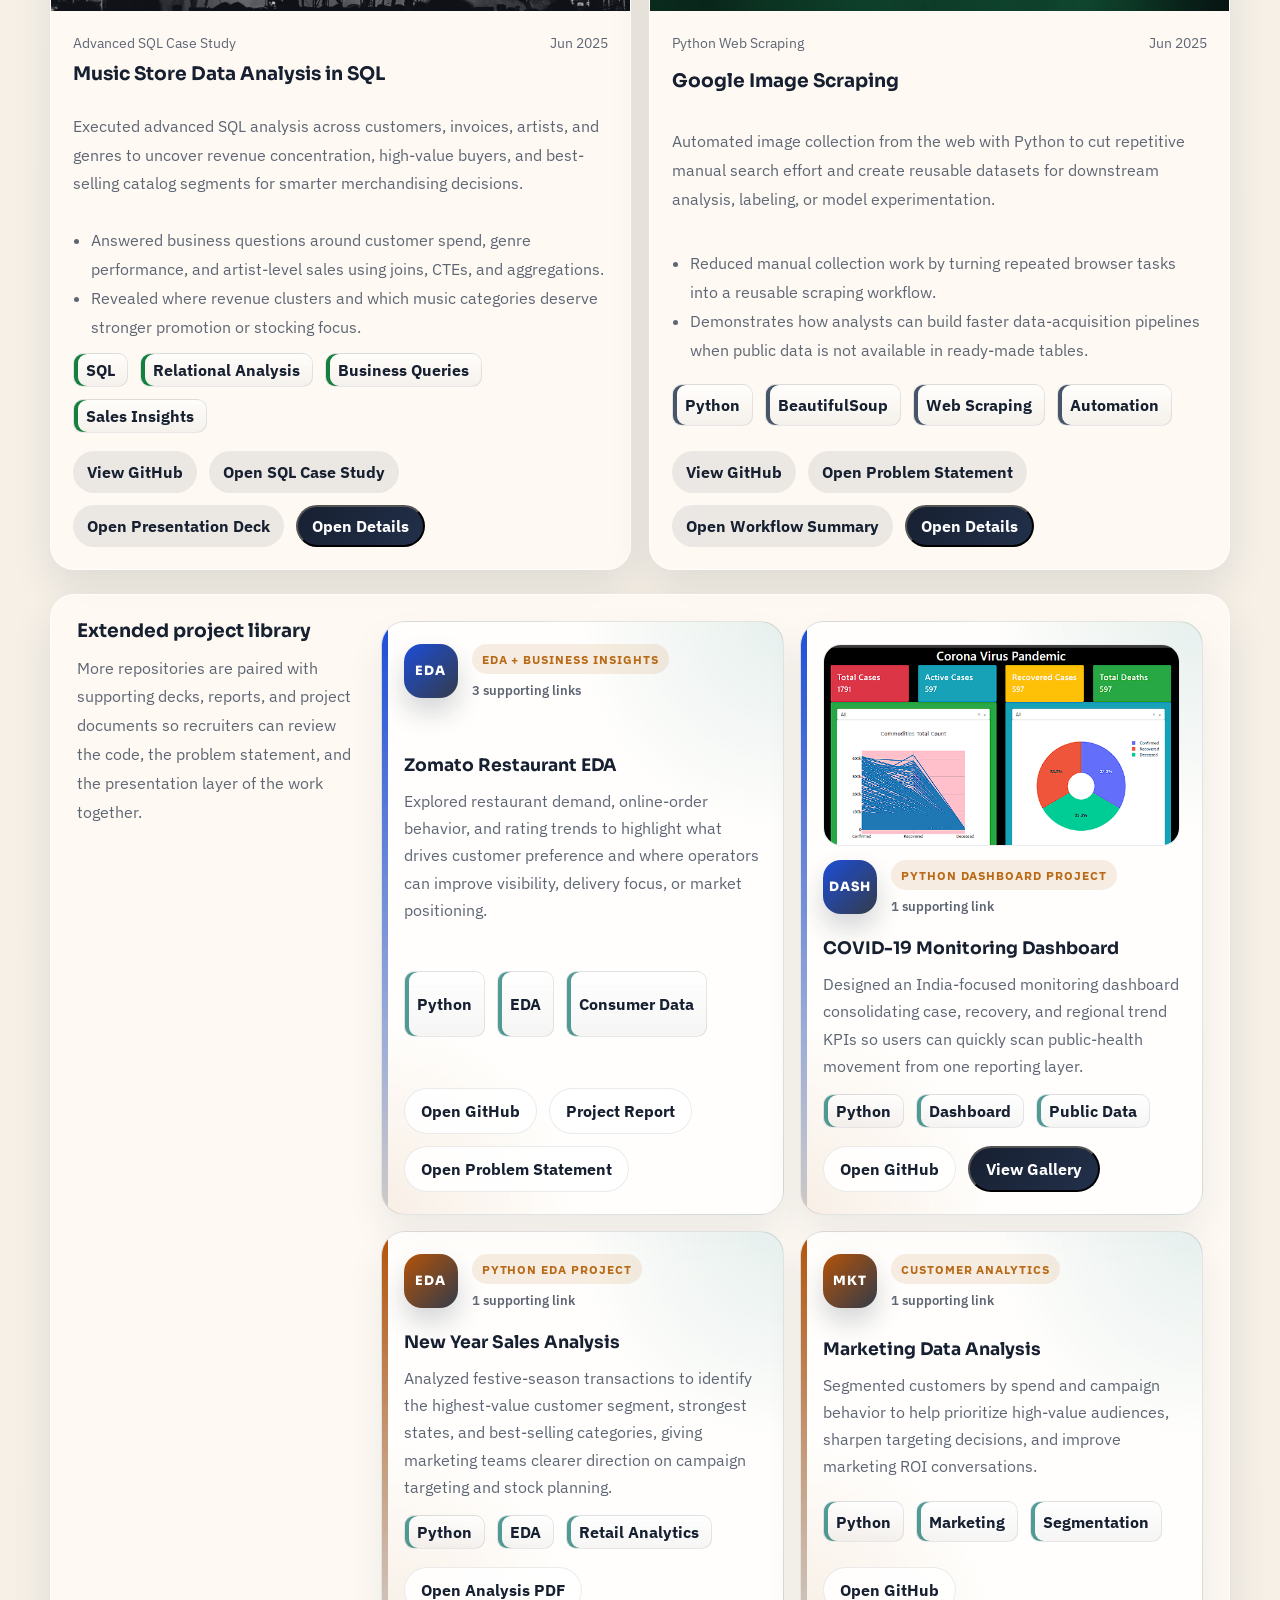
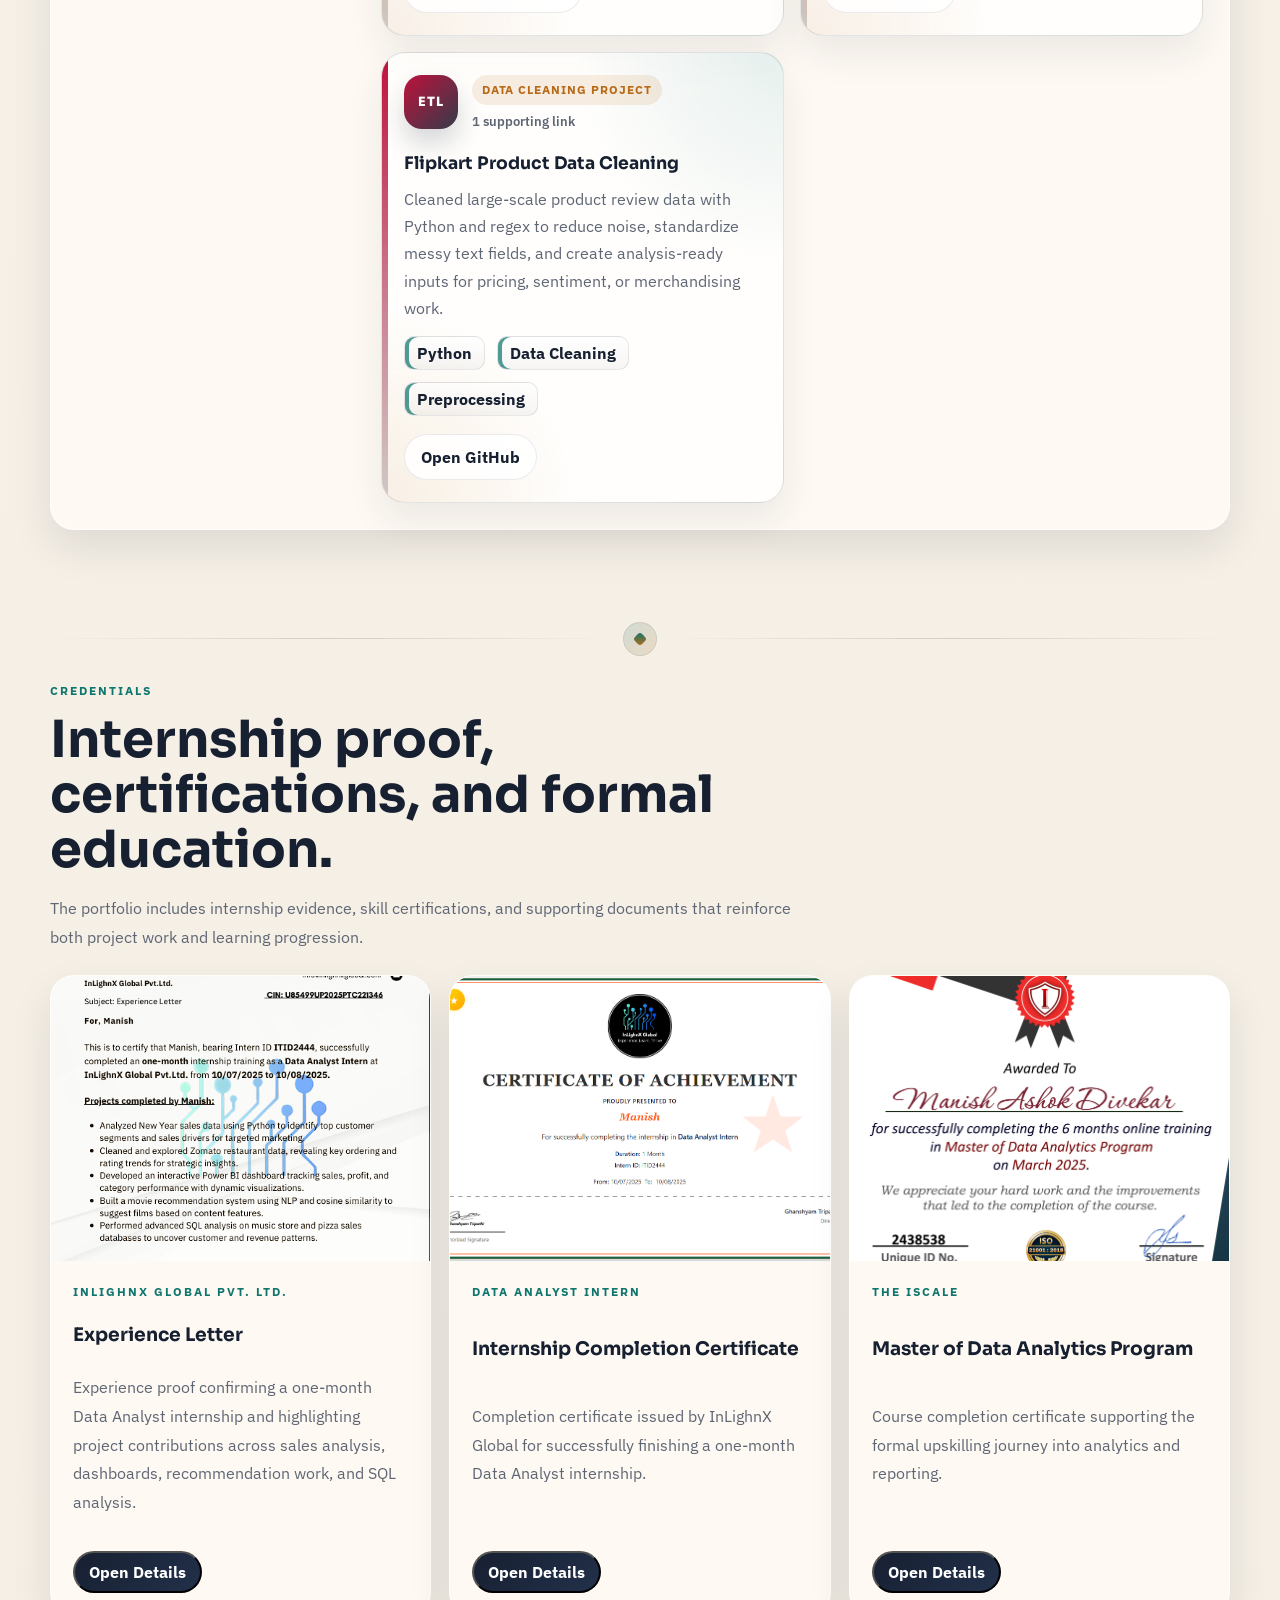
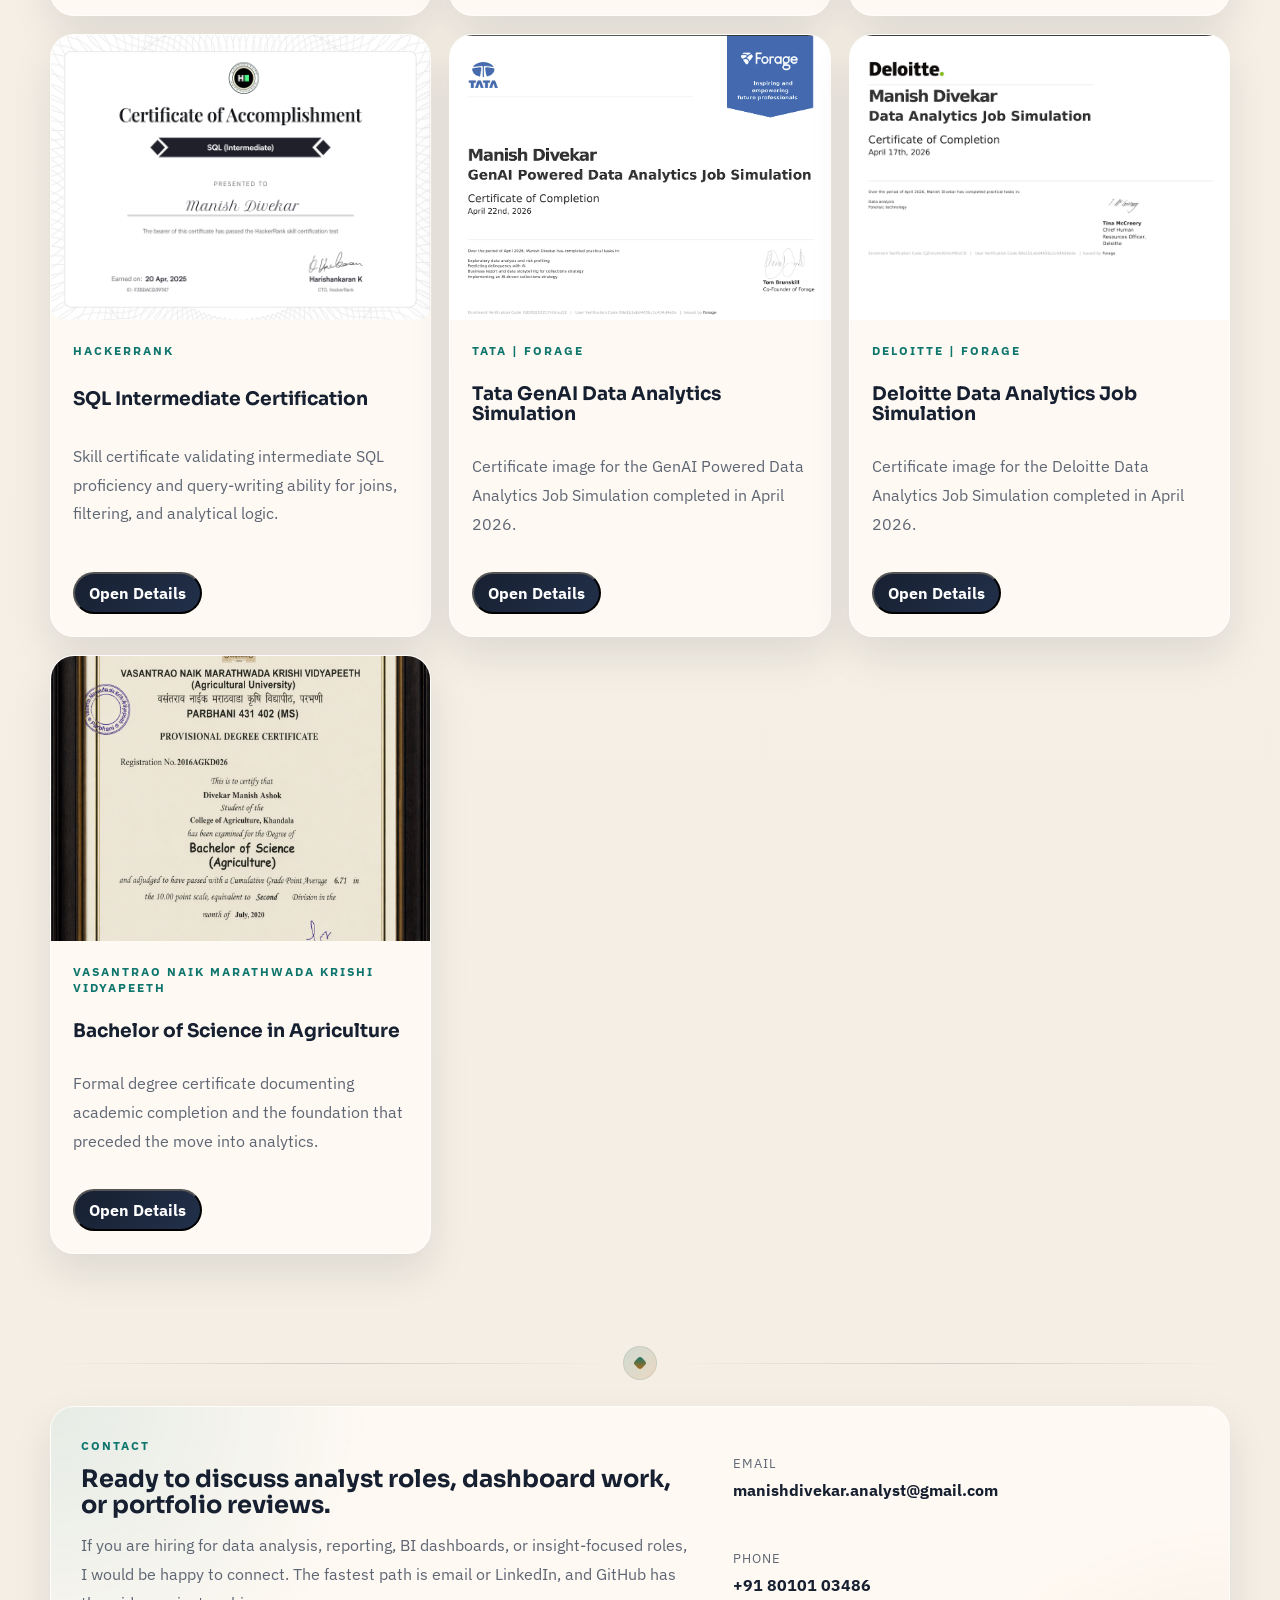
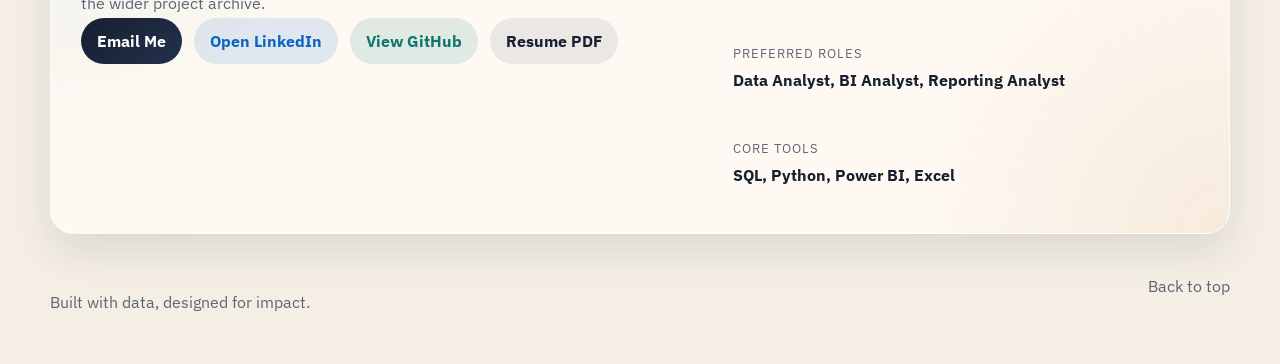
==== commit 923e388c: "Clean hero metrics and add Excel strength" ====
--- a/index.html
+++ b/index.html
@@ -19,7 +19,7 @@
     href="data:image/svg+xml,%3Csvg xmlns='http://www.w3.org/2000/svg' viewBox='0 0 100 100'%3E%3Crect width='100' height='100' rx='24' fill='%23172031'/%3E%3Cpath d='M22 70V28h10l18 22 18-22h10v42H67V45L50 66 33 45v25H22Z' fill='%23f6efe2'/%3E%3C/svg%3E"
   >
   <link rel="stylesheet" href="styles.css">
-  <script defer src="script.js?v=20260711-signal-balance"></script>
+  <script defer src="script.js?v=20260711-signal-clean"></script>
 </head>
 <body>
   <div class="page-shell">
@@ -138,14 +138,9 @@
 
           <div class="signal-grid" aria-label="Quick portfolio metrics">
             <article class="signal-card">
-              <small>Portfolio</small>
+              <small>GitHub</small>
               <strong class="count-up" data-counter="21">0</strong>
-              <span>Public GitHub repositories</span>
-            </article>
-            <article class="signal-card">
-              <small>Case Studies</small>
-              <strong class="count-up" data-counter="12">0</strong>
-              <span>Featured analytics projects</span>
+              <span>Public repositories and project code</span>
             </article>
             <article class="signal-card">
               <small>Vendor Project</small>
@@ -156,6 +151,11 @@
               <small>Vendor Risk</small>
               <strong class="count-up" data-counter="65.7" data-decimals="1" data-suffix="%">0</strong>
               <span>Purchases from top 10 vendors</span>
+            </article>
+            <article class="signal-card">
+              <small>Procurement Signal</small>
+              <strong class="count-up" data-counter="72" data-suffix="%">0</strong>
+              <span>Bulk purchase cost-reduction signal</span>
             </article>
           </div>
         </aside>
@@ -178,7 +178,7 @@
         </a>
         <a href="#about">
           <span>Strengths</span>
-          <strong>SQL, Python, Power BI</strong>
+          <strong>SQL, Python, Power BI, Excel</strong>
         </a>
       </section>
 
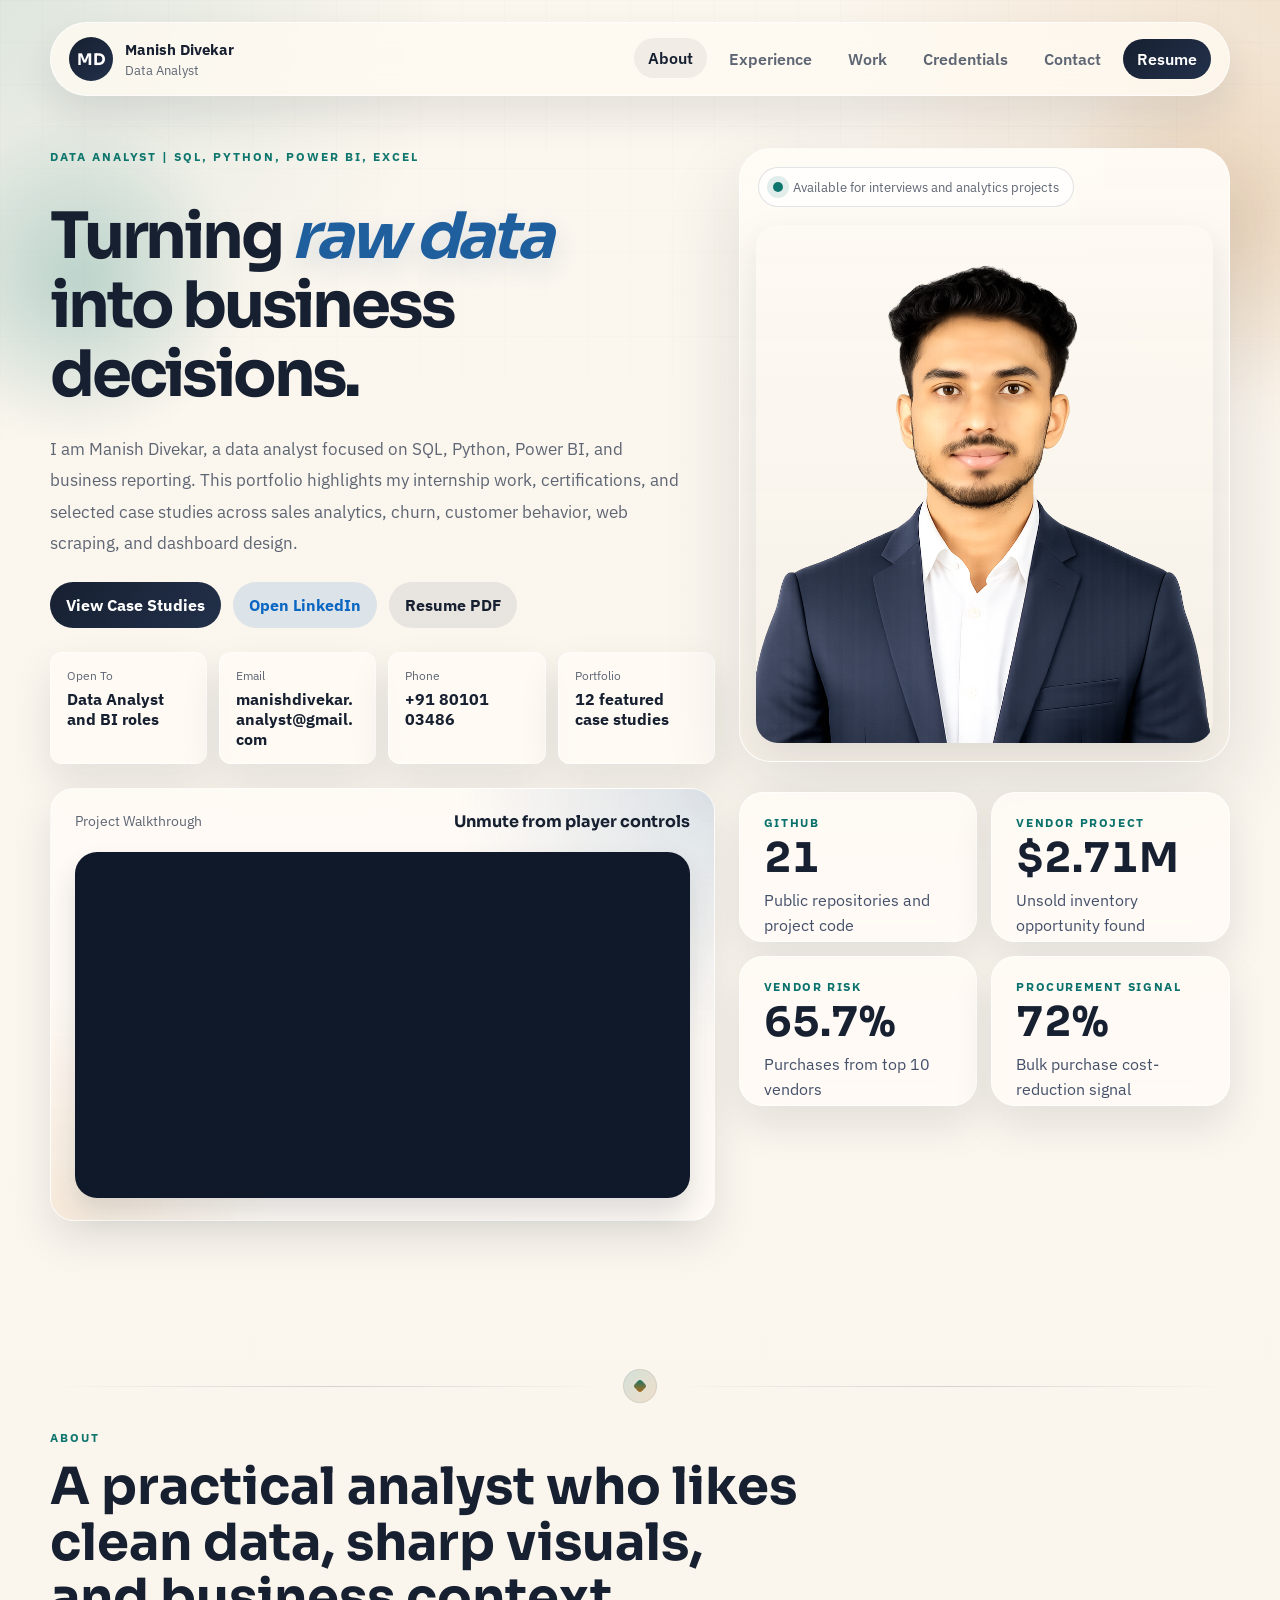
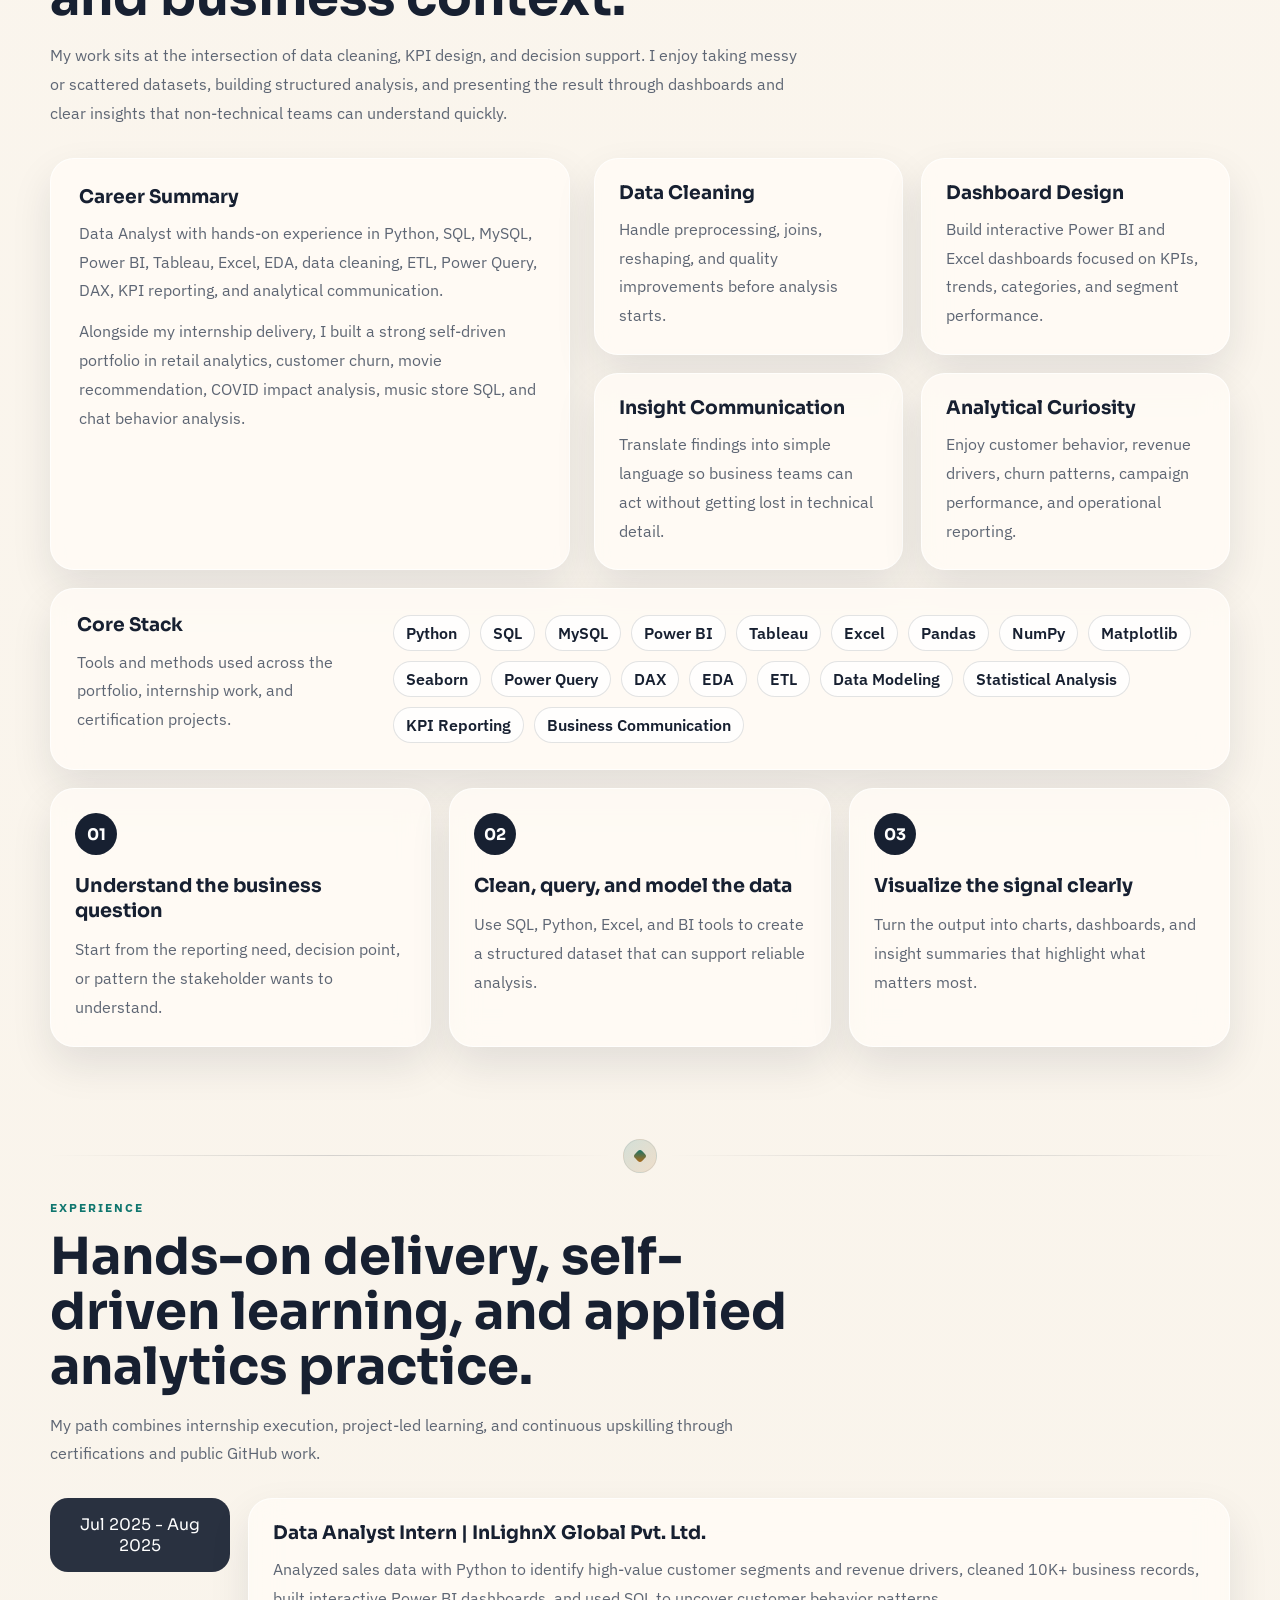
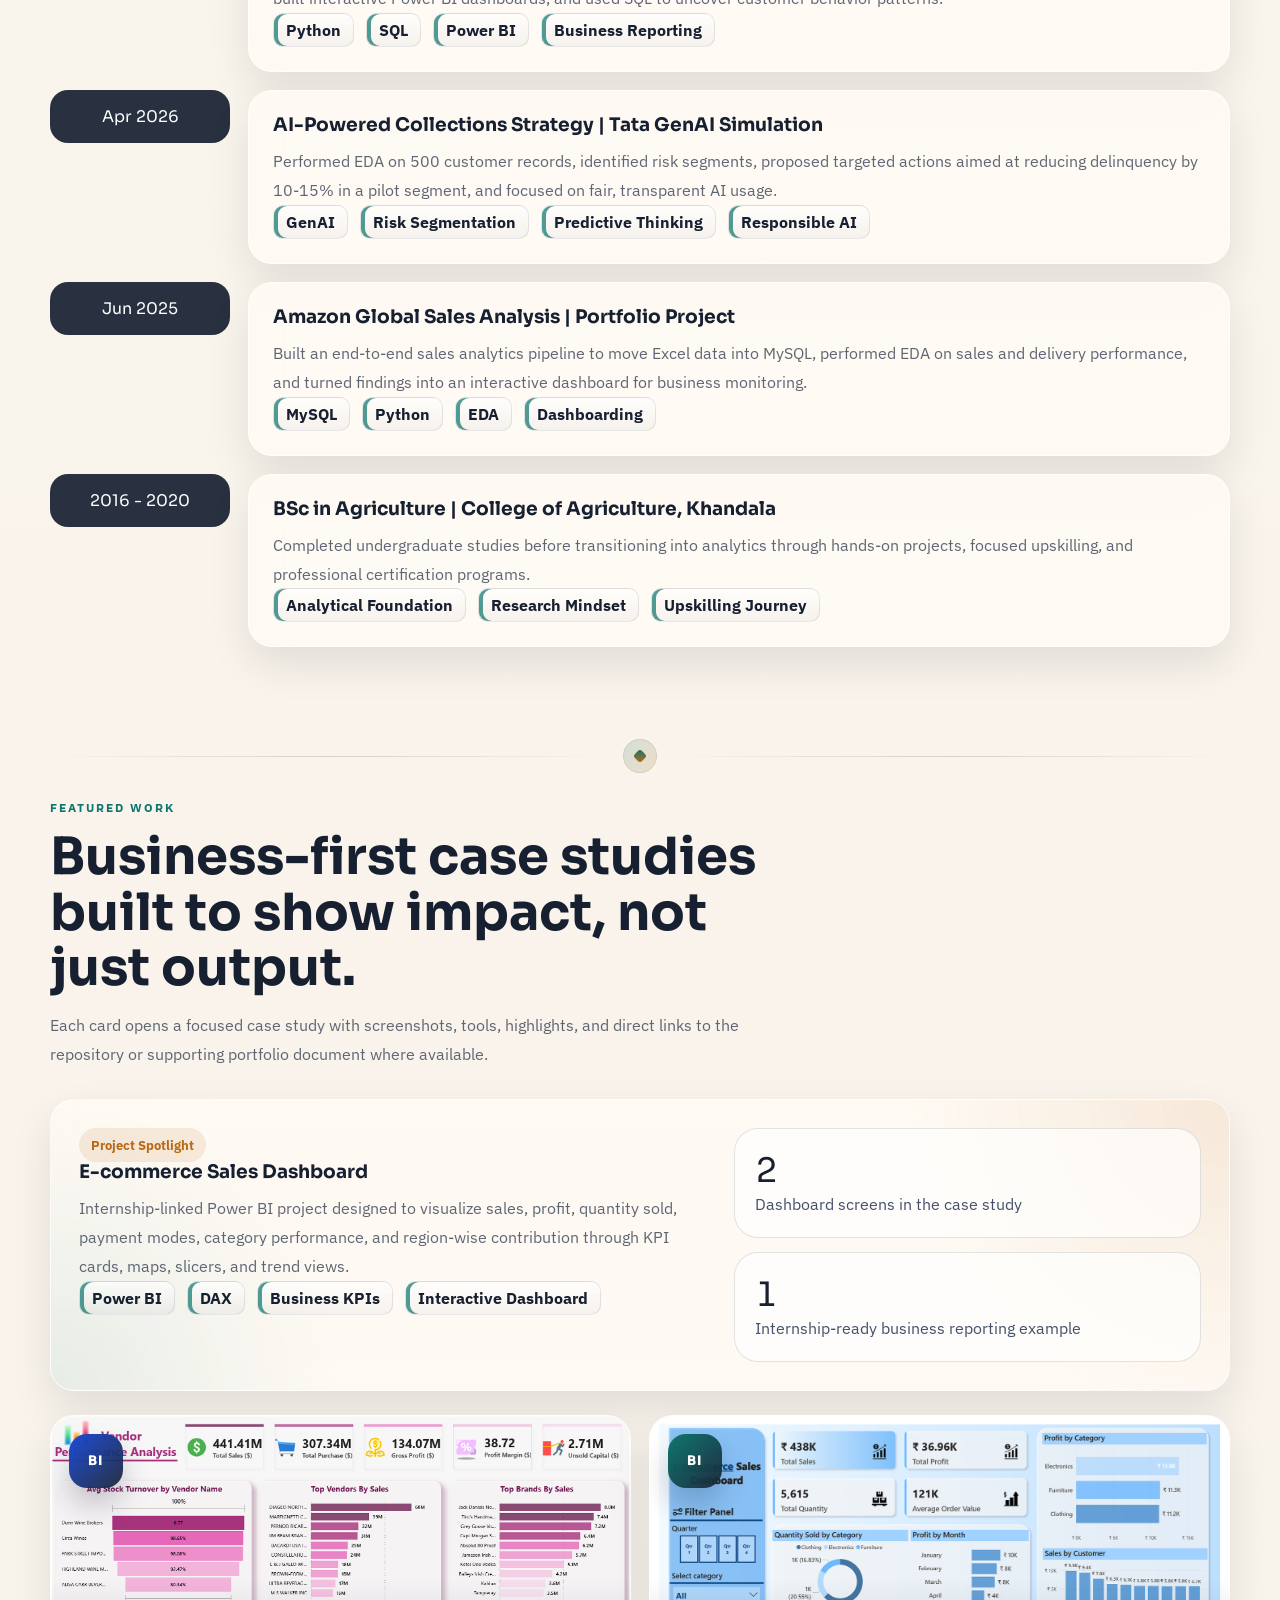
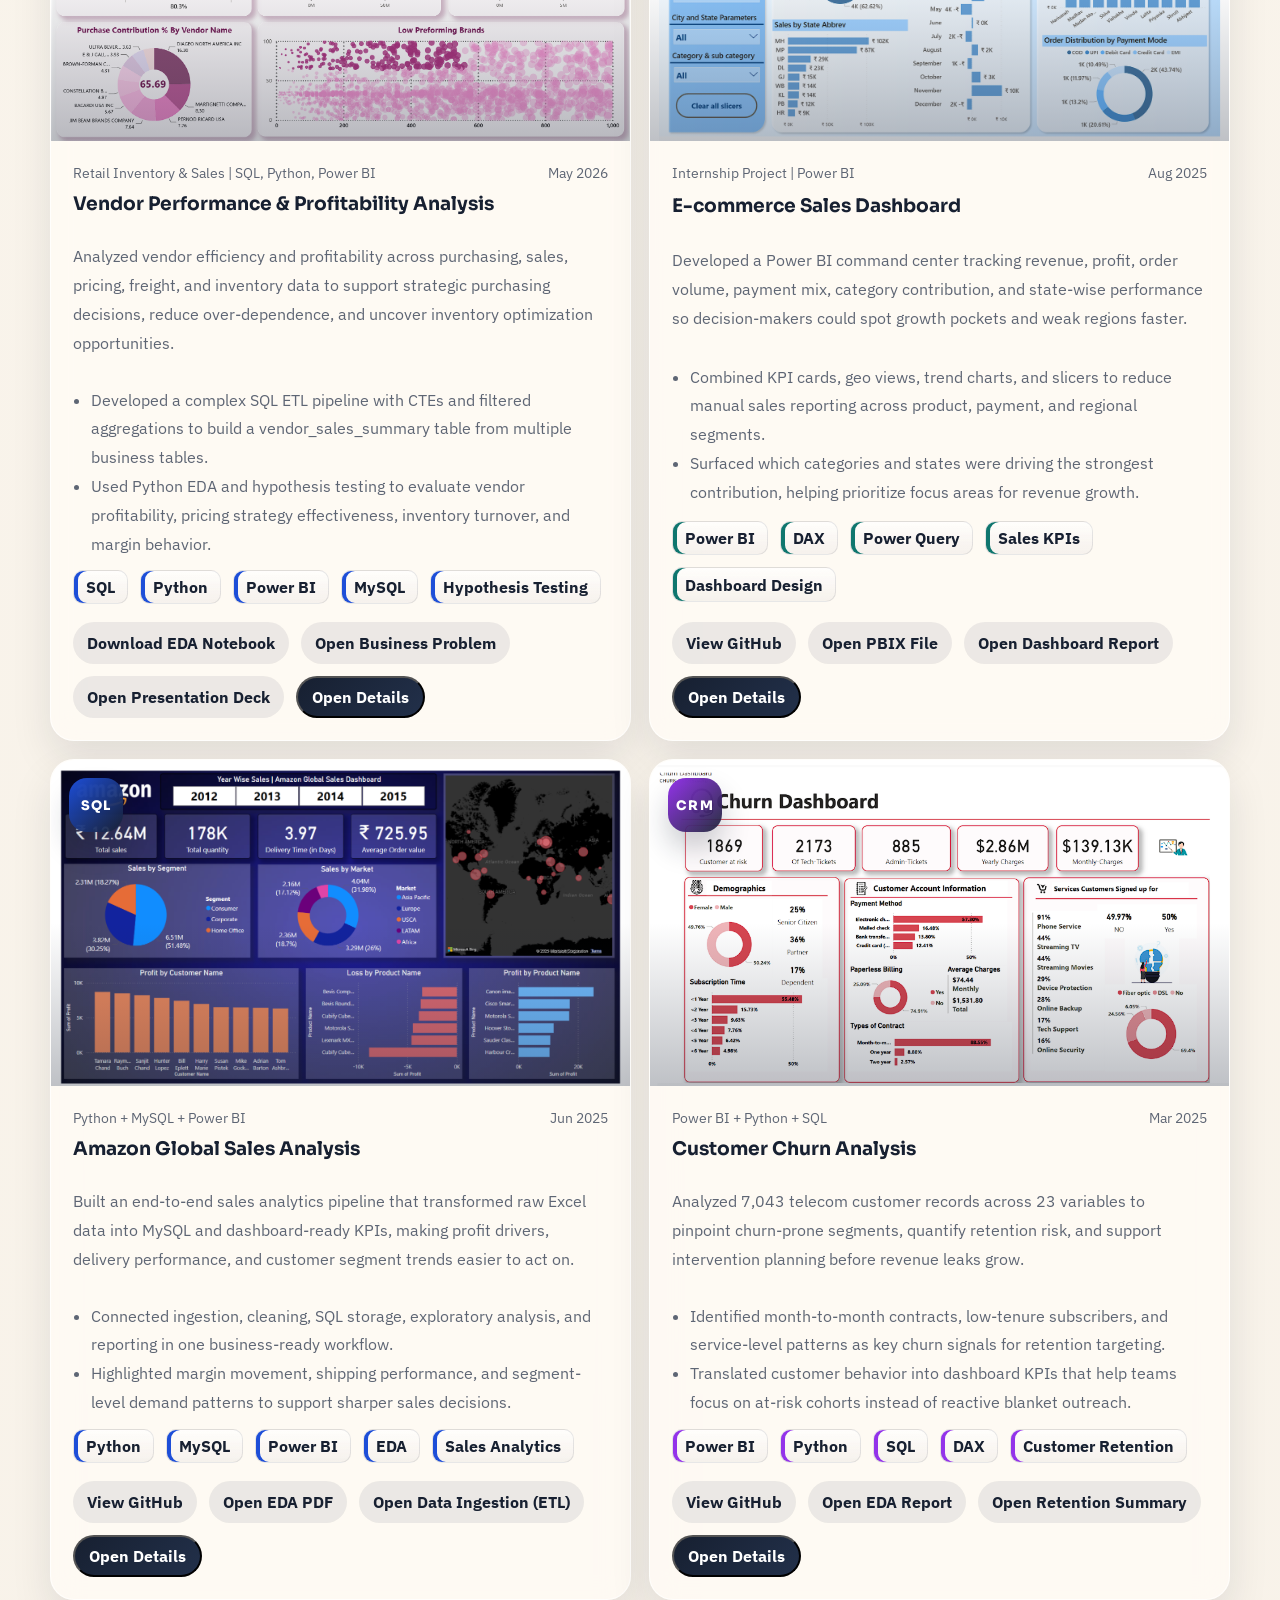
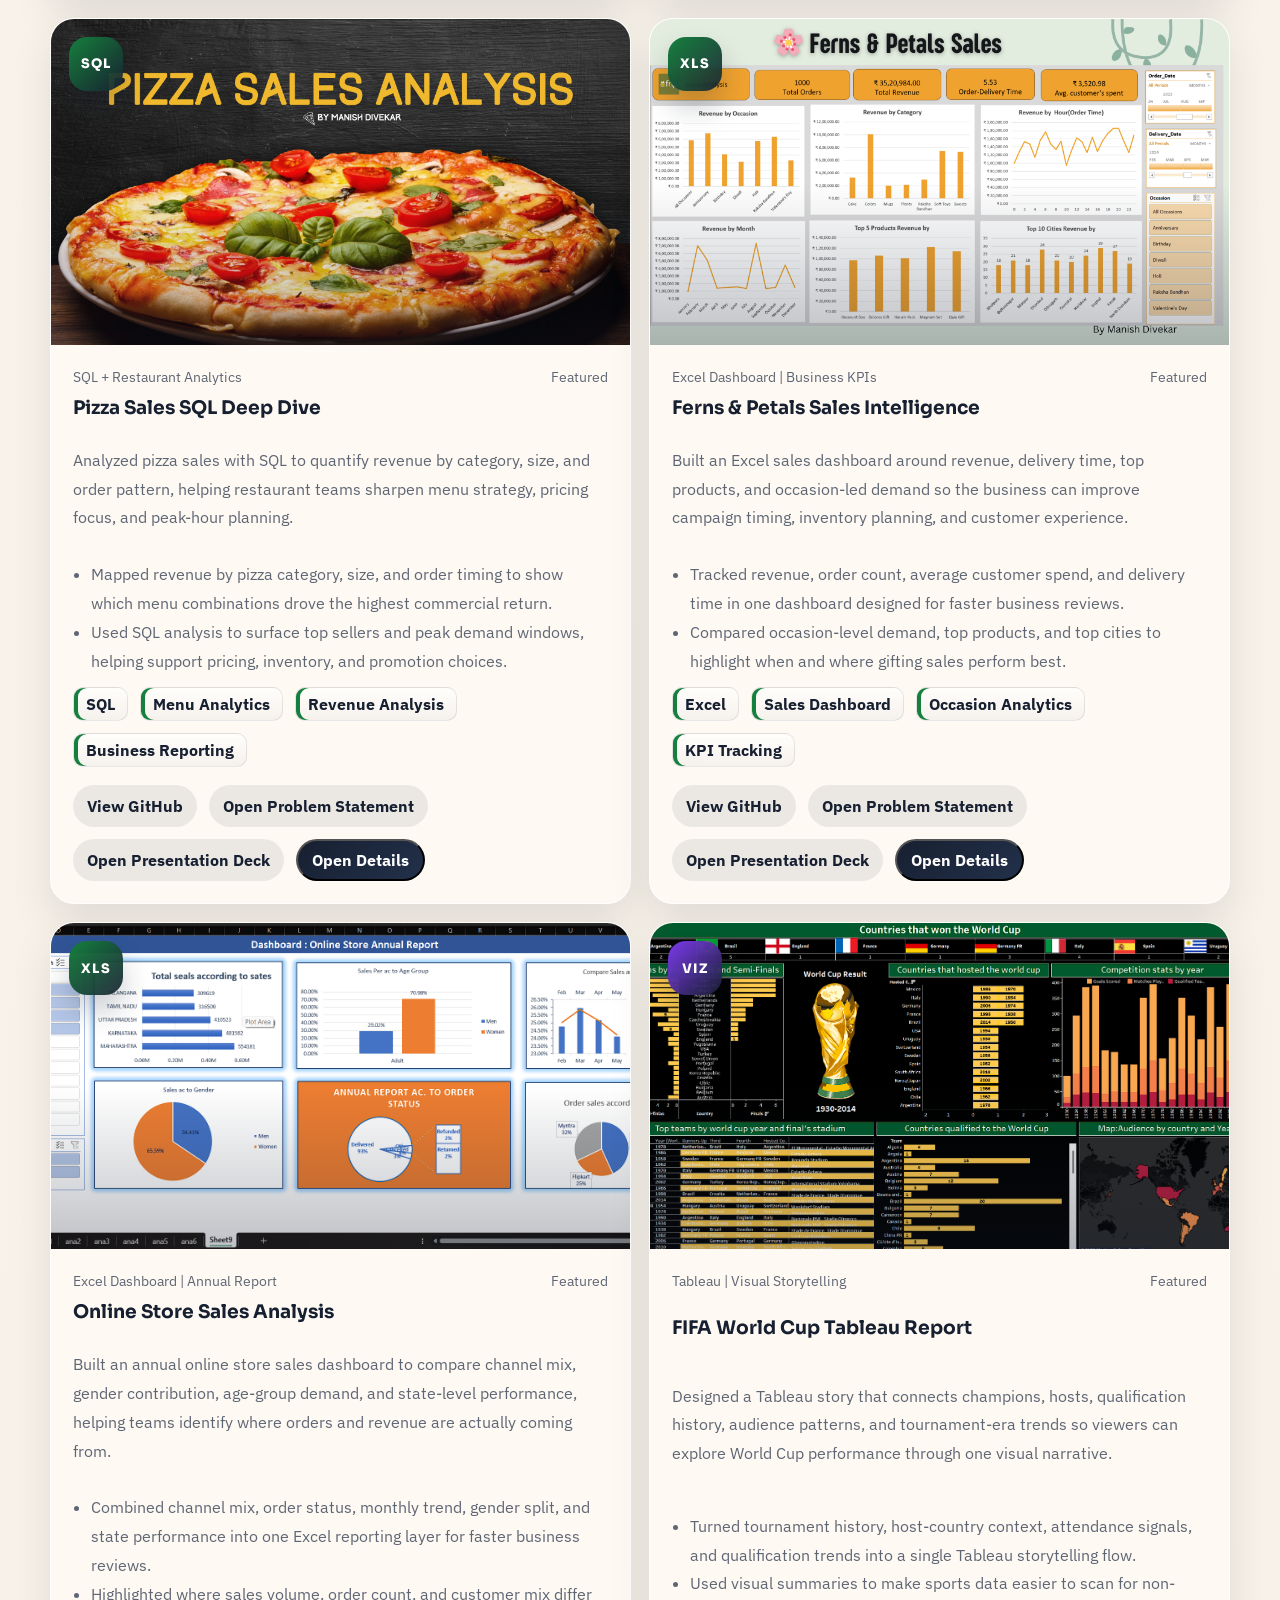
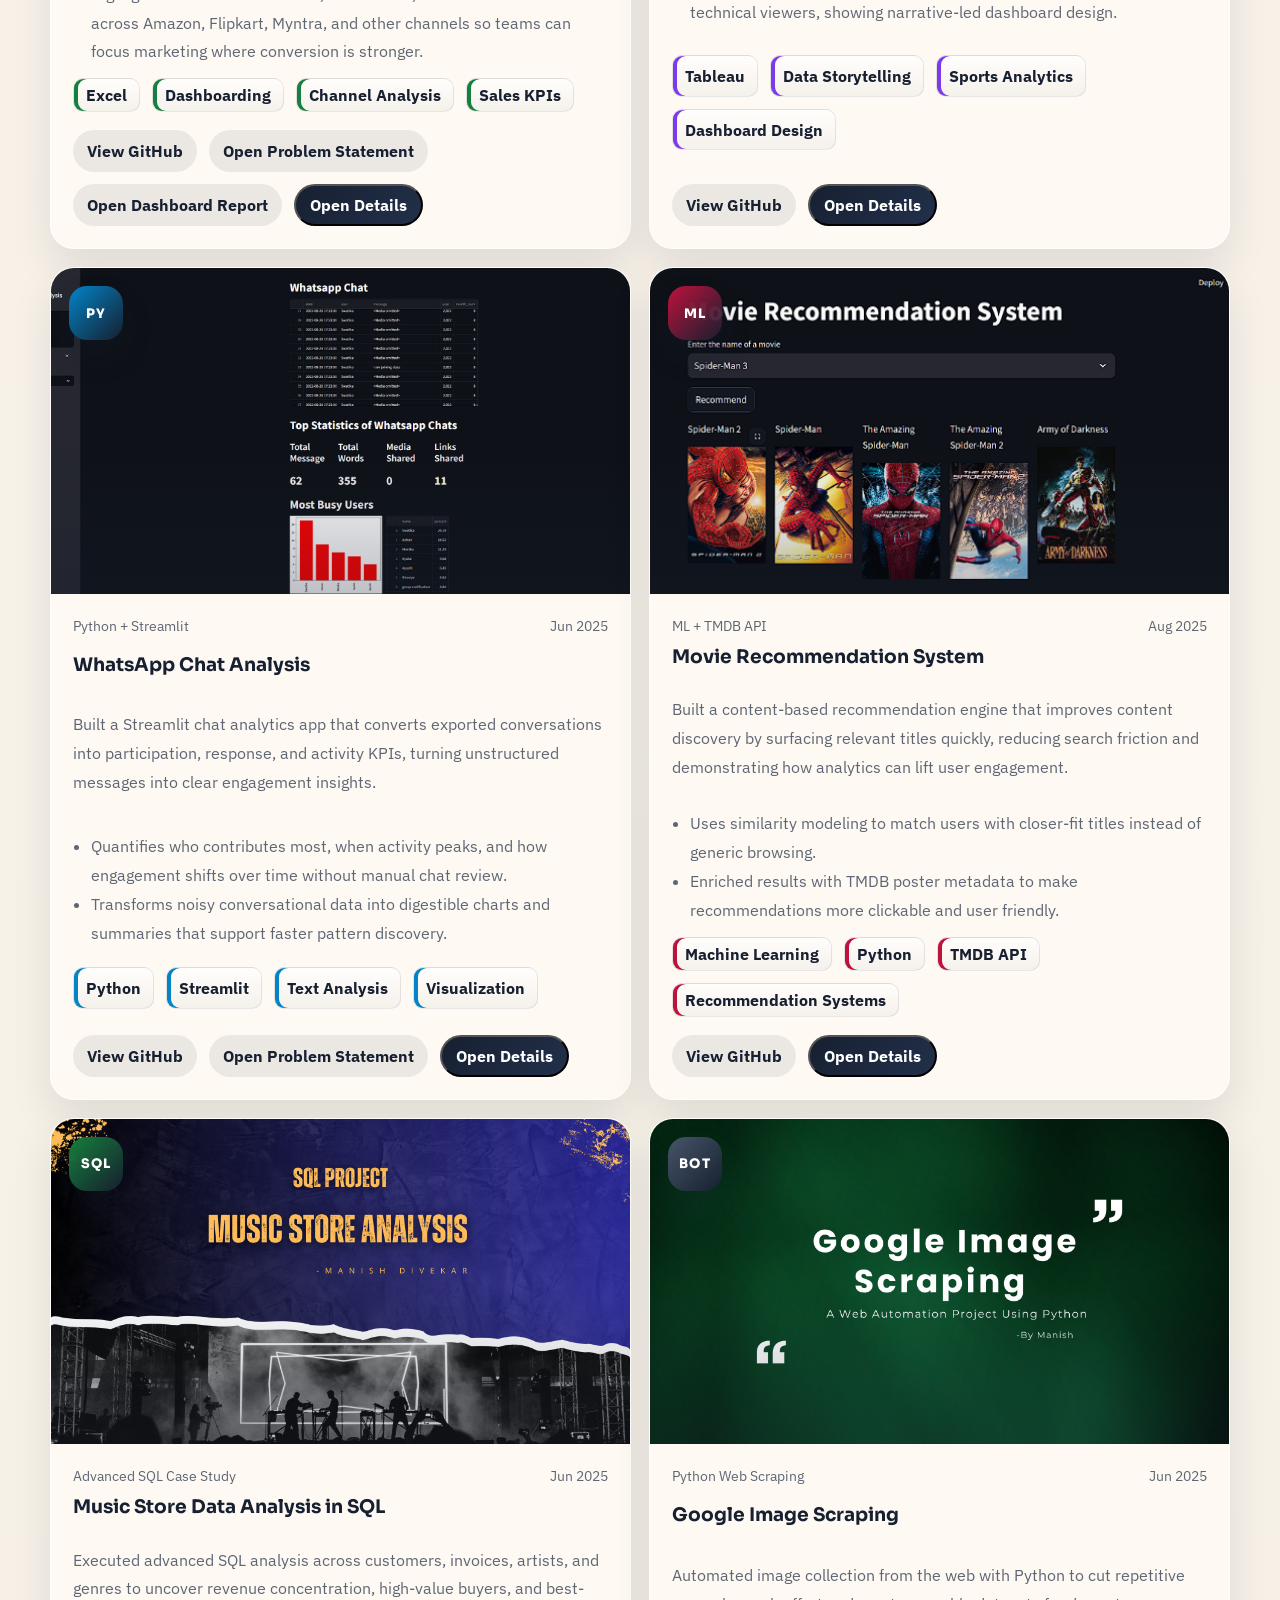
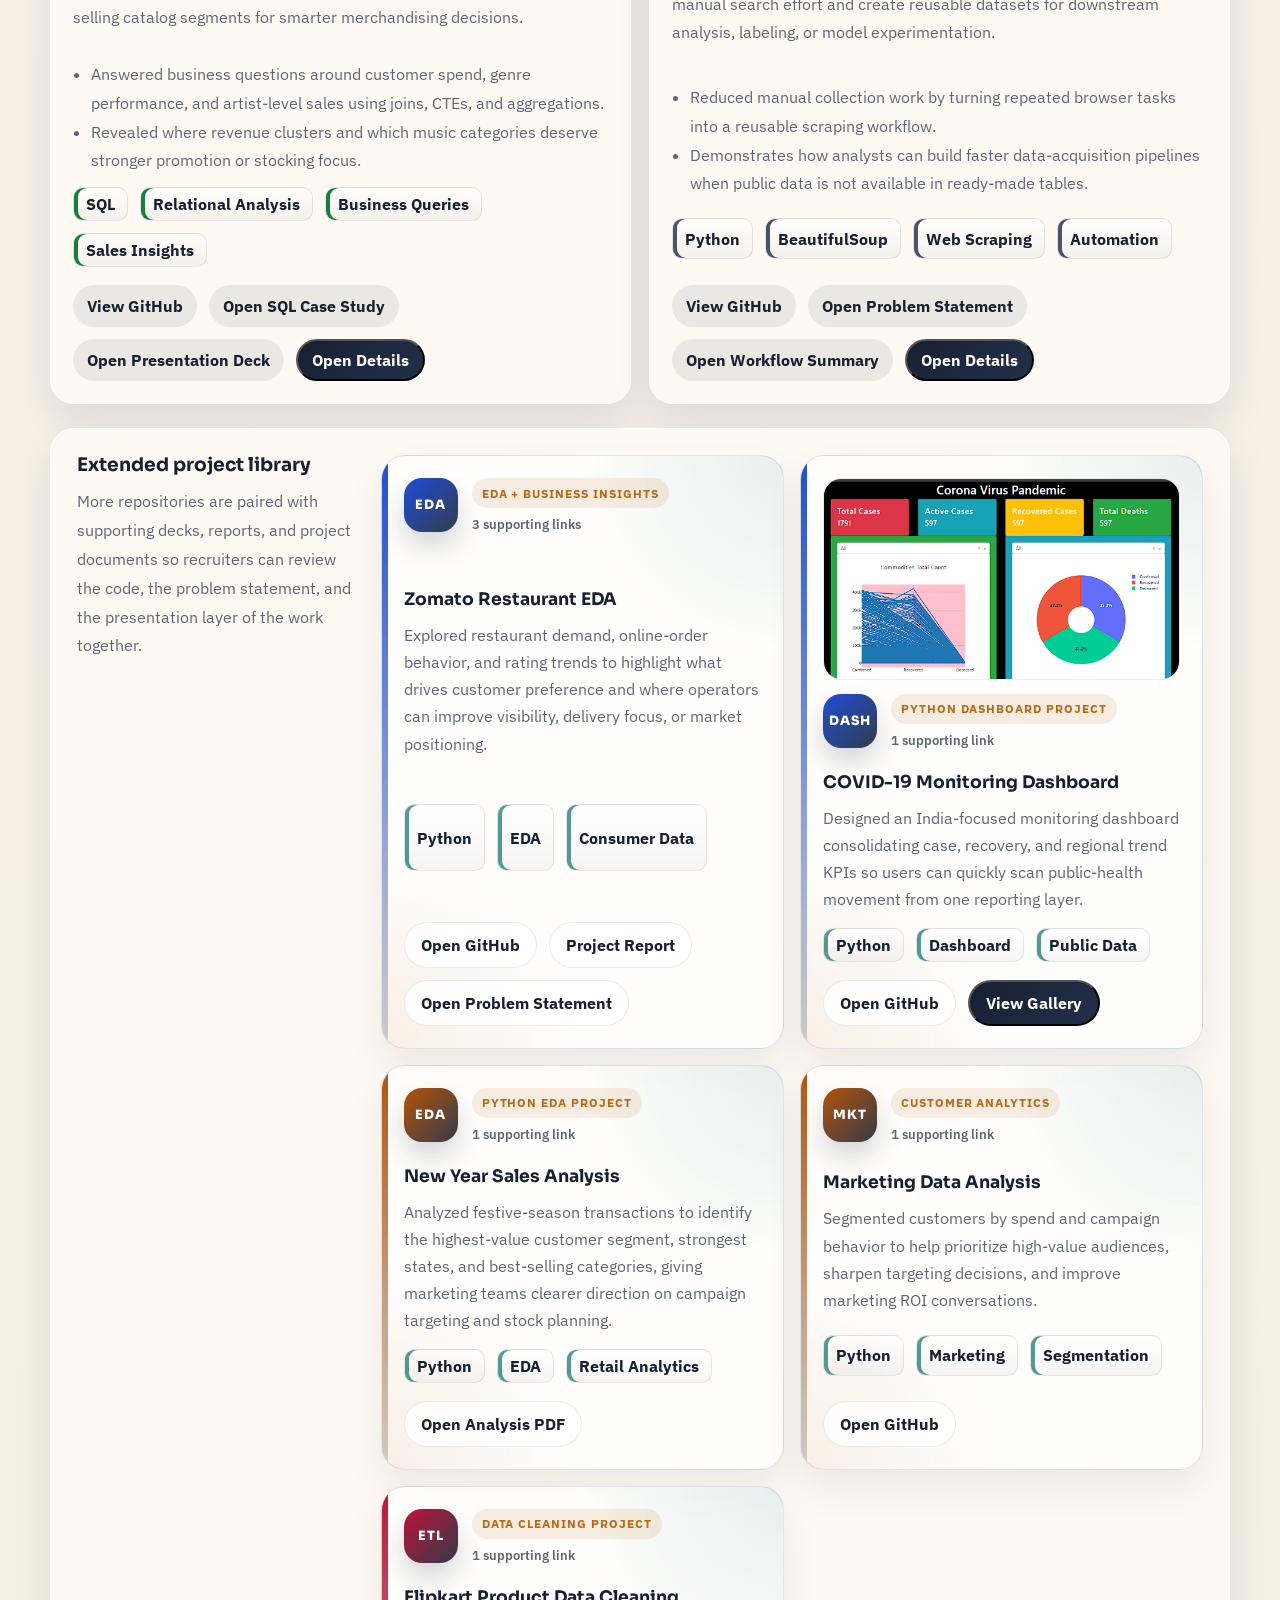
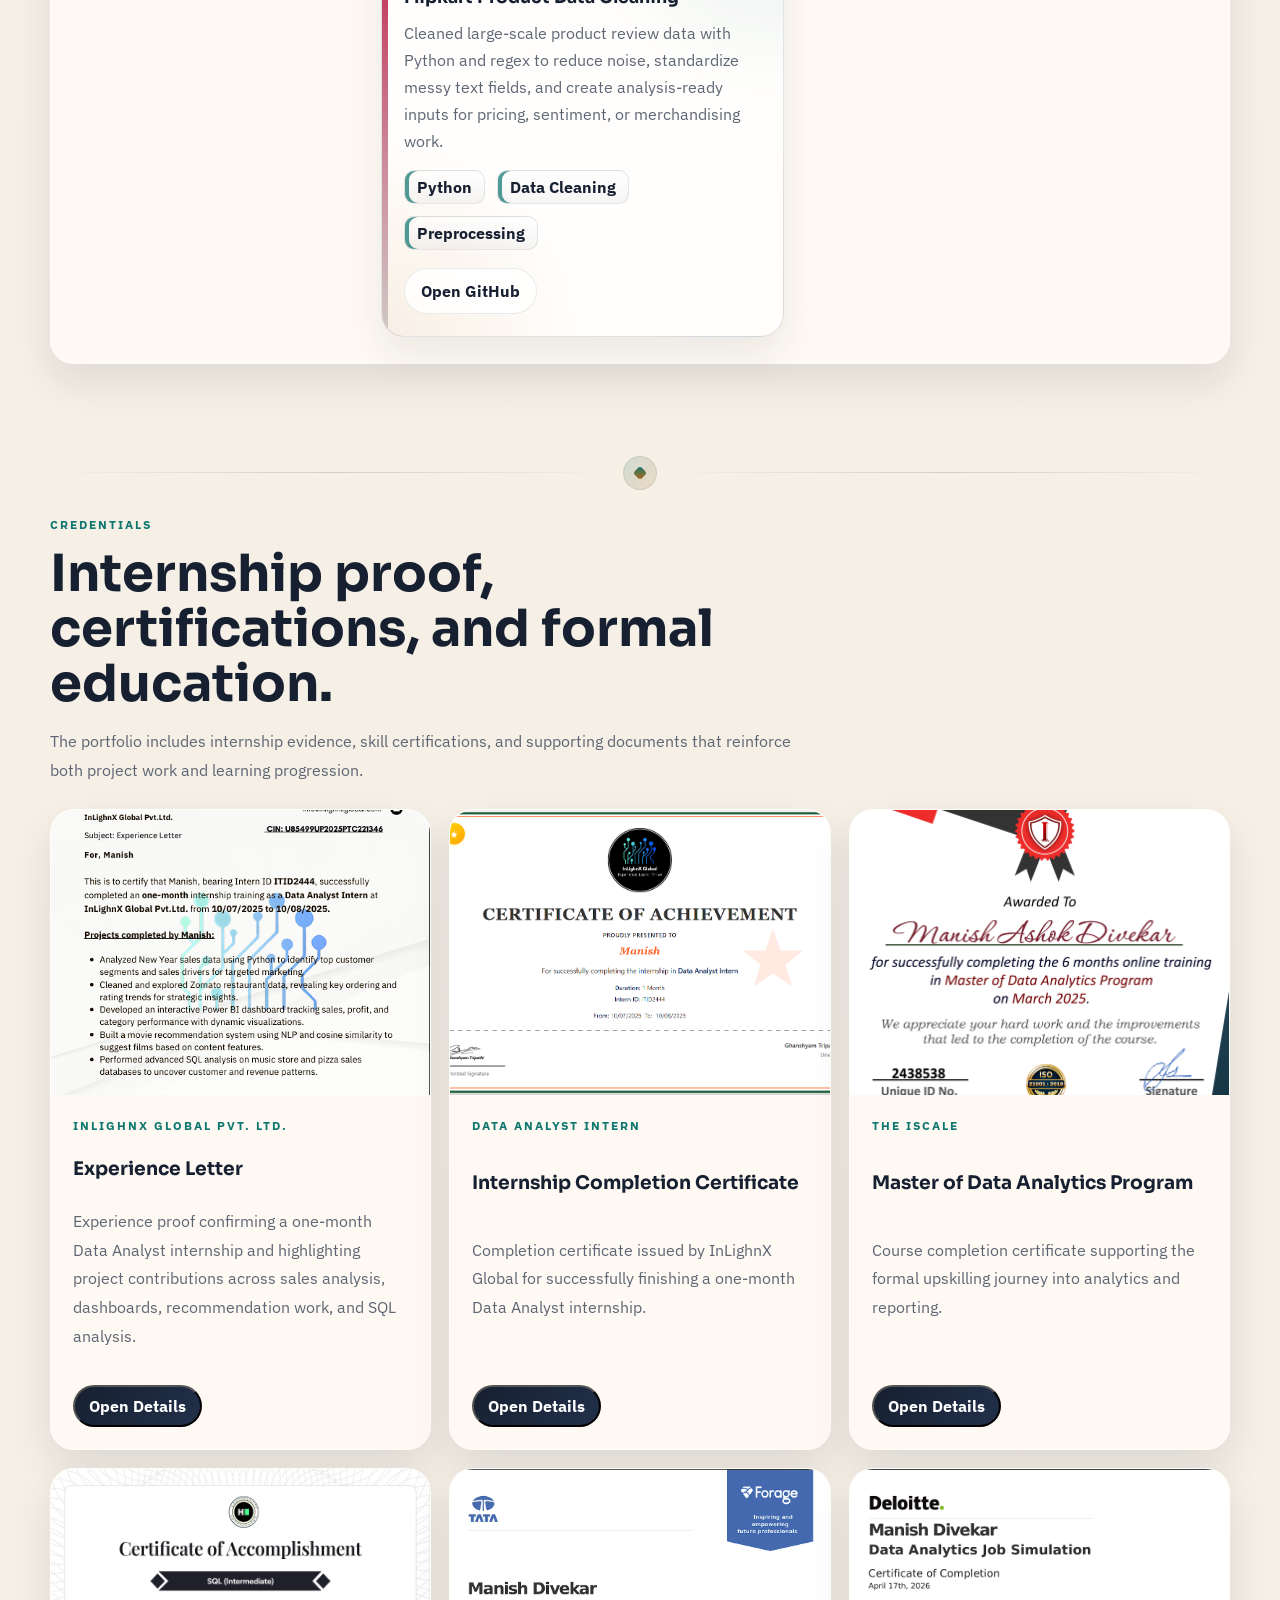
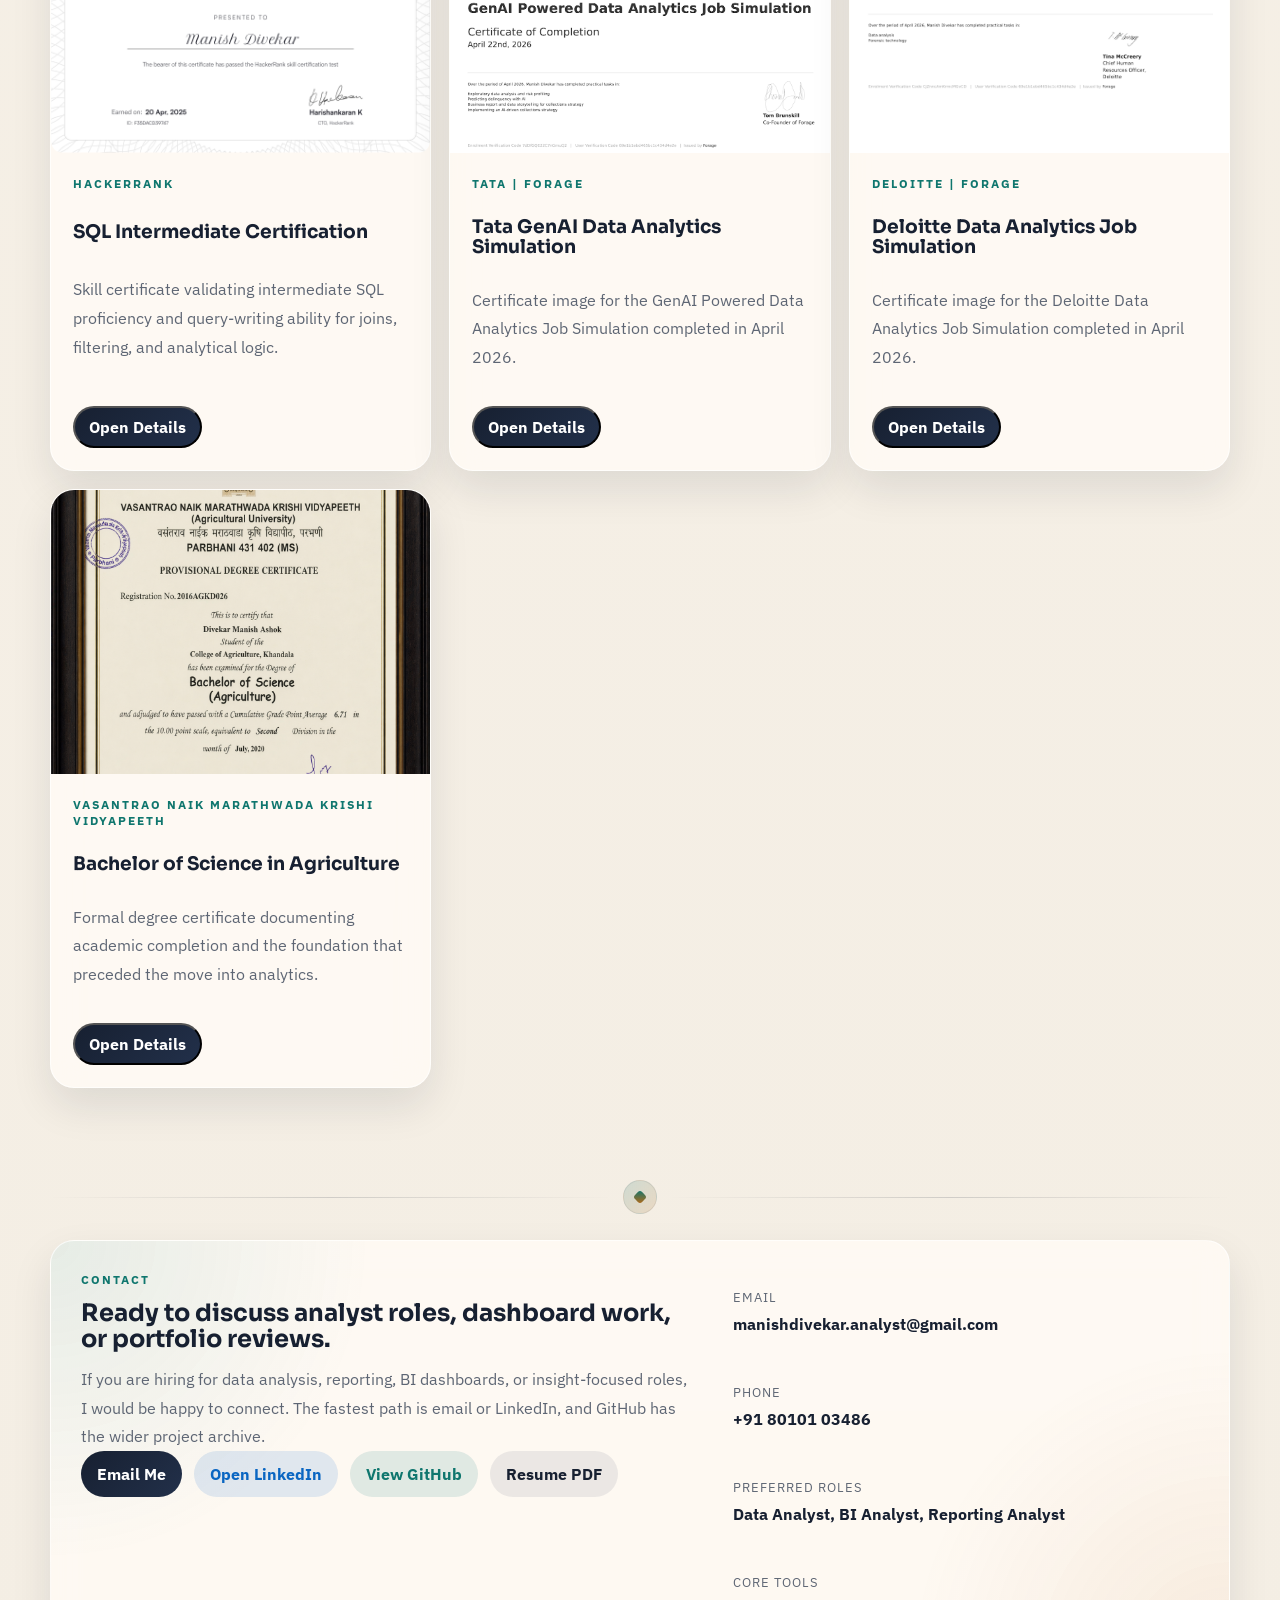
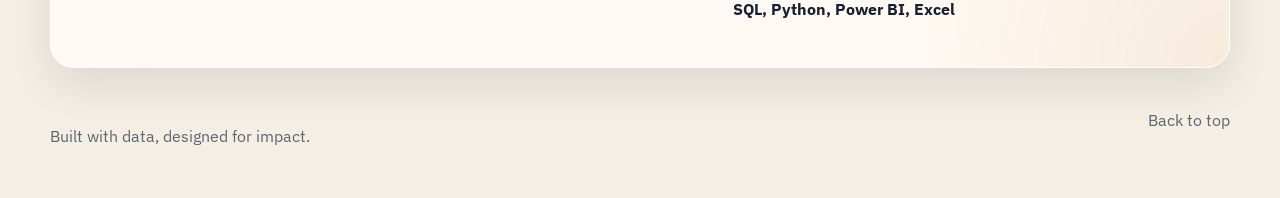
==== commit f6399feb: "Shift contact cards into hero" ====
--- a/index.html
+++ b/index.html
@@ -19,7 +19,7 @@
     href="data:image/svg+xml,%3Csvg xmlns='http://www.w3.org/2000/svg' viewBox='0 0 100 100'%3E%3Crect width='100' height='100' rx='24' fill='%23172031'/%3E%3Cpath d='M22 70V28h10l18 22 18-22h10v42H67V45L50 66 33 45v25H22Z' fill='%23f6efe2'/%3E%3C/svg%3E"
   >
   <link rel="stylesheet" href="styles.css">
-  <script defer src="script.js?v=20260711-signal-clean"></script>
+  <script defer src="script.js?v=20260711-contact-shift"></script>
 </head>
 <body>
   <div class="page-shell">
@@ -71,13 +71,17 @@
               <span class="proof-label">Open To</span>
               <strong>Data Analyst and BI roles</strong>
             </div>
+            <a class="proof-chip" href="mailto:manishdivekar.analyst@gmail.com">
+              <span class="proof-label">Email</span>
+              <strong>manishdivekar.analyst@gmail.com</strong>
+            </a>
+            <a class="proof-chip" href="tel:+918010103486">
+              <span class="proof-label">Phone</span>
+              <strong>+91 80101 03486</strong>
+            </a>
             <div class="proof-chip">
               <span class="proof-label">Portfolio</span>
               <strong>12 featured case studies</strong>
-            </div>
-            <div class="proof-chip">
-              <span class="proof-label">Core Stack</span>
-              <strong>SQL, Python, Power BI, Excel</strong>
             </div>
           </div>
 
@@ -121,19 +125,6 @@
               fetchpriority="high"
               decoding="async"
             >
-            <div class="portrait-details">
-              <div>
-                <h2>Manish Divekar</h2>
-                <p>Data Analyst with a dashboard-first, business-focused approach to storytelling with data.</p>
-              </div>
-              <div class="portrait-tags">
-                <span>SQL</span>
-                <span>Python</span>
-                <span>Excel</span>
-                <span>Power BI</span>
-                <span>Tableau</span>
-              </div>
-            </div>
           </div>
 
           <div class="signal-grid" aria-label="Quick portfolio metrics">
@@ -163,25 +154,6 @@
     </header>
 
     <main>
-      <section class="trust-bar container" aria-label="Quick contact and positioning" data-animate>
-        <a href="mailto:manishdivekar.analyst@gmail.com">
-          <span>Email</span>
-          <strong>manishdivekar.analyst@gmail.com</strong>
-        </a>
-        <a href="tel:+918010103486">
-          <span>Phone</span>
-          <strong>+91 80101 03486</strong>
-        </a>
-        <a href="#contact">
-          <span>Preferred Roles</span>
-          <strong>Data Analyst, BI Analyst</strong>
-        </a>
-        <a href="#about">
-          <span>Strengths</span>
-          <strong>SQL, Python, Power BI, Excel</strong>
-        </a>
-      </section>
-
       <section class="section container" id="about">
         <div class="section-divider" data-animate aria-hidden="true"><span></span><i></i><span></span></div>
         <div class="section-heading" data-animate>
--- a/styles.css
+++ b/styles.css
@@ -144,7 +144,7 @@
 .hero-actions,.portrait-tags,.tag-row,.project-actions,.repo-card-actions,.modal-actions { display: flex; flex-wrap: wrap; gap: 12px; }
 .hero-proof {
   display: grid;
-  grid-template-columns: repeat(3, minmax(0, 1fr));
+  grid-template-columns: repeat(4, minmax(0, 1fr));
   gap: 12px;
 }
 .button,.action-link,.action-button,.modal-actions a {
@@ -165,7 +165,10 @@
   min-width: 0;
   padding: 14px 16px;
   border-radius: var(--r-sm);
-}
+  color: inherit;
+  text-decoration: none;
+}
+.proof-chip strong { overflow-wrap: anywhere; }
 .proof-label { display: block; margin-bottom: 6px; color: var(--muted); font-size: 0.78rem; }
 .hero-video-card {
   padding: 22px 24px;
@@ -255,7 +258,7 @@
   font-size: 0.84rem;
 }
 .status-dot { width: 10px; height: 10px; border-radius: 50%; background: var(--teal); box-shadow: 0 0 0 6px rgba(15, 118, 110, 0.12); }
-.portrait-image { aspect-ratio: 3 / 3.4; width: calc(100% - 32px); margin: 18px auto 0; border-radius: 22px; object-fit: cover; box-shadow: var(--shadow); }
+.portrait-image { aspect-ratio: 3 / 3.4; width: calc(100% - 32px); margin: 18px auto 18px; border-radius: 22px; object-fit: cover; box-shadow: var(--shadow); }
 .portrait-details { display: grid; gap: 16px; padding: 22px; }
 .portrait-details h2 { margin: 0; font-family: "Sora", sans-serif; font-size: 1.5rem; }
 .portrait-details p { margin: 10px 0 0; color: var(--muted); line-height: 1.7; }
@@ -693,7 +696,6 @@
   .hero-grid { padding-top: 34px; }
   .hero-copy h1 { max-width: none; }
   .hero-proof { grid-template-columns: repeat(2, minmax(0, 1fr)); }
-  .hero-proof .proof-chip:last-child { grid-column: 1 / -1; }
   .hero-video-top { flex-direction: column; align-items: flex-start; }
   .footer { flex-direction: column; align-items: flex-start; }
 }
